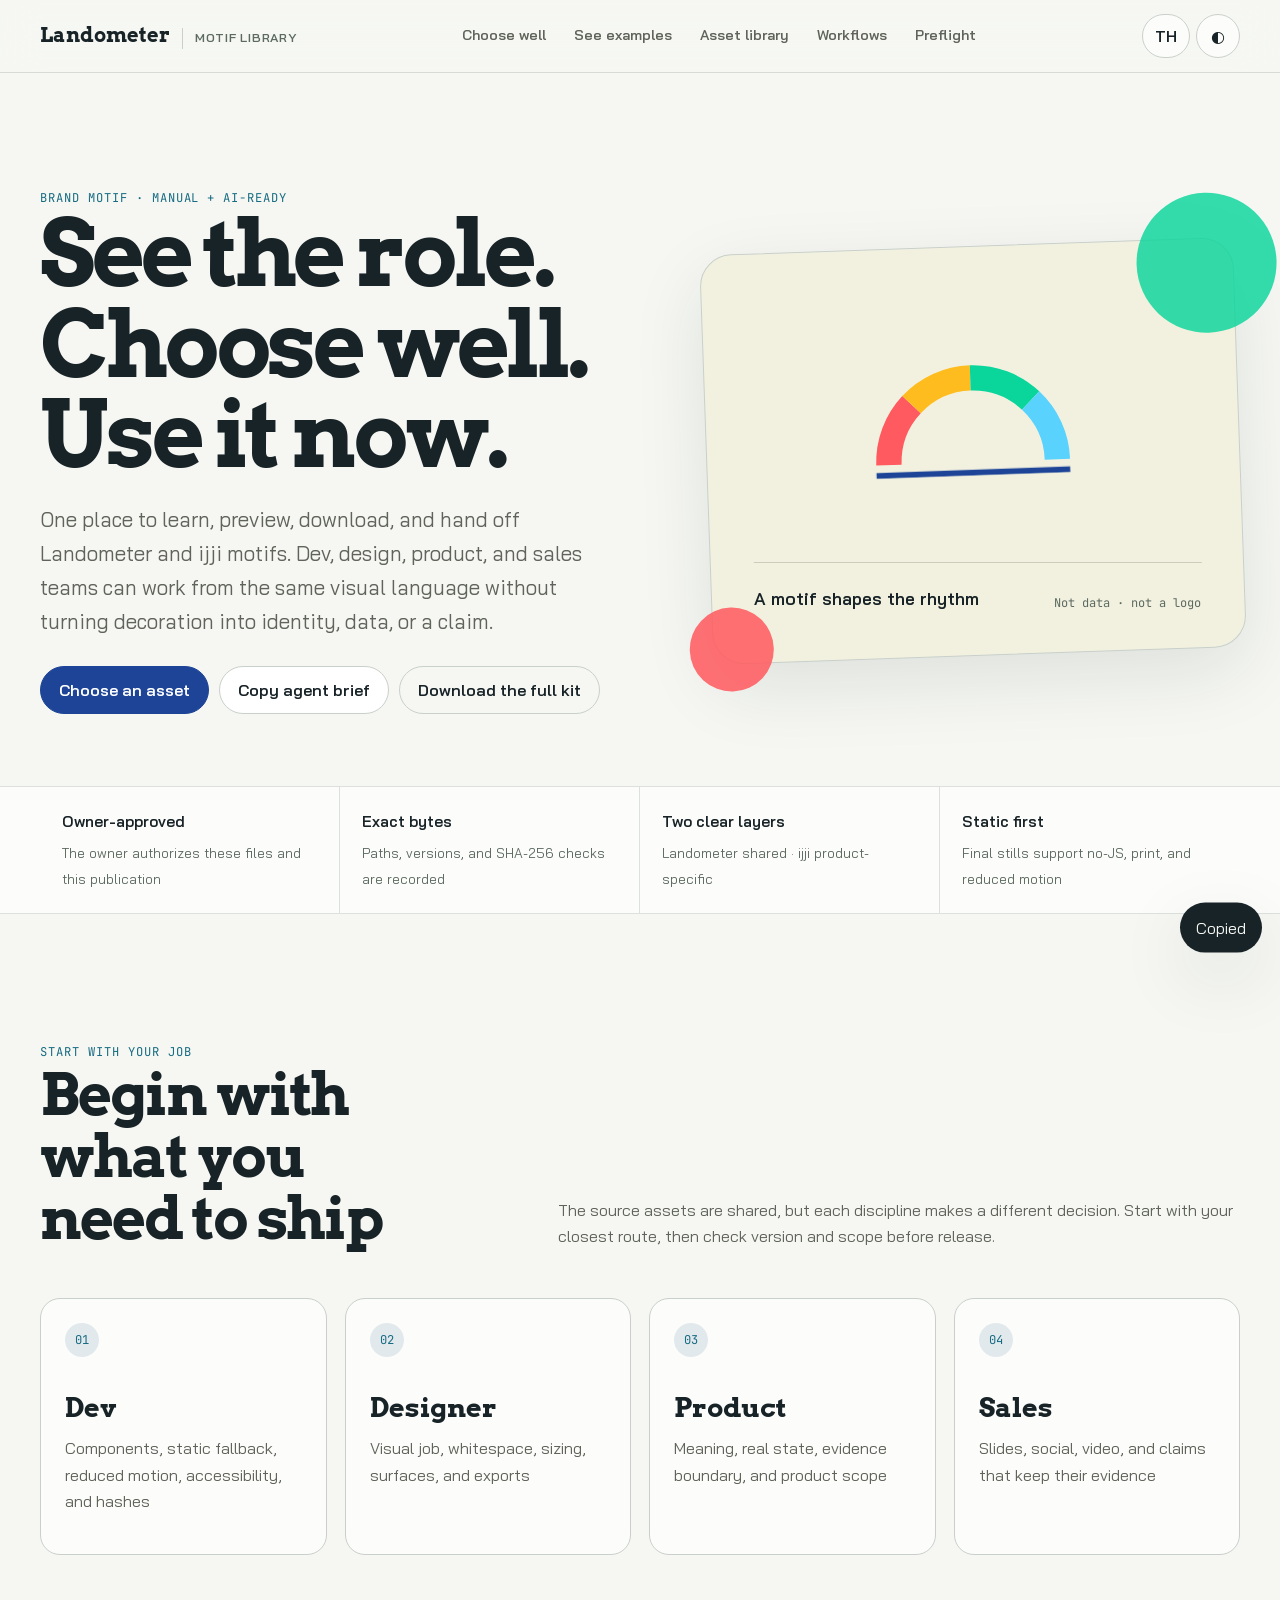
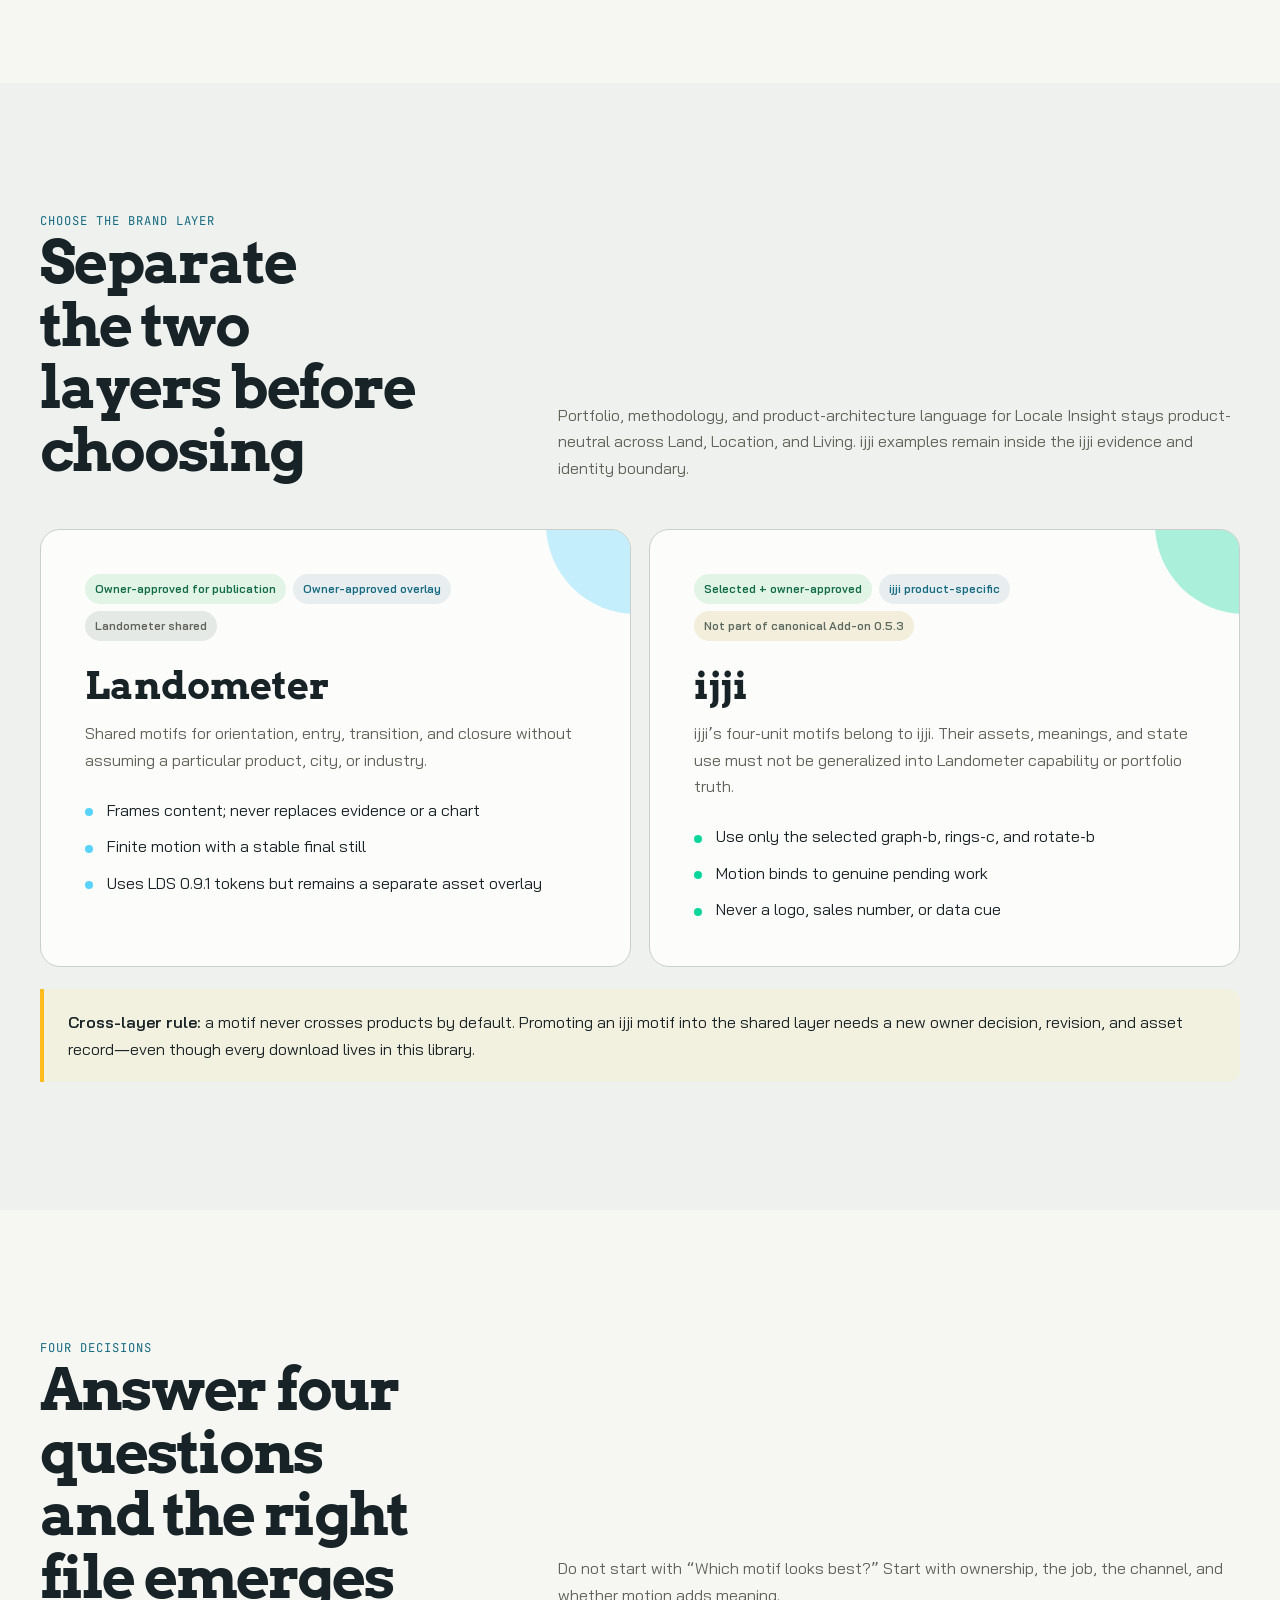
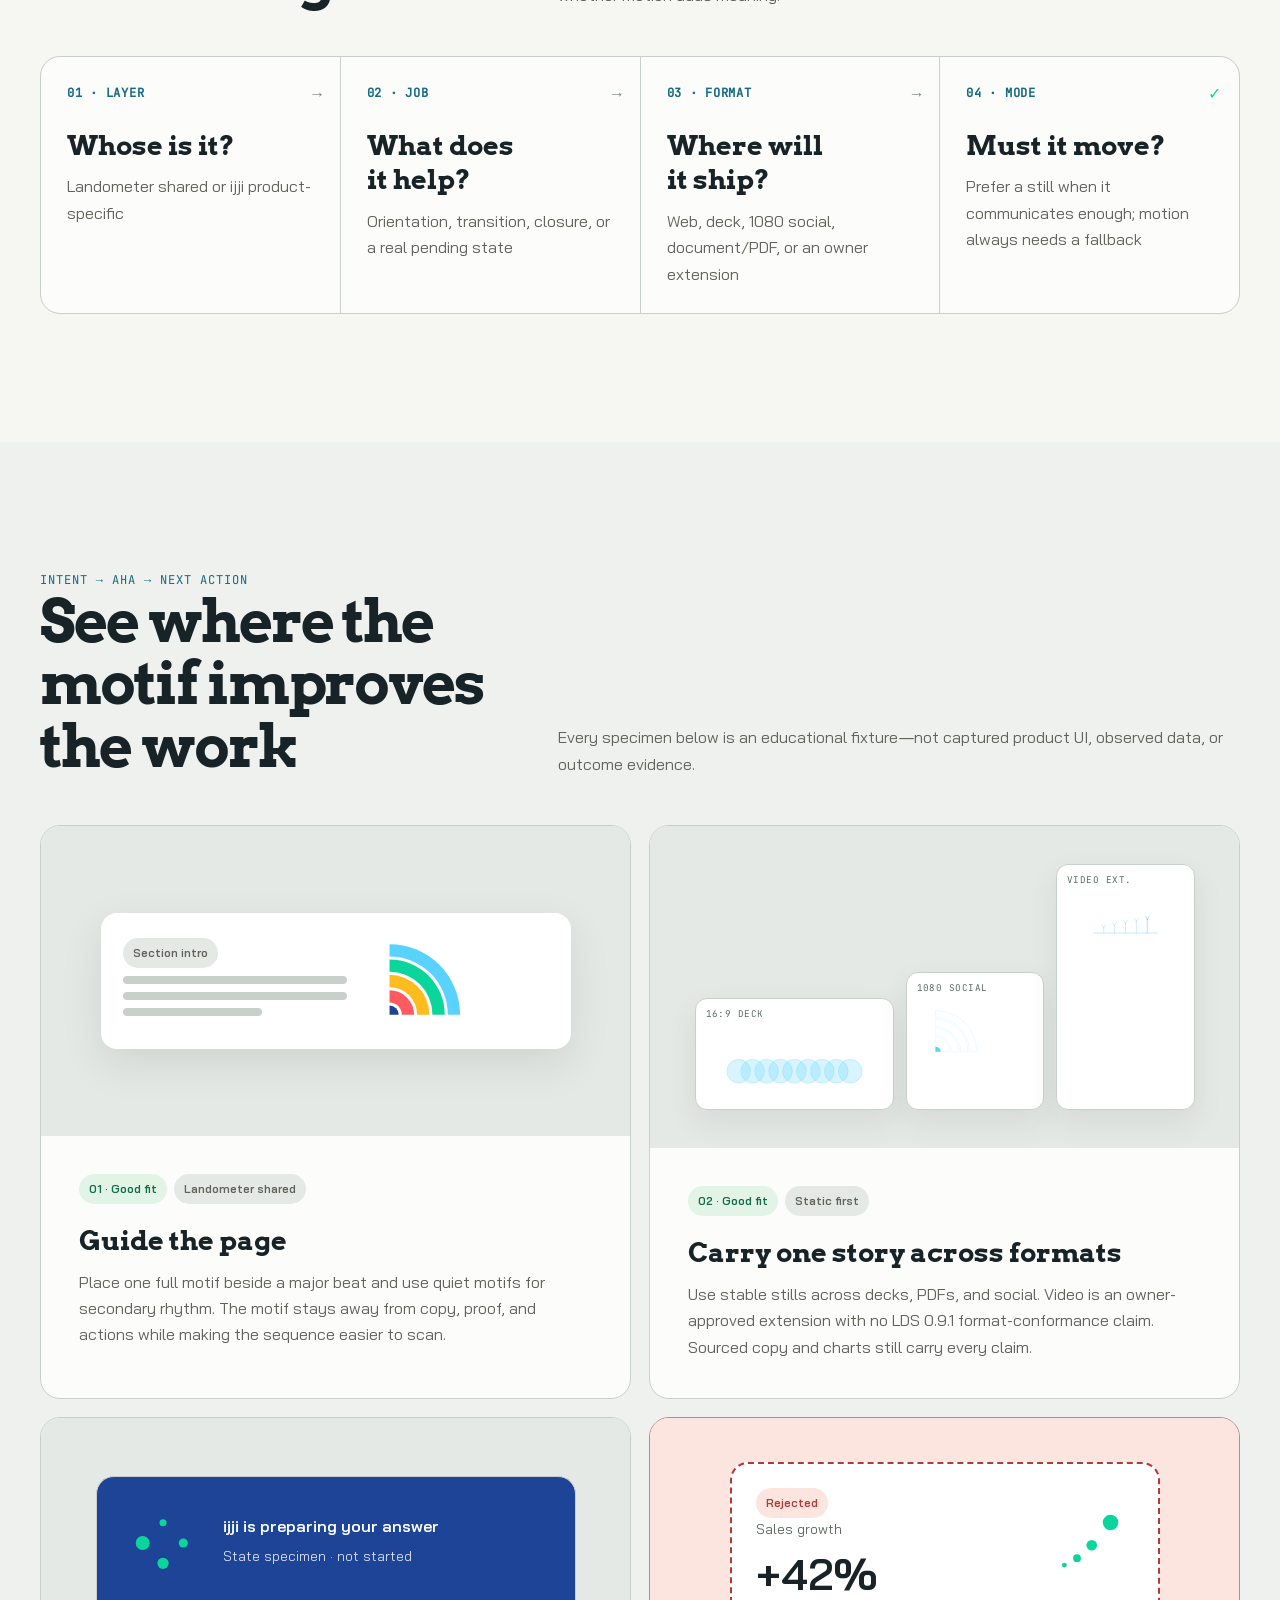
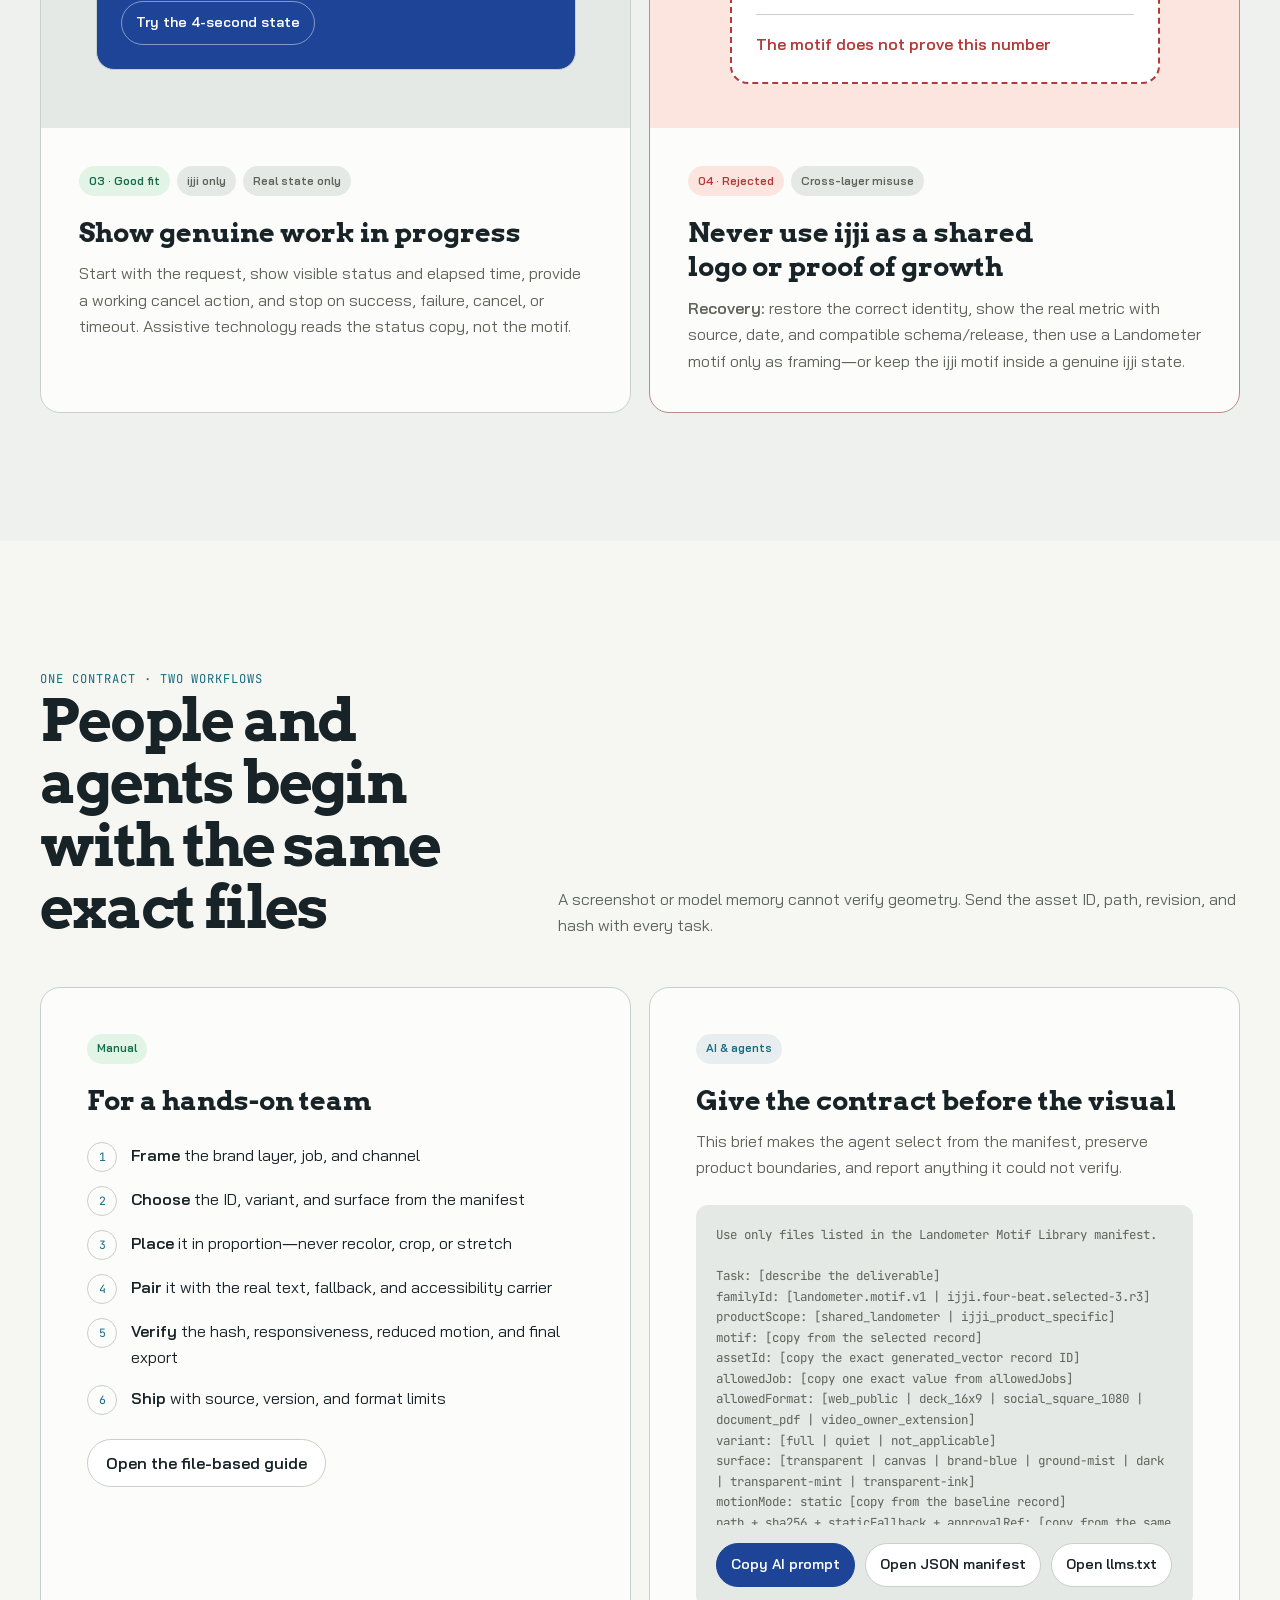
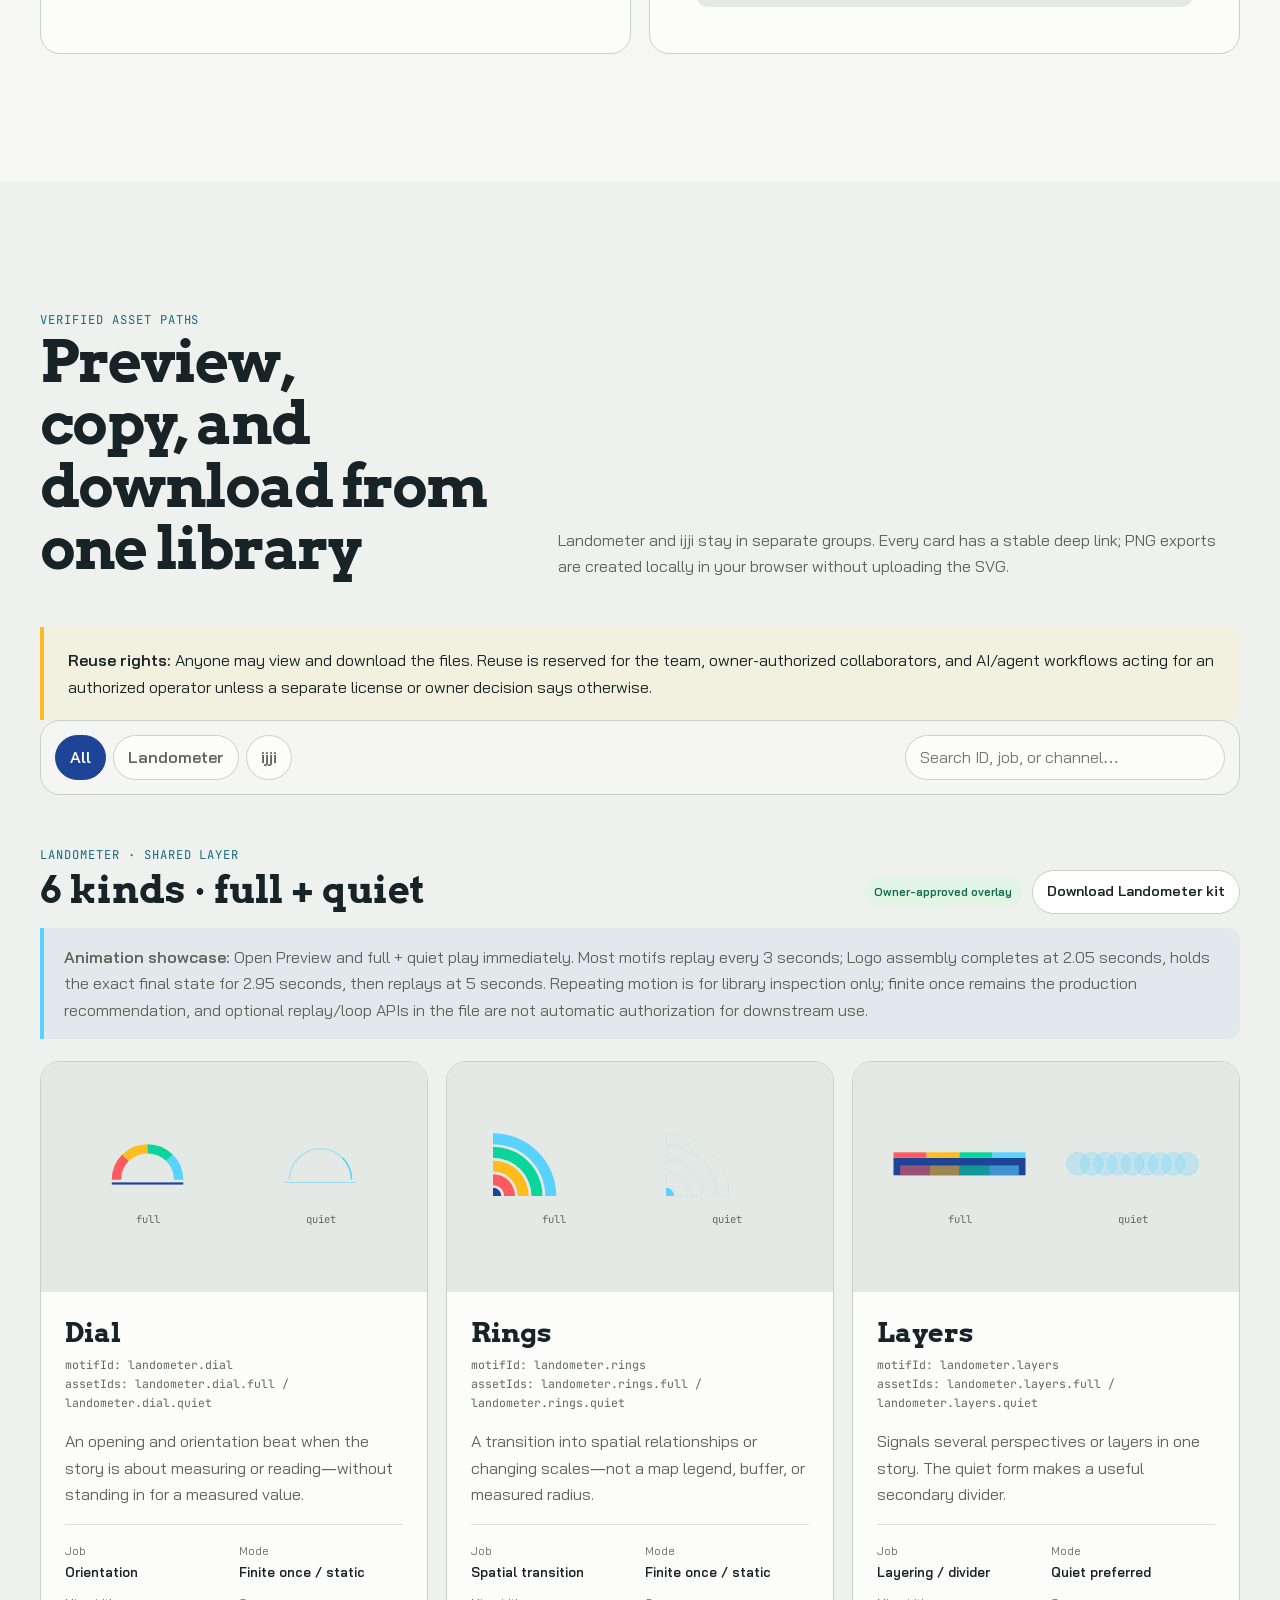
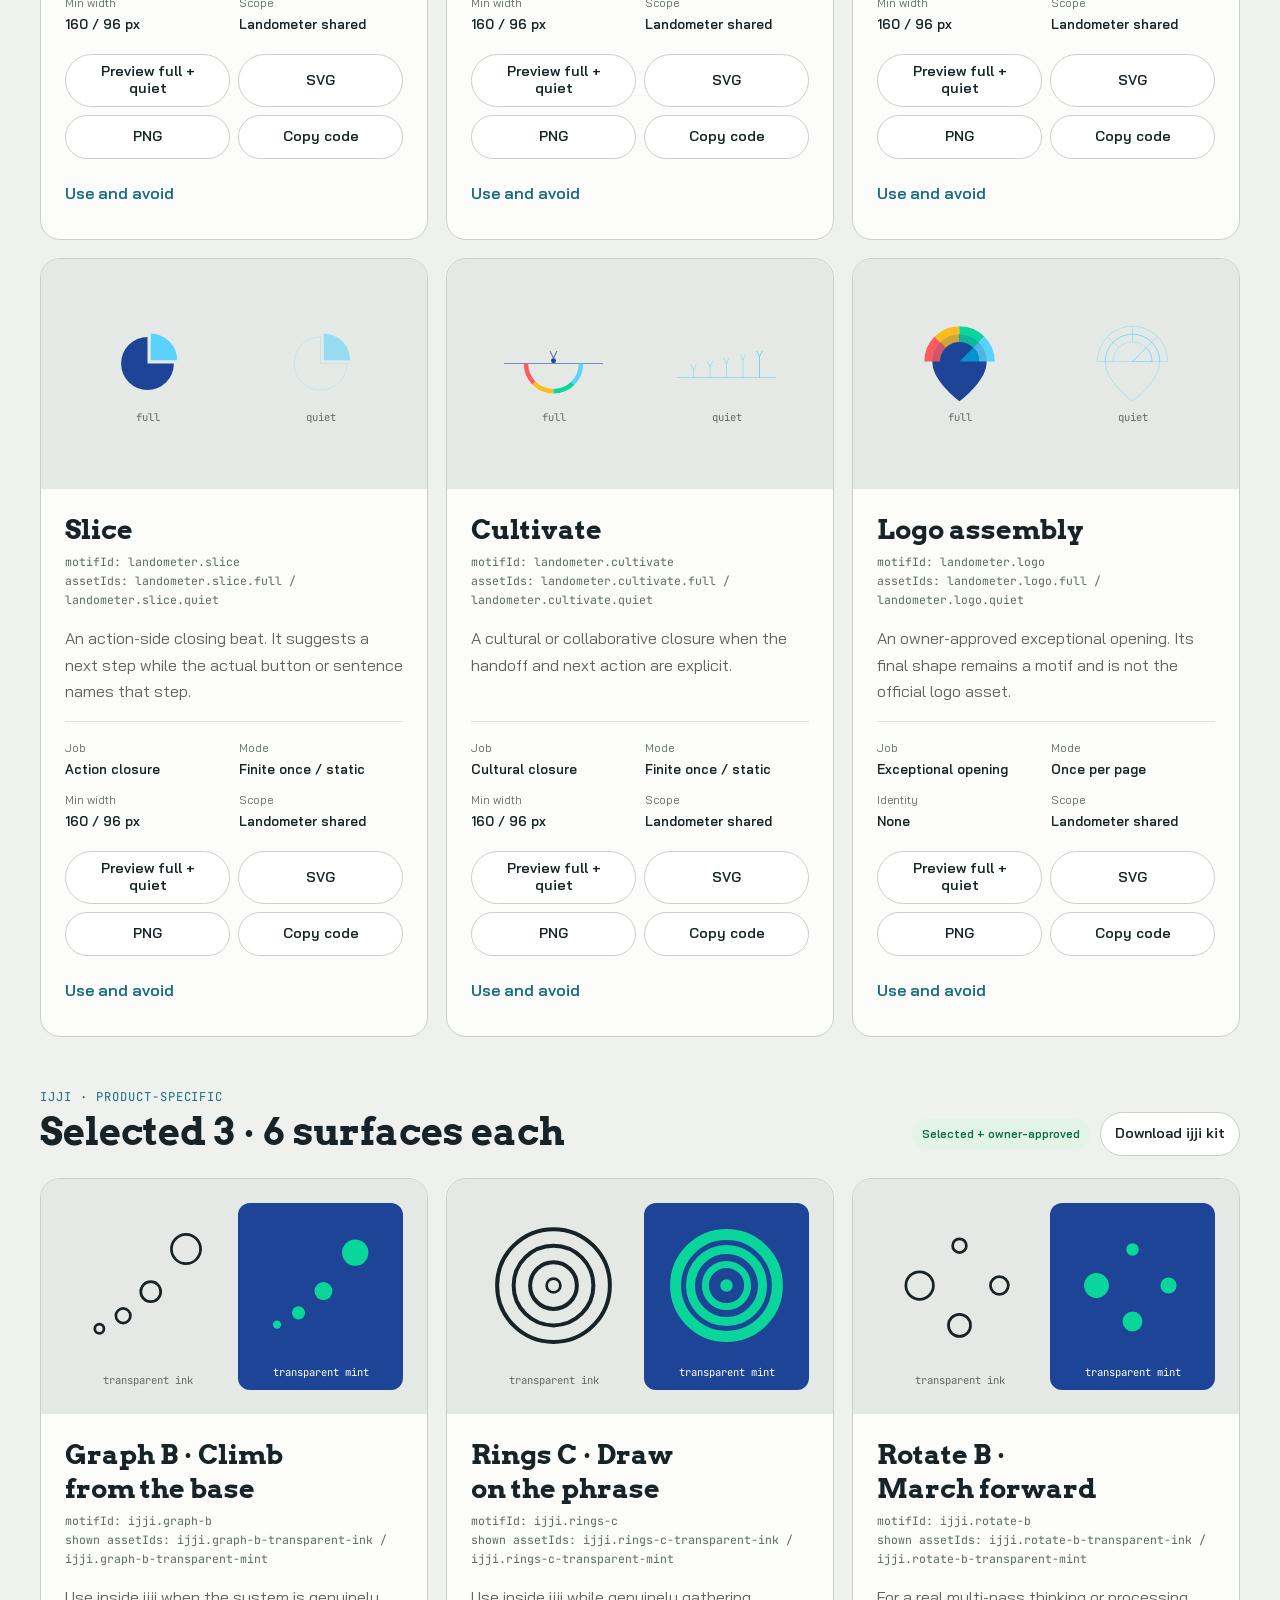
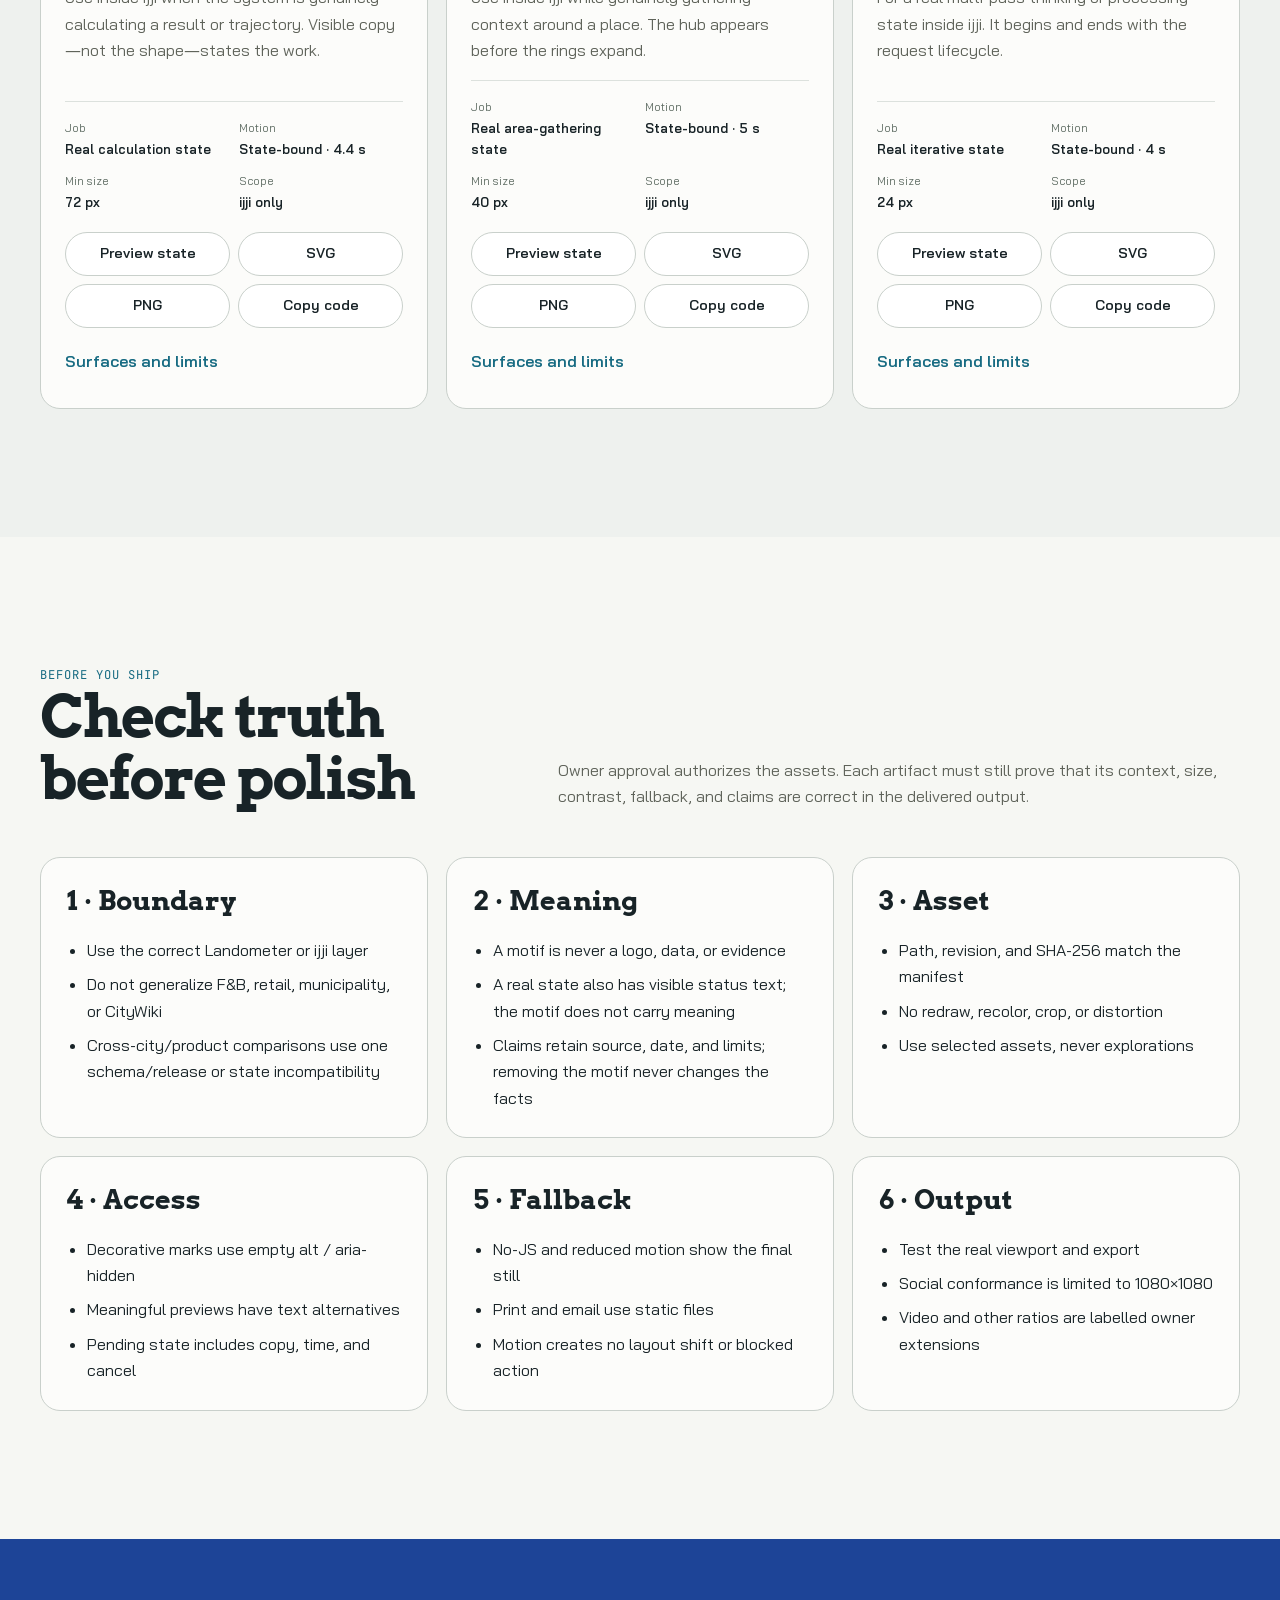
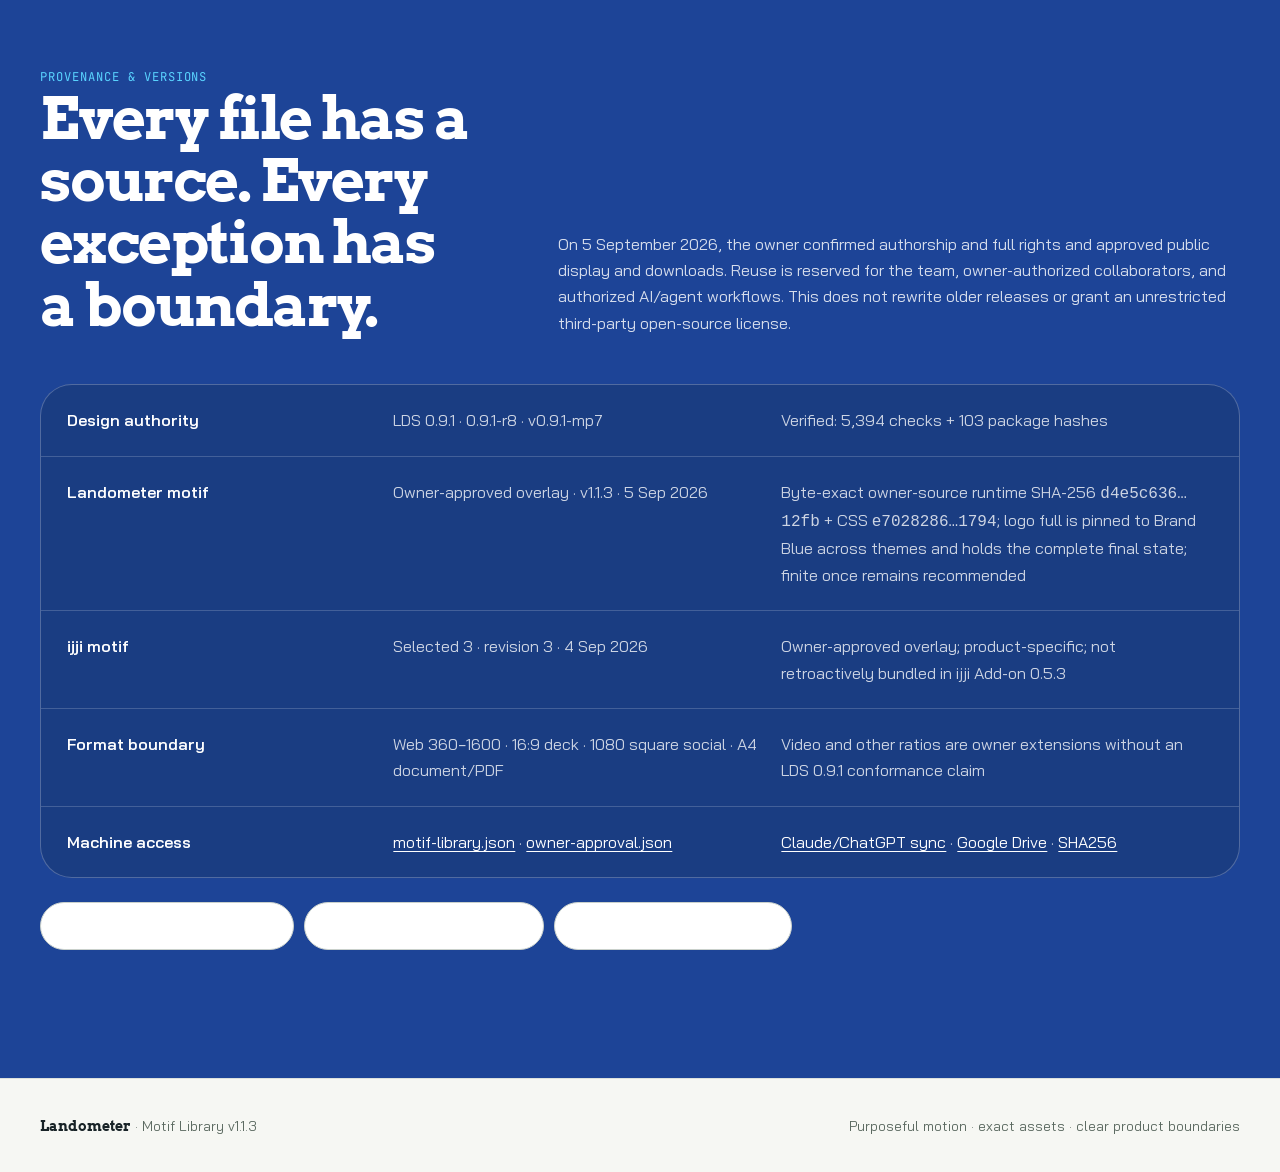
==== en/index.html @ 2ec9b11e "Fix logo motif palette across themes" ====
<!doctype html>
<html lang="en" data-theme="light">
<head>
  <meta charset="utf-8">
  <meta name="viewport" content="width=device-width, initial-scale=1, viewport-fit=cover">
  <title>Landometer Motif Library — Choose, use, and hand off brand motifs</title>
  <meta name="description" content="A practical guide and verified asset library for applying Landometer and ijji brand motifs across web, video, social, slides, and AI or agent workflows.">
  <meta name="robots" content="index,follow">
  <link rel="canonical" href="https://montri-th.github.io/motif/en/">
  <link rel="alternate" hreflang="th" href="https://montri-th.github.io/motif/">
  <link rel="alternate" hreflang="en" href="https://montri-th.github.io/motif/en/">
  <link rel="alternate" hreflang="x-default" href="https://montri-th.github.io/motif/">
  <link rel="icon" type="image/png" sizes="64x64" href="../assets/identity/landometer-favicon-64-v1.png">
  <meta property="og:type" content="website">
  <meta property="og:site_name" content="Landometer">
  <meta property="og:title" content="Landometer Motif Library">
  <meta property="og:description" content="See the role. Choose the right motif. Use a verifiable asset.">
  <meta property="og:url" content="https://montri-th.github.io/motif/en/">
  <meta property="og:image" content="https://montri-th.github.io/motif/assets/social/motif-library-1200x630.png?v=2157be06fad9">
  <meta property="og:image:width" content="1200">
  <meta property="og:image:height" content="630">
  <meta property="og:image:alt" content="Landometer Motif Library — purposeful motion, reusable assets">
  <meta name="twitter:card" content="summary_large_image">
  <meta name="twitter:title" content="Landometer Motif Library">
  <meta name="twitter:description" content="A practical asset library for Landometer and ijji motifs">
  <meta name="twitter:image" content="https://montri-th.github.io/motif/assets/social/motif-library-1200x630.png?v=2157be06fad9">
  <script>
    try {
      const savedTheme = localStorage.getItem("motif-theme");
      const dark = matchMedia("(prefers-color-scheme: dark)").matches;
      document.documentElement.dataset.theme = savedTheme || (dark ? "dark" : "light");
    } catch (_) {}
  </script>
  <link rel="stylesheet" href="../site.css?v=1.1.1">
  <link rel="stylesheet" href="../assets/landometer/landometer-motifs.css?v=1.1.3">
  <link rel="stylesheet" href="../assets/ijji/ijji-motion.css">
  <script src="../assets/landometer/landometer-motifs.js?v=1.1.3" defer></script>
  <script src="../site.js?v=1.1.3" defer></script>
  <script type="application/ld+json">
  {
    "@context": "https://schema.org",
    "@type": "CreativeWork",
    "name": "Landometer Motif Library",
    "url": "https://montri-th.github.io/motif/en/",
    "inLanguage": ["th", "en"],
    "isAccessibleForFree": true,
    "description": "A governed learning guide and asset library for Landometer shared motifs and ijji product-specific motifs.",
    "creator": { "@type": "Organization", "name": "Landometer" },
    "version": "1.1.3",
    "dateModified": "2026-09-05"
  }
  </script>
</head>
<body data-base=".." data-locale="en">
  <a class="skip-link" href="#main">Skip to main content</a>

  <header class="site-header">
    <div class="wrap header-inner">
      <a class="identity" href="#top" aria-label="Landometer Motif Library home">
        <strong>Landometer</strong>
        <span>Motif Library</span>
      </a>
      <nav class="desktop-nav" aria-label="Primary navigation">
        <a href="#choose">Choose well</a>
        <a href="#examples">See examples</a>
        <a href="#library">Asset library</a>
        <a href="#workflows">Workflows</a>
        <a href="#verify">Preflight</a>
      </nav>
      <div class="header-actions">
        <a class="language-link" href="../" lang="th" hreflang="th" aria-label="อ่านภาษาไทย">TH</a>
        <button class="icon-button" type="button" data-theme-toggle aria-label="Change color theme" title="Change color theme">◐</button>
        <details class="mobile-nav">
          <summary aria-label="Open menu">☰</summary>
          <nav class="mobile-nav-panel" aria-label="Mobile navigation">
            <a href="#choose">Choose well</a>
            <a href="#examples">See examples</a>
            <a href="#library">Asset library</a>
            <a href="#workflows">Workflows</a>
            <a href="#verify">Preflight</a>
            <a href="#source">Sources and versions</a>
          </nav>
        </details>
      </div>
    </div>
  </header>

  <noscript><div class="no-js-note"><p class="wrap">JavaScript is off: the guide and direct SVG/ZIP downloads still work. Preview, filtering, copy, and PNG-export controls are hidden because they require JavaScript.</p></div></noscript>

  <main id="main">
    <section class="hero" id="top">
      <div class="wrap hero-grid">
        <div>
          <p class="eyebrow">Brand motif · manual + AI-ready</p>
          <h1>See the role. Choose well. Use it now.</h1>
          <p class="hero-lede">One place to learn, preview, download, and hand off Landometer and ijji motifs. Dev, design, product, and sales teams can work from the same visual language without turning decoration into identity, data, or a claim.</p>
          <div class="cluster">
            <a class="button button-primary" href="#library">Choose an asset</a>
            <button class="button" type="button" data-copy-template="#agent-prompt">Copy agent brief</button>
            <a class="button button-ghost" href="../assets/downloads/motif-library-v1.zip" download>Download the full kit</a>
          </div>
        </div>
        <div class="hero-visual" aria-label="Landometer dial motif playing once">
          <div class="hero-card">
            <div class="hero-stage" data-lm-live data-kind="dial" data-static="../assets/landometer/svg/dial-full.svg">
              <img src="../assets/landometer/svg/dial-full.svg" alt="The Landometer dial motif, a four-beat measuring form">
            </div>
            <div class="hero-note">
              <strong>A motif shapes the rhythm</strong>
              <span>Not data · not a logo</span>
            </div>
          </div>
        </div>
      </div>
    </section>

    <section class="trust-strip" aria-label="Library status">
      <div class="wrap trust-grid">
        <div class="trust-item"><b>Owner-approved</b><span>The owner authorizes these files and this publication</span></div>
        <div class="trust-item"><b>Exact bytes</b><span>Paths, versions, and SHA-256 checks are recorded</span></div>
        <div class="trust-item"><b>Two clear layers</b><span>Landometer shared · ijji product-specific</span></div>
        <div class="trust-item"><b>Static first</b><span>Final stills support no-JS, print, and reduced motion</span></div>
      </div>
    </section>

    <section class="section" aria-labelledby="role-title">
      <div class="wrap">
        <div class="section-head">
          <div><p class="eyebrow">Start with your job</p><h2 id="role-title">Begin with what you need to ship</h2></div>
          <p class="subtle">The source assets are shared, but each discipline makes a different decision. Start with your closest route, then check version and scope before release.</p>
        </div>
        <div class="role-grid">
          <a class="role-card" href="#workflows"><span class="role-number">01</span><h3>Dev</h3><p class="subtle">Components, static fallback, reduced motion, accessibility, and hashes</p></a>
          <a class="role-card" href="#examples"><span class="role-number">02</span><h3>Designer</h3><p class="subtle">Visual job, whitespace, sizing, surfaces, and exports</p></a>
          <a class="role-card" href="#choose"><span class="role-number">03</span><h3>Product</h3><p class="subtle">Meaning, real state, evidence boundary, and product scope</p></a>
          <a class="role-card" href="#formats"><span class="role-number">04</span><h3>Sales</h3><p class="subtle">Slides, social, video, and claims that keep their evidence</p></a>
        </div>
      </div>
    </section>

    <section class="section section-alt" id="choose" aria-labelledby="choose-title">
      <div class="wrap">
        <div class="section-head">
          <div><p class="eyebrow">Choose the brand layer</p><h2 id="choose-title">Separate the two layers before choosing</h2></div>
          <p class="subtle">Portfolio, methodology, and product-architecture language for Locale Insight stays product-neutral across Land, Location, and Living. ijji examples remain inside the ijji evidence and identity boundary.</p>
        </div>
        <div class="lane-grid">
          <article class="lane lane-landometer">
            <div class="badge-row"><span class="badge badge-approved">Owner-approved for publication</span><span class="badge badge-overlay">Owner-approved overlay</span><span class="badge">Landometer shared</span></div>
            <h3>Landometer</h3>
            <p class="subtle">Shared motifs for orientation, entry, transition, and closure without assuming a particular product, city, or industry.</p>
            <ul class="lane-list"><li>Frames content; never replaces evidence or a chart</li><li>Finite motion with a stable final still</li><li>Uses LDS 0.9.1 tokens but remains a separate asset overlay</li></ul>
          </article>
          <article class="lane lane-ijji">
            <div class="badge-row"><span class="badge badge-approved">Selected + owner-approved</span><span class="badge badge-overlay">ijji product-specific</span><span class="badge badge-warning">Not part of canonical Add-on 0.5.3</span></div>
            <h3>ijji</h3>
            <p class="subtle">ijji’s four-unit motifs belong to ijji. Their assets, meanings, and state use must not be generalized into Landometer capability or portfolio truth.</p>
            <ul class="lane-list"><li>Use only the selected graph-b, rings-c, and rotate-b</li><li>Motion binds to genuine pending work</li><li>Never a logo, sales number, or data cue</li></ul>
          </article>
        </div>
        <div class="boundary-callout"><p><strong>Cross-layer rule:</strong> a motif never crosses products by default. Promoting an ijji motif into the shared layer needs a new owner decision, revision, and asset record—even though every download lives in this library.</p></div>
      </div>
    </section>

    <section class="section" aria-labelledby="decision-title">
      <div class="wrap">
        <div class="section-head">
          <div><p class="eyebrow">Four decisions</p><h2 id="decision-title">Answer four questions and the right file emerges</h2></div>
          <p class="subtle">Do not start with “Which motif looks best?” Start with ownership, the job, the channel, and whether motion adds meaning.</p>
        </div>
        <div class="decision-flow" aria-label="Four-step motif decision flow">
          <article class="decision-step"><b>01 · LAYER</b><h3>Whose is it?</h3><p>Landometer shared or ijji product-specific</p></article>
          <article class="decision-step"><b>02 · JOB</b><h3>What does it help?</h3><p>Orientation, transition, closure, or a real pending state</p></article>
          <article class="decision-step"><b>03 · FORMAT</b><h3>Where will it ship?</h3><p>Web, deck, 1080 social, document/PDF, or an owner extension</p></article>
          <article class="decision-step"><b>04 · MODE</b><h3>Must it move?</h3><p>Prefer a still when it communicates enough; motion always needs a fallback</p></article>
        </div>
      </div>
    </section>

    <section class="section section-alt" id="examples" aria-labelledby="examples-title">
      <div class="wrap">
        <div class="section-head">
          <div><p class="eyebrow">Intent → AHA → next action</p><h2 id="examples-title">See where the motif improves the work</h2></div>
          <p class="subtle">Every specimen below is an educational fixture—not captured product UI, observed data, or outcome evidence.</p>
        </div>
        <div class="case-grid">
          <article class="case-card">
            <div class="case-visual"><div class="mini-web"><div><span class="badge">Section intro</span><div class="fake-line"></div><div class="fake-line"></div><div class="fake-line short"></div></div><img src="../assets/landometer/svg/rings-full.svg" alt="Rings motif beside a section introduction"></div></div>
            <div class="case-copy"><div class="badge-row"><span class="badge badge-approved">01 · Good fit</span><span class="badge">Landometer shared</span></div><h3>Guide the page</h3><p class="subtle">Place one full motif beside a major beat and use quiet motifs for secondary rhythm. The motif stays away from copy, proof, and actions while making the sequence easier to scan.</p></div>
          </article>
          <article class="case-card" id="formats">
            <div class="case-visual"><div class="format-triptych" aria-label="Motifs applied in a slide, social tile, and video frame"><div class="format-frame slide" data-label="16:9 DECK"><img src="../assets/landometer/svg/layers-quiet.svg" alt="Quiet layers motif in a slide"></div><div class="format-frame social" data-label="1080 SOCIAL"><img src="../assets/landometer/svg/rings-quiet.svg" alt="Quiet rings motif in a square post"></div><div class="format-frame video" data-label="VIDEO EXT."><img src="../assets/landometer/svg/cultivate-quiet.svg" alt="Quiet cultivate motif in a video frame"></div></div></div>
            <div class="case-copy"><div class="badge-row"><span class="badge badge-approved">02 · Good fit</span><span class="badge">Static first</span></div><h3>Carry one story across formats</h3><p class="subtle">Use stable stills across decks, PDFs, and social. Video is an owner-approved extension with no LDS 0.9.1 format-conformance claim. Sourced copy and charts still carry every claim.</p></div>
          </article>
          <article class="case-card">
            <div class="case-visual"><div class="working-demo"><div class="working-row"><img src="../assets/ijji/svg/ijji-rotate-b-transparent-mint.svg" alt="ijji rotate-b motif in a pending-state example"><div><p><strong>ijji is preparing your answer</strong></p><p class="small" style="color:rgba(255,255,255,.8)">State specimen · not started</p></div></div><button class="button button-small" type="button" data-preview-brand="ijji" data-preview-id="rotate-b" data-duration="4">Try the 4-second state</button></div></div>
            <div class="case-copy"><div class="badge-row"><span class="badge badge-approved">03 · Good fit</span><span class="badge">ijji only</span><span class="badge">Real state only</span></div><h3>Show genuine work in progress</h3><p class="subtle">Start with the request, show visible status and elapsed time, provide a working cancel action, and stop on success, failure, cancel, or timeout. Assistive technology reads the status copy, not the motif.</p></div>
          </article>
          <article class="case-card case-card-rejected">
            <div class="case-visual"><div class="bad-proof"><div class="bad-proof-head"><div><span class="badge badge-rejected">Rejected</span><p class="small">Sales growth</p><strong>+42%</strong></div><img src="../assets/ijji/svg/ijji-graph-b-transparent-mint.svg" alt="Rejected example: graph-b used as sales proof"></div><p class="strike-note">The motif does not prove this number</p></div></div>
            <div class="case-copy"><div class="badge-row"><span class="badge badge-rejected">04 · Rejected</span><span class="badge">Cross-layer misuse</span></div><h3>Never use ijji as a shared logo or proof of growth</h3><p class="subtle"><strong>Recovery:</strong> restore the correct identity, show the real metric with source, date, and compatible schema/release, then use a Landometer motif only as framing—or keep the ijji motif inside a genuine ijji state.</p></div>
          </article>
        </div>
      </div>
    </section>

    <section class="section" id="workflows" aria-labelledby="workflow-title">
      <div class="wrap">
        <div class="section-head">
          <div><p class="eyebrow">One contract · two workflows</p><h2 id="workflow-title">People and agents begin with the same exact files</h2></div>
          <p class="subtle">A screenshot or model memory cannot verify geometry. Send the asset ID, path, revision, and hash with every task.</p>
        </div>
        <div class="workflow-grid">
          <article class="workflow-card"><div class="badge-row"><span class="badge badge-approved">Manual</span></div><h3>For a hands-on team</h3><ol><li><span><strong>Frame</strong> the brand layer, job, and channel</span></li><li><span><strong>Choose</strong> the ID, variant, and surface from the manifest</span></li><li><span><strong>Place</strong> it in proportion—never recolor, crop, or stretch</span></li><li><span><strong>Pair</strong> it with the real text, fallback, and accessibility carrier</span></li><li><span><strong>Verify</strong> the hash, responsiveness, reduced motion, and final export</span></li><li><span><strong>Ship</strong> with source, version, and format limits</span></li></ol><a class="button" href="../docs/usage-guide.md">Open the file-based guide</a></article>
          <article class="workflow-card"><div class="badge-row"><span class="badge badge-overlay">AI &amp; agents</span></div><h3>Give the contract before the visual</h3><p class="subtle">This brief makes the agent select from the manifest, preserve product boundaries, and report anything it could not verify.</p><div class="prompt-box"><pre id="agent-prompt">Use only files listed in the Landometer Motif Library manifest.

Task: [describe the deliverable]
familyId: [landometer.motif.v1 | ijji.four-beat.selected-3.r3]
productScope: [shared_landometer | ijji_product_specific]
motif: [copy from the selected record]
assetId: [copy the exact generated_vector record ID]
allowedJob: [copy one exact value from allowedJobs]
allowedFormat: [web_public | deck_16x9 | social_square_1080 | document_pdf | video_owner_extension]
variant: [full | quiet | not_applicable]
surface: [transparent | canvas | brand-blue | ground-mist | dark | transparent-mint | transparent-ink]
motionMode: static [copy from the baseline record]
path + sha256 + staticFallback + approvalRef: [copy from the same record]
motionExtension: [none by default | finite_once | state_bound_only]
If motionExtension is not none: allowedFormat must be web_public; copy runtimeAssetIds + runtimeAllowedJob + runtimeAllowedFormat + lifecycle from the matching-family entry in agentContract.motionExtensions, and keep the baseline path as the static fallback.

Do not redraw from screenshots or memory. Do not recolor, distort, cross brand layers, or use a motif as identity, data, evidence, or a claim.

Before delivery, report familyId + assetId + path + SHA-256 from one record, add static and reduced-motion fallbacks, inspect the real output, and list every unverified gate.</pre><div class="cluster"><button class="button button-small button-primary" type="button" data-copy-template="#agent-prompt">Copy AI prompt</button><a class="button button-small" href="../assets/motif-library.json">Open JSON manifest</a><a class="button button-small" href="../llms.txt">Open llms.txt</a></div></div></article>
        </div>
      </div>
    </section>

    <section class="section section-alt" id="library" aria-labelledby="library-title">
      <div class="wrap">
        <div class="section-head">
          <div><p class="eyebrow">Verified asset paths</p><h2 id="library-title">Preview, copy, and download from one library</h2></div>
          <p class="subtle">Landometer and ijji stay in separate groups. Every card has a stable deep link; PNG exports are created locally in your browser without uploading the SVG.</p>
        </div>
        <div class="boundary-callout"><p><strong>Reuse rights:</strong> Anyone may view and download the files. Reuse is reserved for the team, owner-authorized collaborators, and AI/agent workflows acting for an authorized operator unless a separate license or owner decision says otherwise.</p></div>
        <div class="library-tools" aria-label="Asset library filters"><div class="filter-row"><div class="filter-buttons" role="group" aria-label="Filter by brand"><button class="filter-button" type="button" data-filter="all" aria-pressed="true">All</button><button class="filter-button" type="button" data-filter="landometer" aria-pressed="false">Landometer</button><button class="filter-button" type="button" data-filter="ijji" aria-pressed="false">ijji</button></div><label class="search-wrap"><span class="visually-hidden">Search assets</span><input type="search" data-asset-search placeholder="Search ID, job, or channel…" autocomplete="off"></label></div><p class="visually-hidden" data-filter-status aria-live="polite"></p></div>

        <div class="family-head" data-family="landometer"><div><p class="eyebrow">Landometer · shared layer</p><h3>6 kinds · full + quiet</h3></div><div class="cluster"><span class="badge badge-approved">Owner-approved overlay</span><a class="button button-small" href="../assets/downloads/landometer-motifs-v1.zip" download>Download Landometer kit</a></div></div>
        <div class="showcase-callout" data-family="landometer"><p><strong>Animation showcase:</strong> Open Preview and full + quiet play immediately. Most motifs replay every 3 seconds; Logo assembly completes at 2.05 seconds, holds the exact final state for 2.95 seconds, then replays at 5 seconds. Repeating motion is for library inspection only; finite once remains the production recommendation, and optional replay/loop APIs in the file are not automatic authorization for downstream use.</p></div>
        <div class="asset-grid" data-family-grid="landometer">
          <article class="asset-card" id="landometer-dial" data-brand="landometer" data-search="dial orientation opening web video social deck measure"><div class="asset-preview"><div class="variant"><img src="../assets/landometer/svg/dial-full.svg" alt="Landometer dial full"><span>full</span></div><div class="variant"><img src="../assets/landometer/svg/dial-quiet.svg" alt="Landometer dial quiet"><span>quiet</span></div></div><div class="asset-body"><h3>Dial</h3><p class="asset-id">motifId: landometer.dial<br>assetIds: landometer.dial.full / landometer.dial.quiet</p><p class="asset-summary">An opening and orientation beat when the story is about measuring or reading—without standing in for a measured value.</p><dl class="asset-meta"><div><dt>Job</dt><dd>Orientation</dd></div><div><dt>Mode</dt><dd>Finite once / static</dd></div><div><dt>Min width</dt><dd>160 / 96 px</dd></div><div><dt>Scope</dt><dd>Landometer shared</dd></div></dl><div class="asset-actions"><button class="button button-small" type="button" data-preview-brand="landometer" data-preview-id="dial">Preview full + quiet</button><a class="button button-small" href="../assets/landometer/svg/dial-full.svg" download>SVG</a><button class="button button-small" type="button" data-download-png data-svg-url="../assets/landometer/svg/dial-full.svg" data-filename="landometer-dial-full.png" data-width="1200" data-height="600">PNG</button><button class="button button-small" type="button" data-copy-code data-brand="landometer" data-id="dial">Copy code</button></div><details class="asset-more"><summary>Use and avoid</summary><div class="detail-box"><p>Keep it beside content and away from copy, actions, photos, and evidence. Use quiet for a supporting beat.</p><a href="../assets/landometer/svg/dial-quiet.svg" download>Download quiet SVG</a></div></details></div></article>
          <article class="asset-card" id="landometer-rings" data-brand="landometer" data-search="rings spatial transition location web map ring"><div class="asset-preview"><div class="variant"><img src="../assets/landometer/svg/rings-full.svg" alt="Landometer rings full"><span>full</span></div><div class="variant"><img src="../assets/landometer/svg/rings-quiet.svg" alt="Landometer rings quiet"><span>quiet</span></div></div><div class="asset-body"><h3>Rings</h3><p class="asset-id">motifId: landometer.rings<br>assetIds: landometer.rings.full / landometer.rings.quiet</p><p class="asset-summary">A transition into spatial relationships or changing scales—not a map legend, buffer, or measured radius.</p><dl class="asset-meta"><div><dt>Job</dt><dd>Spatial transition</dd></div><div><dt>Mode</dt><dd>Finite once / static</dd></div><div><dt>Min width</dt><dd>160 / 96 px</dd></div><div><dt>Scope</dt><dd>Landometer shared</dd></div></dl><div class="asset-actions"><button class="button button-small" type="button" data-preview-brand="landometer" data-preview-id="rings">Preview full + quiet</button><a class="button button-small" href="../assets/landometer/svg/rings-full.svg" download>SVG</a><button class="button button-small" type="button" data-download-png data-svg-url="../assets/landometer/svg/rings-full.svg" data-filename="landometer-rings-full.png" data-width="1200" data-height="600">PNG</button><button class="button button-small" type="button" data-copy-code data-brand="landometer" data-id="rings">Copy code</button></div><details class="asset-more"><summary>Use and avoid</summary><div class="detail-box"><p>Use for section orientation. Never imply actual catchment, distance, coverage, or map evidence.</p><a href="../assets/landometer/svg/rings-quiet.svg" download>Download quiet SVG</a></div></details></div></article>
          <article class="asset-card" id="landometer-layers" data-brand="landometer" data-search="layers multi layer divider section quiet web slide"><div class="asset-preview"><div class="variant"><img src="../assets/landometer/svg/layers-full.svg" alt="Landometer layers full"><span>full</span></div><div class="variant"><img src="../assets/landometer/svg/layers-quiet.svg" alt="Landometer layers quiet"><span>quiet</span></div></div><div class="asset-body"><h3>Layers</h3><p class="asset-id">motifId: landometer.layers<br>assetIds: landometer.layers.full / landometer.layers.quiet</p><p class="asset-summary">Signals several perspectives or layers in one story. The quiet form makes a useful secondary divider.</p><dl class="asset-meta"><div><dt>Job</dt><dd>Layering / divider</dd></div><div><dt>Mode</dt><dd>Quiet preferred</dd></div><div><dt>Min width</dt><dd>160 / 96 px</dd></div><div><dt>Scope</dt><dd>Landometer shared</dd></div></dl><div class="asset-actions"><button class="button button-small" type="button" data-preview-brand="landometer" data-preview-id="layers">Preview full + quiet</button><a class="button button-small" href="../assets/landometer/svg/layers-full.svg" download>SVG</a><button class="button button-small" type="button" data-download-png data-svg-url="../assets/landometer/svg/layers-quiet.svg" data-filename="landometer-layers-quiet.png" data-width="1200" data-height="600">PNG</button><button class="button button-small" type="button" data-copy-code data-brand="landometer" data-id="layers" data-quiet="true">Copy code</button></div><details class="asset-more"><summary>Use and avoid</summary><div class="detail-box"><p>“Layers” is an editorial cue, not a count of available datasets or a data-quality tier.</p><a href="../assets/landometer/svg/layers-quiet.svg" download>Download quiet SVG</a></div></details></div></article>
          <article class="asset-card" id="landometer-slice" data-brand="landometer" data-search="slice action next priority closure pie progress"><div class="asset-preview"><div class="variant"><img src="../assets/landometer/svg/slice-full.svg" alt="Landometer slice full"><span>full</span></div><div class="variant"><img src="../assets/landometer/svg/slice-quiet.svg" alt="Landometer slice quiet"><span>quiet</span></div></div><div class="asset-body"><h3>Slice</h3><p class="asset-id">motifId: landometer.slice<br>assetIds: landometer.slice.full / landometer.slice.quiet</p><p class="asset-summary">An action-side closing beat. It suggests a next step while the actual button or sentence names that step.</p><dl class="asset-meta"><div><dt>Job</dt><dd>Action closure</dd></div><div><dt>Mode</dt><dd>Finite once / static</dd></div><div><dt>Min width</dt><dd>160 / 96 px</dd></div><div><dt>Scope</dt><dd>Landometer shared</dd></div></dl><div class="asset-actions"><button class="button button-small" type="button" data-preview-brand="landometer" data-preview-id="slice">Preview full + quiet</button><a class="button button-small" href="../assets/landometer/svg/slice-full.svg" download>SVG</a><button class="button button-small" type="button" data-download-png data-svg-url="../assets/landometer/svg/slice-full.svg" data-filename="landometer-slice-full.png" data-width="1200" data-height="600">PNG</button><button class="button button-small" type="button" data-copy-code data-brand="landometer" data-id="slice">Copy code</button></div><details class="asset-more"><summary>Use and avoid</summary><div class="detail-box"><p>Never treat it as a pie chart, progress ring, or percentage without real data. It does not replace a CTA.</p><a href="../assets/landometer/svg/slice-quiet.svg" download>Download quiet SVG</a></div></details></div></article>
          <article class="asset-card" id="landometer-cultivate" data-brand="landometer" data-search="cultivate culture closure community growth sprout"><div class="asset-preview"><div class="variant"><img src="../assets/landometer/svg/cultivate-full.svg" alt="Landometer cultivate full"><span>full</span></div><div class="variant"><img src="../assets/landometer/svg/cultivate-quiet.svg" alt="Landometer cultivate quiet"><span>quiet</span></div></div><div class="asset-body"><h3>Cultivate</h3><p class="asset-id">motifId: landometer.cultivate<br>assetIds: landometer.cultivate.full / landometer.cultivate.quiet</p><p class="asset-summary">A cultural or collaborative closure when the handoff and next action are explicit.</p><dl class="asset-meta"><div><dt>Job</dt><dd>Cultural closure</dd></div><div><dt>Mode</dt><dd>Finite once / static</dd></div><div><dt>Min width</dt><dd>160 / 96 px</dd></div><div><dt>Scope</dt><dd>Landometer shared</dd></div></dl><div class="asset-actions"><button class="button button-small" type="button" data-preview-brand="landometer" data-preview-id="cultivate">Preview full + quiet</button><a class="button button-small" href="../assets/landometer/svg/cultivate-full.svg" download>SVG</a><button class="button button-small" type="button" data-download-png data-svg-url="../assets/landometer/svg/cultivate-full.svg" data-filename="landometer-cultivate-full.png" data-width="1200" data-height="600">PNG</button><button class="button button-small" type="button" data-copy-code data-brand="landometer" data-id="cultivate">Copy code</button></div><details class="asset-more"><summary>Use and avoid</summary><div class="detail-box"><p>This is a metaphor for collective action, not evidence that a KPI, revenue line, or place has grown.</p><a href="../assets/landometer/svg/cultivate-quiet.svg" download>Download quiet SVG</a></div></details></div></article>
          <article class="asset-card" id="landometer-logo-assembly" data-brand="landometer" data-search="logo assembly exception one time identity mark"><div class="asset-preview"><div class="variant"><img src="../assets/landometer/svg/logo-full.svg?v=1.1.3" alt="Landometer logo-assembly motif full"><span>full</span></div><div class="variant"><img src="../assets/landometer/svg/logo-quiet.svg" alt="Landometer logo-assembly motif quiet"><span>quiet</span></div></div><div class="asset-body"><h3>Logo assembly</h3><p class="asset-id">motifId: landometer.logo<br>assetIds: landometer.logo.full / landometer.logo.quiet</p><p class="asset-summary">An owner-approved exceptional opening. Its final shape remains a motif and is not the official logo asset.</p><dl class="asset-meta"><div><dt>Job</dt><dd>Exceptional opening</dd></div><div><dt>Mode</dt><dd>Once per page</dd></div><div><dt>Identity</dt><dd>None</dd></div><div><dt>Scope</dt><dd>Landometer shared</dd></div></dl><div class="asset-actions"><button class="button button-small" type="button" data-preview-brand="landometer" data-preview-id="logo">Preview full + quiet</button><a class="button button-small" href="../assets/landometer/svg/logo-full.svg?v=1.1.3" download>SVG</a><button class="button button-small" type="button" data-download-png data-svg-url="../assets/landometer/svg/logo-full.svg?v=1.1.3" data-filename="landometer-logo-assembly.png" data-width="1200" data-height="600">PNG</button><button class="button button-small" type="button" data-copy-code data-brand="landometer" data-id="logo">Copy code</button></div><details class="asset-more"><summary>Use and avoid</summary><div class="detail-box"><p>Use once per page. Never use it in navigation, a favicon, a social preview, or in place of official identity. It is not retroactively part of LDS 0.9.1.</p><a href="../assets/landometer/svg/logo-quiet.svg" download>Download quiet SVG</a></div></details></div></article>
        </div>

        <div class="family-head" data-family="ijji"><div><p class="eyebrow">ijji · product-specific</p><h3>Selected 3 · 6 surfaces each</h3></div><div class="cluster"><span class="badge badge-approved">Selected + owner-approved</span><a class="button button-small" href="../assets/downloads/ijji-motifs-selected-r3.zip" download>Download ijji kit</a></div></div>
        <div class="asset-grid" data-family-grid="ijji">
          <article class="asset-card" id="ijji-graph-b" data-brand="ijji" data-search="graph-b climb calculation trajectory ijji growth progress"><div class="asset-preview"><div class="variant"><img src="../assets/ijji/svg/ijji-graph-b-transparent-ink.svg" alt="ijji graph-b in ink on a light surface"><span>transparent ink</span></div><div class="variant" style="padding:8px;border-radius:12px;background:#1D4497"><img src="../assets/ijji/svg/ijji-graph-b-transparent-mint.svg" alt="ijji graph-b in mint on brand blue"><span style="color:white">transparent mint</span></div></div><div class="asset-body"><h3>Graph B · Climb from the base</h3><p class="asset-id">motifId: ijji.graph-b<br>shown assetIds: ijji.graph-b-transparent-ink / ijji.graph-b-transparent-mint</p><p class="asset-summary">Use inside ijji when the system is genuinely calculating a result or trajectory. Visible copy—not the shape—states the work.</p><dl class="asset-meta"><div><dt>Job</dt><dd>Real calculation state</dd></div><div><dt>Motion</dt><dd>State-bound · 4.4 s</dd></div><div><dt>Min size</dt><dd>72 px</dd></div><div><dt>Scope</dt><dd>ijji only</dd></div></dl><div class="asset-actions"><button class="button button-small" type="button" data-preview-brand="ijji" data-preview-id="graph-b" data-duration="4.4">Preview state</button><a class="button button-small" href="../assets/ijji/svg/ijji-graph-b-transparent-ink.svg" download>SVG</a><button class="button button-small" type="button" data-download-png data-svg-url="../assets/ijji/svg/ijji-graph-b-brand-blue.svg" data-filename="ijji-graph-b-brand-blue.png" data-width="1080" data-height="1080">PNG</button><button class="button button-small" type="button" data-copy-code data-brand="ijji" data-id="graph-b">Copy code</button></div><details class="asset-more"><summary>Surfaces and limits</summary><div class="detail-box"><p>Prefer transparent files on the web. Never use this as proof of sales, growth, confidence, or completion.</p><a href="../assets/motif-library.json">See all six surfaces</a></div></details></div></article>
          <article class="asset-card" id="ijji-rings-c" data-brand="ijji" data-search="rings-c area gather location neighbourhood ijji ring"><div class="asset-preview"><div class="variant"><img src="../assets/ijji/svg/ijji-rings-c-transparent-ink.svg" alt="ijji rings-c in ink on a light surface"><span>transparent ink</span></div><div class="variant" style="padding:8px;border-radius:12px;background:#1D4497"><img src="../assets/ijji/svg/ijji-rings-c-transparent-mint.svg" alt="ijji rings-c in mint on brand blue"><span style="color:white">transparent mint</span></div></div><div class="asset-body"><h3>Rings C · Draw on the phrase</h3><p class="asset-id">motifId: ijji.rings-c<br>shown assetIds: ijji.rings-c-transparent-ink / ijji.rings-c-transparent-mint</p><p class="asset-summary">Use inside ijji while genuinely gathering context around a place. The hub appears before the rings expand.</p><dl class="asset-meta"><div><dt>Job</dt><dd>Real area-gathering state</dd></div><div><dt>Motion</dt><dd>State-bound · 5 s</dd></div><div><dt>Min size</dt><dd>40 px</dd></div><div><dt>Scope</dt><dd>ijji only</dd></div></dl><div class="asset-actions"><button class="button button-small" type="button" data-preview-brand="ijji" data-preview-id="rings-c" data-duration="5">Preview state</button><a class="button button-small" href="../assets/ijji/svg/ijji-rings-c-transparent-ink.svg" download>SVG</a><button class="button button-small" type="button" data-download-png data-svg-url="../assets/ijji/svg/ijji-rings-c-brand-blue.svg" data-filename="ijji-rings-c-brand-blue.png" data-width="1080" data-height="1080">PNG</button><button class="button button-small" type="button" data-copy-code data-brand="ijji" data-id="rings-c">Copy code</button></div><details class="asset-more"><summary>Surfaces and limits</summary><div class="detail-box"><p>The rings are a narrative cue, never a catchment, buffer, coverage area, or map legend.</p><a href="../assets/motif-library.json">See all six surfaces</a></div></details></div></article>
          <article class="asset-card" id="ijji-rotate-b" data-brand="ijji" data-search="rotate-b processing iteration ijji spinner pending"><div class="asset-preview"><div class="variant"><img src="../assets/ijji/svg/ijji-rotate-b-transparent-ink.svg" alt="ijji rotate-b in ink on a light surface"><span>transparent ink</span></div><div class="variant" style="padding:8px;border-radius:12px;background:#1D4497"><img src="../assets/ijji/svg/ijji-rotate-b-transparent-mint.svg" alt="ijji rotate-b in mint on brand blue"><span style="color:white">transparent mint</span></div></div><div class="asset-body"><h3>Rotate B · March forward</h3><p class="asset-id">motifId: ijji.rotate-b<br>shown assetIds: ijji.rotate-b-transparent-ink / ijji.rotate-b-transparent-mint</p><p class="asset-summary">For a real multi-pass thinking or processing state inside ijji. It begins and ends with the request lifecycle.</p><dl class="asset-meta"><div><dt>Job</dt><dd>Real iterative state</dd></div><div><dt>Motion</dt><dd>State-bound · 4 s</dd></div><div><dt>Min size</dt><dd>24 px</dd></div><div><dt>Scope</dt><dd>ijji only</dd></div></dl><div class="asset-actions"><button class="button button-small" type="button" data-preview-brand="ijji" data-preview-id="rotate-b" data-duration="4">Preview state</button><a class="button button-small" href="../assets/ijji/svg/ijji-rotate-b-transparent-ink.svg" download>SVG</a><button class="button button-small" type="button" data-download-png data-svg-url="../assets/ijji/svg/ijji-rotate-b-brand-blue.svg" data-filename="ijji-rotate-b-brand-blue.png" data-width="1080" data-height="1080">PNG</button><button class="button button-small" type="button" data-copy-code data-brand="ijji" data-id="rotate-b">Copy code</button></div><details class="asset-more"><summary>Surfaces and limits</summary><div class="detail-box"><p>Do not run it as an ambient header or hero spinner. Remove it on success, failure, cancel, or timeout.</p><a href="../assets/motif-library.json">See all six surfaces</a></div></details></div></article>
        </div>
      </div>
    </section>

    <section class="section" id="verify" aria-labelledby="verify-title">
      <div class="wrap">
        <div class="section-head"><div><p class="eyebrow">Before you ship</p><h2 id="verify-title">Check truth before polish</h2></div><p class="subtle">Owner approval authorizes the assets. Each artifact must still prove that its context, size, contrast, fallback, and claims are correct in the delivered output.</p></div>
        <div class="check-grid">
          <article class="check-card"><h3>1 · Boundary</h3><ul><li>Use the correct Landometer or ijji layer</li><li>Do not generalize F&amp;B, retail, municipality, or CityWiki</li><li>Cross-city/product comparisons use one schema/release or state incompatibility</li></ul></article>
          <article class="check-card"><h3>2 · Meaning</h3><ul><li>A motif is never a logo, data, or evidence</li><li>A real state also has visible status text; the motif does not carry meaning</li><li>Claims retain source, date, and limits; removing the motif never changes the facts</li></ul></article>
          <article class="check-card"><h3>3 · Asset</h3><ul><li>Path, revision, and SHA-256 match the manifest</li><li>No redraw, recolor, crop, or distortion</li><li>Use selected assets, never explorations</li></ul></article>
          <article class="check-card"><h3>4 · Access</h3><ul><li>Decorative marks use empty alt / aria-hidden</li><li>Meaningful previews have text alternatives</li><li>Pending state includes copy, time, and cancel</li></ul></article>
          <article class="check-card"><h3>5 · Fallback</h3><ul><li>No-JS and reduced motion show the final still</li><li>Print and email use static files</li><li>Motion creates no layout shift or blocked action</li></ul></article>
          <article class="check-card"><h3>6 · Output</h3><ul><li>Test the real viewport and export</li><li>Social conformance is limited to 1080×1080</li><li>Video and other ratios are labelled owner extensions</li></ul></article>
        </div>
      </div>
    </section>

    <section class="section section-blue" id="source" aria-labelledby="source-title">
      <div class="wrap">
        <div class="section-head"><div><p class="eyebrow" style="color:#59D2FE">Provenance &amp; versions</p><h2 id="source-title">Every file has a source. Every exception has a boundary.</h2></div><p style="color:rgba(255,255,255,.82)">On 5 September 2026, the owner confirmed authorship and full rights and approved public display and downloads. Reuse is reserved for the team, owner-authorized collaborators, and authorized AI/agent workflows. This does not rewrite older releases or grant an unrestricted third-party open-source license.</p></div>
        <div class="source-panel">
          <div class="source-row"><strong>Design authority</strong><span>LDS 0.9.1 · 0.9.1-r8 · v0.9.1-mp7</span><span>Verified: 5,394 checks + 103 package hashes</span></div>
          <div class="source-row"><strong>Landometer motif</strong><span>Owner-approved overlay · v1.1.3 · 5 Sep 2026</span><span>Byte-exact owner-source runtime SHA-256 <code>d4e5c636…12fb</code> + CSS <code>e7028286…1794</code>; logo full is pinned to Brand Blue across themes and holds the complete final state; finite once remains recommended</span></div>
          <div class="source-row"><strong>ijji motif</strong><span>Selected 3 · revision 3 · 4 Sep 2026</span><span>Owner-approved overlay; product-specific; not retroactively bundled in ijji Add-on 0.5.3</span></div>
          <div class="source-row"><strong>Format boundary</strong><span>Web 360–1600 · 16:9 deck · 1080 square social · A4 document/PDF</span><span>Video and other ratios are owner extensions without an LDS 0.9.1 conformance claim</span></div>
          <div class="source-row"><strong>Machine access</strong><span><a href="../assets/motif-library.json">motif-library.json</a> · <a href="../governance/owner-approval.json">owner-approval.json</a></span><span><a href="../docs/ai-sync.md">Claude/ChatGPT sync</a> · <a href="https://drive.google.com/drive/folders/1JXbcZovWZsOFtA9MykVeLhB_JzHg_nPh">Google Drive</a> · <a href="../governance/SHA256SUMS.txt">SHA256</a></span></div>
        </div>
        <div class="cluster" style="margin-top:24px"><a class="button" href="https://github.com/montri-th/motif">Open the GitHub repository</a><a class="button" href="../docs/usage-guide.md">Read the Markdown guide</a><a class="button" href="../governance/source-ledger.json">Inspect the source ledger</a></div>
      </div>
    </section>
  </main>

  <footer class="site-footer"><div class="wrap footer-inner"><p><strong style="font-family:Arvo,Georgia,serif;color:var(--ink)">Landometer</strong> · Motif Library v1.1.3</p><p>Purposeful motion · exact assets · clear product boundaries</p></div></footer>

  <dialog id="preview-dialog" aria-labelledby="preview-title">
    <div class="dialog-head"><h2 id="preview-title">Motif preview</h2><button class="dialog-close" type="button" data-dialog-close aria-label="Close preview">×</button></div>
    <div class="dialog-body"><div class="dialog-stage" id="preview-stage"></div><p class="dialog-status" id="preview-status" role="status" aria-live="polite"><span data-preview-message></span><span class="dialog-timer" data-preview-timer aria-hidden="true"></span></p><div class="cluster"><button class="button button-small" type="button" id="preview-replay">Play again</button><button class="button button-small" type="button" id="preview-cancel">Stop</button></div></div>
  </dialog>
  <div class="toast" data-toast role="status" aria-live="polite">Copied</div>
</body>
</html>
---- site.css ----
@import url("assets/fonts/fonts.css");
@import url("assets/tokens/color-srgb-05.production.css");

:root {
  color-scheme: light;
  --brand-blue: var(--ldm-brand-blue);
  --brand-beige: var(--ldm-brand-beige);
  --energy-sky: var(--ldm-energy-sky);
  --energy-mint: var(--ldm-energy-mint);
  --energy-coral: var(--ldm-energy-coral);
  --energy-yellow: var(--ldm-energy-yellow);
  --motion-ease-enter: cubic-bezier(.16, 1, .3, 1);
  --motion-ease-settle: cubic-bezier(.2, .9, .25, 1.08);
  --page: var(--ldm-foundation-surface-canvas-light);
  --surface: var(--ldm-foundation-surface-card-light);
  --surface-raised: var(--ldm-foundation-surface-raised-light);
  --surface-alt: var(--ldm-foundation-surface-alt-light);
  --surface-soft: var(--ldm-foundation-surface-soft-light);
  --surface-blue: var(--ldm-foundation-surface-blue-tint-light);
  --surface-beige: var(--ldm-foundation-surface-beige-tint-light);
  --ink: var(--ldm-foundation-text-primary-light);
  --ink-2: var(--ldm-foundation-text-secondary-light);
  --meta: var(--ldm-foundation-text-metadata-light);
  --muted: var(--ldm-foundation-text-muted-light);
  --line: var(--ldm-foundation-border-default-light);
  --hairline: var(--ldm-foundation-border-hairline-light);
  --accent: var(--ldm-foundation-interaction-accent-light);
  --focus: var(--ldm-foundation-interaction-focus-ring-light);
  --pending-bg: var(--ldm-semantic-pending-light-background);
  --pending-ink: var(--ldm-semantic-pending-light-foreground);
  --warning-bg: var(--ldm-semantic-warning-light-background);
  --warning-ink: var(--ldm-semantic-warning-light-foreground);
  --info-bg: var(--ldm-semantic-info-light-background);
  --info-ink: var(--ldm-semantic-info-light-foreground);
  --success-bg: var(--ldm-semantic-success-light-background);
  --success-ink: var(--ldm-semantic-success-light-foreground);
  --danger-bg: var(--ldm-semantic-danger-light-background);
  --danger-ink: var(--ldm-semantic-danger-light-foreground);
  --shadow: 0 24px 72px rgba(24, 35, 39, .10);
  --radius-sm: 12px;
  --radius-md: 20px;
  --radius-lg: 32px;
  --wrap: min(1200px, calc(100% - 40px));
  --measure: 760px;
}

[data-theme="dark"] {
  color-scheme: dark;
  --brand-beige: var(--ldm-brand-dark-beige);
  --page: var(--ldm-foundation-surface-canvas-dark);
  --surface: var(--ldm-foundation-surface-card-dark);
  --surface-raised: var(--ldm-foundation-surface-raised-dark);
  --surface-alt: var(--ldm-foundation-surface-alt-dark);
  --surface-soft: var(--ldm-foundation-surface-soft-dark);
  --surface-blue: var(--ldm-foundation-surface-blue-tint-dark);
  --surface-beige: var(--ldm-foundation-surface-beige-tint-dark);
  --ink: var(--ldm-foundation-text-primary-dark);
  --ink-2: var(--ldm-foundation-text-secondary-dark);
  --meta: var(--ldm-foundation-text-metadata-dark);
  --muted: var(--ldm-foundation-text-muted-dark);
  --line: var(--ldm-foundation-border-default-dark);
  --hairline: var(--ldm-foundation-border-hairline-dark);
  --accent: var(--ldm-foundation-interaction-accent-dark);
  --focus: var(--ldm-foundation-interaction-focus-ring-dark);
  --pending-bg: var(--ldm-semantic-pending-dark-background);
  --pending-ink: var(--ldm-semantic-pending-dark-foreground);
  --warning-bg: var(--ldm-semantic-warning-dark-background);
  --warning-ink: var(--ldm-semantic-warning-dark-foreground);
  --info-bg: var(--ldm-semantic-info-dark-background);
  --info-ink: var(--ldm-semantic-info-dark-foreground);
  --success-bg: var(--ldm-semantic-success-dark-background);
  --success-ink: var(--ldm-semantic-success-dark-foreground);
  --danger-bg: var(--ldm-semantic-danger-dark-background);
  --danger-ink: var(--ldm-semantic-danger-dark-foreground);
  --shadow: 0 24px 72px rgba(0, 0, 0, .28);
}

*, *::before, *::after { box-sizing: border-box; }

html {
  scroll-behavior: smooth;
  scroll-padding-top: 92px;
  background: var(--page);
}

body {
  margin: 0;
  min-width: 320px;
  background: var(--page);
  color: var(--ink);
  font-family: "Bai Jamjuree", system-ui, sans-serif;
  font-size: 1rem;
  line-height: 1.65;
  text-rendering: optimizeLegibility;
}

body::before {
  content: "";
  position: fixed;
  inset: 0;
  z-index: -1;
  pointer-events: none;
  background:
    radial-gradient(circle at 14% 8%, color-mix(in srgb, var(--energy-sky) 18%, transparent), transparent 30%),
    radial-gradient(circle at 88% 32%, color-mix(in srgb, var(--energy-mint) 12%, transparent), transparent 27%);
}

html:not(.js-ready) :is(
  [data-theme-toggle],
  [data-copy-template],
  [data-preview-brand],
  [data-copy-code],
  [data-download-png],
  .library-tools
) { display: none !important; }

img, svg { max-width: 100%; }
img { display: block; }
button, input { font: inherit; }
a { color: inherit; text-underline-offset: .18em; }
a:hover { text-decoration-thickness: 2px; }
:where(p, li, dd, code, pre, .asset-id) { overflow-wrap: anywhere; }

:focus-visible {
  outline: 3px solid var(--focus);
  outline-offset: 3px;
}

.skip-link {
  position: fixed;
  z-index: 100;
  inset: 8px auto auto 8px;
  padding: 10px 16px;
  border-radius: 999px;
  background: var(--ink);
  color: var(--page);
  transform: translateY(-160%);
}

.skip-link:focus { transform: translateY(0); }

.no-js-note { padding: 12px 0; border-bottom: 1px solid var(--line); background: var(--warning-bg); color: var(--warning-ink); }
.no-js-note p { margin: 0; }

.wrap { width: var(--wrap); margin-inline: auto; }
.measure { max-width: var(--measure); }
.stack { display: grid; gap: 18px; }
.cluster { display: flex; flex-wrap: wrap; align-items: center; gap: 10px; }
.visually-hidden {
  position: absolute !important;
  width: 1px !important;
  height: 1px !important;
  padding: 0 !important;
  margin: -1px !important;
  overflow: hidden !important;
  clip: rect(0, 0, 0, 0) !important;
  white-space: nowrap !important;
  border: 0 !important;
}

.site-header {
  position: sticky;
  top: 0;
  z-index: 40;
  border-bottom: 1px solid color-mix(in srgb, var(--line) 70%, transparent);
  background: color-mix(in srgb, var(--page) 88%, transparent);
  -webkit-backdrop-filter: blur(18px);
  backdrop-filter: blur(18px);
}

.header-inner {
  min-height: 72px;
  display: flex;
  align-items: center;
  justify-content: space-between;
  gap: 18px;
}

.identity {
  display: inline-flex;
  align-items: baseline;
  gap: 12px;
  min-height: 44px;
  padding: 9px 0;
  text-decoration: none;
}

.identity strong {
  font-family: "Arvo", Georgia, serif;
  font-size: 1.25rem;
  line-height: 1.2;
}

.identity span {
  padding-left: 12px;
  border-left: 1px solid var(--line);
  color: var(--meta);
  font-size: .78rem;
  font-weight: 600;
  letter-spacing: .06em;
  text-transform: uppercase;
}

.desktop-nav { display: flex; align-items: center; gap: 4px; }
.desktop-nav a,
.icon-button,
.language-link,
.mobile-nav summary {
  min-height: 44px;
  display: inline-flex;
  align-items: center;
  justify-content: center;
  border-radius: 999px;
  text-decoration: none;
}

.desktop-nav a { padding: 8px 12px; color: var(--ink-2); font-size: .88rem; font-weight: 600; }
.desktop-nav a:hover { background: var(--surface-soft); color: var(--ink); }
.header-actions { display: flex; align-items: center; gap: 6px; }

.icon-button,
.language-link {
  min-width: 44px;
  padding: 8px 12px;
  border: 1px solid var(--line);
  background: var(--surface);
  color: var(--ink);
  cursor: pointer;
  font-weight: 600;
}

.mobile-nav { display: none; position: relative; }
.mobile-nav summary { list-style: none; width: 44px; border: 1px solid var(--line); cursor: pointer; }
.mobile-nav summary::-webkit-details-marker { display: none; }
.mobile-nav[open] .mobile-nav-panel { display: grid; }
.mobile-nav-panel {
  display: none;
  position: absolute;
  top: calc(100% + 10px);
  right: 0;
  min-width: min(300px, calc(100vw - 32px));
  padding: 10px;
  border: 1px solid var(--line);
  border-radius: var(--radius-md);
  background: var(--surface-raised);
  box-shadow: var(--shadow);
}
.mobile-nav-panel a { min-height: 44px; padding: 9px 12px; border-radius: 10px; text-decoration: none; }
.mobile-nav-panel a:hover { background: var(--surface-soft); }

.hero {
  padding: clamp(64px, 9vw, 128px) 0 72px;
  overflow: clip;
}

.hero-grid {
  display: grid;
  grid-template-columns: minmax(0, 1.05fr) minmax(340px, .95fr);
  align-items: center;
  gap: clamp(36px, 6vw, 88px);
}

.eyebrow {
  margin: 0;
  color: var(--accent);
  font-family: "JetBrains Mono", "IBM Plex Sans Thai", monospace;
  font-size: .76rem;
  font-weight: 400;
  letter-spacing: .08em;
  text-transform: uppercase;
}

h1, h2, h3, p { margin-top: 0; }
h1, h2, h3 { text-wrap: balance; }

h1 {
  max-width: 13ch;
  margin-bottom: 24px;
  font-family: "Arvo", Georgia, serif;
  font-size: clamp(3.1rem, 7.2vw, 6.6rem);
  line-height: .98;
  letter-spacing: -.045em;
}

html[lang="th"] h1,
html[lang="th"] h2,
html[lang="th"] h3 {
  font-family: "IBM Plex Sans Thai Looped", "Bai Jamjuree", sans-serif;
  letter-spacing: -.025em;
}

html[lang="th"] h1 { max-width: 15ch; line-height: 1.18; font-size: clamp(2.6rem, 6.5vw, 5.6rem); }

.hero-lede {
  max-width: 640px;
  margin-bottom: 28px;
  color: var(--ink-2);
  font-size: clamp(1.06rem, 1.8vw, 1.28rem);
  line-height: 1.65;
}

.button {
  min-height: 48px;
  display: inline-flex;
  align-items: center;
  justify-content: center;
  gap: 8px;
  padding: 10px 18px;
  border: 1px solid var(--line);
  border-radius: 999px;
  background: var(--surface-raised);
  color: var(--ink);
  cursor: pointer;
  font-weight: 600;
  line-height: 1.25;
  text-align: center;
  text-decoration: none;
}

.button:hover { border-color: var(--accent); background: var(--surface-blue); }
.button-primary { border-color: var(--brand-blue); background: var(--brand-blue); color: white; }
.button-primary:hover { border-color: #176B82; background: #176B82; }
.button-small { min-height: 44px; padding: 8px 14px; font-size: .88rem; }
.button-ghost { background: transparent; }

.hero-visual {
  position: relative;
  min-height: 520px;
  display: grid;
  place-items: center;
}

.hero-card {
  position: relative;
  width: min(100%, 560px);
  min-height: 410px;
  display: grid;
  grid-template-rows: 1fr auto;
  padding: clamp(24px, 4vw, 42px);
  border: 1px solid var(--line);
  border-radius: var(--radius-lg);
  background: var(--surface-beige);
  box-shadow: var(--shadow);
  transform: rotate(-2deg);
}

.hero-card::before,
.hero-card::after {
  content: "";
  position: absolute;
  z-index: -1;
  border-radius: 50%;
}

.hero-card::before { width: 140px; height: 140px; top: -46px; right: -44px; background: var(--energy-mint); opacity: .82; }
.hero-card::after { width: 84px; height: 84px; bottom: -28px; left: -24px; background: var(--energy-coral); opacity: .86; }

.hero-stage {
  align-self: center;
  position: relative;
  min-height: 220px;
  display: grid;
  place-items: center;
}

.hero-stage > img,
.hero-stage > lm-motif { grid-area: 1 / 1; width: 100%; }
.hero-stage.is-enhanced > img { visibility: hidden; }

.hero-note {
  display: flex;
  align-items: flex-end;
  justify-content: space-between;
  gap: 18px;
  padding-top: 22px;
  border-top: 1px solid color-mix(in srgb, var(--ink) 18%, transparent);
  transform: rotate(2deg);
}
.hero-note strong { font-size: 1.08rem; }
.hero-note span { color: var(--meta); font-family: "JetBrains Mono", monospace; font-size: .75rem; }

.trust-strip {
  border-block: 1px solid var(--hairline);
  background: var(--surface);
}
.trust-grid { display: grid; grid-template-columns: repeat(4, 1fr); }
.trust-item { min-height: 104px; padding: 22px; border-right: 1px solid var(--hairline); }
.trust-item:last-child { border-right: 0; }
.trust-item b { display: block; margin-bottom: 4px; font-size: .96rem; }
.trust-item span { color: var(--meta); font-size: .84rem; }

.section { padding: clamp(76px, 10vw, 132px) 0; }
.section-tight { padding: 72px 0; }
.section-alt { background: var(--surface-alt); }
.section-blue { background: var(--brand-blue); color: white; }
.section-head { display: grid; grid-template-columns: minmax(0, .8fr) minmax(340px, 1.2fr); gap: 28px 64px; align-items: end; margin-bottom: 48px; }
.section-head h2 { margin-bottom: 0; }
.section-head p:last-child { margin-bottom: 0; }

h2 {
  max-width: 18ch;
  margin-bottom: 20px;
  font-family: "Arvo", Georgia, serif;
  font-size: clamp(2.2rem, 4.6vw, 4.3rem);
  line-height: 1.06;
  letter-spacing: -.035em;
}
html[lang="th"] h2 { max-width: 20ch; line-height: 1.23; font-size: clamp(2rem, 4.3vw, 3.9rem); }

h3 {
  margin-bottom: 10px;
  font-family: "Arvo", Georgia, serif;
  font-size: clamp(1.28rem, 2.1vw, 1.72rem);
  line-height: 1.28;
}
html[lang="th"] h3 { line-height: 1.35; }
.subtle { color: var(--ink-2); }
.small { color: var(--meta); font-size: .86rem; line-height: 1.55; }
.mono { font-family: "JetBrains Mono", "IBM Plex Sans Thai", monospace; }

.role-grid,
.lane-grid,
.case-grid,
.workflow-grid,
.check-grid { display: grid; gap: 18px; }
.role-grid { grid-template-columns: repeat(4, 1fr); }
.role-card,
.lane,
.case-card,
.workflow-card,
.check-card {
  border: 1px solid var(--line);
  border-radius: var(--radius-md);
  background: var(--surface);
}
.role-card { min-height: 210px; padding: 24px; text-decoration: none; }
.role-card:hover { transform: translateY(-3px); border-color: var(--accent); box-shadow: 0 12px 36px rgba(24,35,39,.08); }
.role-number { width: 34px; height: 34px; display: grid; place-items: center; margin-bottom: 34px; border-radius: 50%; background: var(--surface-blue); color: var(--accent); font-family: "JetBrains Mono", monospace; font-size: .76rem; }

.lane-grid { grid-template-columns: repeat(2, 1fr); }
.lane { position: relative; overflow: hidden; padding: clamp(26px, 4vw, 44px); }
.lane::after { content: ""; position: absolute; width: 180px; height: 180px; border-radius: 50%; right: -96px; top: -96px; background: var(--lane-accent, var(--energy-sky)); opacity: .34; }
.lane-ijji { --lane-accent: var(--energy-mint); }
.lane h3 { font-size: clamp(1.7rem, 3vw, 2.7rem); }
.lane-list { margin: 24px 0 0; padding: 0; list-style: none; display: grid; gap: 10px; }
.lane-list li { padding-left: 22px; position: relative; }
.lane-list li::before { content: ""; position: absolute; left: 0; top: .72em; width: 8px; height: 8px; border-radius: 50%; background: var(--lane-accent, var(--energy-sky)); }

.badge-row { display: flex; flex-wrap: wrap; gap: 7px; margin-bottom: 20px; }
.badge {
  display: inline-flex;
  align-items: center;
  min-height: 30px;
  padding: 4px 10px;
  border-radius: 999px;
  background: var(--surface-soft);
  color: var(--ink-2);
  font-size: .72rem;
  font-weight: 600;
  line-height: 1.25;
}
.badge-approved { background: var(--success-bg); color: var(--success-ink); }
.badge-overlay { background: var(--info-bg); color: var(--info-ink); }
.badge-warning { background: var(--pending-bg); color: var(--pending-ink); }
.badge-rejected { background: var(--danger-bg); color: var(--danger-ink); }

.boundary-callout {
  margin-top: 22px;
  padding: 20px 24px;
  border-left: 4px solid var(--energy-yellow);
  border-radius: 0 var(--radius-sm) var(--radius-sm) 0;
  background: var(--surface-beige);
}
.boundary-callout p:last-child { margin-bottom: 0; }
.showcase-callout {
  margin: -8px 0 22px;
  padding: 16px 20px;
  border-left: 4px solid var(--energy-sky);
  border-radius: 0 var(--radius-sm) var(--radius-sm) 0;
  background: var(--surface-blue);
  color: var(--ink-2);
}
.showcase-callout p { margin: 0; }

.decision-flow { display: grid; grid-template-columns: repeat(4, 1fr); gap: 1px; border: 1px solid var(--line); border-radius: var(--radius-md); overflow: hidden; background: var(--line); }
.decision-step { position: relative; min-height: 210px; padding: 26px; background: var(--surface); }
.decision-step::after { content: "→"; position: absolute; top: 24px; right: 18px; color: var(--muted); font-family: "JetBrains Mono", monospace; }
.decision-step:last-child::after { content: "✓"; color: var(--energy-mint); }
.decision-step b { display: block; margin-bottom: 26px; color: var(--accent); font-family: "JetBrains Mono", monospace; font-size: .76rem; letter-spacing: .06em; }
.decision-step p:last-child { margin-bottom: 0; color: var(--ink-2); }

.case-grid { grid-template-columns: repeat(2, 1fr); }
.case-card { overflow: hidden; }
.case-visual { min-height: 310px; padding: clamp(22px, 4vw, 38px); display: grid; place-items: center; background: var(--surface-soft); }
.case-copy { padding: clamp(24px, 3.5vw, 38px); }
.case-copy p:last-child { margin-bottom: 0; }
.case-card-rejected { border-color: color-mix(in srgb, var(--danger-ink) 48%, var(--line)); }
.case-card-rejected .case-visual { background: var(--danger-bg); }

.mini-web {
  width: min(100%, 470px);
  display: grid;
  grid-template-columns: 1.1fr .9fr;
  gap: 18px;
  align-items: center;
  padding: 22px;
  border-radius: 16px;
  background: var(--surface-raised);
  box-shadow: 0 15px 42px rgba(24,35,39,.10);
}
.fake-line { height: 8px; margin: 8px 0; border-radius: 999px; background: var(--line); }
.fake-line.short { width: 62%; }
.mini-web img { width: 100%; }

.format-triptych { width: min(100%, 500px); display: grid; grid-template-columns: 1.15fr .8fr .8fr; align-items: end; gap: 12px; }
.format-frame { position: relative; overflow: hidden; padding: 14px; border: 1px solid var(--line); border-radius: 12px; background: var(--surface-raised); box-shadow: 0 12px 30px rgba(24,35,39,.08); }
.format-frame::before { content: attr(data-label); position: absolute; top: 8px; left: 10px; color: var(--meta); font-family: "JetBrains Mono", monospace; font-size: .58rem; letter-spacing: .05em; }
.format-frame img { margin-top: 18px; }
.format-frame.slide { aspect-ratio: 16 / 9; }
.format-frame.social { aspect-ratio: 1; }
.format-frame.video { aspect-ratio: 9 / 16; }

.working-demo { width: min(100%, 480px); padding: 24px; border: 1px solid var(--line); border-radius: 18px; background: var(--brand-blue); color: white; }
.working-row { display: grid; grid-template-columns: 84px 1fr; gap: 18px; align-items: center; }
.working-row img, .working-row .ijji-slot { width: 84px; height: 84px; }
.working-demo p { margin-bottom: 6px; }
.working-demo .button { margin-top: 16px; border-color: rgba(255,255,255,.45); background: transparent; color: white; }

.bad-proof { width: min(100%, 430px); padding: 24px; border: 2px dashed var(--danger-ink); border-radius: 18px; background: var(--surface-raised); }
.bad-proof-head { display: flex; justify-content: space-between; align-items: center; gap: 20px; }
.bad-proof img { width: 88px; }
.bad-proof strong { display: block; font-size: 2.7rem; line-height: 1; }
.strike-note { margin: 18px 0 0; padding-top: 16px; border-top: 1px solid var(--line); color: var(--danger-ink); font-weight: 600; }

.workflow-grid { grid-template-columns: repeat(2, 1fr); }
.workflow-card { padding: clamp(28px, 4vw, 46px); }
.workflow-card ol { margin: 24px 0; padding: 0; list-style: none; counter-reset: steps; display: grid; gap: 14px; }
.workflow-card li { counter-increment: steps; display: grid; grid-template-columns: 32px 1fr; gap: 12px; align-items: start; }
.workflow-card li::before { content: counter(steps); width: 30px; height: 30px; display: grid; place-items: center; border: 1px solid var(--line); border-radius: 50%; color: var(--accent); font-family: "JetBrains Mono", monospace; font-size: .72rem; }

.prompt-box { position: relative; margin-top: 24px; padding: 20px; border-radius: var(--radius-sm); background: var(--surface-soft); }
.prompt-box pre { max-height: 300px; margin: 0 0 18px; overflow: auto; white-space: pre-wrap; color: var(--ink-2); font-family: "JetBrains Mono", "IBM Plex Sans Thai", monospace; font-size: .78rem; line-height: 1.65; }

.library-tools { position: sticky; top: 72px; z-index: 20; margin-bottom: 30px; padding: 14px; border: 1px solid var(--line); border-radius: var(--radius-md); background: color-mix(in srgb, var(--page) 92%, transparent); -webkit-backdrop-filter: blur(16px); backdrop-filter: blur(16px); }
.filter-row { display: flex; align-items: center; justify-content: space-between; gap: 14px; }
.filter-buttons { display: flex; flex-wrap: wrap; gap: 7px; }
.filter-button { min-height: 42px; padding: 8px 14px; border: 1px solid var(--line); border-radius: 999px; background: var(--surface); color: var(--ink-2); cursor: pointer; font-weight: 600; }
.filter-button[aria-pressed="true"] { border-color: var(--brand-blue); background: var(--brand-blue); color: white; }
.search-wrap { min-width: min(320px, 100%); }
.search-wrap input { width: 100%; min-height: 44px; padding: 8px 14px; border: 1px solid var(--line); border-radius: 999px; background: var(--surface); color: var(--ink); }

.family-head { display: flex; align-items: end; justify-content: space-between; gap: 24px; margin: 50px 0 22px; }
.family-head h3 { margin: 0; font-size: clamp(1.8rem, 3vw, 2.7rem); }
.asset-grid { display: grid; grid-template-columns: repeat(3, 1fr); gap: 18px; }
.asset-card { scroll-margin-top: 156px; display: grid; grid-template-rows: auto 1fr; overflow: hidden; border: 1px solid var(--line); border-radius: var(--radius-md); background: var(--surface); }
.asset-card:target { border-color: var(--accent); box-shadow: 0 0 0 4px color-mix(in srgb, var(--accent) 18%, transparent); }
.asset-card[hidden] { display: none; }
.asset-preview { min-width: 0; min-height: 230px; display: grid; grid-template-columns: repeat(2, minmax(0, 1fr)); align-items: center; gap: 8px; padding: 24px; background: var(--ldm-foundation-surface-soft-light); color: var(--ldm-foundation-text-primary-light); }
.asset-preview.single { grid-template-columns: 1fr; }
.asset-preview.dark { background: var(--brand-blue); }
.asset-preview img { width: 100%; }
.asset-preview .variant { min-width: 0; text-align: center; }
.asset-preview .variant span { display: block; margin-top: 4px; color: var(--ldm-foundation-text-metadata-light); font-family: "JetBrains Mono", monospace; font-size: .66rem; }
.asset-preview.dark .variant span { color: rgba(255,255,255,.75); }
.asset-body { min-width: 0; display: flex; flex-direction: column; padding: 24px; }
.asset-body h3 { margin-bottom: 5px; }
.asset-id { margin-bottom: 16px; overflow-wrap: anywhere; color: var(--meta); font-family: "JetBrains Mono", monospace; font-size: .72rem; }
.asset-summary { color: var(--ink-2); }
.asset-meta { min-width: 0; margin: auto 0 18px; padding: 16px 0 0; display: grid; grid-template-columns: repeat(2, minmax(0, 1fr)); gap: 10px; border-top: 1px solid var(--hairline); }
.asset-meta dt { color: var(--meta); font-size: .72rem; }
.asset-meta dd { min-width: 0; margin: 2px 0 0; overflow-wrap: anywhere; font-size: .82rem; font-weight: 600; }
.asset-actions { min-width: 0; display: grid; grid-template-columns: repeat(2, minmax(0, 1fr)); gap: 8px; }
.asset-actions .button { width: 100%; }
.asset-more { margin-top: 12px; }
.asset-more summary { min-height: 44px; display: flex; align-items: center; color: var(--accent); cursor: pointer; font-weight: 600; }
.asset-more .detail-box { padding: 16px; border-radius: 12px; background: var(--surface-soft); }
.asset-more .detail-box p:last-child { margin-bottom: 0; }

.check-grid { grid-template-columns: repeat(3, 1fr); }
.check-card { padding: 26px; }
.check-card ul { margin: 18px 0 0; padding-left: 20px; }
.check-card li + li { margin-top: 8px; }

.source-panel { border: 1px solid rgba(255,255,255,.24); border-radius: var(--radius-lg); background: rgba(17,25,29,.16); overflow: hidden; }
.source-row { display: grid; grid-template-columns: 1fr 1.2fr 1.4fr; gap: 18px; padding: 22px 26px; border-bottom: 1px solid rgba(255,255,255,.18); }
.source-row:last-child { border-bottom: 0; }
.source-row span { color: rgba(255,255,255,.78); }
.section-blue a { color: white; }

.site-footer { padding: 36px 0; border-top: 1px solid var(--hairline); }
.footer-inner { display: flex; justify-content: space-between; align-items: center; gap: 24px; }
.footer-inner p { margin: 0; color: var(--meta); font-size: .86rem; }

dialog {
  width: min(720px, calc(100% - 32px));
  max-height: min(820px, calc(100% - 32px));
  padding: 0;
  border: 1px solid var(--line);
  border-radius: var(--radius-lg);
  background: var(--surface-raised);
  color: var(--ink);
  box-shadow: var(--shadow);
  overflow: auto;
}
dialog::backdrop { background: rgba(11,20,25,.72); -webkit-backdrop-filter: blur(5px); backdrop-filter: blur(5px); }
.dialog-head { display: flex; justify-content: space-between; align-items: center; gap: 16px; padding: 20px 24px; border-bottom: 1px solid var(--hairline); }
.dialog-head h2 { margin: 0; font-size: 1.4rem; }
.dialog-close { width: 44px; height: 44px; border: 1px solid var(--line); border-radius: 50%; background: var(--surface); color: var(--ink); cursor: pointer; }
.dialog-body { padding: clamp(24px, 5vw, 48px); }
.dialog-stage { min-height: 330px; display: grid; place-items: center; padding: 28px; border-radius: var(--radius-md); background: var(--surface-soft); }
.dialog-stage.is-dark { background: var(--brand-blue); }
.dialog-stage lm-motif { width: min(100%, 520px); }
.dialog-motif-pair { width: 100%; display: grid; grid-template-columns: repeat(2, minmax(0, 1fr)); align-items: center; gap: 22px; }
.dialog-motif-variant { min-width: 0; margin: 0; padding: 18px; border: 1px solid var(--hairline); border-radius: var(--radius-sm); background: var(--surface-raised); }
.dialog-motif-variant lm-motif { width: 100%; }
.dialog-motif-variant figcaption { margin-top: 10px; color: var(--meta); font-family: "JetBrains Mono", "IBM Plex Sans Thai", monospace; font-size: .72rem; text-align: center; text-transform: lowercase; }
.dialog-stage .ijji-slot { width: min(100%, 280px); }
.dialog-status { min-height: 28px; margin: 16px 0 0; color: var(--ink-2); }
.dialog-timer { font-variant-numeric: tabular-nums; }
.dialog-body .button:disabled { cursor: default; opacity: .55; }

.toast { position: fixed; z-index: 90; right: 18px; bottom: 18px; max-width: min(360px, calc(100vw - 36px)); padding: 12px 16px; border-radius: 999px; background: var(--ink); color: var(--page); box-shadow: var(--shadow); transform: translateY(140%); transition: transform 240ms var(--motion-ease-enter); }
.toast[data-show="true"] { transform: translateY(0); }

@media (max-width: 1080px) {
  .desktop-nav { display: none; }
  .mobile-nav { display: block; }
  .role-grid { grid-template-columns: repeat(2, 1fr); }
  .asset-grid { grid-template-columns: repeat(2, 1fr); }
  .check-grid { grid-template-columns: 1fr 1fr; }
}

@media (max-width: 820px) {
  :root { --wrap: min(100% - 32px, 720px); }
  .hero-grid,
  .section-head,
  .lane-grid,
  .case-grid,
  .workflow-grid { grid-template-columns: 1fr; }
  .hero { padding-top: 54px; }
  .hero-visual { min-height: 420px; }
  .hero-card { min-height: 350px; }
  .trust-grid { grid-template-columns: repeat(2, 1fr); }
  .trust-item:nth-child(2) { border-right: 0; }
  .trust-item:nth-child(-n+2) { border-bottom: 1px solid var(--hairline); }
  .decision-flow { grid-template-columns: 1fr 1fr; }
  .filter-row { align-items: stretch; flex-direction: column; }
  .search-wrap { min-width: 0; }
  .library-tools { top: 72px; }
  .source-row { grid-template-columns: 1fr; gap: 5px; }
}

@media (max-width: 560px) {
  :root { --wrap: calc(100% - 28px); }
  .header-inner { flex-wrap: wrap; row-gap: 0; padding-block: 8px; }
  .header-inner > * { min-width: 0; }
  .identity span { display: none; }
  .language-link { padding-inline: 10px; }
  .hero-visual { min-height: 350px; }
  .hero-card { min-height: 310px; padding: 22px; }
  .hero-stage { min-height: 170px; }
  .hero-note { align-items: flex-start; flex-direction: column; gap: 3px; }
  .dialog-motif-pair { grid-template-columns: 1fr; }
  .dialog-motif-variant { padding: 12px; }
  .role-grid,
  .asset-grid,
  .check-grid,
  .decision-flow { grid-template-columns: 1fr; }
  .trust-grid { grid-template-columns: 1fr; }
  .trust-item { border-right: 0; border-bottom: 1px solid var(--hairline); }
  .trust-item:last-child { border-bottom: 0; }
  .decision-step { min-height: 170px; }
  .mini-web { grid-template-columns: 1fr; }
  .format-triptych { grid-template-columns: repeat(3, 1fr); }
  .format-frame { padding: 8px; }
  .working-row { grid-template-columns: 70px 1fr; }
  .working-row img, .working-row .ijji-slot { width: 70px; height: 70px; }
  .bad-proof-head { align-items: flex-start; flex-direction: column; }
  .bad-proof-head > * { min-width: 0; }
  .bad-proof img { width: min(88px, 100%); }
  .family-head { align-items: flex-start; flex-direction: column; }
  .workflow-card,
  .workflow-card li,
  .workflow-card li > span { min-width: 0; }
  .library-tools { position: static; }
  .asset-actions { grid-template-columns: 1fr; }
  .footer-inner { align-items: flex-start; flex-direction: column; }
}

@media (prefers-reduced-motion: reduce) {
  html { scroll-behavior: auto; }
  *, *::before, *::after { animation-duration: .01ms !important; animation-iteration-count: 1 !important; transition-duration: .01ms !important; }
  .role-card:hover { transform: none; }
}

@media print {
  :root { --page: #fff; --surface: #fff; --ink: #182327; --ink-2: #293337; --meta: #5C6A61; --line: #C9D0CB; --hairline: #DCE1DD; }
  body::before, .site-header, .button, .library-tools, dialog, .toast { display: none !important; }
  .section, .section-tight { padding: 36px 0; }
  .section-blue { background: #fff; color: #182327; }
  .section-blue a { color: #182327; }
  .source-panel { border-color: #C9D0CB; background: #fff; }
  .source-row { border-color: #DCE1DD; }
  .source-row span { color: #5C6A61; }
  .asset-card, .case-card, .lane, .workflow-card { break-inside: avoid; }
  .asset-grid, .case-grid, .lane-grid, .workflow-grid { grid-template-columns: repeat(2, 1fr); }
}
---- assets/landometer/landometer-motifs.css ----
/* Landometer motion motifs — v2 · 5 September 2026
   Pair with landometer-motifs.js. Colours resolve from the site's lds-tokens.css
   (color-srgb-05); the fallbacks are the same atomic values. Do not edit values. */

lm-motif { display: block; color: var(--brand-blue, #1D4497); }
/* the mark’s priority wedge is not a solid token; it is derived from two tokens, never a sampled hex */
lm-motif { --lm-wedge: color-mix(in lch, var(--energy-sky, #59D2FE) 48%, var(--brand-blue, #1D4497)); }
lm-motif svg { display: block; width: 100%; height: auto; aspect-ratio: 2 / 1; }
/* quiet variants are a single ink — sky by default (the logo's priority slice), never faded Brand Blue */
lm-motif[quiet] { color: var(--energy-sky, #59D2FE); }
lm-motif[ink="sky"] { color: var(--energy-sky, #59D2FE); }
lm-motif[ink="mint"] { color: var(--energy-mint, #0AD69C); }
lm-motif[ink="yellow"] { color: var(--energy-yellow, #FFBC1F); }
lm-motif[ink="blue"] { color: var(--brand-blue, #1D4497); }
[data-theme="dark"] lm-motif:not([quiet]):not([ink]), lm-motif[ink="beige"] { color: var(--brand-beige, #D8CFB2); }

/* keyframes (motion-riddim-approach-02 durations and curves) */
@keyframes lm-draw90 { from { stroke-dashoffset: 90; } to { stroke-dashoffset: 0; } }
@keyframes lm-draw420 { from { stroke-dashoffset: 420; } to { stroke-dashoffset: 0; } }
@keyframes lm-draw700 { from { stroke-dashoffset: 700; } to { stroke-dashoffset: 0; } }
@keyframes lm-drawv { from { stroke-dashoffset: var(--lm-dash, 90); } to { stroke-dashoffset: 0; } }
@keyframes lm-step-in { from { transform: translate(12px, -12px); opacity: 0; } to { transform: none; opacity: 1; } }
@keyframes lm-fade { from { opacity: 0; } to { opacity: 1; } }
@keyframes lm-grow-x { from { transform: scaleX(0); } to { transform: scaleX(1); } }
@keyframes lm-grow-y { from { transform: scaleY(0); } to { transform: scaleY(1); } }
@keyframes lm-unfold { from { transform: translateX(var(--lm-dx, -40px)); opacity: 0; } to { transform: none; opacity: 1; } }
@keyframes lm-radiate { from { transform: scale(.9); opacity: 0; } to { transform: none; opacity: 1; } }
@keyframes lm-approach { from { transform: scale(.985); opacity: 0; } to { transform: none; opacity: 1; } }
@keyframes lm-step-out { from { transform: translate(0, 0); } to { transform: translate(12px, -12px); } }
@keyframes lm-drop { from { transform: translateY(-32px); opacity: 0; } to { transform: none; opacity: 1; } }
@keyframes lm-settle-down { from { transform: translateY(-24px); opacity: 0; } to { transform: none; opacity: 1; } }

/* final states live in the markup; animations only run while the host carries data-play */
.lm-step { transform: translate(12px, -12px); }
.lm-growx { transform-box: fill-box; transform-origin: left center; }
.lm-growx-c { transform-box: fill-box; transform-origin: center; }
.lm-growy { transform-box: fill-box; transform-origin: center bottom; }
.lm-radial { transform-box: view-box; transform-origin: 80px 260px; }

lm-motif[data-play] .lm-draw     { animation: lm-draw90 360ms var(--motion-ease-enter, cubic-bezier(.16,1,.3,1)) var(--lm-delay, 0ms) both; }
lm-motif[data-play] .lm-draw420  { animation: lm-draw420 760ms var(--motion-ease-enter, cubic-bezier(.16,1,.3,1)) var(--lm-delay, 0ms) both; }
lm-motif[data-play] .lm-draw700  { animation: lm-draw700 760ms var(--motion-ease-enter, cubic-bezier(.16,1,.3,1)) var(--lm-delay, 0ms) both; }
lm-motif[data-play] .lm-drawv    { animation: lm-drawv 360ms var(--motion-ease-enter, cubic-bezier(.16,1,.3,1)) var(--lm-delay, 0ms) both; }
lm-motif[data-play] .lm-step-in  { animation: lm-step-in 360ms var(--motion-ease-settle, cubic-bezier(.2,.9,.25,1.08)) var(--lm-delay, 0ms) both; }
lm-motif[data-play] .lm-fade     { animation: lm-fade 760ms var(--motion-ease-enter, cubic-bezier(.16,1,.3,1)) var(--lm-delay, 0ms) both; }
lm-motif[data-play] .lm-growx    { animation: lm-grow-x var(--lm-dur, 360ms) var(--lm-ease, cubic-bezier(.16,1,.3,1)) var(--lm-delay, 0ms) both; }
lm-motif[data-play] .lm-growx-c  { animation: lm-grow-x 360ms var(--motion-ease-settle, cubic-bezier(.2,.9,.25,1.08)) var(--lm-delay, 0ms) both; }
lm-motif[data-play] .lm-growy    { animation: lm-grow-y 360ms var(--motion-ease-enter, cubic-bezier(.16,1,.3,1)) var(--lm-delay, 0ms) both; }
lm-motif[data-play] .lm-unfold   { animation: lm-unfold 920ms var(--motion-ease-settle, cubic-bezier(.2,.9,.25,1.08)) var(--lm-delay, 0ms) both; }
lm-motif[data-play] .lm-radiate  { animation: lm-radiate 920ms var(--motion-ease-settle, cubic-bezier(.2,.9,.25,1.08)) var(--lm-delay, 0ms) both; }
lm-motif[data-play] .lm-approach { animation: lm-approach 920ms var(--motion-ease-settle, cubic-bezier(.2,.9,.25,1.08)) var(--lm-delay, 0ms) both; }
lm-motif[data-play] .lm-step     { animation: lm-fade 760ms var(--motion-ease-enter, cubic-bezier(.16,1,.3,1)) both, lm-step-out 360ms var(--motion-ease-settle, cubic-bezier(.2,.9,.25,1.08)) 600ms both; }
lm-motif[data-play] .lm-drop     { animation: lm-drop 920ms var(--motion-ease-settle, cubic-bezier(.2,.9,.25,1.08)) 120ms both; }
lm-motif[data-play] .lm-settle   { animation: lm-settle-down 760ms var(--motion-ease-enter, cubic-bezier(.16,1,.3,1)) 700ms both; }

/* one kill switch — reduced motion lands the final state immediately */
@media (prefers-reduced-motion: reduce) {
  lm-motif * { animation: none !important; transition: none !important; }
}
---- assets/ijji/ijji-motion.css ----
/* ijji motif motion — selected set, round 3 (rings-c draws inner → outer: the shop first, then the neighbourhood, then the wider read).
   Pair with the inline markup in ijji-motifs.js. Geometry is identical across surfaces,
   so one rule set covers every file. Loop speed: --ijji-speed (1 = authored, 1.5 = slower). */
.ijji-motif{display:block}
.ijji-motif [class^="im-d"]{transform-box:fill-box;transform-origin:center}
.ijji-motif [class^="im-r"],.ijji-motif [class^="im-o"]{transform-box:view-box;transform-origin:100px 100px}
@keyframes igb-c0{0%,7.955%{transform:translate(0,5px) scale(1);animation-timing-function:cubic-bezier(.215,.61,.355,1)}30.682%,70.455%{transform:none;animation-timing-function:cubic-bezier(.65,0,.35,1)}84.091%,100%{transform:translate(0,5px) scale(1)}}
.ijji-graph-b .im-d0{animation:igb-c0 calc(4.4s * var(--ijji-speed,1)) infinite}
@keyframes igb-c1{0%,11.136%{transform:translate(0,24px) scale(0.632);animation-timing-function:cubic-bezier(.215,.61,.355,1)}33.864%,72.045%{transform:none;animation-timing-function:cubic-bezier(.65,0,.35,1)}85.682%,100%{transform:translate(0,24px) scale(0.632)}}
.ijji-graph-b .im-d1{animation:igb-c1 calc(4.4s * var(--ijji-speed,1)) infinite}
@keyframes igb-c2{0%,14.318%{transform:translate(0,59px) scale(0.462);animation-timing-function:cubic-bezier(.215,.61,.355,1)}37.045%,73.636%{transform:none;animation-timing-function:cubic-bezier(.65,0,.35,1)}87.273%,100%{transform:translate(0,59px) scale(0.462)}}
.ijji-graph-b .im-d2{animation:igb-c2 calc(4.4s * var(--ijji-speed,1)) infinite}
@keyframes igb-c3{0%,17.5%{transform:translate(0,121px) scale(0.316);animation-timing-function:cubic-bezier(.215,.61,.355,1)}40.227%,75.227%{transform:none;animation-timing-function:cubic-bezier(.65,0,.35,1)}88.864%,100%{transform:translate(0,121px) scale(0.316)}}
.ijji-graph-b .im-d3{animation:igb-c3 calc(4.4s * var(--ijji-speed,1)) infinite}
@keyframes irc-d0{0%,6%{stroke-dashoffset:1;opacity:1;animation-timing-function:cubic-bezier(.65,0,.35,1)}17%{stroke-dashoffset:0}84%{opacity:1}94%,100%{opacity:0}}
.ijji-rings-c .im-r0{transform:rotate(-90deg);stroke-dashoffset:0;animation:irc-d0 calc(5s * var(--ijji-speed,1)) infinite}
@keyframes irc-d1{0%,21%{stroke-dashoffset:1;opacity:1;animation-timing-function:cubic-bezier(.65,0,.35,1)}34%{stroke-dashoffset:0}84%{opacity:1}94%,100%{opacity:0}}
.ijji-rings-c .im-r1{transform:rotate(-90deg);stroke-dashoffset:0;animation:irc-d1 calc(5s * var(--ijji-speed,1)) infinite}
@keyframes irc-d2{0%,38%{stroke-dashoffset:1;opacity:1;animation-timing-function:cubic-bezier(.65,0,.35,1)}55%{stroke-dashoffset:0}84%{opacity:1}94%,100%{opacity:0}}
.ijji-rings-c .im-r2{transform:rotate(-90deg);stroke-dashoffset:0;animation:irc-d2 calc(5s * var(--ijji-speed,1)) infinite}
@keyframes irc-hub{0%,1%{transform:scale(0);animation-timing-function:cubic-bezier(.34,1.56,.64,1)}8%{transform:scale(1)}84%{opacity:1}94%,100%{opacity:0}}
.ijji-rings-c .im-hub{transform-box:fill-box;transform-origin:center;animation:irc-hub calc(5s * var(--ijji-speed,1)) infinite}
@keyframes iro-march{0%,8.75%{transform:rotate(0);animation-timing-function:cubic-bezier(.215,.61,.355,1)}20%,33.75%{transform:rotate(90deg);animation-timing-function:cubic-bezier(.215,.61,.355,1)}52.5%,100%{transform:rotate(360deg)}}
.ijji-rotate-b .im-o1{animation:iro-march calc(4s * var(--ijji-speed,1)) infinite}
@media (prefers-reduced-motion:reduce){.ijji-motif *{animation:none!important}.ijji-motif [class^="im-d"],.ijji-motif .im-hub{transform:none;opacity:1}.ijji-motif [class^="im-r"]{stroke-dashoffset:0;opacity:1}.ijji-motif [class^="im-o"]{transform:none}}
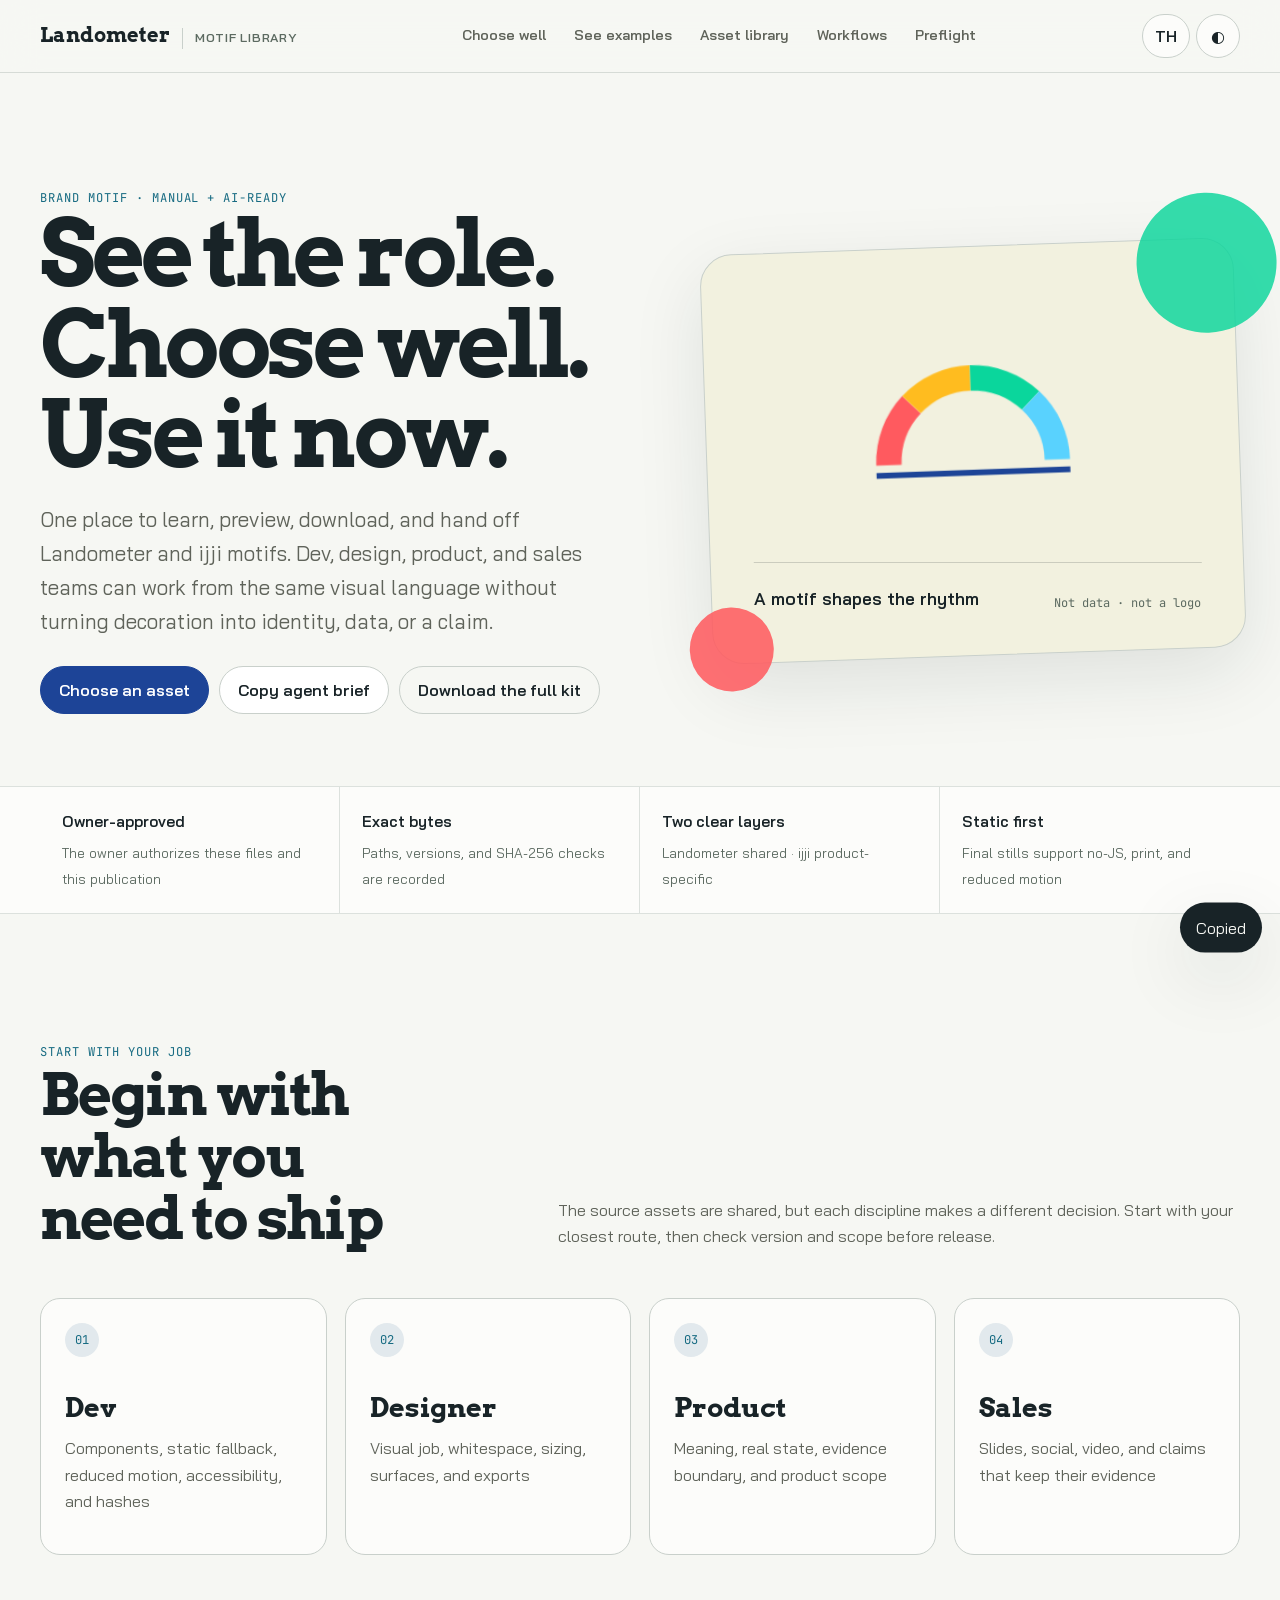
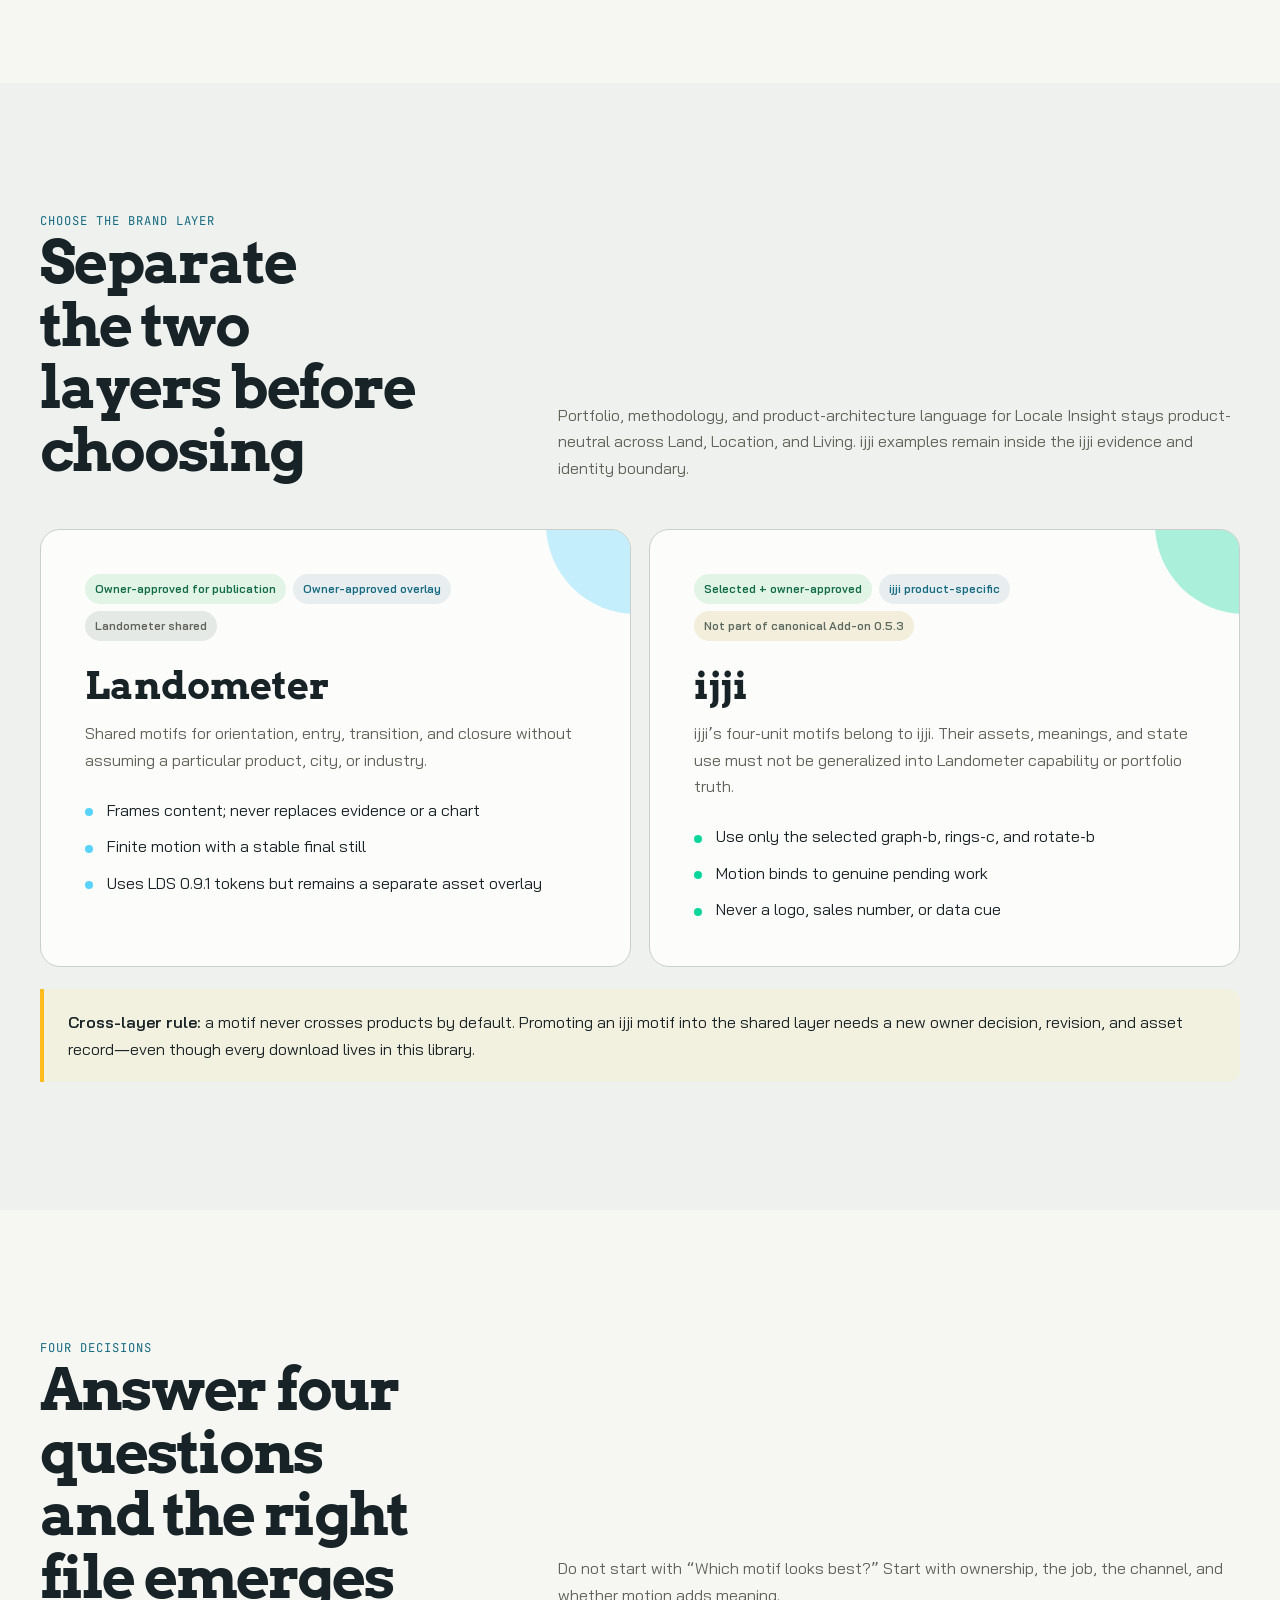
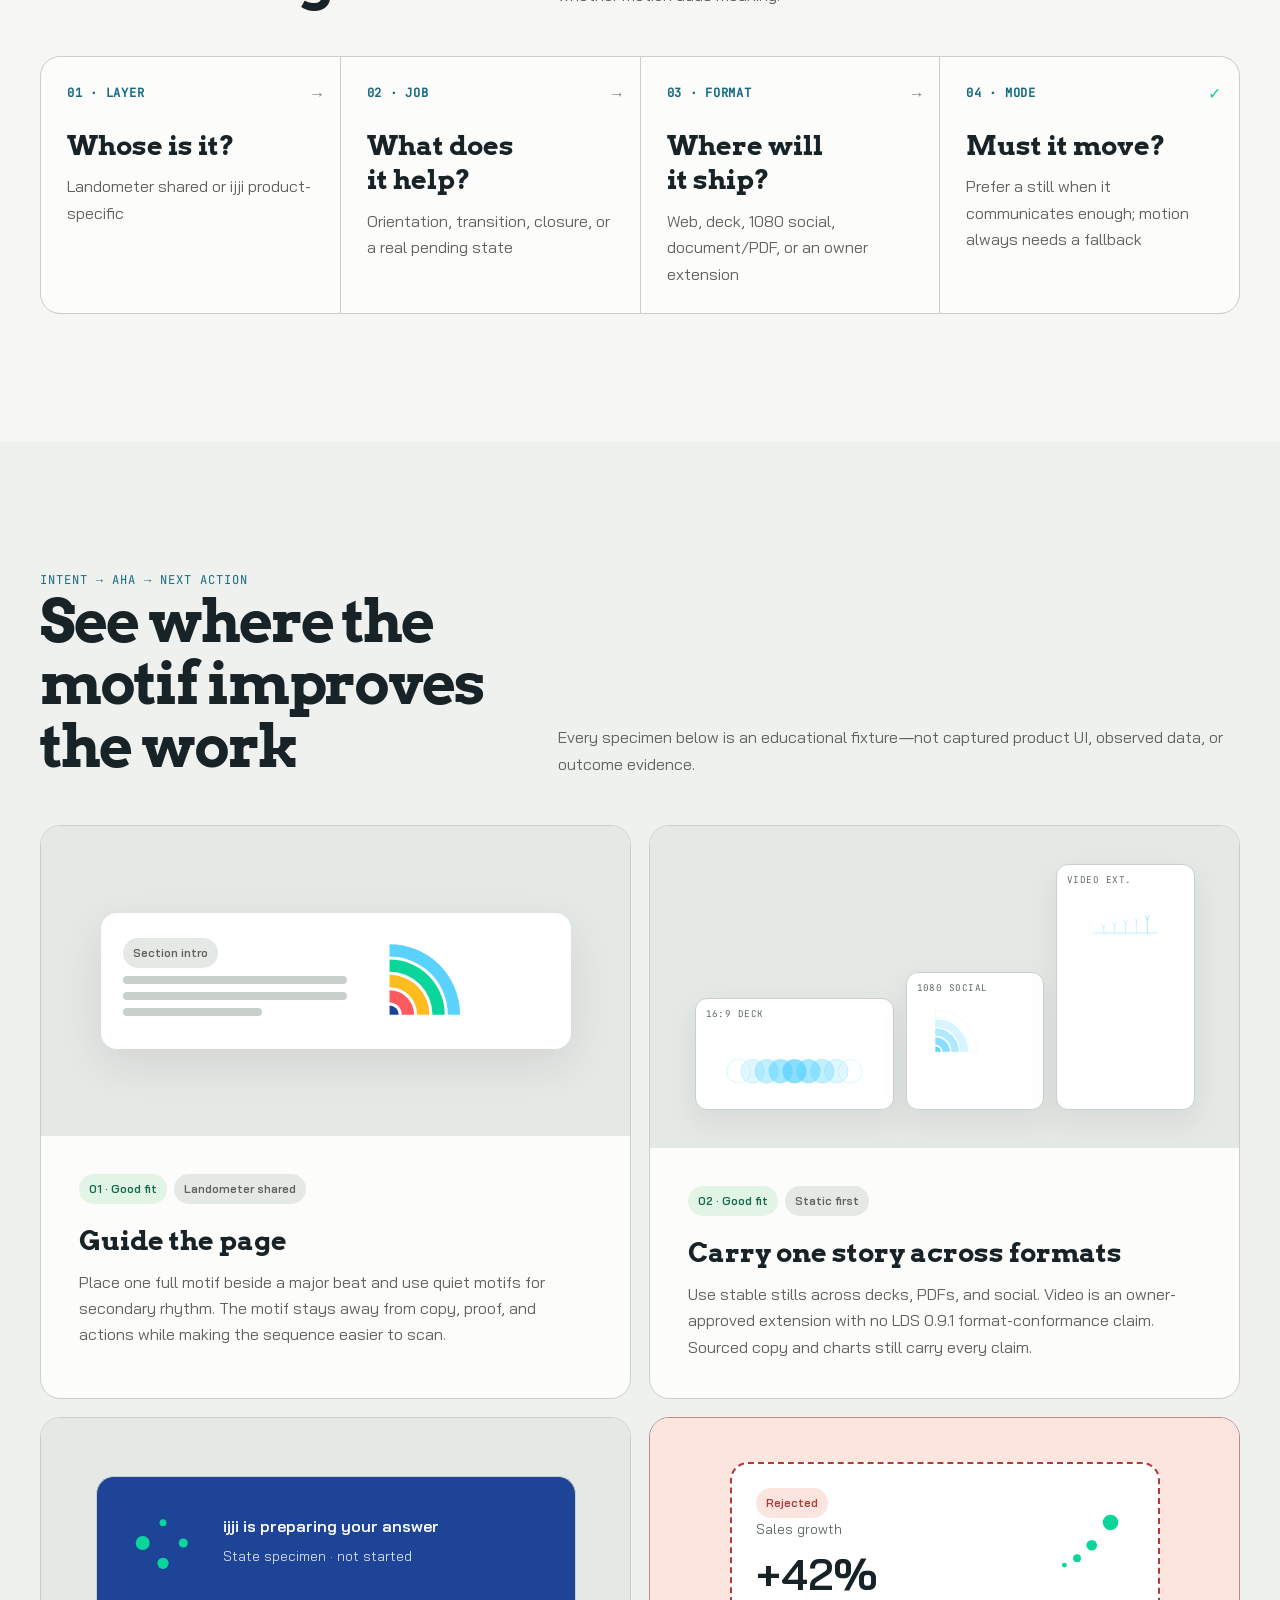
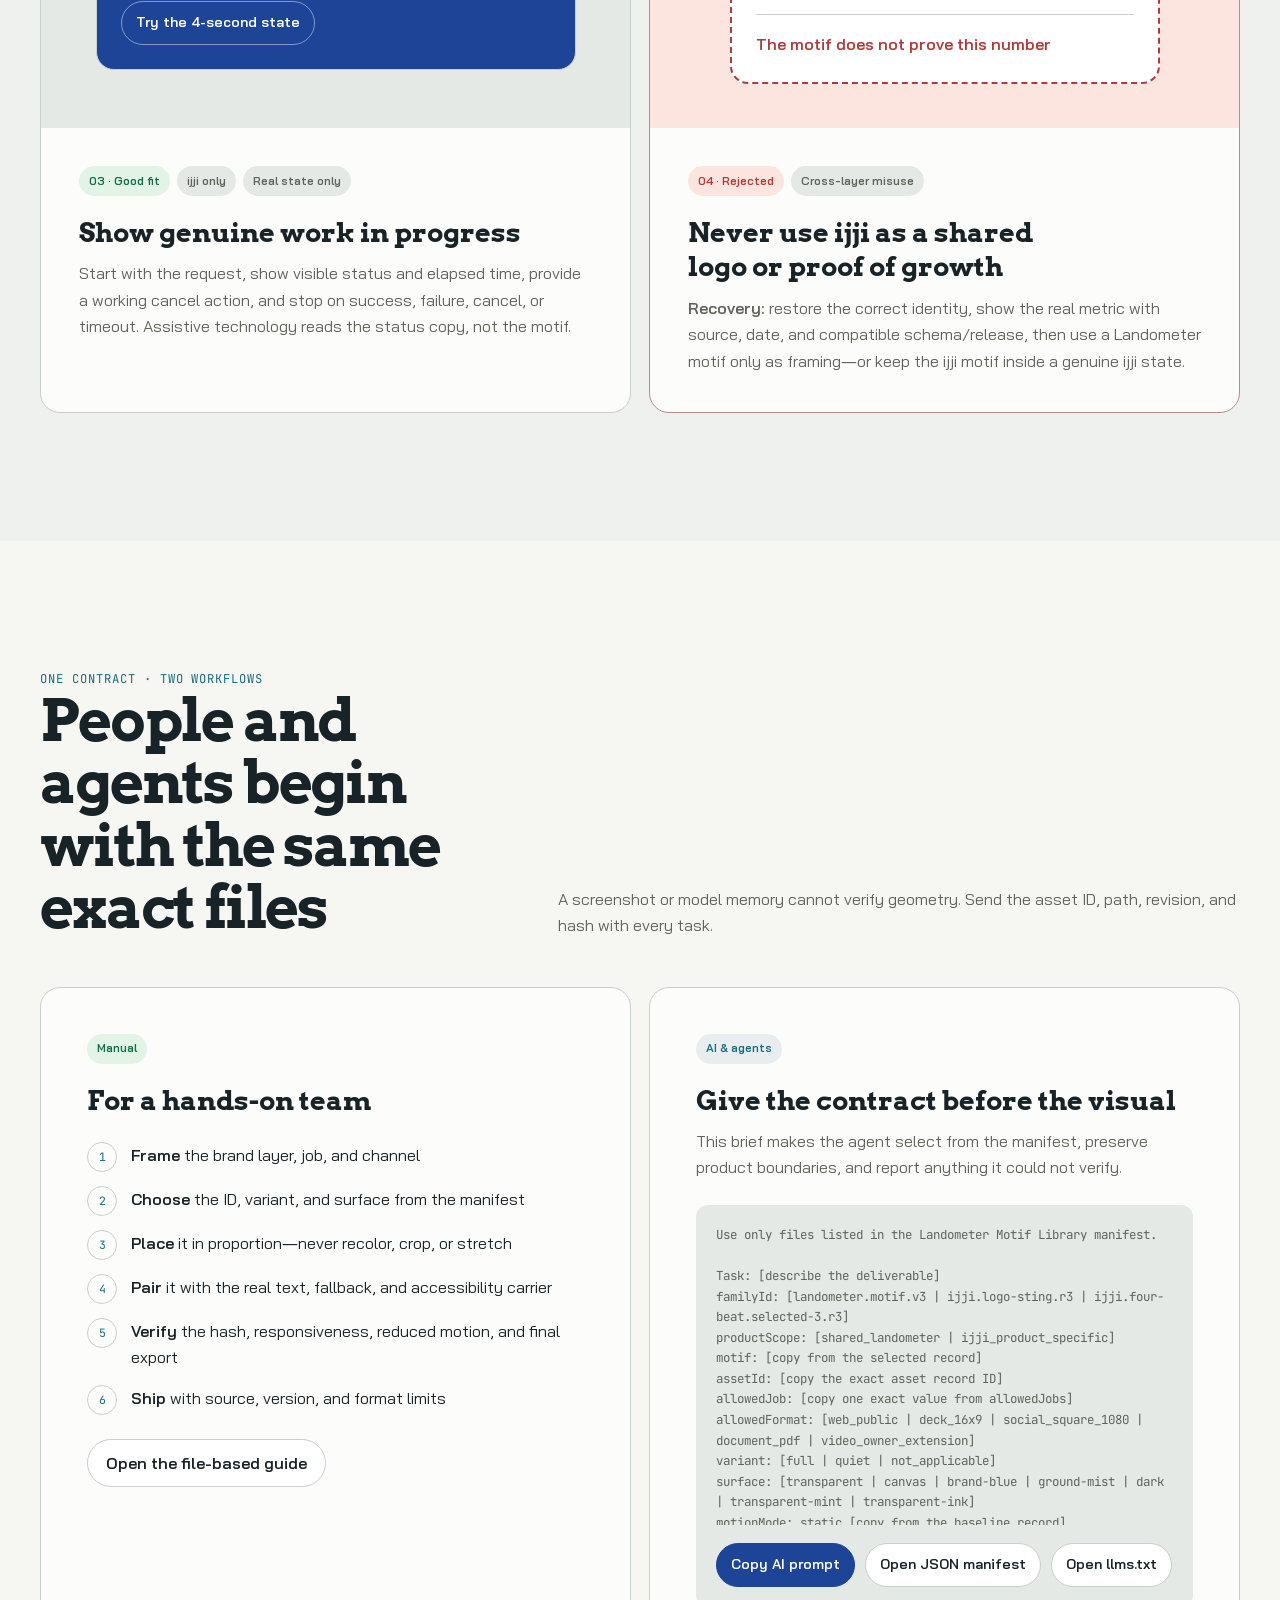
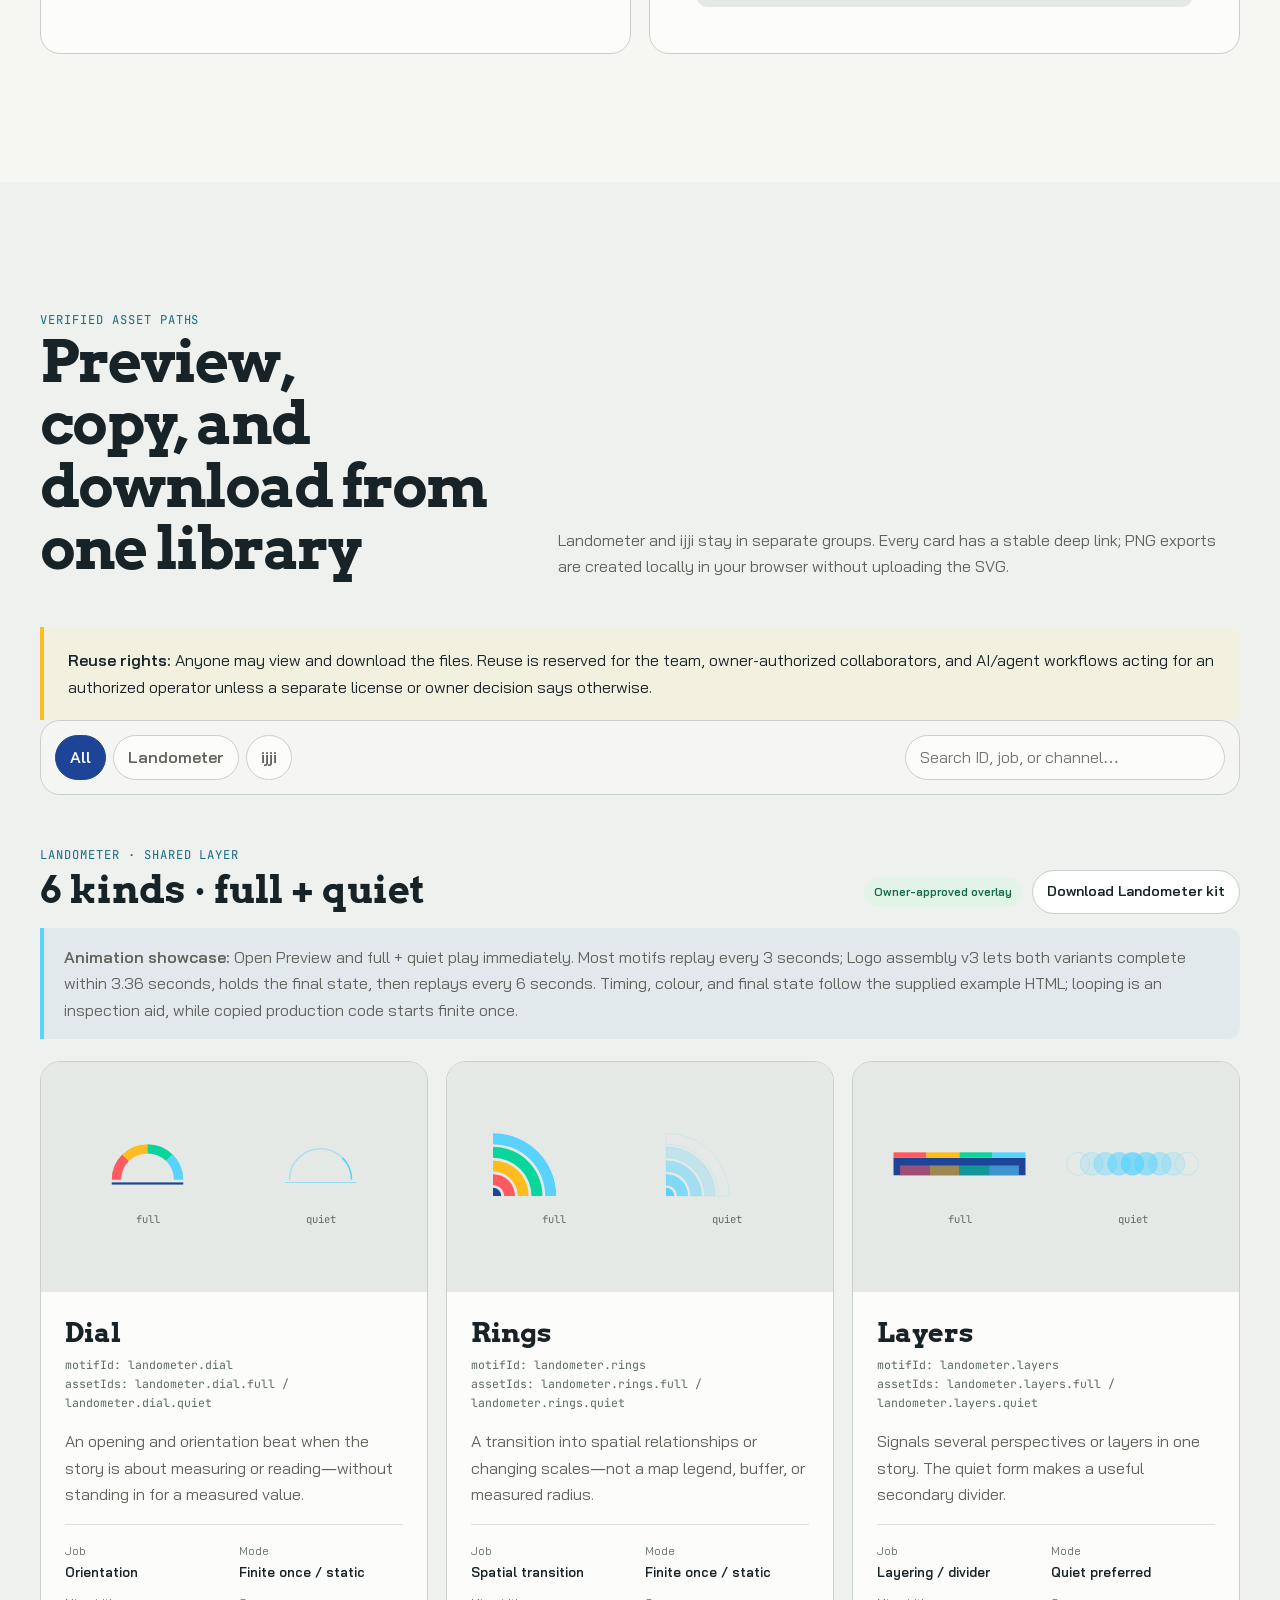
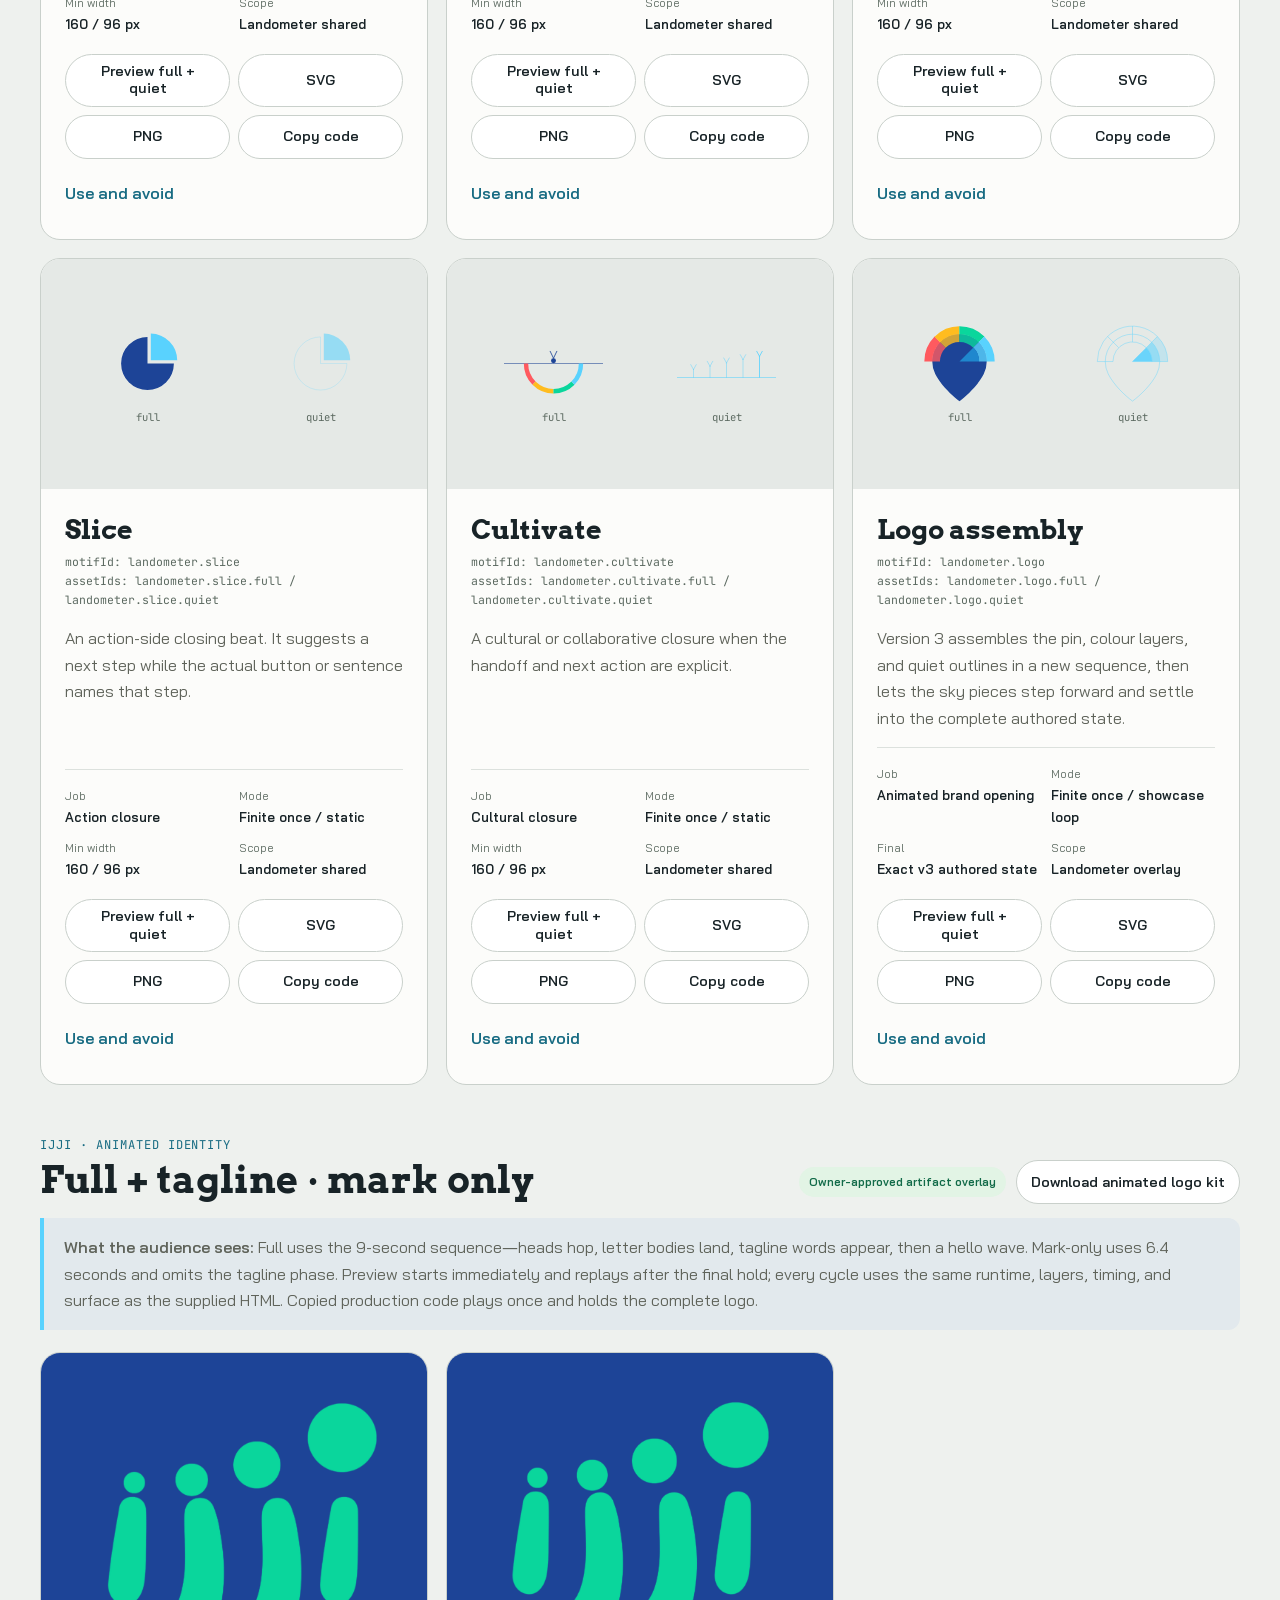
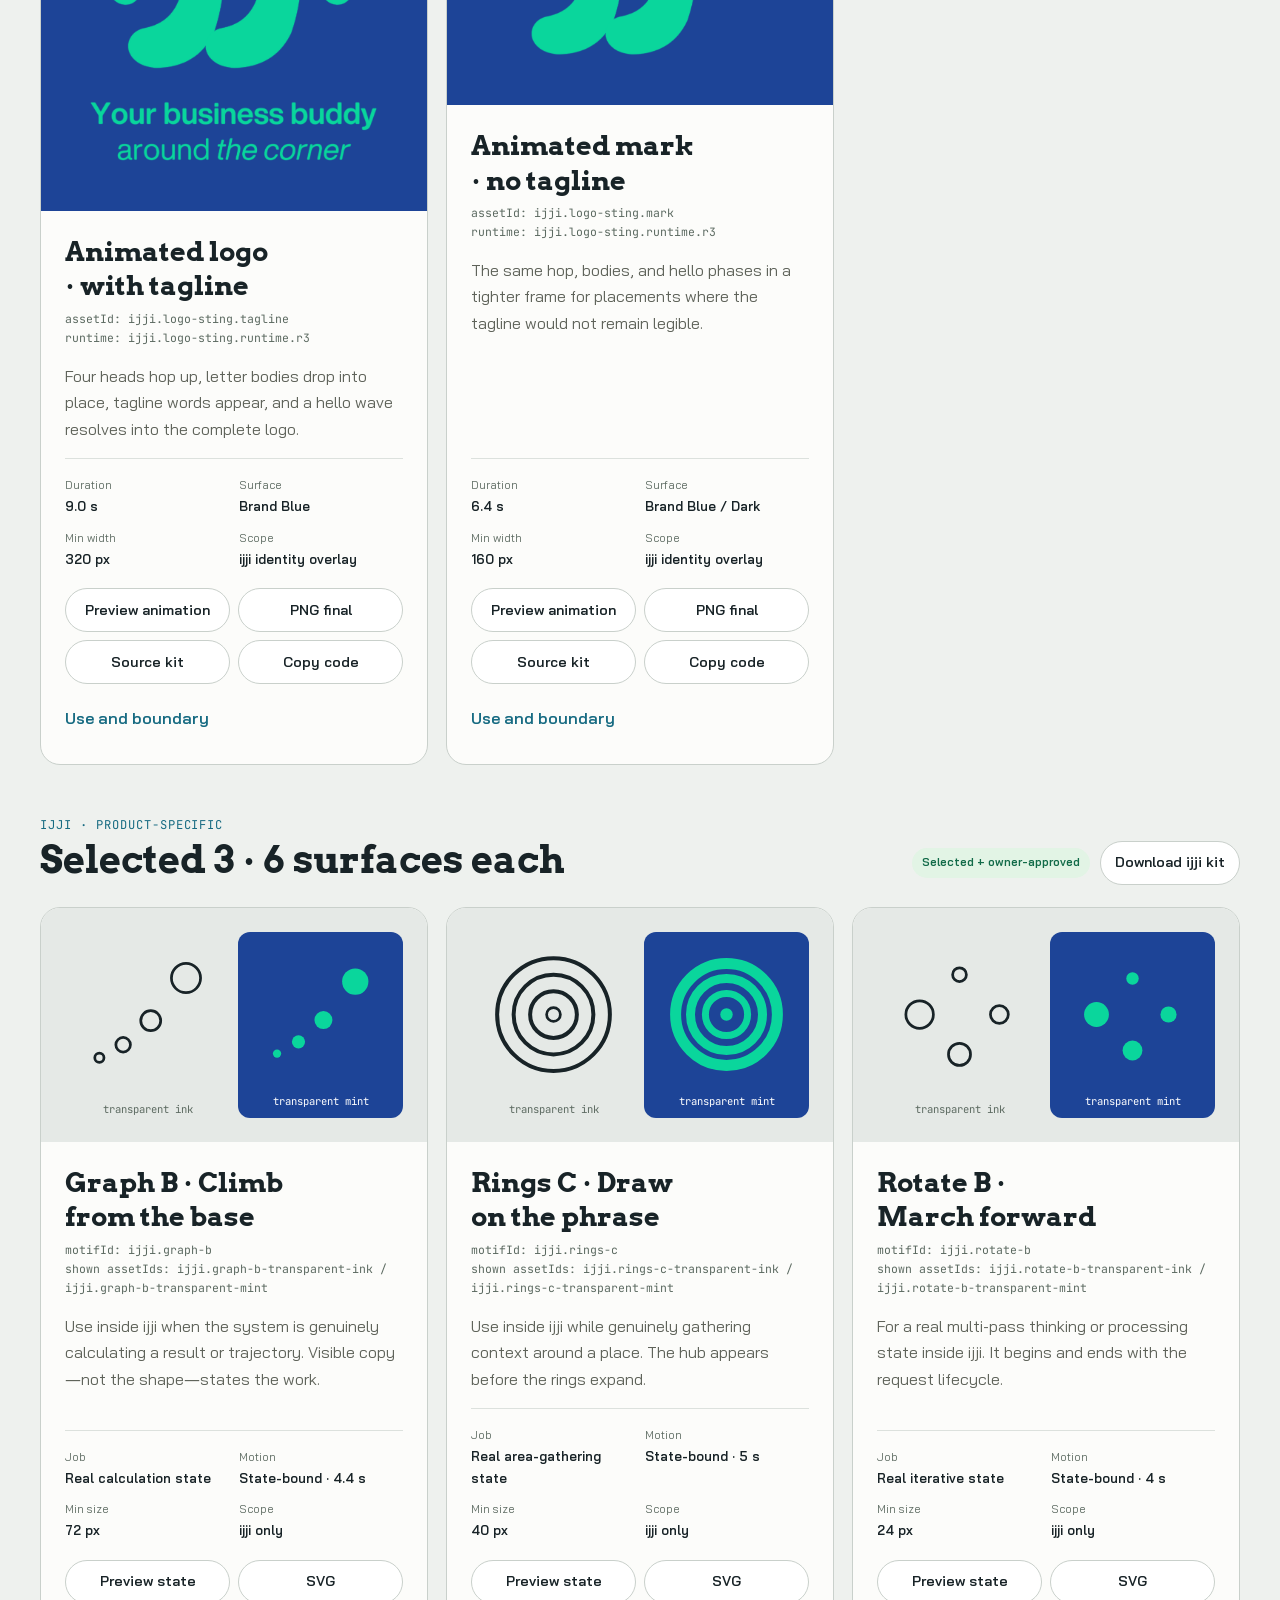
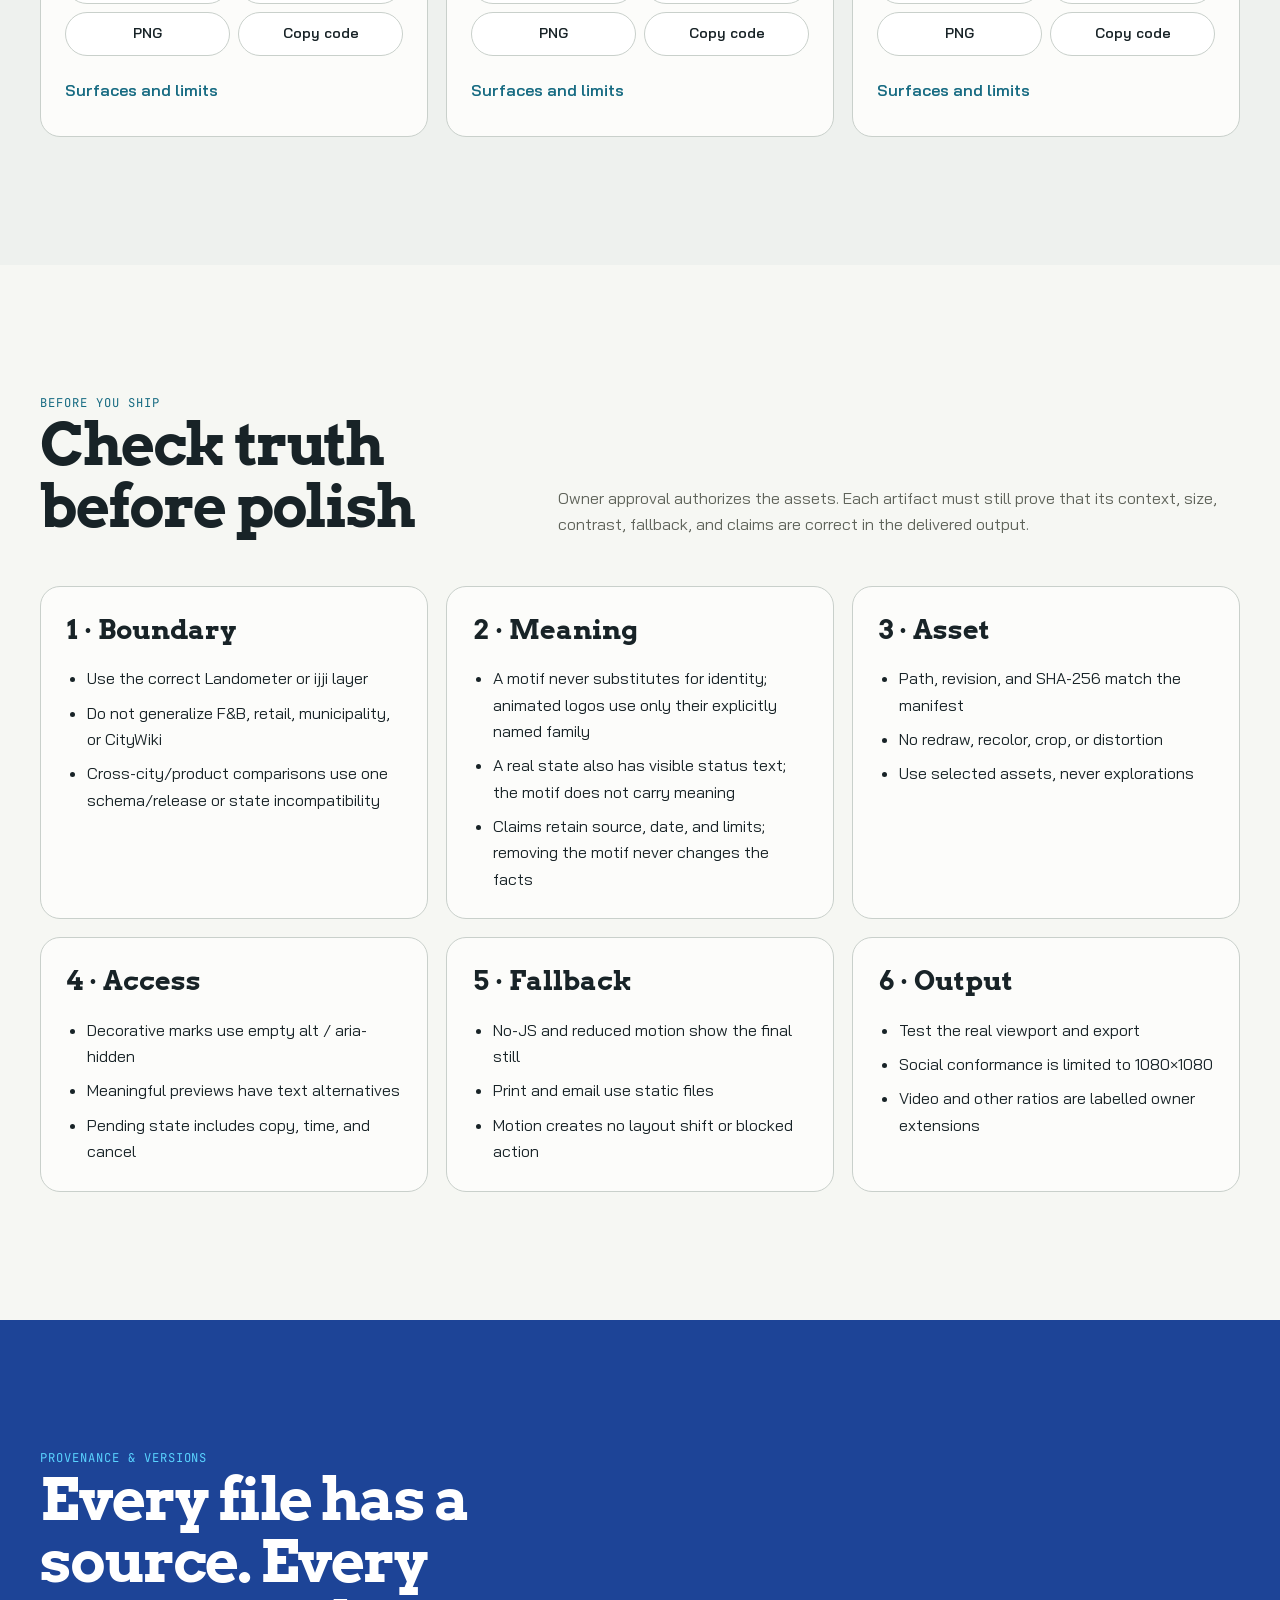
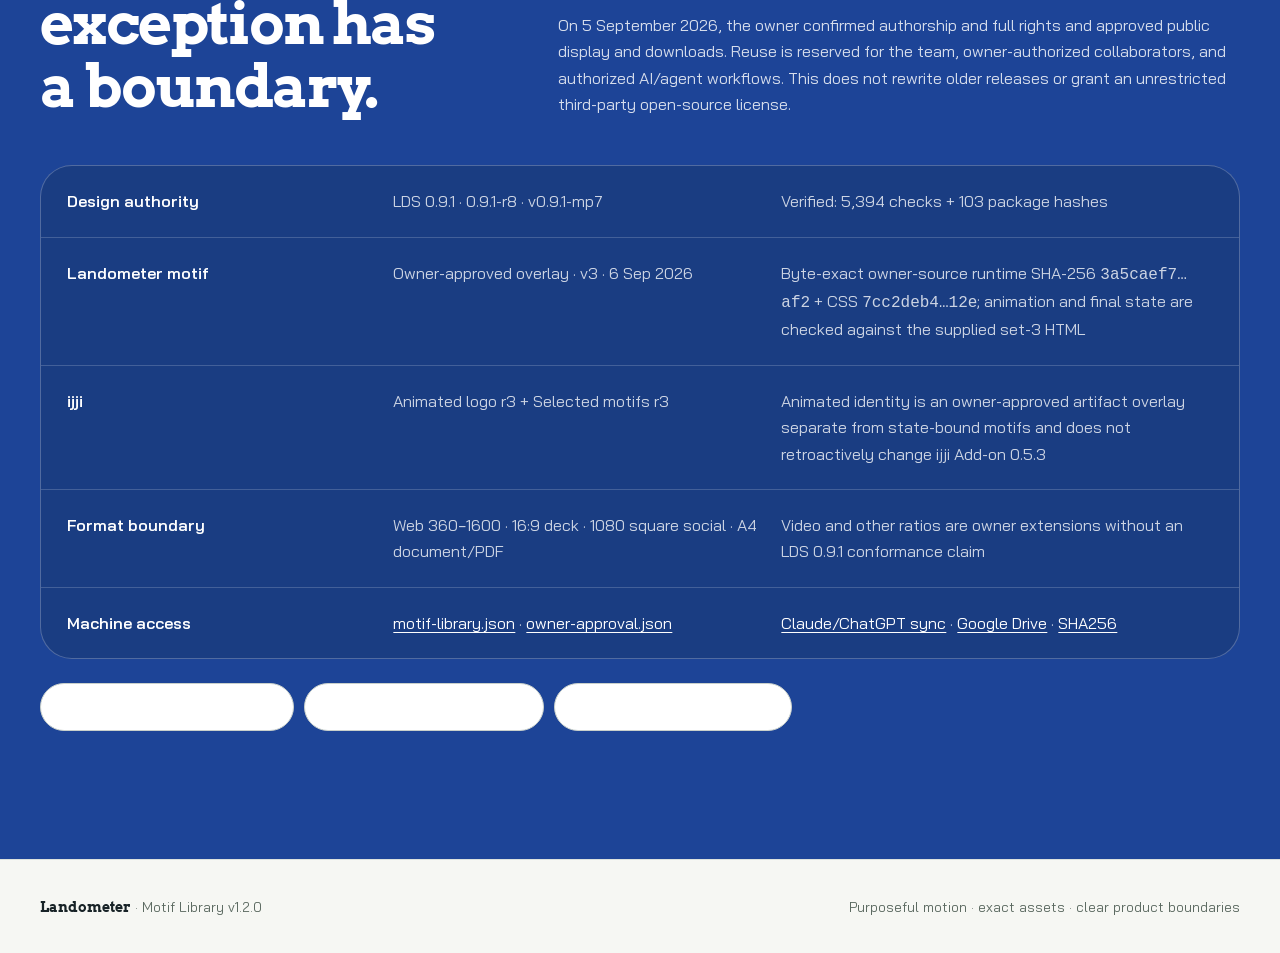
==== commit 3e419ce8: "Release motif library 1.2.0 animations" ====
--- a/en/index.html
+++ b/en/index.html
@@ -31,11 +31,11 @@
       document.documentElement.dataset.theme = savedTheme || (dark ? "dark" : "light");
     } catch (_) {}
   </script>
-  <link rel="stylesheet" href="../site.css?v=1.1.1">
-  <link rel="stylesheet" href="../assets/landometer/landometer-motifs.css?v=1.1.3">
+  <link rel="stylesheet" href="../site.css?v=1.2.0">
+  <link rel="stylesheet" href="../assets/landometer/landometer-motifs.css?v=1.2.0">
   <link rel="stylesheet" href="../assets/ijji/ijji-motion.css">
-  <script src="../assets/landometer/landometer-motifs.js?v=1.1.3" defer></script>
-  <script src="../site.js?v=1.1.3" defer></script>
+  <script src="../assets/landometer/landometer-motifs.js?v=1.2.0" defer></script>
+  <script src="../site.js?v=1.2.0" defer></script>
   <script type="application/ld+json">
   {
     "@context": "https://schema.org",
@@ -46,8 +46,8 @@
     "isAccessibleForFree": true,
     "description": "A governed learning guide and asset library for Landometer shared motifs and ijji product-specific motifs.",
     "creator": { "@type": "Organization", "name": "Landometer" },
-    "version": "1.1.3",
-    "dateModified": "2026-09-05"
+    "version": "1.2.0",
+    "dateModified": "2026-09-06"
   }
   </script>
 </head>
@@ -97,7 +97,7 @@
           <div class="cluster">
             <a class="button button-primary" href="#library">Choose an asset</a>
             <button class="button" type="button" data-copy-template="#agent-prompt">Copy agent brief</button>
-            <a class="button button-ghost" href="../assets/downloads/motif-library-v1.zip" download>Download the full kit</a>
+            <a class="button button-ghost" href="../assets/downloads/motif-library-v1.2.0.zip" download>Download the full kit</a>
           </div>
         </div>
         <div class="hero-visual" aria-label="Landometer dial motif playing once">
@@ -215,20 +215,20 @@
           <article class="workflow-card"><div class="badge-row"><span class="badge badge-overlay">AI &amp; agents</span></div><h3>Give the contract before the visual</h3><p class="subtle">This brief makes the agent select from the manifest, preserve product boundaries, and report anything it could not verify.</p><div class="prompt-box"><pre id="agent-prompt">Use only files listed in the Landometer Motif Library manifest.
 
 Task: [describe the deliverable]
-familyId: [landometer.motif.v1 | ijji.four-beat.selected-3.r3]
+familyId: [landometer.motif.v3 | ijji.logo-sting.r3 | ijji.four-beat.selected-3.r3]
 productScope: [shared_landometer | ijji_product_specific]
 motif: [copy from the selected record]
-assetId: [copy the exact generated_vector record ID]
+assetId: [copy the exact asset record ID]
 allowedJob: [copy one exact value from allowedJobs]
 allowedFormat: [web_public | deck_16x9 | social_square_1080 | document_pdf | video_owner_extension]
 variant: [full | quiet | not_applicable]
 surface: [transparent | canvas | brand-blue | ground-mist | dark | transparent-mint | transparent-ink]
 motionMode: static [copy from the baseline record]
 path + sha256 + staticFallback + approvalRef: [copy from the same record]
-motionExtension: [none by default | finite_once | state_bound_only]
+motionExtension: [none by default | finite_once | finite_once_logo_sting | state_bound_only]
 If motionExtension is not none: allowedFormat must be web_public; copy runtimeAssetIds + runtimeAllowedJob + runtimeAllowedFormat + lifecycle from the matching-family entry in agentContract.motionExtensions, and keep the baseline path as the static fallback.
 
-Do not redraw from screenshots or memory. Do not recolor, distort, cross brand layers, or use a motif as identity, data, evidence, or a claim.
+Do not redraw from screenshots or memory. Do not recolor, distort, cross brand layers, or use a motif as identity, data, evidence, or a claim. For animated identity, select only ijji.logo-sting.r3.
 
 Before delivery, report familyId + assetId + path + SHA-256 from one record, add static and reduced-motion fallbacks, inspect the real output, and list every unverified gate.</pre><div class="cluster"><button class="button button-small button-primary" type="button" data-copy-template="#agent-prompt">Copy AI prompt</button><a class="button button-small" href="../assets/motif-library.json">Open JSON manifest</a><a class="button button-small" href="../llms.txt">Open llms.txt</a></div></div></article>
         </div>
@@ -244,15 +244,22 @@
         <div class="boundary-callout"><p><strong>Reuse rights:</strong> Anyone may view and download the files. Reuse is reserved for the team, owner-authorized collaborators, and AI/agent workflows acting for an authorized operator unless a separate license or owner decision says otherwise.</p></div>
         <div class="library-tools" aria-label="Asset library filters"><div class="filter-row"><div class="filter-buttons" role="group" aria-label="Filter by brand"><button class="filter-button" type="button" data-filter="all" aria-pressed="true">All</button><button class="filter-button" type="button" data-filter="landometer" aria-pressed="false">Landometer</button><button class="filter-button" type="button" data-filter="ijji" aria-pressed="false">ijji</button></div><label class="search-wrap"><span class="visually-hidden">Search assets</span><input type="search" data-asset-search placeholder="Search ID, job, or channel…" autocomplete="off"></label></div><p class="visually-hidden" data-filter-status aria-live="polite"></p></div>
 
-        <div class="family-head" data-family="landometer"><div><p class="eyebrow">Landometer · shared layer</p><h3>6 kinds · full + quiet</h3></div><div class="cluster"><span class="badge badge-approved">Owner-approved overlay</span><a class="button button-small" href="../assets/downloads/landometer-motifs-v1.zip" download>Download Landometer kit</a></div></div>
-        <div class="showcase-callout" data-family="landometer"><p><strong>Animation showcase:</strong> Open Preview and full + quiet play immediately. Most motifs replay every 3 seconds; Logo assembly completes at 2.05 seconds, holds the exact final state for 2.95 seconds, then replays at 5 seconds. Repeating motion is for library inspection only; finite once remains the production recommendation, and optional replay/loop APIs in the file are not automatic authorization for downstream use.</p></div>
+        <div class="family-head" data-family="landometer"><div><p class="eyebrow">Landometer · shared layer</p><h3>6 kinds · full + quiet</h3></div><div class="cluster"><span class="badge badge-approved">Owner-approved overlay</span><a class="button button-small" href="../assets/downloads/landometer-motifs-v3.zip" download>Download Landometer kit</a></div></div>
+        <div class="showcase-callout" data-family="landometer"><p><strong>Animation showcase:</strong> Open Preview and full + quiet play immediately. Most motifs replay every 3 seconds; Logo assembly v3 lets both variants complete within 3.36 seconds, holds the final state, then replays every 6 seconds. Timing, colour, and final state follow the supplied example HTML; looping is an inspection aid, while copied production code starts finite once.</p></div>
         <div class="asset-grid" data-family-grid="landometer">
           <article class="asset-card" id="landometer-dial" data-brand="landometer" data-search="dial orientation opening web video social deck measure"><div class="asset-preview"><div class="variant"><img src="../assets/landometer/svg/dial-full.svg" alt="Landometer dial full"><span>full</span></div><div class="variant"><img src="../assets/landometer/svg/dial-quiet.svg" alt="Landometer dial quiet"><span>quiet</span></div></div><div class="asset-body"><h3>Dial</h3><p class="asset-id">motifId: landometer.dial<br>assetIds: landometer.dial.full / landometer.dial.quiet</p><p class="asset-summary">An opening and orientation beat when the story is about measuring or reading—without standing in for a measured value.</p><dl class="asset-meta"><div><dt>Job</dt><dd>Orientation</dd></div><div><dt>Mode</dt><dd>Finite once / static</dd></div><div><dt>Min width</dt><dd>160 / 96 px</dd></div><div><dt>Scope</dt><dd>Landometer shared</dd></div></dl><div class="asset-actions"><button class="button button-small" type="button" data-preview-brand="landometer" data-preview-id="dial">Preview full + quiet</button><a class="button button-small" href="../assets/landometer/svg/dial-full.svg" download>SVG</a><button class="button button-small" type="button" data-download-png data-svg-url="../assets/landometer/svg/dial-full.svg" data-filename="landometer-dial-full.png" data-width="1200" data-height="600">PNG</button><button class="button button-small" type="button" data-copy-code data-brand="landometer" data-id="dial">Copy code</button></div><details class="asset-more"><summary>Use and avoid</summary><div class="detail-box"><p>Keep it beside content and away from copy, actions, photos, and evidence. Use quiet for a supporting beat.</p><a href="../assets/landometer/svg/dial-quiet.svg" download>Download quiet SVG</a></div></details></div></article>
           <article class="asset-card" id="landometer-rings" data-brand="landometer" data-search="rings spatial transition location web map ring"><div class="asset-preview"><div class="variant"><img src="../assets/landometer/svg/rings-full.svg" alt="Landometer rings full"><span>full</span></div><div class="variant"><img src="../assets/landometer/svg/rings-quiet.svg" alt="Landometer rings quiet"><span>quiet</span></div></div><div class="asset-body"><h3>Rings</h3><p class="asset-id">motifId: landometer.rings<br>assetIds: landometer.rings.full / landometer.rings.quiet</p><p class="asset-summary">A transition into spatial relationships or changing scales—not a map legend, buffer, or measured radius.</p><dl class="asset-meta"><div><dt>Job</dt><dd>Spatial transition</dd></div><div><dt>Mode</dt><dd>Finite once / static</dd></div><div><dt>Min width</dt><dd>160 / 96 px</dd></div><div><dt>Scope</dt><dd>Landometer shared</dd></div></dl><div class="asset-actions"><button class="button button-small" type="button" data-preview-brand="landometer" data-preview-id="rings">Preview full + quiet</button><a class="button button-small" href="../assets/landometer/svg/rings-full.svg" download>SVG</a><button class="button button-small" type="button" data-download-png data-svg-url="../assets/landometer/svg/rings-full.svg" data-filename="landometer-rings-full.png" data-width="1200" data-height="600">PNG</button><button class="button button-small" type="button" data-copy-code data-brand="landometer" data-id="rings">Copy code</button></div><details class="asset-more"><summary>Use and avoid</summary><div class="detail-box"><p>Use for section orientation. Never imply actual catchment, distance, coverage, or map evidence.</p><a href="../assets/landometer/svg/rings-quiet.svg" download>Download quiet SVG</a></div></details></div></article>
           <article class="asset-card" id="landometer-layers" data-brand="landometer" data-search="layers multi layer divider section quiet web slide"><div class="asset-preview"><div class="variant"><img src="../assets/landometer/svg/layers-full.svg" alt="Landometer layers full"><span>full</span></div><div class="variant"><img src="../assets/landometer/svg/layers-quiet.svg" alt="Landometer layers quiet"><span>quiet</span></div></div><div class="asset-body"><h3>Layers</h3><p class="asset-id">motifId: landometer.layers<br>assetIds: landometer.layers.full / landometer.layers.quiet</p><p class="asset-summary">Signals several perspectives or layers in one story. The quiet form makes a useful secondary divider.</p><dl class="asset-meta"><div><dt>Job</dt><dd>Layering / divider</dd></div><div><dt>Mode</dt><dd>Quiet preferred</dd></div><div><dt>Min width</dt><dd>160 / 96 px</dd></div><div><dt>Scope</dt><dd>Landometer shared</dd></div></dl><div class="asset-actions"><button class="button button-small" type="button" data-preview-brand="landometer" data-preview-id="layers">Preview full + quiet</button><a class="button button-small" href="../assets/landometer/svg/layers-full.svg" download>SVG</a><button class="button button-small" type="button" data-download-png data-svg-url="../assets/landometer/svg/layers-quiet.svg" data-filename="landometer-layers-quiet.png" data-width="1200" data-height="600">PNG</button><button class="button button-small" type="button" data-copy-code data-brand="landometer" data-id="layers" data-quiet="true">Copy code</button></div><details class="asset-more"><summary>Use and avoid</summary><div class="detail-box"><p>“Layers” is an editorial cue, not a count of available datasets or a data-quality tier.</p><a href="../assets/landometer/svg/layers-quiet.svg" download>Download quiet SVG</a></div></details></div></article>
           <article class="asset-card" id="landometer-slice" data-brand="landometer" data-search="slice action next priority closure pie progress"><div class="asset-preview"><div class="variant"><img src="../assets/landometer/svg/slice-full.svg" alt="Landometer slice full"><span>full</span></div><div class="variant"><img src="../assets/landometer/svg/slice-quiet.svg" alt="Landometer slice quiet"><span>quiet</span></div></div><div class="asset-body"><h3>Slice</h3><p class="asset-id">motifId: landometer.slice<br>assetIds: landometer.slice.full / landometer.slice.quiet</p><p class="asset-summary">An action-side closing beat. It suggests a next step while the actual button or sentence names that step.</p><dl class="asset-meta"><div><dt>Job</dt><dd>Action closure</dd></div><div><dt>Mode</dt><dd>Finite once / static</dd></div><div><dt>Min width</dt><dd>160 / 96 px</dd></div><div><dt>Scope</dt><dd>Landometer shared</dd></div></dl><div class="asset-actions"><button class="button button-small" type="button" data-preview-brand="landometer" data-preview-id="slice">Preview full + quiet</button><a class="button button-small" href="../assets/landometer/svg/slice-full.svg" download>SVG</a><button class="button button-small" type="button" data-download-png data-svg-url="../assets/landometer/svg/slice-full.svg" data-filename="landometer-slice-full.png" data-width="1200" data-height="600">PNG</button><button class="button button-small" type="button" data-copy-code data-brand="landometer" data-id="slice">Copy code</button></div><details class="asset-more"><summary>Use and avoid</summary><div class="detail-box"><p>Never treat it as a pie chart, progress ring, or percentage without real data. It does not replace a CTA.</p><a href="../assets/landometer/svg/slice-quiet.svg" download>Download quiet SVG</a></div></details></div></article>
           <article class="asset-card" id="landometer-cultivate" data-brand="landometer" data-search="cultivate culture closure community growth sprout"><div class="asset-preview"><div class="variant"><img src="../assets/landometer/svg/cultivate-full.svg" alt="Landometer cultivate full"><span>full</span></div><div class="variant"><img src="../assets/landometer/svg/cultivate-quiet.svg" alt="Landometer cultivate quiet"><span>quiet</span></div></div><div class="asset-body"><h3>Cultivate</h3><p class="asset-id">motifId: landometer.cultivate<br>assetIds: landometer.cultivate.full / landometer.cultivate.quiet</p><p class="asset-summary">A cultural or collaborative closure when the handoff and next action are explicit.</p><dl class="asset-meta"><div><dt>Job</dt><dd>Cultural closure</dd></div><div><dt>Mode</dt><dd>Finite once / static</dd></div><div><dt>Min width</dt><dd>160 / 96 px</dd></div><div><dt>Scope</dt><dd>Landometer shared</dd></div></dl><div class="asset-actions"><button class="button button-small" type="button" data-preview-brand="landometer" data-preview-id="cultivate">Preview full + quiet</button><a class="button button-small" href="../assets/landometer/svg/cultivate-full.svg" download>SVG</a><button class="button button-small" type="button" data-download-png data-svg-url="../assets/landometer/svg/cultivate-full.svg" data-filename="landometer-cultivate-full.png" data-width="1200" data-height="600">PNG</button><button class="button button-small" type="button" data-copy-code data-brand="landometer" data-id="cultivate">Copy code</button></div><details class="asset-more"><summary>Use and avoid</summary><div class="detail-box"><p>This is a metaphor for collective action, not evidence that a KPI, revenue line, or place has grown.</p><a href="../assets/landometer/svg/cultivate-quiet.svg" download>Download quiet SVG</a></div></details></div></article>
-          <article class="asset-card" id="landometer-logo-assembly" data-brand="landometer" data-search="logo assembly exception one time identity mark"><div class="asset-preview"><div class="variant"><img src="../assets/landometer/svg/logo-full.svg?v=1.1.3" alt="Landometer logo-assembly motif full"><span>full</span></div><div class="variant"><img src="../assets/landometer/svg/logo-quiet.svg" alt="Landometer logo-assembly motif quiet"><span>quiet</span></div></div><div class="asset-body"><h3>Logo assembly</h3><p class="asset-id">motifId: landometer.logo<br>assetIds: landometer.logo.full / landometer.logo.quiet</p><p class="asset-summary">An owner-approved exceptional opening. Its final shape remains a motif and is not the official logo asset.</p><dl class="asset-meta"><div><dt>Job</dt><dd>Exceptional opening</dd></div><div><dt>Mode</dt><dd>Once per page</dd></div><div><dt>Identity</dt><dd>None</dd></div><div><dt>Scope</dt><dd>Landometer shared</dd></div></dl><div class="asset-actions"><button class="button button-small" type="button" data-preview-brand="landometer" data-preview-id="logo">Preview full + quiet</button><a class="button button-small" href="../assets/landometer/svg/logo-full.svg?v=1.1.3" download>SVG</a><button class="button button-small" type="button" data-download-png data-svg-url="../assets/landometer/svg/logo-full.svg?v=1.1.3" data-filename="landometer-logo-assembly.png" data-width="1200" data-height="600">PNG</button><button class="button button-small" type="button" data-copy-code data-brand="landometer" data-id="logo">Copy code</button></div><details class="asset-more"><summary>Use and avoid</summary><div class="detail-box"><p>Use once per page. Never use it in navigation, a favicon, a social preview, or in place of official identity. It is not retroactively part of LDS 0.9.1.</p><a href="../assets/landometer/svg/logo-quiet.svg" download>Download quiet SVG</a></div></details></div></article>
+          <article class="asset-card" id="landometer-logo-assembly" data-brand="landometer" data-search="logo assembly animation identity mark v3"><div class="asset-preview"><div class="variant"><img src="../assets/landometer/svg/logo-full.svg?v=1.2.0" alt="Landometer logo-assembly motif full"><span>full</span></div><div class="variant"><img src="../assets/landometer/svg/logo-quiet.svg?v=1.2.0" alt="Landometer logo-assembly motif quiet"><span>quiet</span></div></div><div class="asset-body"><h3>Logo assembly</h3><p class="asset-id">motifId: landometer.logo<br>assetIds: landometer.logo.full / landometer.logo.quiet</p><p class="asset-summary">Version 3 assembles the pin, colour layers, and quiet outlines in a new sequence, then lets the sky pieces step forward and settle into the complete authored state.</p><dl class="asset-meta"><div><dt>Job</dt><dd>Animated brand opening</dd></div><div><dt>Mode</dt><dd>Finite once / showcase loop</dd></div><div><dt>Final</dt><dd>Exact v3 authored state</dd></div><div><dt>Scope</dt><dd>Landometer overlay</dd></div></dl><div class="asset-actions"><button class="button button-small" type="button" data-preview-brand="landometer" data-preview-id="logo">Preview full + quiet</button><a class="button button-small" href="../assets/landometer/svg/logo-full.svg?v=1.2.0" download>SVG</a><button class="button button-small" type="button" data-download-png data-svg-url="../assets/landometer/svg/logo-full.svg?v=1.2.0" data-filename="landometer-logo-assembly.png" data-width="1200" data-height="600">PNG</button><button class="button button-small" type="button" data-copy-code data-brand="landometer" data-id="logo">Copy code</button></div><details class="asset-more"><summary>Use and avoid</summary><div class="detail-box"><p>Use the version 3 runtime and colours without changing timing or geometry. Navigation, favicon, and co-branding still use the separate official identity asset.</p><a href="../assets/landometer/svg/logo-quiet.svg?v=1.2.0" download>Download quiet SVG</a></div></details></div></article>
+        </div>
+
+        <div class="family-head" data-family="ijji-logo"><div><p class="eyebrow">ijji · animated identity</p><h3>Full + tagline · mark only</h3></div><div class="cluster"><span class="badge badge-approved">Owner-approved artifact overlay</span><a class="button button-small" href="../assets/downloads/ijji-animated-logo-r3.zip" download>Download animated logo kit</a></div></div>
+        <div class="showcase-callout" data-family="ijji-logo"><p><strong>What the audience sees:</strong> Full uses the 9-second sequence—heads hop, letter bodies land, tagline words appear, then a hello wave. Mark-only uses 6.4 seconds and omits the tagline phase. Preview starts immediately and replays after the final hold; every cycle uses the same runtime, layers, timing, and surface as the supplied HTML. Copied production code plays once and holds the complete logo.</p></div>
+        <div class="asset-grid" data-family-grid="ijji-logo">
+          <article class="asset-card" id="ijji-animated-logo-tagline" data-brand="ijji" data-search="ijji animated identity logo sting tagline business buddy"><div class="asset-preview logo-sting single"><img src="../assets/ijji/logo-sting/layers/ijji-logo-still.png" alt="ijji — Your business buddy around the corner"></div><div class="asset-body"><h3>Animated logo · with tagline</h3><p class="asset-id">assetId: ijji.logo-sting.tagline<br>runtime: ijji.logo-sting.runtime.r3</p><p class="asset-summary">Four heads hop up, letter bodies drop into place, tagline words appear, and a hello wave resolves into the complete logo.</p><dl class="asset-meta"><div><dt>Duration</dt><dd>9.0 s</dd></div><div><dt>Surface</dt><dd>Brand Blue</dd></div><div><dt>Min width</dt><dd>320 px</dd></div><div><dt>Scope</dt><dd>ijji identity overlay</dd></div></dl><div class="asset-actions"><button class="button button-small" type="button" data-preview-brand="ijji-logo" data-preview-id="tagline" data-duration="9">Preview animation</button><a class="button button-small" href="../assets/ijji/logo-sting/layers/ijji-logo-still.png" download>PNG final</a><a class="button button-small" href="../assets/downloads/ijji-animated-logo-r3.zip" download>Source kit</a><button class="button button-small" type="button" data-copy-code data-brand="ijji-logo" data-id="tagline">Copy code</button></div><details class="asset-more"><summary>Use and boundary</summary><div class="detail-box"><p>This is ijji-specific animated identity, not a shared Landometer motif and not a retroactive ijji DS/Add-on change. Use every exact source layer; never redraw or recolour it.</p></div></details></div></article>
+          <article class="asset-card" id="ijji-animated-logo-mark" data-brand="ijji" data-search="ijji animated identity mark notagline logo sting"><div class="asset-preview logo-sting mark single"><img src="../assets/ijji/logo-sting/layers/ijji-mark-still.png" alt="ijji"></div><div class="asset-body"><h3>Animated mark · no tagline</h3><p class="asset-id">assetId: ijji.logo-sting.mark<br>runtime: ijji.logo-sting.runtime.r3</p><p class="asset-summary">The same hop, bodies, and hello phases in a tighter frame for placements where the tagline would not remain legible.</p><dl class="asset-meta"><div><dt>Duration</dt><dd>6.4 s</dd></div><div><dt>Surface</dt><dd>Brand Blue / Dark</dd></div><div><dt>Min width</dt><dd>160 px</dd></div><div><dt>Scope</dt><dd>ijji identity overlay</dd></div></dl><div class="asset-actions"><button class="button button-small" type="button" data-preview-brand="ijji-logo" data-preview-id="mark" data-duration="6.4">Preview animation</button><a class="button button-small" href="../assets/ijji/logo-sting/layers/ijji-mark-still.png" download>PNG final</a><a class="button button-small" href="../assets/downloads/ijji-animated-logo-r3.zip" download>Source kit</a><button class="button button-small" type="button" data-copy-code data-brand="ijji-logo" data-id="mark">Copy code</button></div><details class="asset-more"><summary>Use and boundary</summary><div class="detail-box"><p>Use <code>notagline</code> with the same runtime. The component is transparent, so place it on Brand Blue or Dark; reduced motion must show the final mark immediately.</p></div></details></div></article>
         </div>
 
         <div class="family-head" data-family="ijji"><div><p class="eyebrow">ijji · product-specific</p><h3>Selected 3 · 6 surfaces each</h3></div><div class="cluster"><span class="badge badge-approved">Selected + owner-approved</span><a class="button button-small" href="../assets/downloads/ijji-motifs-selected-r3.zip" download>Download ijji kit</a></div></div>
@@ -269,7 +276,7 @@
         <div class="section-head"><div><p class="eyebrow">Before you ship</p><h2 id="verify-title">Check truth before polish</h2></div><p class="subtle">Owner approval authorizes the assets. Each artifact must still prove that its context, size, contrast, fallback, and claims are correct in the delivered output.</p></div>
         <div class="check-grid">
           <article class="check-card"><h3>1 · Boundary</h3><ul><li>Use the correct Landometer or ijji layer</li><li>Do not generalize F&amp;B, retail, municipality, or CityWiki</li><li>Cross-city/product comparisons use one schema/release or state incompatibility</li></ul></article>
-          <article class="check-card"><h3>2 · Meaning</h3><ul><li>A motif is never a logo, data, or evidence</li><li>A real state also has visible status text; the motif does not carry meaning</li><li>Claims retain source, date, and limits; removing the motif never changes the facts</li></ul></article>
+          <article class="check-card"><h3>2 · Meaning</h3><ul><li>A motif never substitutes for identity; animated logos use only their explicitly named family</li><li>A real state also has visible status text; the motif does not carry meaning</li><li>Claims retain source, date, and limits; removing the motif never changes the facts</li></ul></article>
           <article class="check-card"><h3>3 · Asset</h3><ul><li>Path, revision, and SHA-256 match the manifest</li><li>No redraw, recolor, crop, or distortion</li><li>Use selected assets, never explorations</li></ul></article>
           <article class="check-card"><h3>4 · Access</h3><ul><li>Decorative marks use empty alt / aria-hidden</li><li>Meaningful previews have text alternatives</li><li>Pending state includes copy, time, and cancel</li></ul></article>
           <article class="check-card"><h3>5 · Fallback</h3><ul><li>No-JS and reduced motion show the final still</li><li>Print and email use static files</li><li>Motion creates no layout shift or blocked action</li></ul></article>
@@ -283,8 +290,8 @@
         <div class="section-head"><div><p class="eyebrow" style="color:#59D2FE">Provenance &amp; versions</p><h2 id="source-title">Every file has a source. Every exception has a boundary.</h2></div><p style="color:rgba(255,255,255,.82)">On 5 September 2026, the owner confirmed authorship and full rights and approved public display and downloads. Reuse is reserved for the team, owner-authorized collaborators, and authorized AI/agent workflows. This does not rewrite older releases or grant an unrestricted third-party open-source license.</p></div>
         <div class="source-panel">
           <div class="source-row"><strong>Design authority</strong><span>LDS 0.9.1 · 0.9.1-r8 · v0.9.1-mp7</span><span>Verified: 5,394 checks + 103 package hashes</span></div>
-          <div class="source-row"><strong>Landometer motif</strong><span>Owner-approved overlay · v1.1.3 · 5 Sep 2026</span><span>Byte-exact owner-source runtime SHA-256 <code>d4e5c636…12fb</code> + CSS <code>e7028286…1794</code>; logo full is pinned to Brand Blue across themes and holds the complete final state; finite once remains recommended</span></div>
-          <div class="source-row"><strong>ijji motif</strong><span>Selected 3 · revision 3 · 4 Sep 2026</span><span>Owner-approved overlay; product-specific; not retroactively bundled in ijji Add-on 0.5.3</span></div>
+          <div class="source-row"><strong>Landometer motif</strong><span>Owner-approved overlay · v3 · 6 Sep 2026</span><span>Byte-exact owner-source runtime SHA-256 <code>3a5caef7…af2</code> + CSS <code>7cc2deb4…12e</code>; animation and final state are checked against the supplied set-3 HTML</span></div>
+          <div class="source-row"><strong>ijji</strong><span>Animated logo r3 + Selected motifs r3</span><span>Animated identity is an owner-approved artifact overlay separate from state-bound motifs and does not retroactively change ijji Add-on 0.5.3</span></div>
           <div class="source-row"><strong>Format boundary</strong><span>Web 360–1600 · 16:9 deck · 1080 square social · A4 document/PDF</span><span>Video and other ratios are owner extensions without an LDS 0.9.1 conformance claim</span></div>
           <div class="source-row"><strong>Machine access</strong><span><a href="../assets/motif-library.json">motif-library.json</a> · <a href="../governance/owner-approval.json">owner-approval.json</a></span><span><a href="../docs/ai-sync.md">Claude/ChatGPT sync</a> · <a href="https://drive.google.com/drive/folders/1JXbcZovWZsOFtA9MykVeLhB_JzHg_nPh">Google Drive</a> · <a href="../governance/SHA256SUMS.txt">SHA256</a></span></div>
         </div>
@@ -293,7 +300,7 @@
     </section>
   </main>
 
-  <footer class="site-footer"><div class="wrap footer-inner"><p><strong style="font-family:Arvo,Georgia,serif;color:var(--ink)">Landometer</strong> · Motif Library v1.1.3</p><p>Purposeful motion · exact assets · clear product boundaries</p></div></footer>
+  <footer class="site-footer"><div class="wrap footer-inner"><p><strong style="font-family:Arvo,Georgia,serif;color:var(--ink)">Landometer</strong> · Motif Library v1.2.0</p><p>Purposeful motion · exact assets · clear product boundaries</p></div></footer>
 
   <dialog id="preview-dialog" aria-labelledby="preview-title">
     <div class="dialog-head"><h2 id="preview-title">Motif preview</h2><button class="dialog-close" type="button" data-dialog-close aria-label="Close preview">×</button></div>
--- a/site.css
+++ b/site.css
@@ -558,6 +558,9 @@
 .asset-preview { min-width: 0; min-height: 230px; display: grid; grid-template-columns: repeat(2, minmax(0, 1fr)); align-items: center; gap: 8px; padding: 24px; background: var(--ldm-foundation-surface-soft-light); color: var(--ldm-foundation-text-primary-light); }
 .asset-preview.single { grid-template-columns: 1fr; }
 .asset-preview.dark { background: var(--brand-blue); }
+.asset-preview.logo-sting { min-height: 290px; padding: 28px; background: var(--brand-blue); }
+.asset-preview.logo-sting img { width: min(100%, 420px); margin-inline: auto; }
+.asset-preview.logo-sting.mark img { width: min(100%, 300px); }
 .asset-preview img { width: 100%; }
 .asset-preview .variant { min-width: 0; text-align: center; }
 .asset-preview .variant span { display: block; margin-top: 4px; color: var(--ldm-foundation-text-metadata-light); font-family: "JetBrains Mono", monospace; font-size: .66rem; }
@@ -615,6 +618,9 @@
 .dialog-motif-variant lm-motif { width: 100%; }
 .dialog-motif-variant figcaption { margin-top: 10px; color: var(--meta); font-family: "JetBrains Mono", "IBM Plex Sans Thai", monospace; font-size: .72rem; text-align: center; text-transform: lowercase; }
 .dialog-stage .ijji-slot { width: min(100%, 280px); }
+.dialog-stage.is-logo-sting { min-height: 420px; padding: 24px; background: var(--brand-blue); }
+.dialog-stage.is-logo-sting ijji-logo-sting { display: block; width: min(100%, 560px); }
+dialog.is-logo-sting { width: min(820px, calc(100% - 16px)); }
 .dialog-status { min-height: 28px; margin: 16px 0 0; color: var(--ink-2); }
 .dialog-timer { font-variant-numeric: tabular-nums; }
 .dialog-body .button:disabled { cursor: default; opacity: .55; }
@@ -679,12 +685,25 @@
   .bad-proof-head > * { min-width: 0; }
   .bad-proof img { width: min(88px, 100%); }
   .family-head { align-items: flex-start; flex-direction: column; }
+  dialog.is-logo-sting { width: calc(100% - 4px); max-height: calc(100% - 8px); }
+  dialog.is-logo-sting .dialog-head { padding: 14px 16px; }
+  dialog.is-logo-sting .dialog-head h2 { font-size: 1.1rem; }
+  dialog.is-logo-sting .dialog-body { padding: 8px; }
+  .dialog-stage.is-logo-sting { min-height: 0; padding: 4px; border-radius: 12px; }
   .workflow-card,
   .workflow-card li,
   .workflow-card li > span { min-width: 0; }
   .library-tools { position: static; }
   .asset-actions { grid-template-columns: 1fr; }
   .footer-inner { align-items: flex-start; flex-direction: column; }
+}
+
+@media (max-width: 340px) {
+  dialog.is-logo-sting { width: 100%; max-width: none; border-inline: 0; border-radius: 0; }
+  dialog.is-logo-sting .dialog-body { padding-inline: 0; }
+  .dialog-stage.is-logo-sting { padding-inline: 0; border-radius: 0; }
+  dialog.is-logo-sting .dialog-status,
+  dialog.is-logo-sting .dialog-body > .cluster { margin-inline: 10px; }
 }
 
 @media (prefers-reduced-motion: reduce) {
--- a/assets/landometer/landometer-motifs.css
+++ b/assets/landometer/landometer-motifs.css
@@ -1,10 +1,18 @@
-/* Landometer motion motifs — v2 · 5 September 2026
+/* Landometer motion motifs — v3 · 6 September 2026
    Pair with landometer-motifs.js. Colours resolve from the site's lds-tokens.css
-   (color-srgb-05); the fallbacks are the same atomic values. Do not edit values. */
+   (color-srgb-05); the fallbacks are the same atomic values. Do not edit values.
+   v3: the logo assembles with squash & stretch and pop-overshoot, and ends on the three sky layers (wedge, band, outer
+   ring) stepping forward together, each its own distance and beat. Quiet: the three sky pieces fill with the ink at graded
+   opacity before that finale, and two hidden closed frames swap in for the resting lines while they move, so every moving
+   piece is a closed outline.
+   5 September 2026). The pop curve also softens slice, rings, layers-quiet and cultivate; each of those five carries one
+   character beat of its own meaning — needle sweep + click, wriggle free, land then ripple, sheets landing, seedling sway. */
 
 lm-motif { display: block; color: var(--brand-blue, #1D4497); }
 /* the mark’s priority wedge is not a solid token; it is derived from two tokens, never a sampled hex */
-lm-motif { --lm-wedge: color-mix(in lch, var(--energy-sky, #59D2FE) 48%, var(--brand-blue, #1D4497)); }
+lm-motif { --lm-wedge: color-mix(in lch, var(--energy-sky, #59D2FE) 48%, var(--brand-blue, #1D4497));
+  /* character curve of the set — not a DS token: overshoots about 10% past the target, then settles */
+  --lm-ease-pop: cubic-bezier(.34,1.56,.64,1); }
 lm-motif svg { display: block; width: 100%; height: auto; aspect-ratio: 2 / 1; }
 /* quiet variants are a single ink — sky by default (the logo's priority slice), never faded Brand Blue */
 lm-motif[quiet] { color: var(--energy-sky, #59D2FE); }
@@ -14,44 +22,96 @@
 lm-motif[ink="blue"] { color: var(--brand-blue, #1D4497); }
 [data-theme="dark"] lm-motif:not([quiet]):not([ink]), lm-motif[ink="beige"] { color: var(--brand-beige, #D8CFB2); }
 
-/* keyframes (motion-riddim-approach-02 durations and curves) */
+/* keyframes (motion-riddim-approach-02 durations and curves; fall/squash curves are fixed inside the keyframes) */
 @keyframes lm-draw90 { from { stroke-dashoffset: 90; } to { stroke-dashoffset: 0; } }
-@keyframes lm-draw420 { from { stroke-dashoffset: 420; } to { stroke-dashoffset: 0; } }
-@keyframes lm-draw700 { from { stroke-dashoffset: 700; } to { stroke-dashoffset: 0; } }
 @keyframes lm-drawv { from { stroke-dashoffset: var(--lm-dash, 90); } to { stroke-dashoffset: 0; } }
-@keyframes lm-step-in { from { transform: translate(12px, -12px); opacity: 0; } to { transform: none; opacity: 1; } }
 @keyframes lm-fade { from { opacity: 0; } to { opacity: 1; } }
 @keyframes lm-grow-x { from { transform: scaleX(0); } to { transform: scaleX(1); } }
 @keyframes lm-grow-y { from { transform: scaleY(0); } to { transform: scaleY(1); } }
 @keyframes lm-unfold { from { transform: translateX(var(--lm-dx, -40px)); opacity: 0; } to { transform: none; opacity: 1; } }
-@keyframes lm-radiate { from { transform: scale(.9); opacity: 0; } to { transform: none; opacity: 1; } }
+@keyframes lm-radiate { from { transform: scale(.82); opacity: 0; } to { transform: none; opacity: 1; } }
 @keyframes lm-approach { from { transform: scale(.985); opacity: 0; } to { transform: none; opacity: 1; } }
-@keyframes lm-step-out { from { transform: translate(0, 0); } to { transform: translate(12px, -12px); } }
-@keyframes lm-drop { from { transform: translateY(-32px); opacity: 0; } to { transform: none; opacity: 1; } }
+@keyframes lm-step-wiggle { 0% { transform: translate(0, 0) rotate(0deg); } 60% { transform: translate(14px, -14px) rotate(-5deg); } 80% { transform: translate(12px, -12px) rotate(2deg); } 100% { transform: translate(12px, -12px) rotate(0deg); } }
+@keyframes lm-sweep { from { transform: rotate(-12deg); } to { transform: none; } }
+@keyframes lm-pulse { 0% { transform: none; } 45% { transform: scale(1.06); } 100% { transform: none; } }
+@keyframes lm-land { from { transform: translateY(-30px); opacity: 0; } to { transform: none; opacity: 1; } }
+@keyframes lm-sway { 0% { transform: none; } 30% { transform: rotate(3deg); } 65% { transform: rotate(-2deg); } 100% { transform: none; } }
 @keyframes lm-settle-down { from { transform: translateY(-24px); opacity: 0; } to { transform: none; opacity: 1; } }
+/* squash & stretch — a seed falls, lands, bounces once */
+@keyframes lm-drop {
+  0% { transform: translateY(-56px); opacity: 0; animation-timing-function: cubic-bezier(.45,0,.85,.5); }
+  12% { opacity: 1; }
+  52% { transform: translateY(0); animation-timing-function: cubic-bezier(.2,.7,.4,1); }
+  72% { transform: translateY(-10px); animation-timing-function: cubic-bezier(.5,0,.8,.6); }
+  100% { transform: none; } }
+/* the pin falls in from above the frame, lands on its tip, squashes, springs back */
+@keyframes lm-pin-fall {
+  0% { transform: translateY(-210px); opacity: 0; animation-timing-function: cubic-bezier(.45,0,.85,.5); }
+  10% { opacity: 1; }
+  55% { transform: translateY(0) scale(1, 1); animation-timing-function: cubic-bezier(.2,.7,.4,1); }
+  68% { transform: scale(1.13, .86); animation-timing-function: cubic-bezier(.4,0,.6,1); }
+  84% { transform: scale(.97, 1.05); animation-timing-function: cubic-bezier(.4,0,.6,1); }
+  100% { transform: none; } }
+@keyframes lm-squash { 0% { transform: none; } 40% { transform: scale(1.08, .9); } 72% { transform: scale(.97, 1.04); } 100% { transform: none; } }
+/* a colour piece is laid down like a translucent sheet: slides in radially, fades up, settles with a small overshoot */
+@keyframes lm-lay { 0% { transform: translate(var(--lm-dx, 0px), var(--lm-dy, -22px)) scale(1.1); opacity: 0; } 100% { transform: none; opacity: 1; } }
+/* finale: each sky layer steps forward along the 22.5° bisector by its own distance (--lm-fx/--lm-fy); only the wedge
+   swells (--lm-fs) and wiggles (--lm-fr); all settle back. Nothing else changes — no dimming of the other parts. */
+@keyframes lm-focus-out {
+  0% { transform: none; }
+  38% { transform: translate(var(--lm-fx, 33.26px), var(--lm-fy, -13.78px)) scale(var(--lm-fs, 1)) rotate(var(--lm-fr, 0deg)); }
+  58% { transform: translate(var(--lm-fx, 33.26px), var(--lm-fy, -13.78px)) scale(var(--lm-fs, 1)) rotate(calc(-1 * var(--lm-fr, 0deg))); }
+  76% { transform: translate(var(--lm-fx, 33.26px), var(--lm-fy, -13.78px)) scale(var(--lm-fs, 1)) rotate(0deg); }
+  100% { transform: none; } }
+/* quiet finale swap: hidden closed frames appear (lm-show) as the resting lines they replace vanish (lm-hide) */
+@keyframes lm-show { 0% { opacity: 0; } 3% { opacity: 1; } 97% { opacity: 1; } 100% { opacity: 0; } }
+@keyframes lm-hide { 0% { opacity: 1; } 3% { opacity: 0; } 97% { opacity: 0; } 100% { opacity: 1; } }
+/* quiet: a piece fills with the ink up to its resting opacity (--lm-fo) — the full mark’s hierarchy in one ink */
+@keyframes lm-fill-in { from { fill-opacity: 0; } to { fill-opacity: var(--lm-fo, 1); } }
+@keyframes lm-wedge-pop {
+  0% { transform: scale(0) rotate(-24deg); opacity: 0; }
+  55% { transform: scale(1.16) rotate(5deg); opacity: 1; }
+  78% { transform: scale(.96) rotate(-2deg); }
+  100% { transform: none; } }
 
 /* final states live in the markup; animations only run while the host carries data-play */
-.lm-step { transform: translate(12px, -12px); }
+.lm-step { transform: translate(12px, -12px); transform-box: view-box; transform-origin: 300px 150px; }
+.lm-disc { transform-box: view-box; transform-origin: 300px 150px; }
+.lm-sweep, .lm-pulse { transform-box: view-box; transform-origin: 300px 200px; }
+.lm-sway { transform-box: view-box; }
 .lm-growx { transform-box: fill-box; transform-origin: left center; }
 .lm-growx-c { transform-box: fill-box; transform-origin: center; }
 .lm-growy { transform-box: fill-box; transform-origin: center bottom; }
 .lm-radial { transform-box: view-box; transform-origin: 80px 260px; }
+.lm-pin, .lm-pin-q { transform-box: view-box; transform-origin: 300px 286px; }
+.lm-pop, .lm-wedge, .lm-focus { transform-box: view-box; transform-origin: 300px 143px; }
 
 lm-motif[data-play] .lm-draw     { animation: lm-draw90 360ms var(--motion-ease-enter, cubic-bezier(.16,1,.3,1)) var(--lm-delay, 0ms) both; }
-lm-motif[data-play] .lm-draw420  { animation: lm-draw420 760ms var(--motion-ease-enter, cubic-bezier(.16,1,.3,1)) var(--lm-delay, 0ms) both; }
-lm-motif[data-play] .lm-draw700  { animation: lm-draw700 760ms var(--motion-ease-enter, cubic-bezier(.16,1,.3,1)) var(--lm-delay, 0ms) both; }
-lm-motif[data-play] .lm-drawv    { animation: lm-drawv 360ms var(--motion-ease-enter, cubic-bezier(.16,1,.3,1)) var(--lm-delay, 0ms) both; }
-lm-motif[data-play] .lm-step-in  { animation: lm-step-in 360ms var(--motion-ease-settle, cubic-bezier(.2,.9,.25,1.08)) var(--lm-delay, 0ms) both; }
+lm-motif[data-play] .lm-drawv    { animation: lm-drawv var(--lm-dur, 360ms) var(--motion-ease-enter, cubic-bezier(.16,1,.3,1)) var(--lm-delay, 0ms) both; }
 lm-motif[data-play] .lm-fade     { animation: lm-fade 760ms var(--motion-ease-enter, cubic-bezier(.16,1,.3,1)) var(--lm-delay, 0ms) both; }
 lm-motif[data-play] .lm-growx    { animation: lm-grow-x var(--lm-dur, 360ms) var(--lm-ease, cubic-bezier(.16,1,.3,1)) var(--lm-delay, 0ms) both; }
 lm-motif[data-play] .lm-growx-c  { animation: lm-grow-x 360ms var(--motion-ease-settle, cubic-bezier(.2,.9,.25,1.08)) var(--lm-delay, 0ms) both; }
-lm-motif[data-play] .lm-growy    { animation: lm-grow-y 360ms var(--motion-ease-enter, cubic-bezier(.16,1,.3,1)) var(--lm-delay, 0ms) both; }
-lm-motif[data-play] .lm-unfold   { animation: lm-unfold 920ms var(--motion-ease-settle, cubic-bezier(.2,.9,.25,1.08)) var(--lm-delay, 0ms) both; }
-lm-motif[data-play] .lm-radiate  { animation: lm-radiate 920ms var(--motion-ease-settle, cubic-bezier(.2,.9,.25,1.08)) var(--lm-delay, 0ms) both; }
+lm-motif[data-play] .lm-growy    { animation: lm-grow-y 420ms var(--lm-ease-pop) var(--lm-delay, 0ms) both; }
+lm-motif[data-play] .lm-unfold   { animation: lm-unfold 720ms var(--lm-ease-pop) var(--lm-delay, 0ms) both; }
+lm-motif[data-play] .lm-radiate  { animation: lm-radiate 760ms var(--lm-ease-pop) var(--lm-delay, 0ms) both; }
 lm-motif[data-play] .lm-approach { animation: lm-approach 920ms var(--motion-ease-settle, cubic-bezier(.2,.9,.25,1.08)) var(--lm-delay, 0ms) both; }
-lm-motif[data-play] .lm-step     { animation: lm-fade 760ms var(--motion-ease-enter, cubic-bezier(.16,1,.3,1)) both, lm-step-out 360ms var(--motion-ease-settle, cubic-bezier(.2,.9,.25,1.08)) 600ms both; }
-lm-motif[data-play] .lm-drop     { animation: lm-drop 920ms var(--motion-ease-settle, cubic-bezier(.2,.9,.25,1.08)) 120ms both; }
+lm-motif[data-play] .lm-step     { animation: lm-fade 760ms var(--motion-ease-enter, cubic-bezier(.16,1,.3,1)) both, lm-step-wiggle 620ms var(--motion-ease-settle, cubic-bezier(.2,.9,.25,1.08)) 600ms both; }
+lm-motif[data-play] .lm-draw.lm-sweep { animation: lm-draw90 360ms var(--motion-ease-enter, cubic-bezier(.16,1,.3,1)) var(--lm-delay, 0ms) both, lm-sweep 520ms var(--lm-ease-pop) var(--lm-delay, 0ms) both; }
+lm-motif[data-play] .lm-pulse    { animation: lm-pulse 420ms var(--motion-ease-settle, cubic-bezier(.2,.9,.25,1.08)) var(--lm-delay, 0ms) both; }
+lm-motif[data-play] .lm-land     { animation: lm-land 560ms var(--lm-ease-pop) var(--lm-delay, 0ms) both; }
+lm-motif[data-play] .lm-sway     { animation: lm-sway 760ms var(--motion-ease-settle, cubic-bezier(.2,.9,.25,1.08)) var(--lm-delay, 0ms) both; }
+lm-motif[data-play] .lm-drop     { animation: lm-drop 920ms linear var(--lm-delay, 120ms) both; }
 lm-motif[data-play] .lm-settle   { animation: lm-settle-down 760ms var(--motion-ease-enter, cubic-bezier(.16,1,.3,1)) 700ms both; }
+/* logo assembly */
+lm-motif[data-play] .lm-pin      { animation: lm-pin-fall 700ms linear 0ms both; }
+lm-motif[data-play] .lm-pin-q    { animation: lm-drawv 600ms var(--motion-ease-enter, cubic-bezier(.16,1,.3,1)) 0ms both, lm-squash 440ms var(--motion-ease-settle, cubic-bezier(.2,.9,.25,1.08)) 560ms both; }
+lm-motif[data-play] .lm-pop      { animation: lm-lay 520ms var(--lm-ease-pop) var(--lm-delay, 0ms) both; }
+lm-motif[data-play] .lm-wedge    { animation: lm-wedge-pop 600ms var(--motion-ease-settle, cubic-bezier(.2,.9,.25,1.08)) var(--lm-delay, 0ms) both; }
+lm-motif[data-play] .lm-focus    { animation: lm-focus-out 900ms var(--motion-ease-settle, cubic-bezier(.2,.9,.25,1.08)) var(--lm-delay, 0ms) both; }
+lm-motif[data-play] .lm-show     { animation: lm-show var(--lm-swap-dur, 1020ms) linear var(--lm-swap-delay, 0ms) both; }
+lm-motif[data-play] .lm-fill     { animation: lm-fill-in 360ms var(--motion-ease-state, cubic-bezier(.2,0,0,1)) var(--lm-fill-delay, 0ms) both; }
+lm-motif[data-play] .lm-wedge.lm-fill { animation: lm-wedge-pop 600ms var(--motion-ease-settle, cubic-bezier(.2,.9,.25,1.08)) var(--lm-delay, 0ms) both, lm-fill-in 360ms var(--motion-ease-state, cubic-bezier(.2,0,0,1)) var(--lm-fill-delay, 0ms) both; }
+lm-motif[data-play] .lm-drawv.lm-hide { animation: lm-drawv var(--lm-dur, 360ms) var(--motion-ease-enter, cubic-bezier(.16,1,.3,1)) var(--lm-delay, 0ms) both, lm-hide var(--lm-swap-dur, 1020ms) linear var(--lm-swap-delay, 0ms) both; }
 
 /* one kill switch — reduced motion lands the final state immediately */
 @media (prefers-reduced-motion: reduce) {
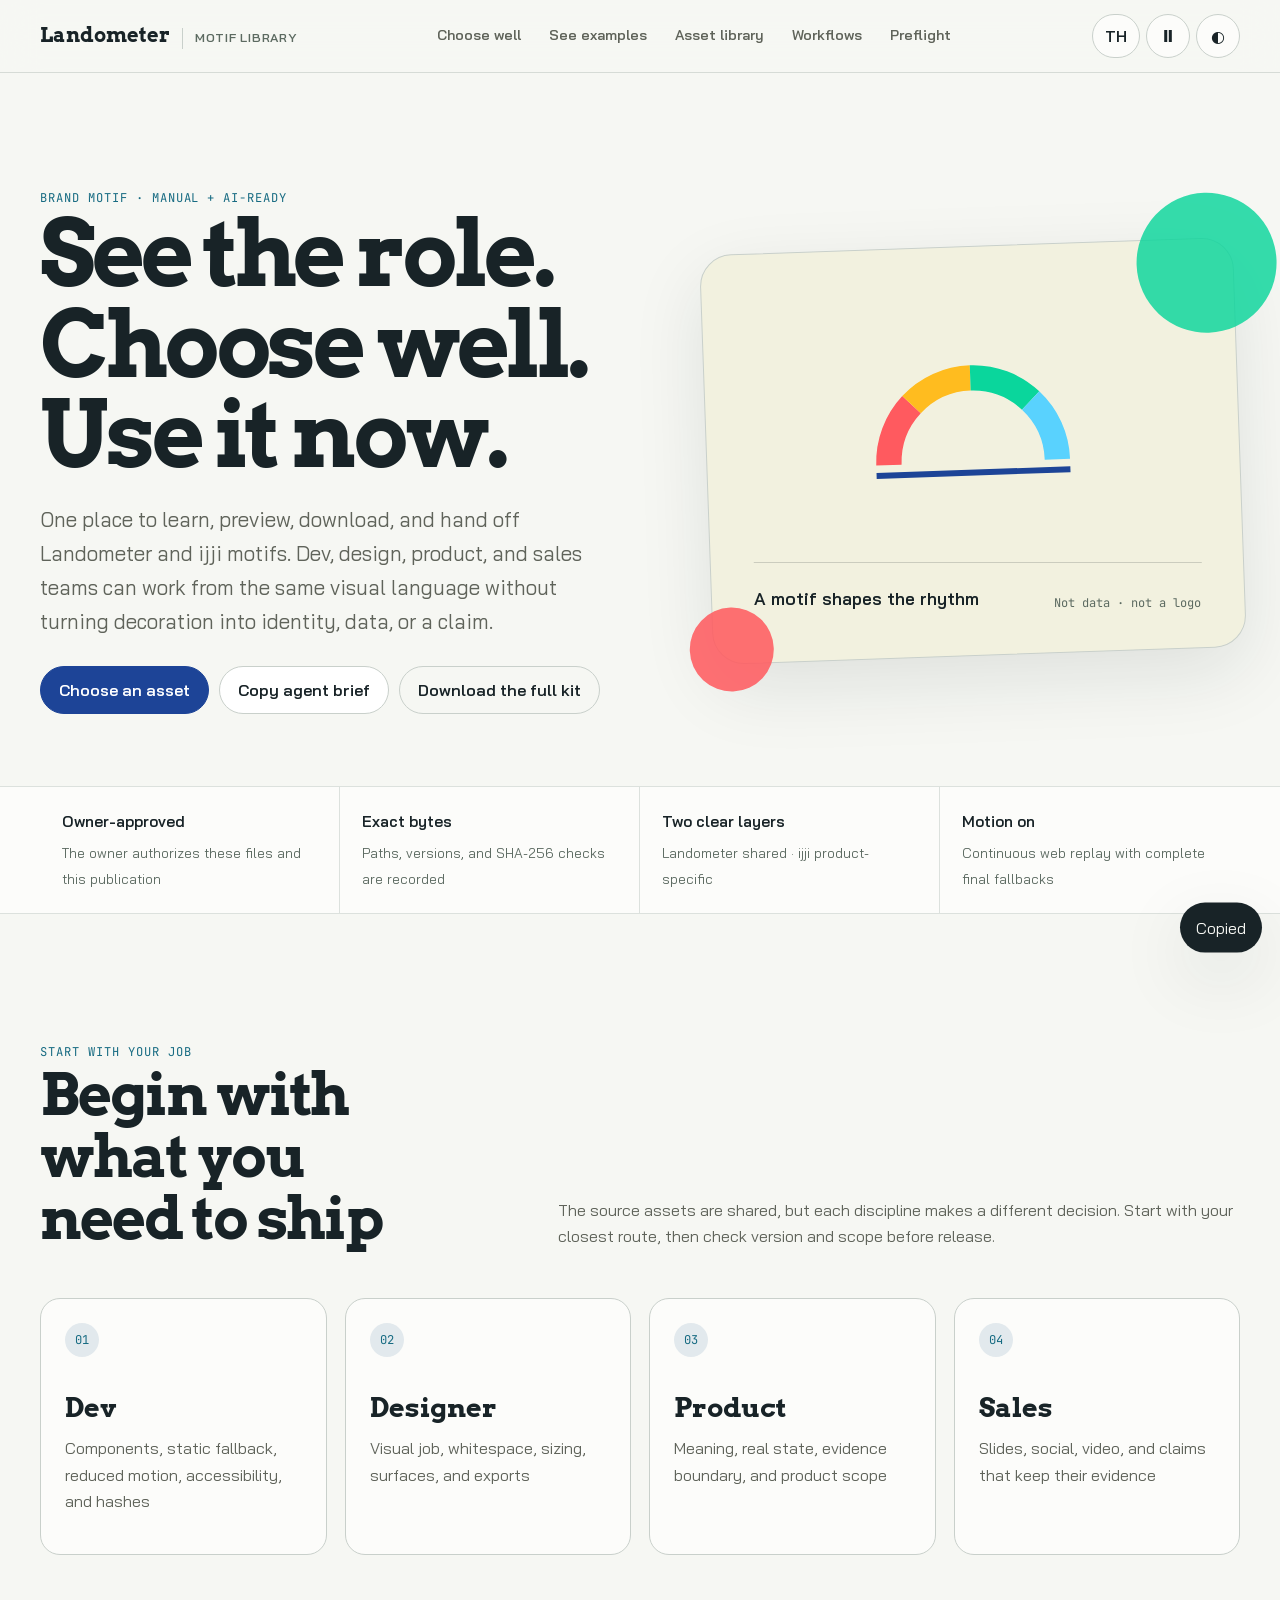
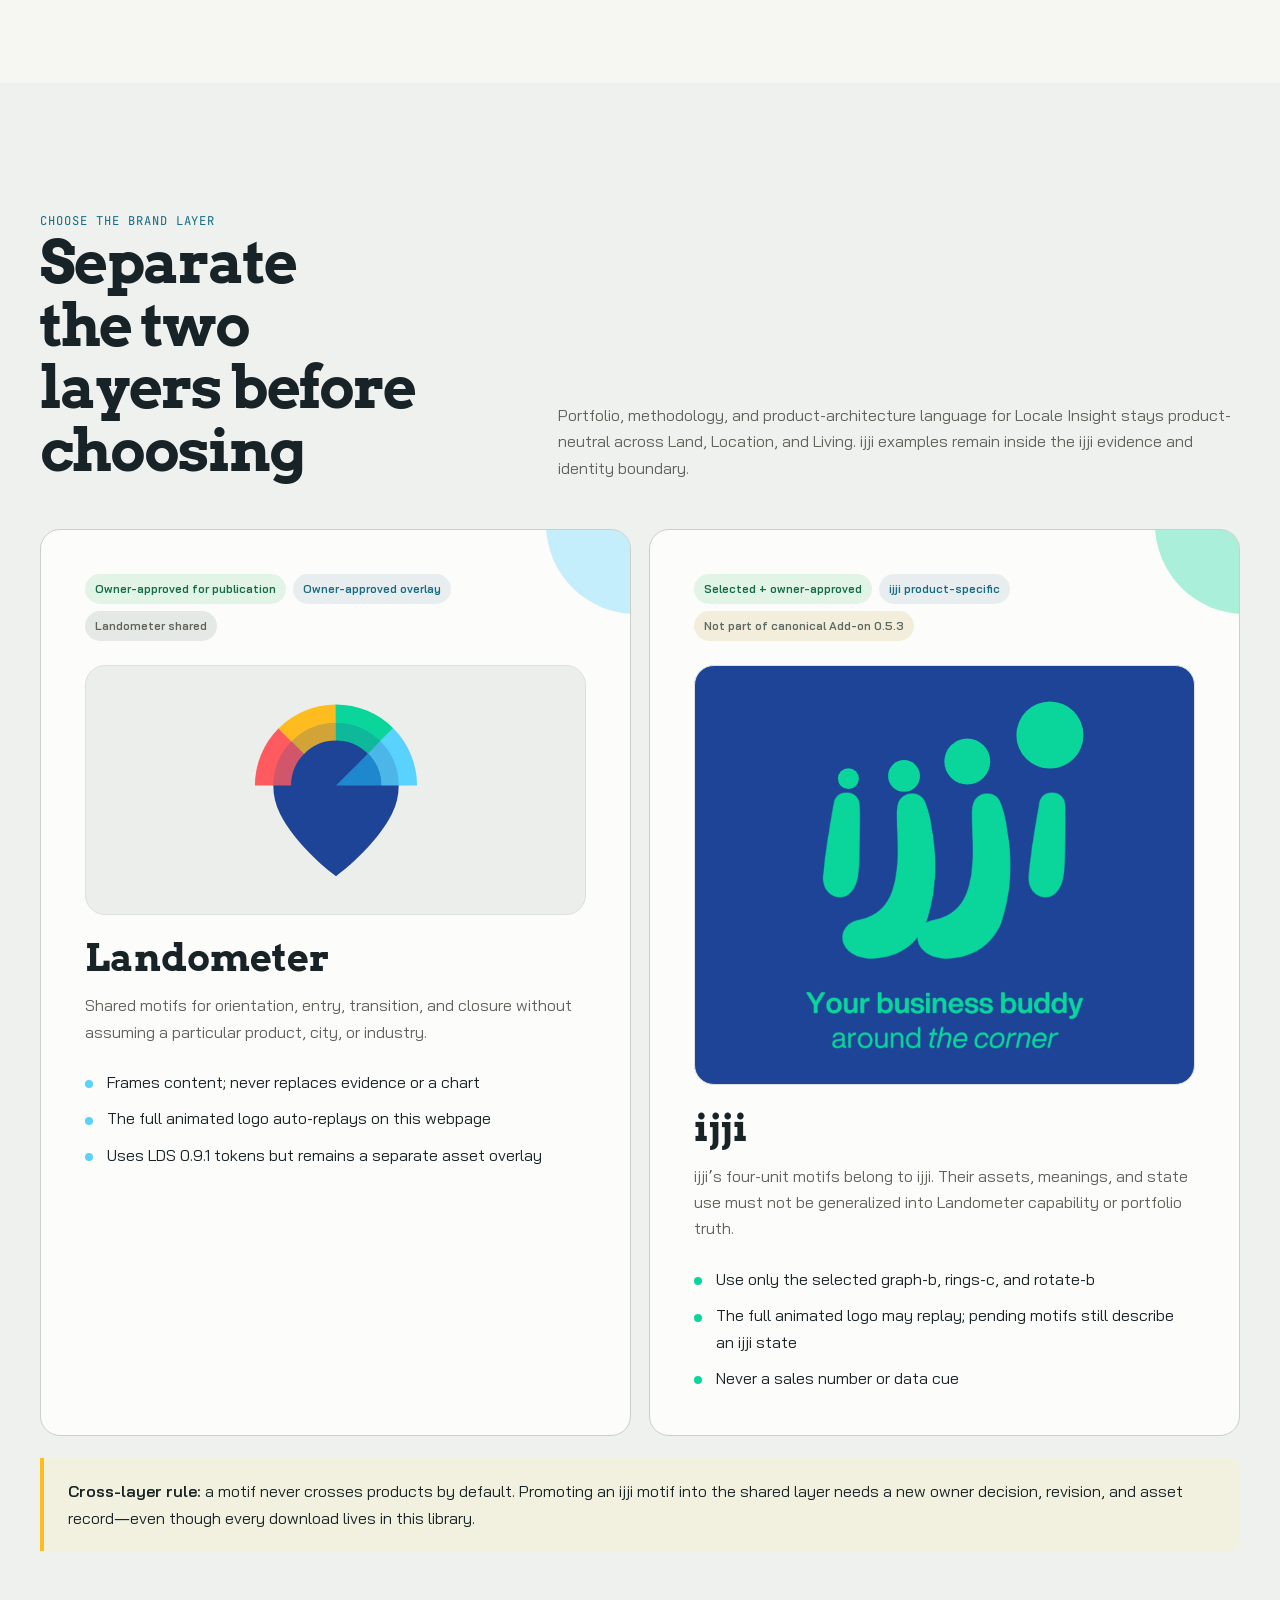
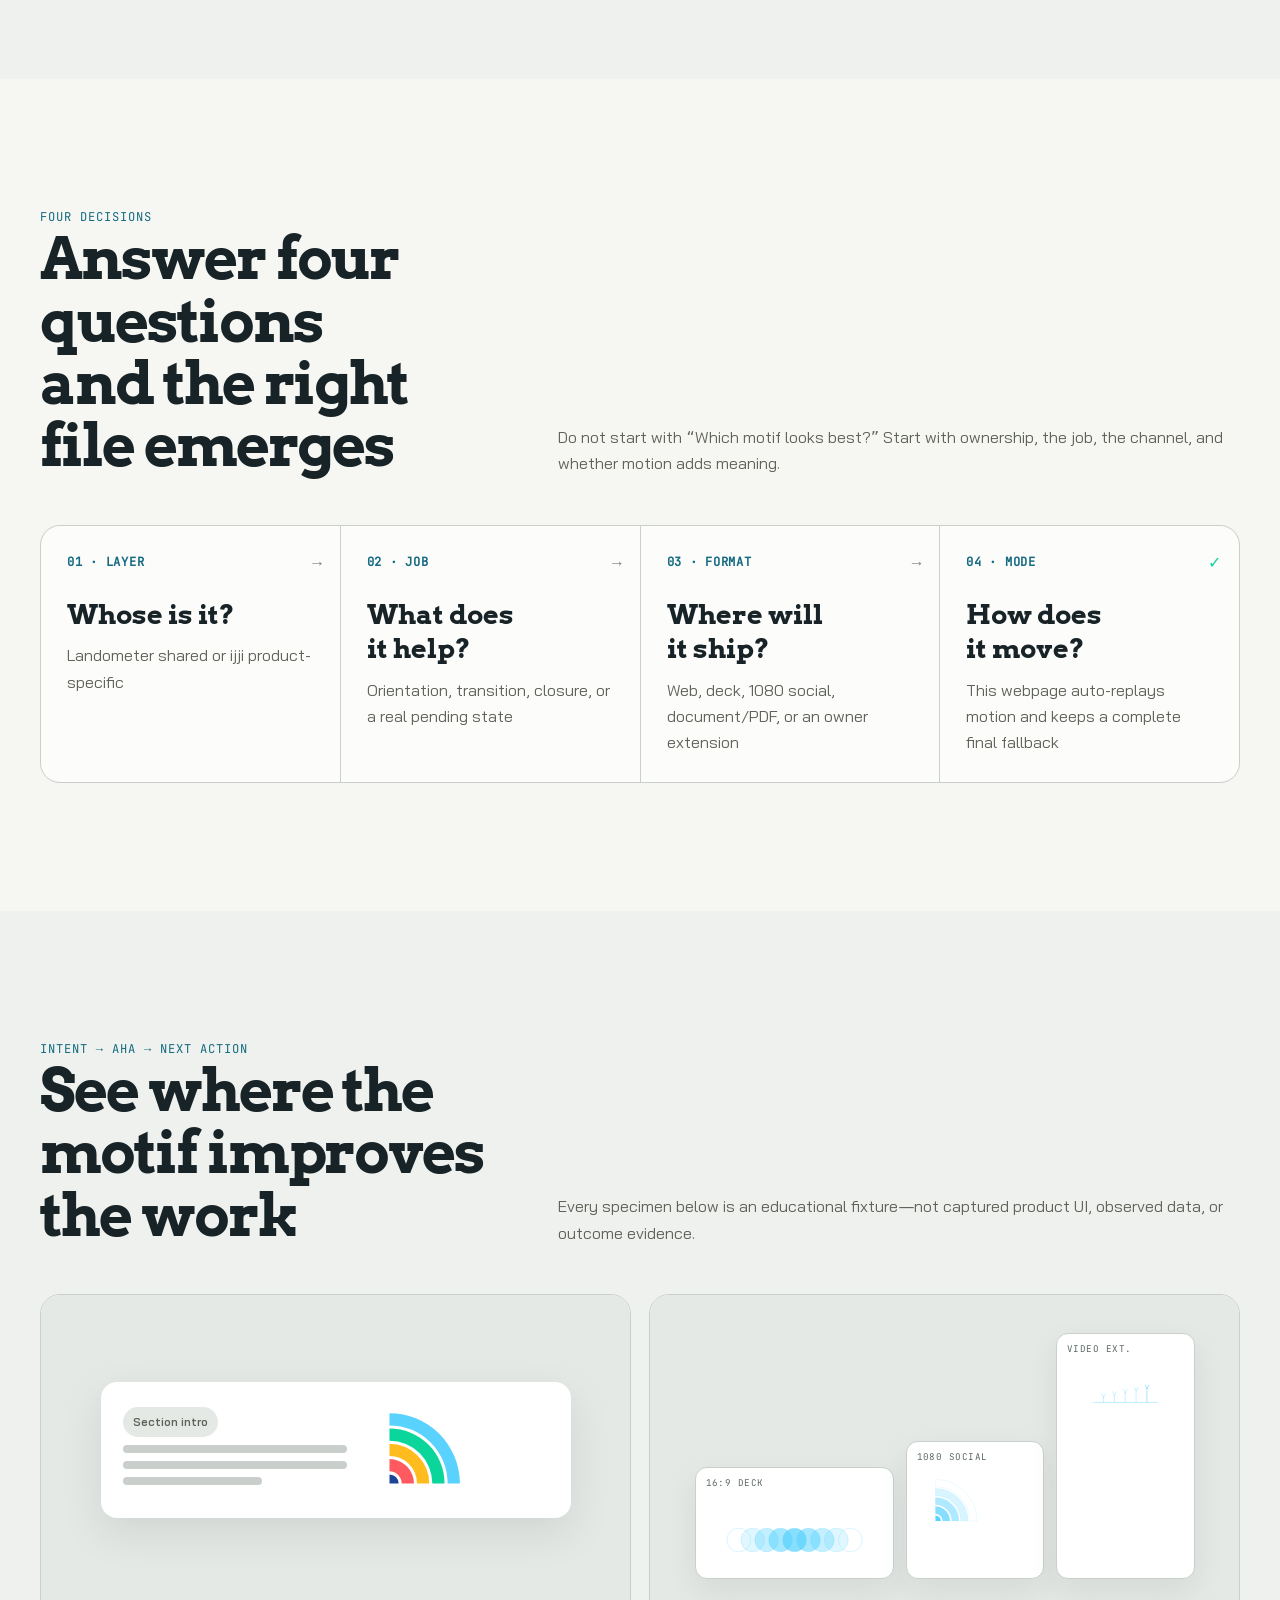
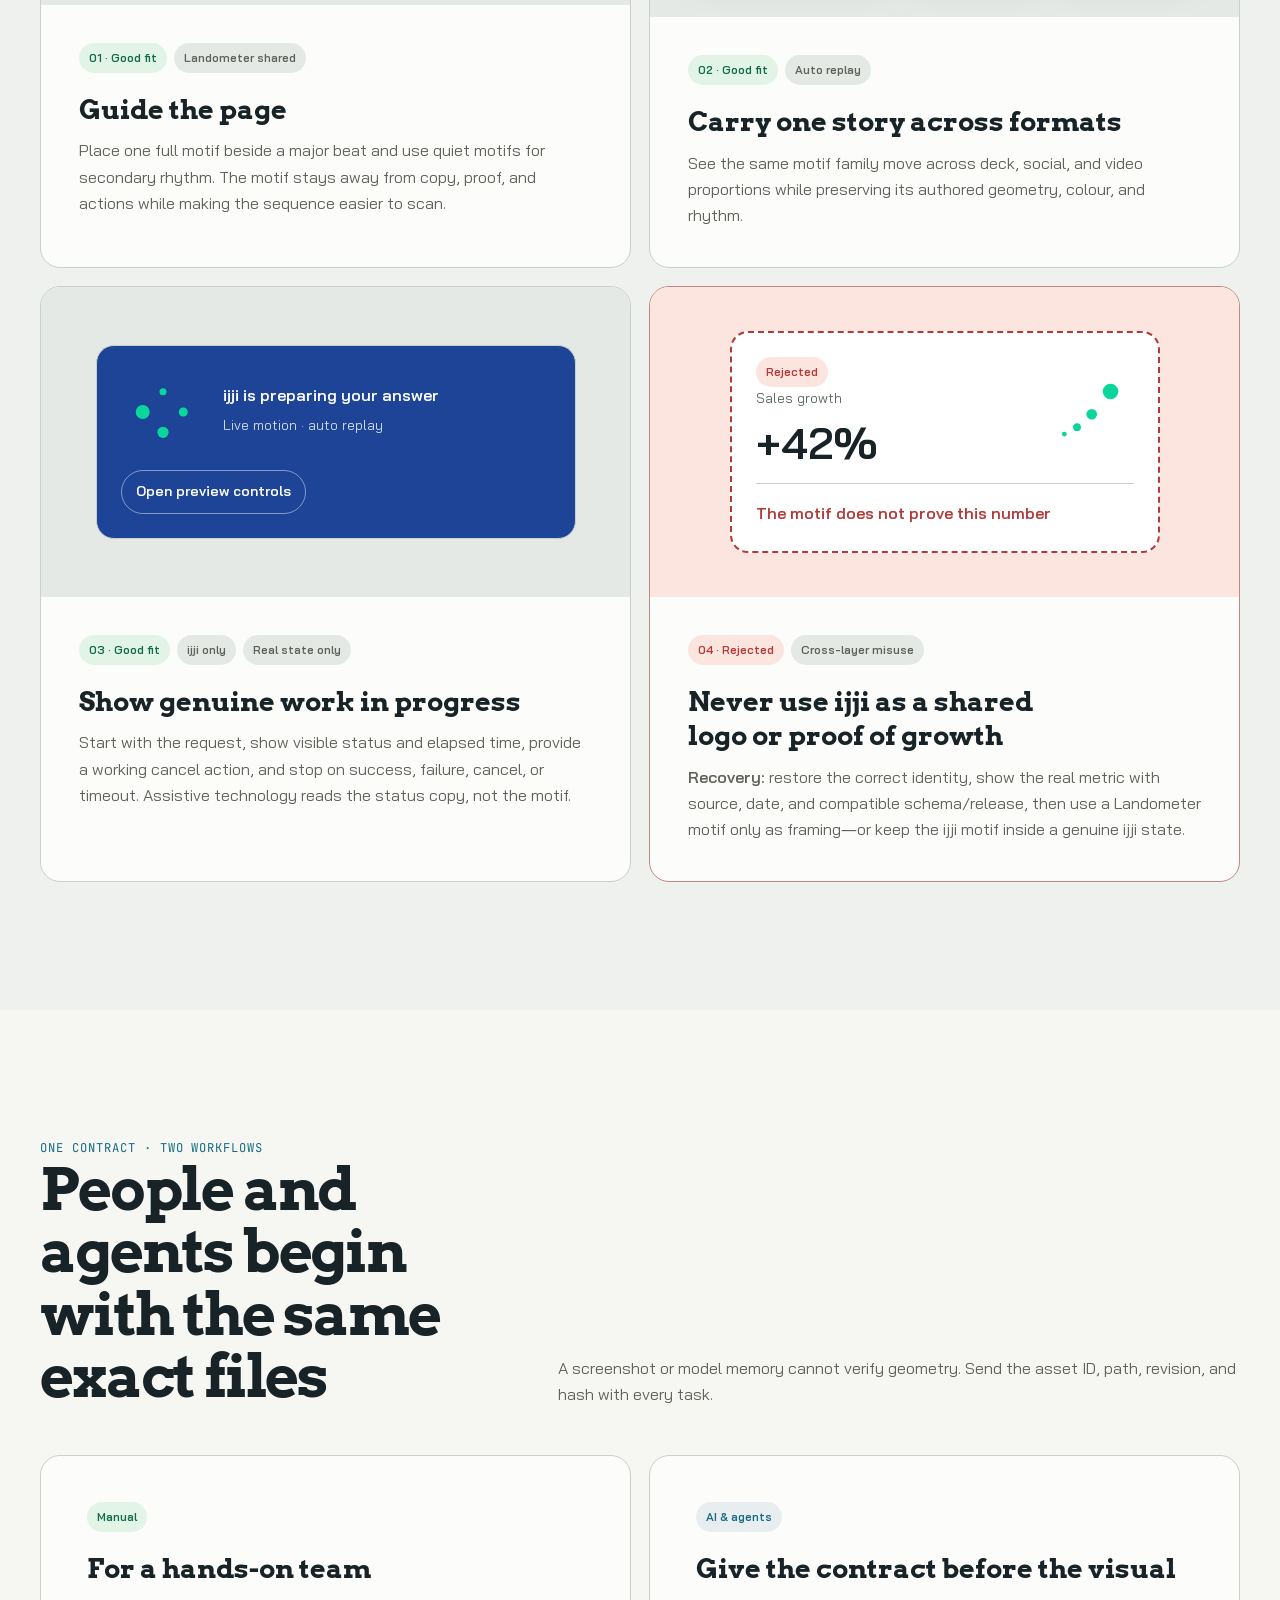
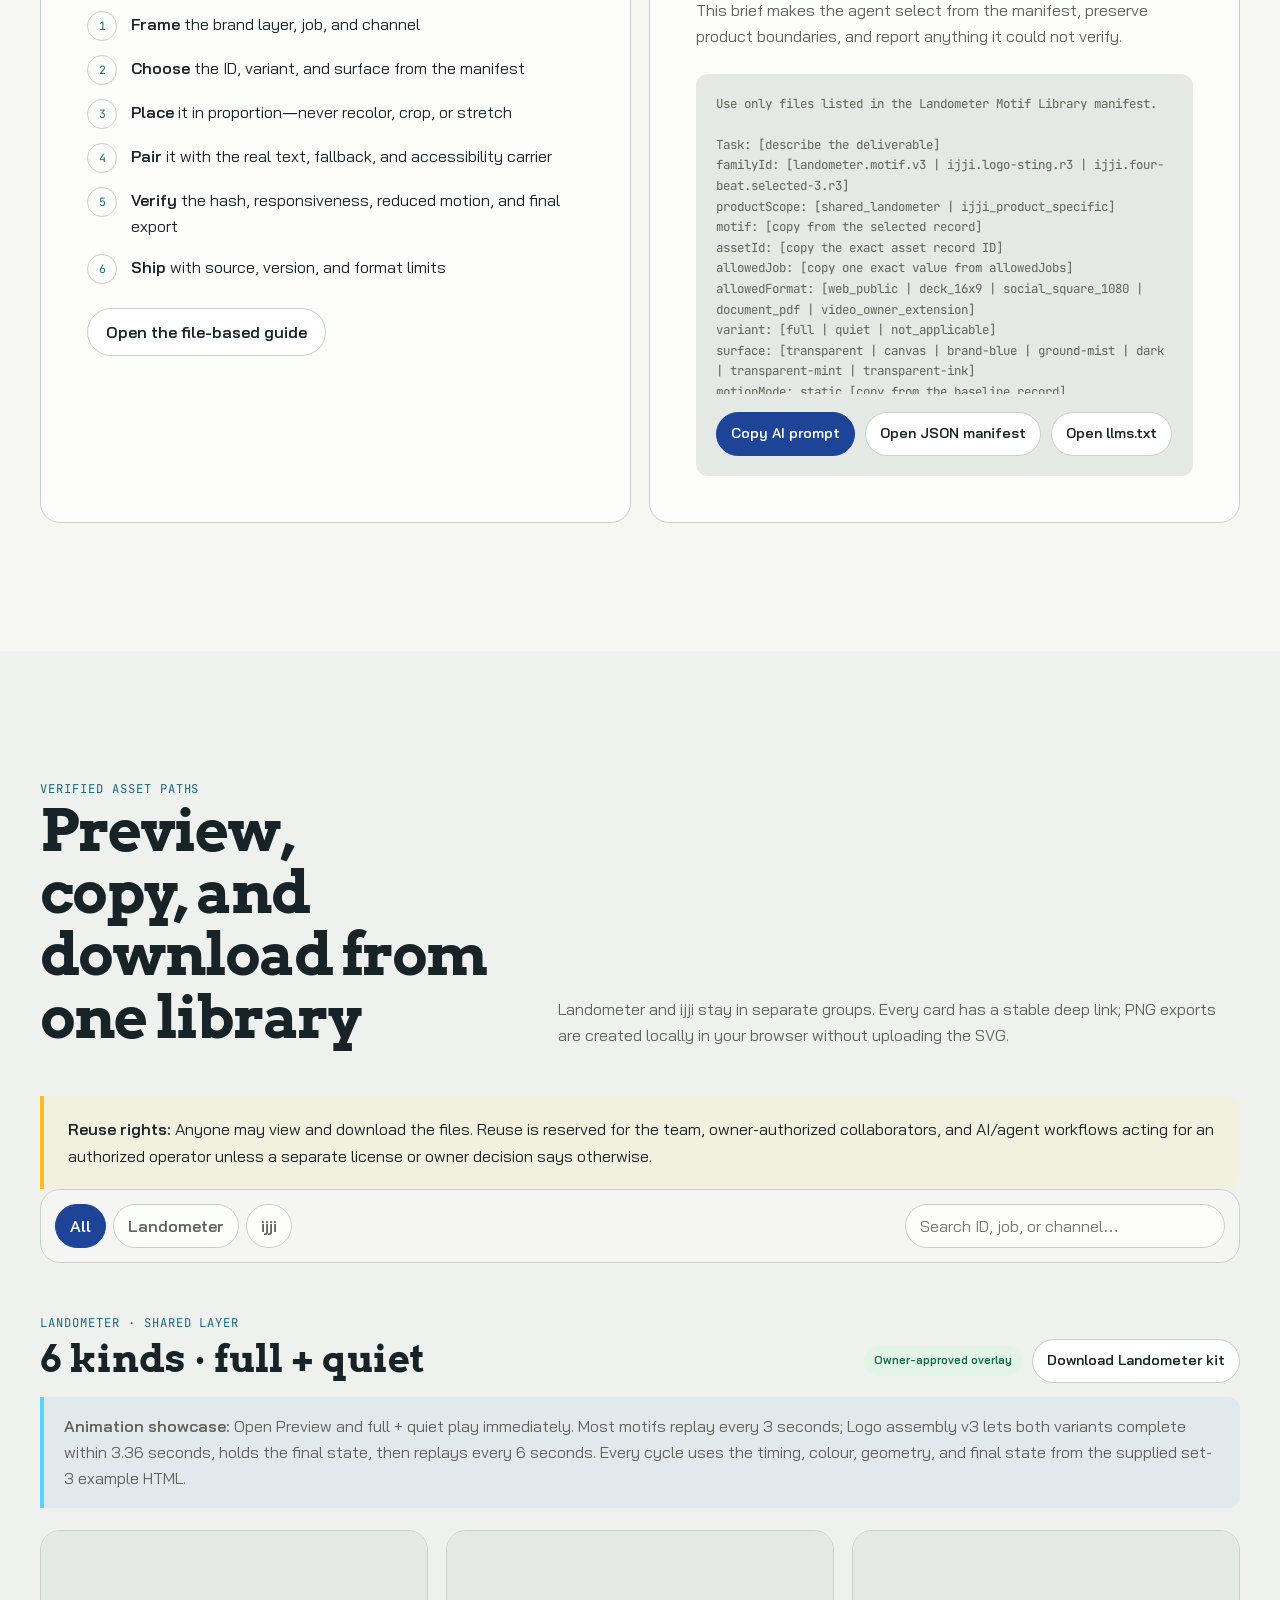
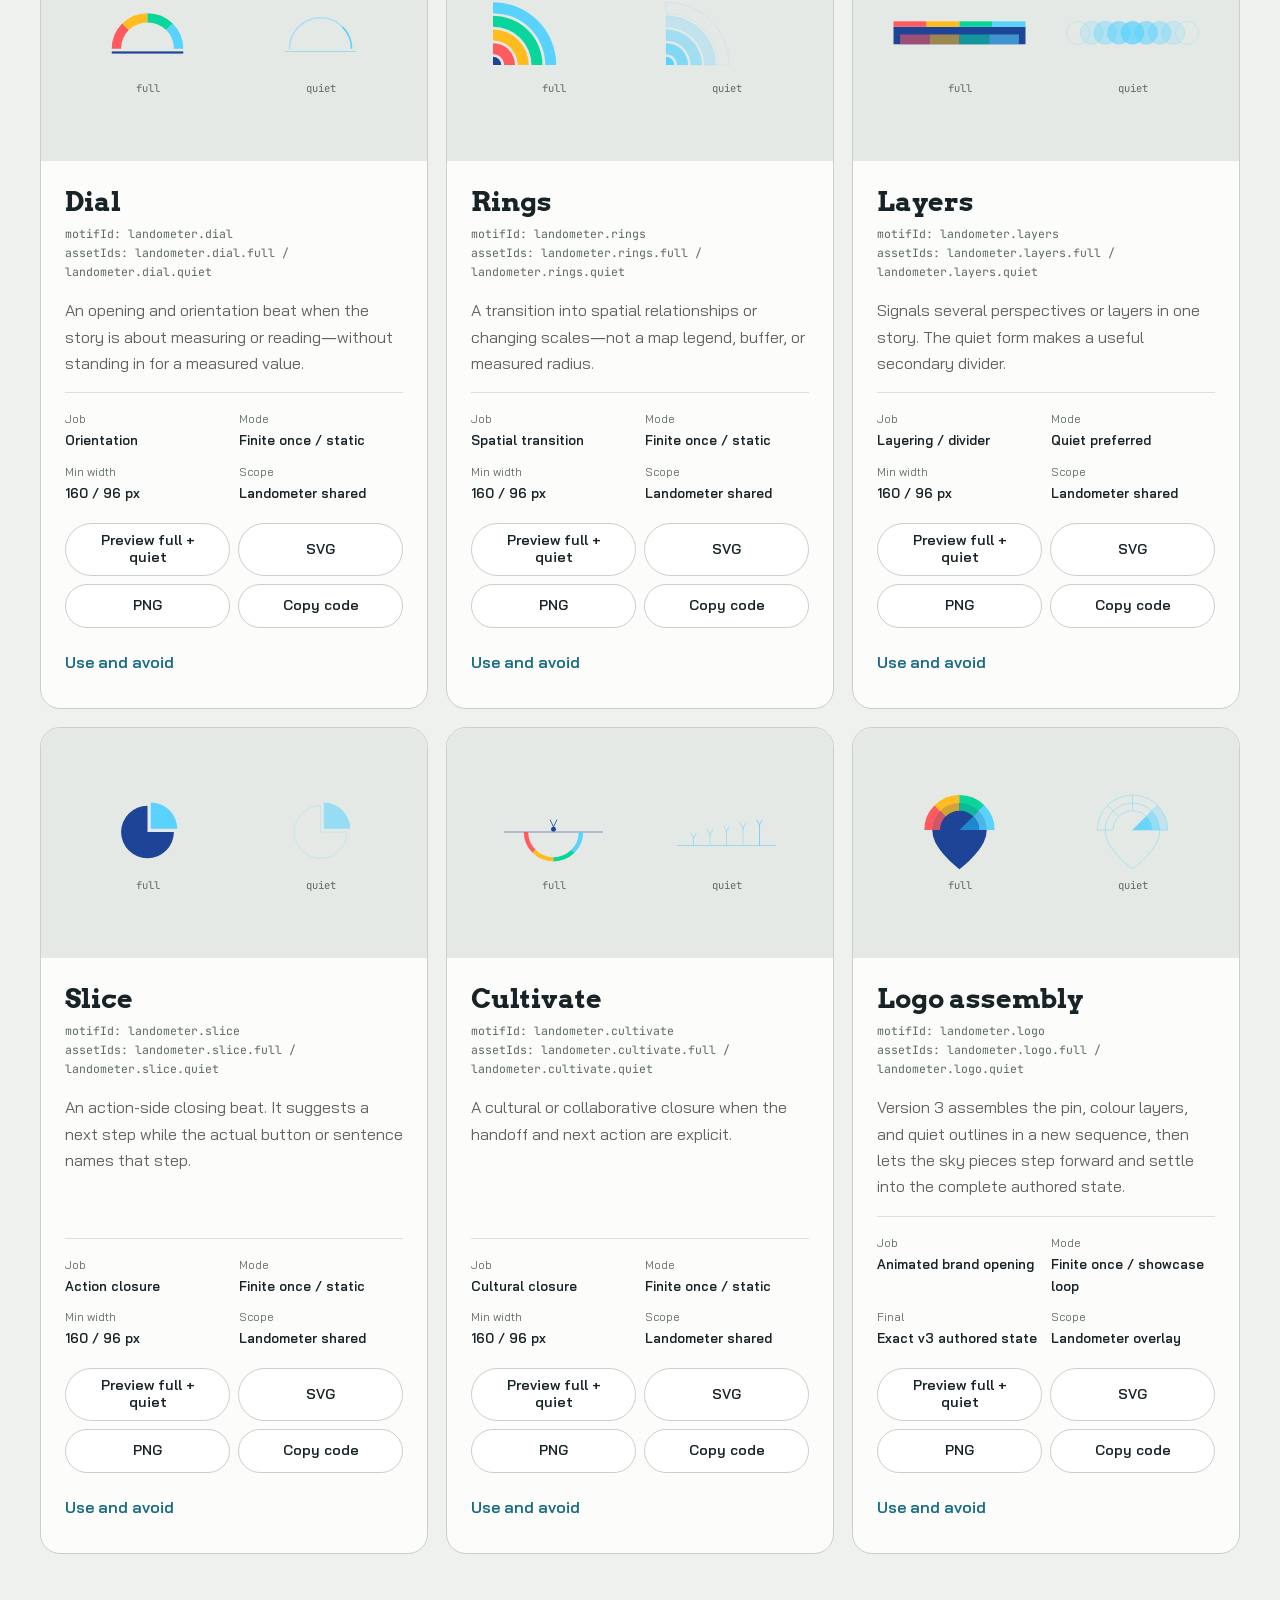
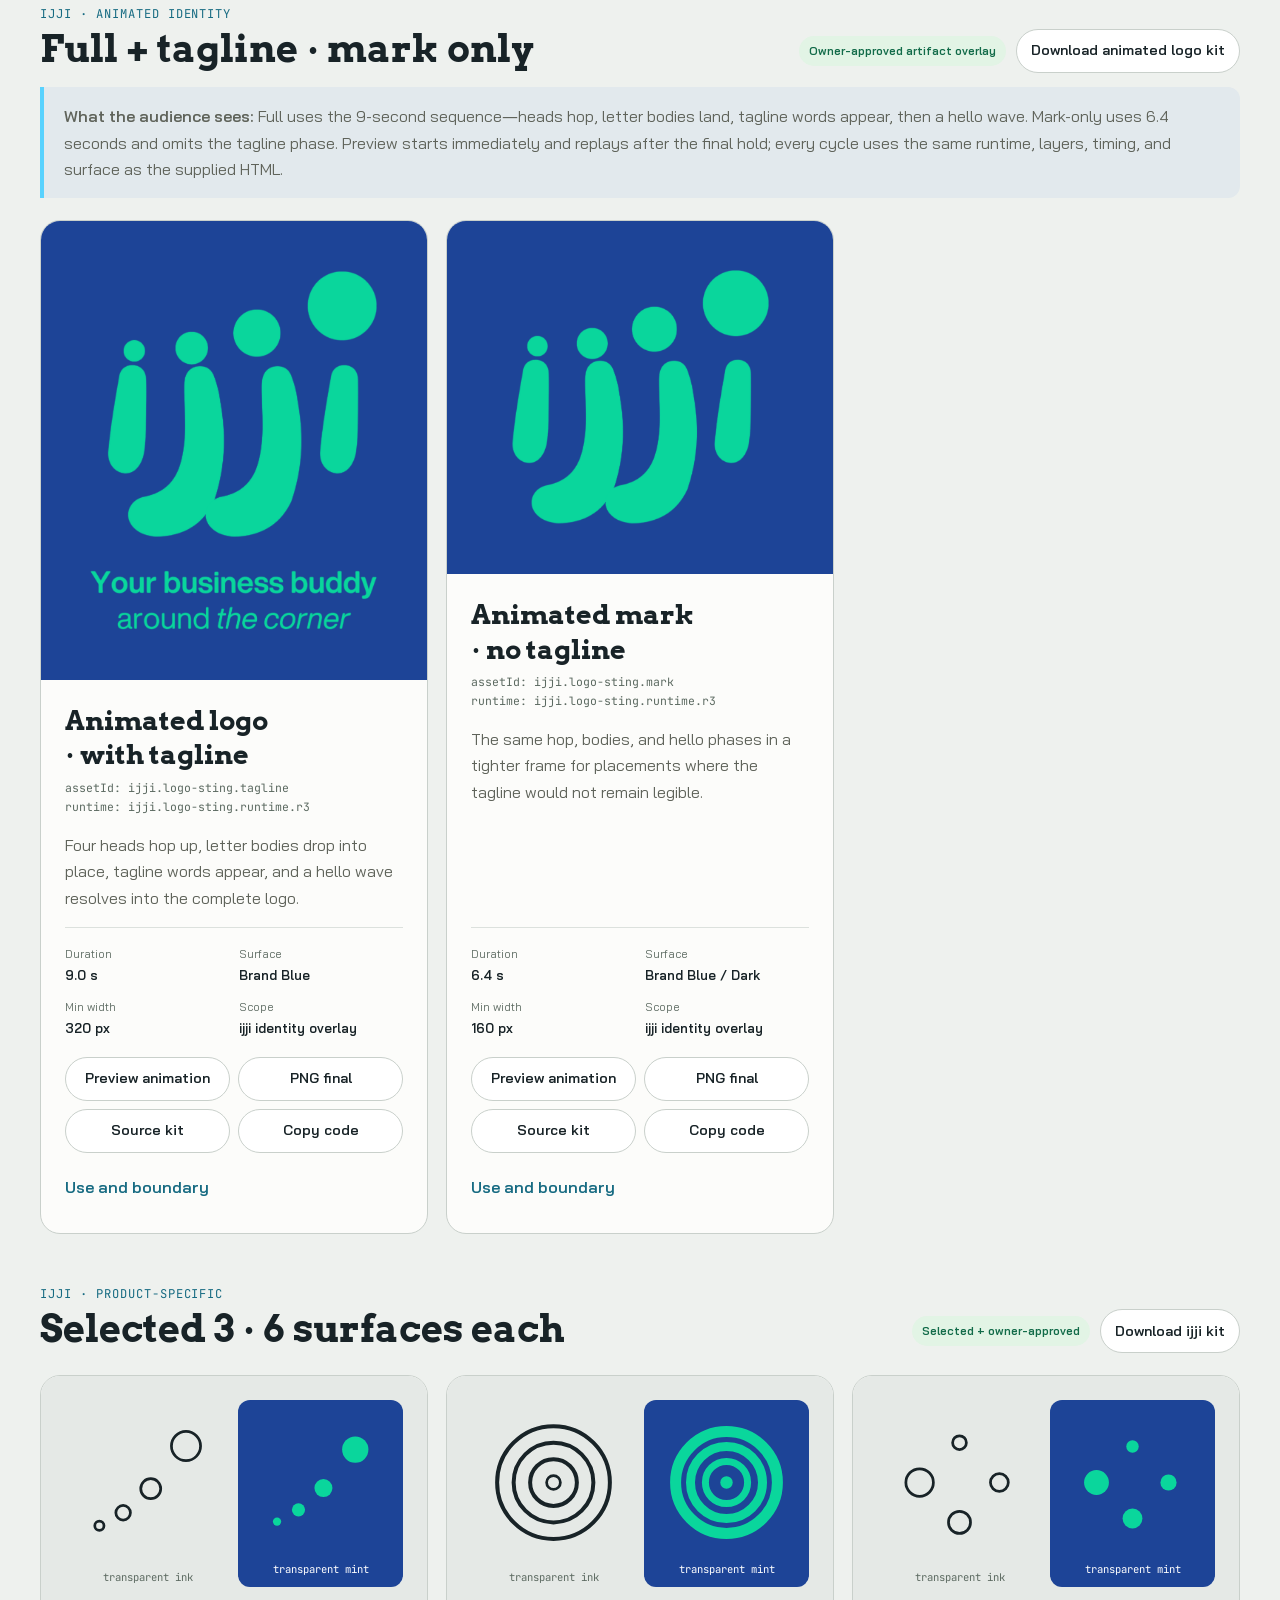
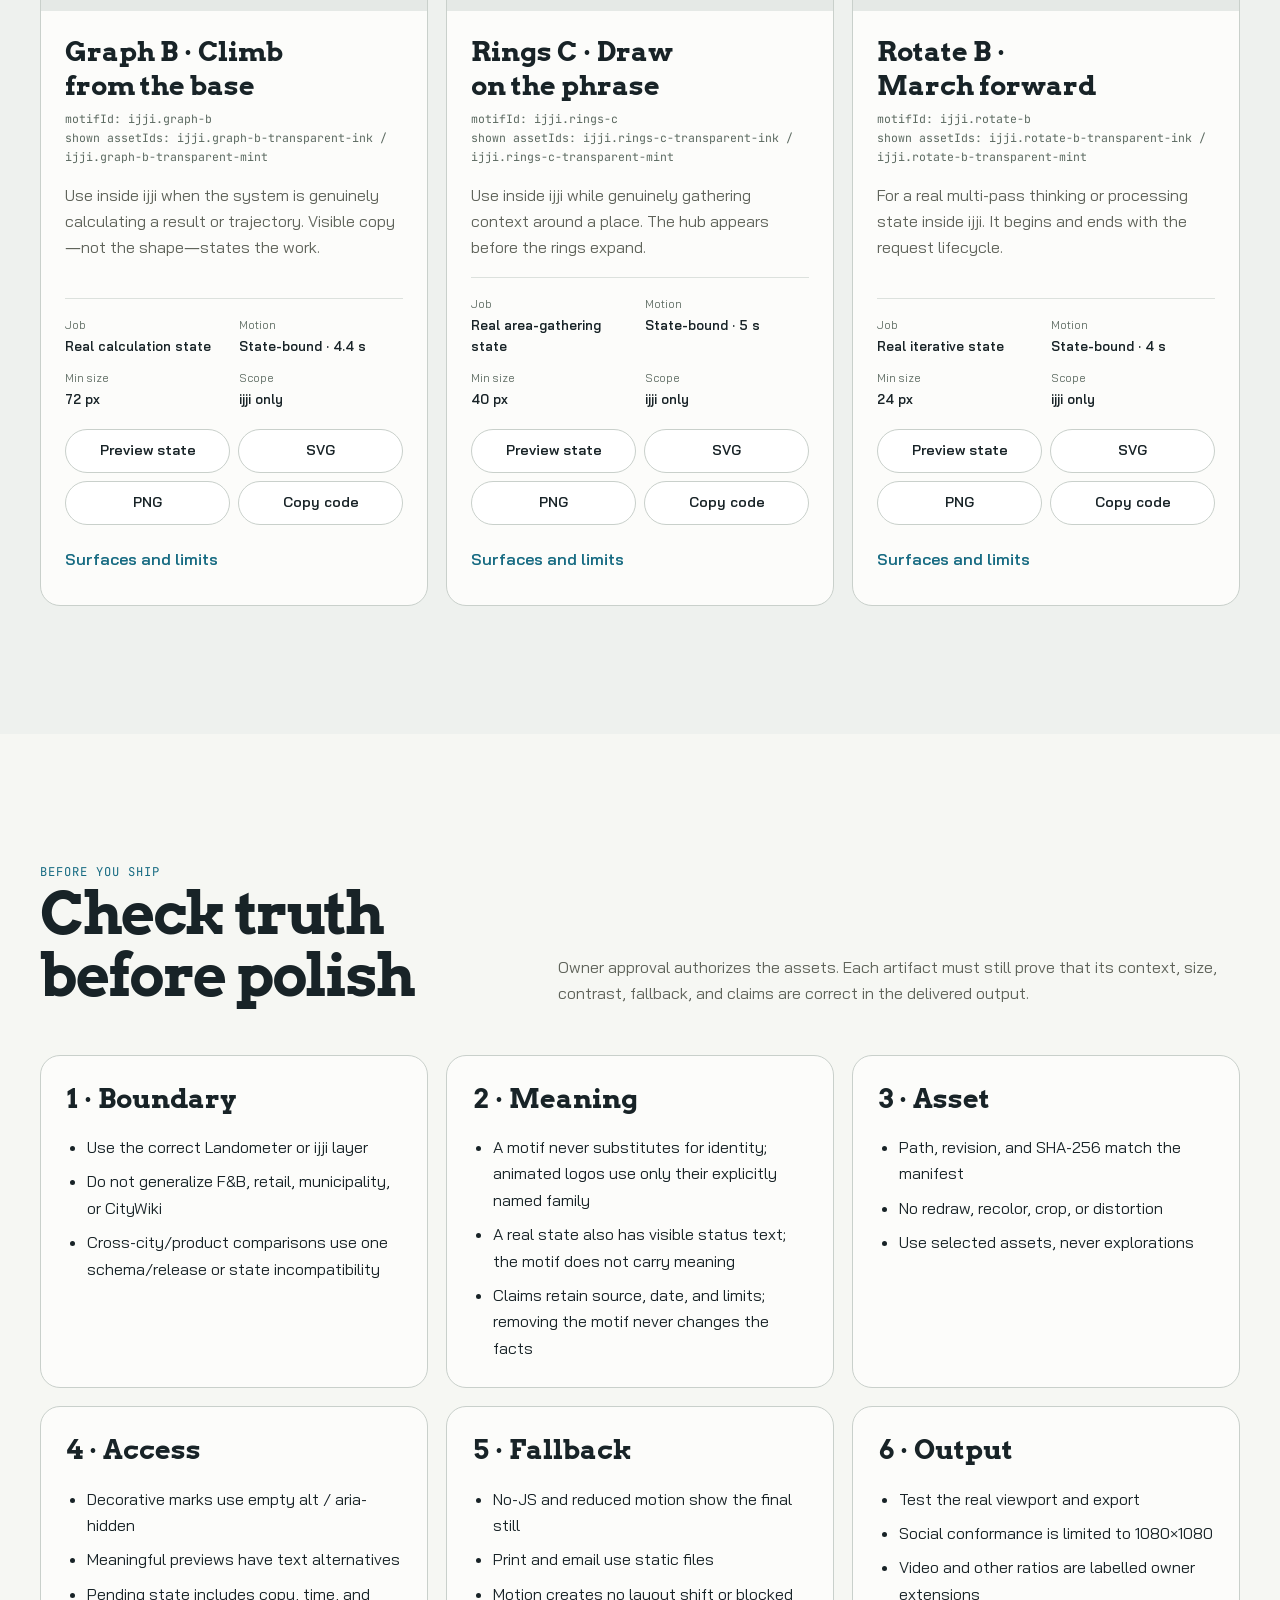
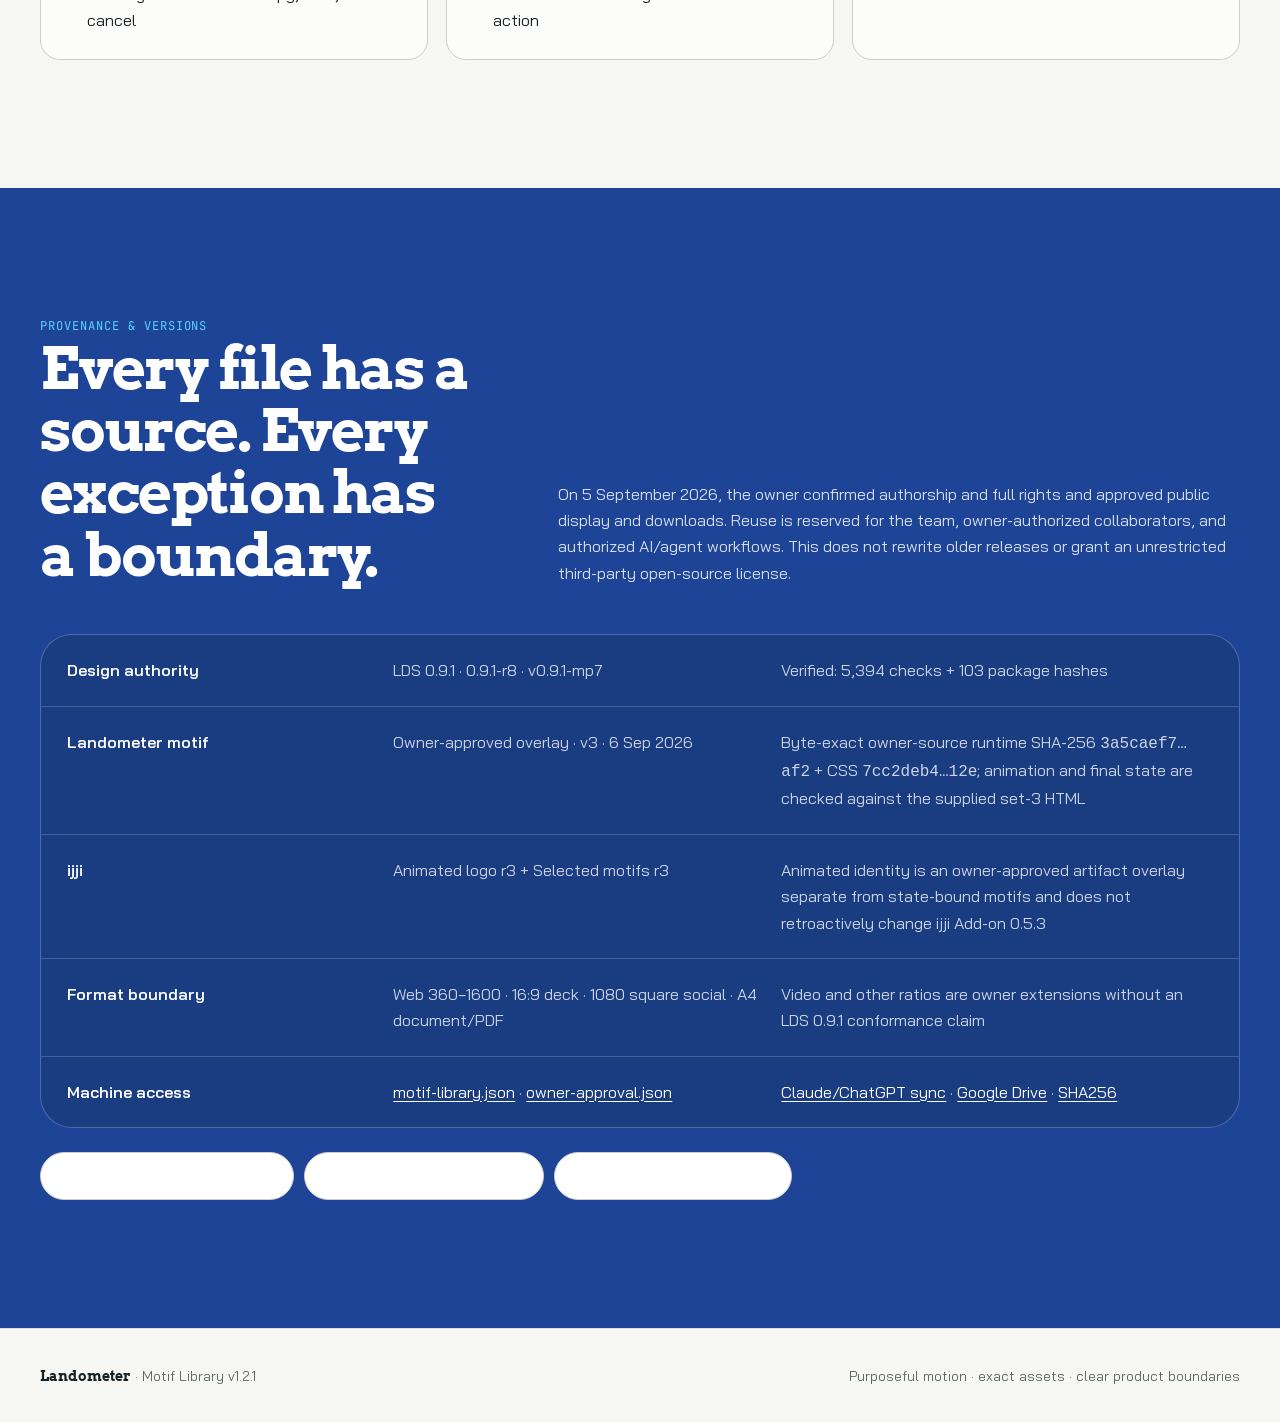
==== commit addbf4db: "Release motif library 1.2.1 autoplay" ====
--- a/en/index.html
+++ b/en/index.html
@@ -31,11 +31,11 @@
       document.documentElement.dataset.theme = savedTheme || (dark ? "dark" : "light");
     } catch (_) {}
   </script>
-  <link rel="stylesheet" href="../site.css?v=1.2.0">
-  <link rel="stylesheet" href="../assets/landometer/landometer-motifs.css?v=1.2.0">
+  <link rel="stylesheet" href="../site.css?v=1.2.1">
+  <link rel="stylesheet" href="../assets/landometer/landometer-motifs.css?v=1.2.1">
   <link rel="stylesheet" href="../assets/ijji/ijji-motion.css">
-  <script src="../assets/landometer/landometer-motifs.js?v=1.2.0" defer></script>
-  <script src="../site.js?v=1.2.0" defer></script>
+  <script src="../assets/landometer/landometer-motifs.js?v=1.2.1" defer></script>
+  <script src="../site.js?v=1.2.1" defer></script>
   <script type="application/ld+json">
   {
     "@context": "https://schema.org",
@@ -46,7 +46,7 @@
     "isAccessibleForFree": true,
     "description": "A governed learning guide and asset library for Landometer shared motifs and ijji product-specific motifs.",
     "creator": { "@type": "Organization", "name": "Landometer" },
-    "version": "1.2.0",
+    "version": "1.2.1",
     "dateModified": "2026-09-06"
   }
   </script>
@@ -69,6 +69,7 @@
       </nav>
       <div class="header-actions">
         <a class="language-link" href="../" lang="th" hreflang="th" aria-label="อ่านภาษาไทย">TH</a>
+        <button class="icon-button" type="button" data-motion-toggle aria-label="Pause animation" title="Pause animation">Ⅱ</button>
         <button class="icon-button" type="button" data-theme-toggle aria-label="Change color theme" title="Change color theme">◐</button>
         <details class="mobile-nav">
           <summary aria-label="Open menu">☰</summary>
@@ -97,12 +98,12 @@
           <div class="cluster">
             <a class="button button-primary" href="#library">Choose an asset</a>
             <button class="button" type="button" data-copy-template="#agent-prompt">Copy agent brief</button>
-            <a class="button button-ghost" href="../assets/downloads/motif-library-v1.2.0.zip" download>Download the full kit</a>
+            <a class="button button-ghost" href="../assets/downloads/motif-library-v1.2.1.zip" download>Download the full kit</a>
           </div>
         </div>
-        <div class="hero-visual" aria-label="Landometer dial motif playing once">
+        <div class="hero-visual" aria-label="A continuously replaying Landometer dial motif example">
           <div class="hero-card">
-            <div class="hero-stage" data-lm-live data-kind="dial" data-static="../assets/landometer/svg/dial-full.svg">
+            <div class="hero-stage" data-lm-live data-kind="dial" data-ink="blue" data-loop="3000" data-static="../assets/landometer/svg/dial-full.svg">
               <img src="../assets/landometer/svg/dial-full.svg" alt="The Landometer dial motif, a four-beat measuring form">
             </div>
             <div class="hero-note">
@@ -119,7 +120,7 @@
         <div class="trust-item"><b>Owner-approved</b><span>The owner authorizes these files and this publication</span></div>
         <div class="trust-item"><b>Exact bytes</b><span>Paths, versions, and SHA-256 checks are recorded</span></div>
         <div class="trust-item"><b>Two clear layers</b><span>Landometer shared · ijji product-specific</span></div>
-        <div class="trust-item"><b>Static first</b><span>Final stills support no-JS, print, and reduced motion</span></div>
+        <div class="trust-item"><b>Motion on</b><span>Continuous web replay with complete final fallbacks</span></div>
       </div>
     </section>
 
@@ -147,15 +148,17 @@
         <div class="lane-grid">
           <article class="lane lane-landometer">
             <div class="badge-row"><span class="badge badge-approved">Owner-approved for publication</span><span class="badge badge-overlay">Owner-approved overlay</span><span class="badge">Landometer shared</span></div>
+            <div class="lane-brand-motion lane-brand-motion-landometer" data-lm-live data-kind="logo" data-ink="blue" data-loop="6000"><img src="../assets/landometer/svg/logo-full.svg?v=1.2.1" alt="Landometer logo full"></div>
             <h3>Landometer</h3>
             <p class="subtle">Shared motifs for orientation, entry, transition, and closure without assuming a particular product, city, or industry.</p>
-            <ul class="lane-list"><li>Frames content; never replaces evidence or a chart</li><li>Finite motion with a stable final still</li><li>Uses LDS 0.9.1 tokens but remains a separate asset overlay</li></ul>
+            <ul class="lane-list"><li>Frames content; never replaces evidence or a chart</li><li>The full animated logo auto-replays on this webpage</li><li>Uses LDS 0.9.1 tokens but remains a separate asset overlay</li></ul>
           </article>
           <article class="lane lane-ijji">
             <div class="badge-row"><span class="badge badge-approved">Selected + owner-approved</span><span class="badge badge-overlay">ijji product-specific</span><span class="badge badge-warning">Not part of canonical Add-on 0.5.3</span></div>
+            <div class="lane-brand-motion lane-brand-motion-ijji" data-ijji-logo-live><img src="../assets/ijji/logo-sting/layers/ijji-logo-still.png?v=1.2.1" alt="ijji — Your business buddy around the corner"></div>
             <h3>ijji</h3>
             <p class="subtle">ijji’s four-unit motifs belong to ijji. Their assets, meanings, and state use must not be generalized into Landometer capability or portfolio truth.</p>
-            <ul class="lane-list"><li>Use only the selected graph-b, rings-c, and rotate-b</li><li>Motion binds to genuine pending work</li><li>Never a logo, sales number, or data cue</li></ul>
+            <ul class="lane-list"><li>Use only the selected graph-b, rings-c, and rotate-b</li><li>The full animated logo may replay; pending motifs still describe an ijji state</li><li>Never a sales number or data cue</li></ul>
           </article>
         </div>
         <div class="boundary-callout"><p><strong>Cross-layer rule:</strong> a motif never crosses products by default. Promoting an ijji motif into the shared layer needs a new owner decision, revision, and asset record—even though every download lives in this library.</p></div>
@@ -172,7 +175,7 @@
           <article class="decision-step"><b>01 · LAYER</b><h3>Whose is it?</h3><p>Landometer shared or ijji product-specific</p></article>
           <article class="decision-step"><b>02 · JOB</b><h3>What does it help?</h3><p>Orientation, transition, closure, or a real pending state</p></article>
           <article class="decision-step"><b>03 · FORMAT</b><h3>Where will it ship?</h3><p>Web, deck, 1080 social, document/PDF, or an owner extension</p></article>
-          <article class="decision-step"><b>04 · MODE</b><h3>Must it move?</h3><p>Prefer a still when it communicates enough; motion always needs a fallback</p></article>
+          <article class="decision-step"><b>04 · MODE</b><h3>How does it move?</h3><p>This webpage auto-replays motion and keeps a complete final fallback</p></article>
         </div>
       </div>
     </section>
@@ -185,19 +188,19 @@
         </div>
         <div class="case-grid">
           <article class="case-card">
-            <div class="case-visual"><div class="mini-web"><div><span class="badge">Section intro</span><div class="fake-line"></div><div class="fake-line"></div><div class="fake-line short"></div></div><img src="../assets/landometer/svg/rings-full.svg" alt="Rings motif beside a section introduction"></div></div>
+            <div class="case-visual"><div class="mini-web"><div><span class="badge">Section intro</span><div class="fake-line"></div><div class="fake-line"></div><div class="fake-line short"></div></div><span class="inline-motif-stage" data-lm-live data-kind="rings" data-ink="blue" data-loop="3000"><img src="../assets/landometer/svg/rings-full.svg" alt="Rings motif beside a section introduction"></span></div></div>
             <div class="case-copy"><div class="badge-row"><span class="badge badge-approved">01 · Good fit</span><span class="badge">Landometer shared</span></div><h3>Guide the page</h3><p class="subtle">Place one full motif beside a major beat and use quiet motifs for secondary rhythm. The motif stays away from copy, proof, and actions while making the sequence easier to scan.</p></div>
           </article>
           <article class="case-card" id="formats">
-            <div class="case-visual"><div class="format-triptych" aria-label="Motifs applied in a slide, social tile, and video frame"><div class="format-frame slide" data-label="16:9 DECK"><img src="../assets/landometer/svg/layers-quiet.svg" alt="Quiet layers motif in a slide"></div><div class="format-frame social" data-label="1080 SOCIAL"><img src="../assets/landometer/svg/rings-quiet.svg" alt="Quiet rings motif in a square post"></div><div class="format-frame video" data-label="VIDEO EXT."><img src="../assets/landometer/svg/cultivate-quiet.svg" alt="Quiet cultivate motif in a video frame"></div></div></div>
-            <div class="case-copy"><div class="badge-row"><span class="badge badge-approved">02 · Good fit</span><span class="badge">Static first</span></div><h3>Carry one story across formats</h3><p class="subtle">Use stable stills across decks, PDFs, and social. Video is an owner-approved extension with no LDS 0.9.1 format-conformance claim. Sourced copy and charts still carry every claim.</p></div>
+            <div class="case-visual"><div class="format-triptych" aria-label="Motifs applied in a slide, social tile, and video frame"><div class="format-frame slide" data-label="16:9 DECK"><span class="inline-motif-stage" data-lm-live data-kind="layers" data-quiet="true" data-loop="3000"><img src="../assets/landometer/svg/layers-quiet.svg" alt="Quiet layers motif in a slide"></span></div><div class="format-frame social" data-label="1080 SOCIAL"><span class="inline-motif-stage" data-lm-live data-kind="rings" data-quiet="true" data-loop="3000"><img src="../assets/landometer/svg/rings-quiet.svg" alt="Quiet rings motif in a square post"></span></div><div class="format-frame video" data-label="VIDEO EXT."><span class="inline-motif-stage" data-lm-live data-kind="cultivate" data-quiet="true" data-loop="3000"><img src="../assets/landometer/svg/cultivate-quiet.svg" alt="Quiet cultivate motif in a video frame"></span></div></div></div>
+            <div class="case-copy"><div class="badge-row"><span class="badge badge-approved">02 · Good fit</span><span class="badge">Auto replay</span></div><h3>Carry one story across formats</h3><p class="subtle">See the same motif family move across deck, social, and video proportions while preserving its authored geometry, colour, and rhythm.</p></div>
           </article>
           <article class="case-card">
-            <div class="case-visual"><div class="working-demo"><div class="working-row"><img src="../assets/ijji/svg/ijji-rotate-b-transparent-mint.svg" alt="ijji rotate-b motif in a pending-state example"><div><p><strong>ijji is preparing your answer</strong></p><p class="small" style="color:rgba(255,255,255,.8)">State specimen · not started</p></div></div><button class="button button-small" type="button" data-preview-brand="ijji" data-preview-id="rotate-b" data-duration="4">Try the 4-second state</button></div></div>
+            <div class="case-visual"><div class="working-demo"><div class="working-row"><span class="inline-motif-stage" data-ijji-motif-live data-kind="rotate-b" data-surface="transparent-mint"><img src="../assets/ijji/svg/ijji-rotate-b-transparent-mint.svg" alt="ijji rotate-b motif in a pending-state example"></span><div><p><strong>ijji is preparing your answer</strong></p><p class="small" style="color:rgba(255,255,255,.8)">Live motion · auto replay</p></div></div><button class="button button-small" type="button" data-preview-brand="ijji" data-preview-id="rotate-b" data-duration="4">Open preview controls</button></div></div>
             <div class="case-copy"><div class="badge-row"><span class="badge badge-approved">03 · Good fit</span><span class="badge">ijji only</span><span class="badge">Real state only</span></div><h3>Show genuine work in progress</h3><p class="subtle">Start with the request, show visible status and elapsed time, provide a working cancel action, and stop on success, failure, cancel, or timeout. Assistive technology reads the status copy, not the motif.</p></div>
           </article>
           <article class="case-card case-card-rejected">
-            <div class="case-visual"><div class="bad-proof"><div class="bad-proof-head"><div><span class="badge badge-rejected">Rejected</span><p class="small">Sales growth</p><strong>+42%</strong></div><img src="../assets/ijji/svg/ijji-graph-b-transparent-mint.svg" alt="Rejected example: graph-b used as sales proof"></div><p class="strike-note">The motif does not prove this number</p></div></div>
+            <div class="case-visual"><div class="bad-proof"><div class="bad-proof-head"><div><span class="badge badge-rejected">Rejected</span><p class="small">Sales growth</p><strong>+42%</strong></div><span class="inline-motif-stage" data-ijji-motif-live data-kind="graph-b" data-surface="transparent-mint"><img src="../assets/ijji/svg/ijji-graph-b-transparent-mint.svg" alt="Rejected example: graph-b used as sales proof"></span></div><p class="strike-note">The motif does not prove this number</p></div></div>
             <div class="case-copy"><div class="badge-row"><span class="badge badge-rejected">04 · Rejected</span><span class="badge">Cross-layer misuse</span></div><h3>Never use ijji as a shared logo or proof of growth</h3><p class="subtle"><strong>Recovery:</strong> restore the correct identity, show the real metric with source, date, and compatible schema/release, then use a Landometer motif only as framing—or keep the ijji motif inside a genuine ijji state.</p></div>
           </article>
         </div>
@@ -244,25 +247,25 @@
         <div class="boundary-callout"><p><strong>Reuse rights:</strong> Anyone may view and download the files. Reuse is reserved for the team, owner-authorized collaborators, and AI/agent workflows acting for an authorized operator unless a separate license or owner decision says otherwise.</p></div>
         <div class="library-tools" aria-label="Asset library filters"><div class="filter-row"><div class="filter-buttons" role="group" aria-label="Filter by brand"><button class="filter-button" type="button" data-filter="all" aria-pressed="true">All</button><button class="filter-button" type="button" data-filter="landometer" aria-pressed="false">Landometer</button><button class="filter-button" type="button" data-filter="ijji" aria-pressed="false">ijji</button></div><label class="search-wrap"><span class="visually-hidden">Search assets</span><input type="search" data-asset-search placeholder="Search ID, job, or channel…" autocomplete="off"></label></div><p class="visually-hidden" data-filter-status aria-live="polite"></p></div>
 
-        <div class="family-head" data-family="landometer"><div><p class="eyebrow">Landometer · shared layer</p><h3>6 kinds · full + quiet</h3></div><div class="cluster"><span class="badge badge-approved">Owner-approved overlay</span><a class="button button-small" href="../assets/downloads/landometer-motifs-v3.zip" download>Download Landometer kit</a></div></div>
-        <div class="showcase-callout" data-family="landometer"><p><strong>Animation showcase:</strong> Open Preview and full + quiet play immediately. Most motifs replay every 3 seconds; Logo assembly v3 lets both variants complete within 3.36 seconds, holds the final state, then replays every 6 seconds. Timing, colour, and final state follow the supplied example HTML; looping is an inspection aid, while copied production code starts finite once.</p></div>
+        <div class="family-head" data-family="landometer"><div><p class="eyebrow">Landometer · shared layer</p><h3>6 kinds · full + quiet</h3></div><div class="cluster"><span class="badge badge-approved">Owner-approved overlay</span><a class="button button-small" href="../assets/downloads/landometer-motifs-v3.zip?v=1.2.1" download>Download Landometer kit</a></div></div>
+        <div class="showcase-callout" data-family="landometer"><p><strong>Animation showcase:</strong> Open Preview and full + quiet play immediately. Most motifs replay every 3 seconds; Logo assembly v3 lets both variants complete within 3.36 seconds, holds the final state, then replays every 6 seconds. Every cycle uses the timing, colour, geometry, and final state from the supplied set-3 example HTML.</p></div>
         <div class="asset-grid" data-family-grid="landometer">
           <article class="asset-card" id="landometer-dial" data-brand="landometer" data-search="dial orientation opening web video social deck measure"><div class="asset-preview"><div class="variant"><img src="../assets/landometer/svg/dial-full.svg" alt="Landometer dial full"><span>full</span></div><div class="variant"><img src="../assets/landometer/svg/dial-quiet.svg" alt="Landometer dial quiet"><span>quiet</span></div></div><div class="asset-body"><h3>Dial</h3><p class="asset-id">motifId: landometer.dial<br>assetIds: landometer.dial.full / landometer.dial.quiet</p><p class="asset-summary">An opening and orientation beat when the story is about measuring or reading—without standing in for a measured value.</p><dl class="asset-meta"><div><dt>Job</dt><dd>Orientation</dd></div><div><dt>Mode</dt><dd>Finite once / static</dd></div><div><dt>Min width</dt><dd>160 / 96 px</dd></div><div><dt>Scope</dt><dd>Landometer shared</dd></div></dl><div class="asset-actions"><button class="button button-small" type="button" data-preview-brand="landometer" data-preview-id="dial">Preview full + quiet</button><a class="button button-small" href="../assets/landometer/svg/dial-full.svg" download>SVG</a><button class="button button-small" type="button" data-download-png data-svg-url="../assets/landometer/svg/dial-full.svg" data-filename="landometer-dial-full.png" data-width="1200" data-height="600">PNG</button><button class="button button-small" type="button" data-copy-code data-brand="landometer" data-id="dial">Copy code</button></div><details class="asset-more"><summary>Use and avoid</summary><div class="detail-box"><p>Keep it beside content and away from copy, actions, photos, and evidence. Use quiet for a supporting beat.</p><a href="../assets/landometer/svg/dial-quiet.svg" download>Download quiet SVG</a></div></details></div></article>
           <article class="asset-card" id="landometer-rings" data-brand="landometer" data-search="rings spatial transition location web map ring"><div class="asset-preview"><div class="variant"><img src="../assets/landometer/svg/rings-full.svg" alt="Landometer rings full"><span>full</span></div><div class="variant"><img src="../assets/landometer/svg/rings-quiet.svg" alt="Landometer rings quiet"><span>quiet</span></div></div><div class="asset-body"><h3>Rings</h3><p class="asset-id">motifId: landometer.rings<br>assetIds: landometer.rings.full / landometer.rings.quiet</p><p class="asset-summary">A transition into spatial relationships or changing scales—not a map legend, buffer, or measured radius.</p><dl class="asset-meta"><div><dt>Job</dt><dd>Spatial transition</dd></div><div><dt>Mode</dt><dd>Finite once / static</dd></div><div><dt>Min width</dt><dd>160 / 96 px</dd></div><div><dt>Scope</dt><dd>Landometer shared</dd></div></dl><div class="asset-actions"><button class="button button-small" type="button" data-preview-brand="landometer" data-preview-id="rings">Preview full + quiet</button><a class="button button-small" href="../assets/landometer/svg/rings-full.svg" download>SVG</a><button class="button button-small" type="button" data-download-png data-svg-url="../assets/landometer/svg/rings-full.svg" data-filename="landometer-rings-full.png" data-width="1200" data-height="600">PNG</button><button class="button button-small" type="button" data-copy-code data-brand="landometer" data-id="rings">Copy code</button></div><details class="asset-more"><summary>Use and avoid</summary><div class="detail-box"><p>Use for section orientation. Never imply actual catchment, distance, coverage, or map evidence.</p><a href="../assets/landometer/svg/rings-quiet.svg" download>Download quiet SVG</a></div></details></div></article>
           <article class="asset-card" id="landometer-layers" data-brand="landometer" data-search="layers multi layer divider section quiet web slide"><div class="asset-preview"><div class="variant"><img src="../assets/landometer/svg/layers-full.svg" alt="Landometer layers full"><span>full</span></div><div class="variant"><img src="../assets/landometer/svg/layers-quiet.svg" alt="Landometer layers quiet"><span>quiet</span></div></div><div class="asset-body"><h3>Layers</h3><p class="asset-id">motifId: landometer.layers<br>assetIds: landometer.layers.full / landometer.layers.quiet</p><p class="asset-summary">Signals several perspectives or layers in one story. The quiet form makes a useful secondary divider.</p><dl class="asset-meta"><div><dt>Job</dt><dd>Layering / divider</dd></div><div><dt>Mode</dt><dd>Quiet preferred</dd></div><div><dt>Min width</dt><dd>160 / 96 px</dd></div><div><dt>Scope</dt><dd>Landometer shared</dd></div></dl><div class="asset-actions"><button class="button button-small" type="button" data-preview-brand="landometer" data-preview-id="layers">Preview full + quiet</button><a class="button button-small" href="../assets/landometer/svg/layers-full.svg" download>SVG</a><button class="button button-small" type="button" data-download-png data-svg-url="../assets/landometer/svg/layers-quiet.svg" data-filename="landometer-layers-quiet.png" data-width="1200" data-height="600">PNG</button><button class="button button-small" type="button" data-copy-code data-brand="landometer" data-id="layers" data-quiet="true">Copy code</button></div><details class="asset-more"><summary>Use and avoid</summary><div class="detail-box"><p>“Layers” is an editorial cue, not a count of available datasets or a data-quality tier.</p><a href="../assets/landometer/svg/layers-quiet.svg" download>Download quiet SVG</a></div></details></div></article>
           <article class="asset-card" id="landometer-slice" data-brand="landometer" data-search="slice action next priority closure pie progress"><div class="asset-preview"><div class="variant"><img src="../assets/landometer/svg/slice-full.svg" alt="Landometer slice full"><span>full</span></div><div class="variant"><img src="../assets/landometer/svg/slice-quiet.svg" alt="Landometer slice quiet"><span>quiet</span></div></div><div class="asset-body"><h3>Slice</h3><p class="asset-id">motifId: landometer.slice<br>assetIds: landometer.slice.full / landometer.slice.quiet</p><p class="asset-summary">An action-side closing beat. It suggests a next step while the actual button or sentence names that step.</p><dl class="asset-meta"><div><dt>Job</dt><dd>Action closure</dd></div><div><dt>Mode</dt><dd>Finite once / static</dd></div><div><dt>Min width</dt><dd>160 / 96 px</dd></div><div><dt>Scope</dt><dd>Landometer shared</dd></div></dl><div class="asset-actions"><button class="button button-small" type="button" data-preview-brand="landometer" data-preview-id="slice">Preview full + quiet</button><a class="button button-small" href="../assets/landometer/svg/slice-full.svg" download>SVG</a><button class="button button-small" type="button" data-download-png data-svg-url="../assets/landometer/svg/slice-full.svg" data-filename="landometer-slice-full.png" data-width="1200" data-height="600">PNG</button><button class="button button-small" type="button" data-copy-code data-brand="landometer" data-id="slice">Copy code</button></div><details class="asset-more"><summary>Use and avoid</summary><div class="detail-box"><p>Never treat it as a pie chart, progress ring, or percentage without real data. It does not replace a CTA.</p><a href="../assets/landometer/svg/slice-quiet.svg" download>Download quiet SVG</a></div></details></div></article>
           <article class="asset-card" id="landometer-cultivate" data-brand="landometer" data-search="cultivate culture closure community growth sprout"><div class="asset-preview"><div class="variant"><img src="../assets/landometer/svg/cultivate-full.svg" alt="Landometer cultivate full"><span>full</span></div><div class="variant"><img src="../assets/landometer/svg/cultivate-quiet.svg" alt="Landometer cultivate quiet"><span>quiet</span></div></div><div class="asset-body"><h3>Cultivate</h3><p class="asset-id">motifId: landometer.cultivate<br>assetIds: landometer.cultivate.full / landometer.cultivate.quiet</p><p class="asset-summary">A cultural or collaborative closure when the handoff and next action are explicit.</p><dl class="asset-meta"><div><dt>Job</dt><dd>Cultural closure</dd></div><div><dt>Mode</dt><dd>Finite once / static</dd></div><div><dt>Min width</dt><dd>160 / 96 px</dd></div><div><dt>Scope</dt><dd>Landometer shared</dd></div></dl><div class="asset-actions"><button class="button button-small" type="button" data-preview-brand="landometer" data-preview-id="cultivate">Preview full + quiet</button><a class="button button-small" href="../assets/landometer/svg/cultivate-full.svg" download>SVG</a><button class="button button-small" type="button" data-download-png data-svg-url="../assets/landometer/svg/cultivate-full.svg" data-filename="landometer-cultivate-full.png" data-width="1200" data-height="600">PNG</button><button class="button button-small" type="button" data-copy-code data-brand="landometer" data-id="cultivate">Copy code</button></div><details class="asset-more"><summary>Use and avoid</summary><div class="detail-box"><p>This is a metaphor for collective action, not evidence that a KPI, revenue line, or place has grown.</p><a href="../assets/landometer/svg/cultivate-quiet.svg" download>Download quiet SVG</a></div></details></div></article>
-          <article class="asset-card" id="landometer-logo-assembly" data-brand="landometer" data-search="logo assembly animation identity mark v3"><div class="asset-preview"><div class="variant"><img src="../assets/landometer/svg/logo-full.svg?v=1.2.0" alt="Landometer logo-assembly motif full"><span>full</span></div><div class="variant"><img src="../assets/landometer/svg/logo-quiet.svg?v=1.2.0" alt="Landometer logo-assembly motif quiet"><span>quiet</span></div></div><div class="asset-body"><h3>Logo assembly</h3><p class="asset-id">motifId: landometer.logo<br>assetIds: landometer.logo.full / landometer.logo.quiet</p><p class="asset-summary">Version 3 assembles the pin, colour layers, and quiet outlines in a new sequence, then lets the sky pieces step forward and settle into the complete authored state.</p><dl class="asset-meta"><div><dt>Job</dt><dd>Animated brand opening</dd></div><div><dt>Mode</dt><dd>Finite once / showcase loop</dd></div><div><dt>Final</dt><dd>Exact v3 authored state</dd></div><div><dt>Scope</dt><dd>Landometer overlay</dd></div></dl><div class="asset-actions"><button class="button button-small" type="button" data-preview-brand="landometer" data-preview-id="logo">Preview full + quiet</button><a class="button button-small" href="../assets/landometer/svg/logo-full.svg?v=1.2.0" download>SVG</a><button class="button button-small" type="button" data-download-png data-svg-url="../assets/landometer/svg/logo-full.svg?v=1.2.0" data-filename="landometer-logo-assembly.png" data-width="1200" data-height="600">PNG</button><button class="button button-small" type="button" data-copy-code data-brand="landometer" data-id="logo">Copy code</button></div><details class="asset-more"><summary>Use and avoid</summary><div class="detail-box"><p>Use the version 3 runtime and colours without changing timing or geometry. Navigation, favicon, and co-branding still use the separate official identity asset.</p><a href="../assets/landometer/svg/logo-quiet.svg?v=1.2.0" download>Download quiet SVG</a></div></details></div></article>
-        </div>
-
-        <div class="family-head" data-family="ijji-logo"><div><p class="eyebrow">ijji · animated identity</p><h3>Full + tagline · mark only</h3></div><div class="cluster"><span class="badge badge-approved">Owner-approved artifact overlay</span><a class="button button-small" href="../assets/downloads/ijji-animated-logo-r3.zip" download>Download animated logo kit</a></div></div>
-        <div class="showcase-callout" data-family="ijji-logo"><p><strong>What the audience sees:</strong> Full uses the 9-second sequence—heads hop, letter bodies land, tagline words appear, then a hello wave. Mark-only uses 6.4 seconds and omits the tagline phase. Preview starts immediately and replays after the final hold; every cycle uses the same runtime, layers, timing, and surface as the supplied HTML. Copied production code plays once and holds the complete logo.</p></div>
+          <article class="asset-card" id="landometer-logo-assembly" data-brand="landometer" data-search="logo assembly animation identity mark v3"><div class="asset-preview"><div class="variant"><img src="../assets/landometer/svg/logo-full.svg?v=1.2.1" alt="Landometer logo-assembly motif full"><span>full</span></div><div class="variant"><img src="../assets/landometer/svg/logo-quiet.svg?v=1.2.1" alt="Landometer logo-assembly motif quiet"><span>quiet</span></div></div><div class="asset-body"><h3>Logo assembly</h3><p class="asset-id">motifId: landometer.logo<br>assetIds: landometer.logo.full / landometer.logo.quiet</p><p class="asset-summary">Version 3 assembles the pin, colour layers, and quiet outlines in a new sequence, then lets the sky pieces step forward and settle into the complete authored state.</p><dl class="asset-meta"><div><dt>Job</dt><dd>Animated brand opening</dd></div><div><dt>Mode</dt><dd>Finite once / showcase loop</dd></div><div><dt>Final</dt><dd>Exact v3 authored state</dd></div><div><dt>Scope</dt><dd>Landometer overlay</dd></div></dl><div class="asset-actions"><button class="button button-small" type="button" data-preview-brand="landometer" data-preview-id="logo">Preview full + quiet</button><a class="button button-small" href="../assets/landometer/svg/logo-full.svg?v=1.2.1" download>SVG</a><button class="button button-small" type="button" data-download-png data-svg-url="../assets/landometer/svg/logo-full.svg?v=1.2.1" data-filename="landometer-logo-assembly.png" data-width="1200" data-height="600">PNG</button><button class="button button-small" type="button" data-copy-code data-brand="landometer" data-id="logo">Copy code</button></div><details class="asset-more"><summary>Use and avoid</summary><div class="detail-box"><p>Use the version 3 runtime and colours without changing timing or geometry. Navigation, favicon, and co-branding still use the separate official identity asset.</p><a href="../assets/landometer/svg/logo-quiet.svg?v=1.2.1" download>Download quiet SVG</a></div></details></div></article>
+        </div>
+
+        <div class="family-head" data-family="ijji-logo"><div><p class="eyebrow">ijji · animated identity</p><h3>Full + tagline · mark only</h3></div><div class="cluster"><span class="badge badge-approved">Owner-approved artifact overlay</span><a class="button button-small" href="../assets/downloads/ijji-animated-logo-r3.zip?v=1.2.1" download>Download animated logo kit</a></div></div>
+        <div class="showcase-callout" data-family="ijji-logo"><p><strong>What the audience sees:</strong> Full uses the 9-second sequence—heads hop, letter bodies land, tagline words appear, then a hello wave. Mark-only uses 6.4 seconds and omits the tagline phase. Preview starts immediately and replays after the final hold; every cycle uses the same runtime, layers, timing, and surface as the supplied HTML.</p></div>
         <div class="asset-grid" data-family-grid="ijji-logo">
-          <article class="asset-card" id="ijji-animated-logo-tagline" data-brand="ijji" data-search="ijji animated identity logo sting tagline business buddy"><div class="asset-preview logo-sting single"><img src="../assets/ijji/logo-sting/layers/ijji-logo-still.png" alt="ijji — Your business buddy around the corner"></div><div class="asset-body"><h3>Animated logo · with tagline</h3><p class="asset-id">assetId: ijji.logo-sting.tagline<br>runtime: ijji.logo-sting.runtime.r3</p><p class="asset-summary">Four heads hop up, letter bodies drop into place, tagline words appear, and a hello wave resolves into the complete logo.</p><dl class="asset-meta"><div><dt>Duration</dt><dd>9.0 s</dd></div><div><dt>Surface</dt><dd>Brand Blue</dd></div><div><dt>Min width</dt><dd>320 px</dd></div><div><dt>Scope</dt><dd>ijji identity overlay</dd></div></dl><div class="asset-actions"><button class="button button-small" type="button" data-preview-brand="ijji-logo" data-preview-id="tagline" data-duration="9">Preview animation</button><a class="button button-small" href="../assets/ijji/logo-sting/layers/ijji-logo-still.png" download>PNG final</a><a class="button button-small" href="../assets/downloads/ijji-animated-logo-r3.zip" download>Source kit</a><button class="button button-small" type="button" data-copy-code data-brand="ijji-logo" data-id="tagline">Copy code</button></div><details class="asset-more"><summary>Use and boundary</summary><div class="detail-box"><p>This is ijji-specific animated identity, not a shared Landometer motif and not a retroactive ijji DS/Add-on change. Use every exact source layer; never redraw or recolour it.</p></div></details></div></article>
-          <article class="asset-card" id="ijji-animated-logo-mark" data-brand="ijji" data-search="ijji animated identity mark notagline logo sting"><div class="asset-preview logo-sting mark single"><img src="../assets/ijji/logo-sting/layers/ijji-mark-still.png" alt="ijji"></div><div class="asset-body"><h3>Animated mark · no tagline</h3><p class="asset-id">assetId: ijji.logo-sting.mark<br>runtime: ijji.logo-sting.runtime.r3</p><p class="asset-summary">The same hop, bodies, and hello phases in a tighter frame for placements where the tagline would not remain legible.</p><dl class="asset-meta"><div><dt>Duration</dt><dd>6.4 s</dd></div><div><dt>Surface</dt><dd>Brand Blue / Dark</dd></div><div><dt>Min width</dt><dd>160 px</dd></div><div><dt>Scope</dt><dd>ijji identity overlay</dd></div></dl><div class="asset-actions"><button class="button button-small" type="button" data-preview-brand="ijji-logo" data-preview-id="mark" data-duration="6.4">Preview animation</button><a class="button button-small" href="../assets/ijji/logo-sting/layers/ijji-mark-still.png" download>PNG final</a><a class="button button-small" href="../assets/downloads/ijji-animated-logo-r3.zip" download>Source kit</a><button class="button button-small" type="button" data-copy-code data-brand="ijji-logo" data-id="mark">Copy code</button></div><details class="asset-more"><summary>Use and boundary</summary><div class="detail-box"><p>Use <code>notagline</code> with the same runtime. The component is transparent, so place it on Brand Blue or Dark; reduced motion must show the final mark immediately.</p></div></details></div></article>
-        </div>
-
-        <div class="family-head" data-family="ijji"><div><p class="eyebrow">ijji · product-specific</p><h3>Selected 3 · 6 surfaces each</h3></div><div class="cluster"><span class="badge badge-approved">Selected + owner-approved</span><a class="button button-small" href="../assets/downloads/ijji-motifs-selected-r3.zip" download>Download ijji kit</a></div></div>
+          <article class="asset-card" id="ijji-animated-logo-tagline" data-brand="ijji" data-search="ijji animated identity logo sting tagline business buddy"><div class="asset-preview logo-sting single"><img src="../assets/ijji/logo-sting/layers/ijji-logo-still.png" alt="ijji — Your business buddy around the corner"></div><div class="asset-body"><h3>Animated logo · with tagline</h3><p class="asset-id">assetId: ijji.logo-sting.tagline<br>runtime: ijji.logo-sting.runtime.r3</p><p class="asset-summary">Four heads hop up, letter bodies drop into place, tagline words appear, and a hello wave resolves into the complete logo.</p><dl class="asset-meta"><div><dt>Duration</dt><dd>9.0 s</dd></div><div><dt>Surface</dt><dd>Brand Blue</dd></div><div><dt>Min width</dt><dd>320 px</dd></div><div><dt>Scope</dt><dd>ijji identity overlay</dd></div></dl><div class="asset-actions"><button class="button button-small" type="button" data-preview-brand="ijji-logo" data-preview-id="tagline" data-duration="9">Preview animation</button><a class="button button-small" href="../assets/ijji/logo-sting/layers/ijji-logo-still.png" download>PNG final</a><a class="button button-small" href="../assets/downloads/ijji-animated-logo-r3.zip?v=1.2.1" download>Source kit</a><button class="button button-small" type="button" data-copy-code data-brand="ijji-logo" data-id="tagline">Copy code</button></div><details class="asset-more"><summary>Use and boundary</summary><div class="detail-box"><p>This is ijji-specific animated identity, not a shared Landometer motif and not a retroactive ijji DS/Add-on change. Use every exact source layer; never redraw or recolour it.</p></div></details></div></article>
+          <article class="asset-card" id="ijji-animated-logo-mark" data-brand="ijji" data-search="ijji animated identity mark notagline logo sting"><div class="asset-preview logo-sting mark single"><img src="../assets/ijji/logo-sting/layers/ijji-mark-still.png" alt="ijji"></div><div class="asset-body"><h3>Animated mark · no tagline</h3><p class="asset-id">assetId: ijji.logo-sting.mark<br>runtime: ijji.logo-sting.runtime.r3</p><p class="asset-summary">The same hop, bodies, and hello phases in a tighter frame for placements where the tagline would not remain legible.</p><dl class="asset-meta"><div><dt>Duration</dt><dd>6.4 s</dd></div><div><dt>Surface</dt><dd>Brand Blue / Dark</dd></div><div><dt>Min width</dt><dd>160 px</dd></div><div><dt>Scope</dt><dd>ijji identity overlay</dd></div></dl><div class="asset-actions"><button class="button button-small" type="button" data-preview-brand="ijji-logo" data-preview-id="mark" data-duration="6.4">Preview animation</button><a class="button button-small" href="../assets/ijji/logo-sting/layers/ijji-mark-still.png" download>PNG final</a><a class="button button-small" href="../assets/downloads/ijji-animated-logo-r3.zip?v=1.2.1" download>Source kit</a><button class="button button-small" type="button" data-copy-code data-brand="ijji-logo" data-id="mark">Copy code</button></div><details class="asset-more"><summary>Use and boundary</summary><div class="detail-box"><p>Use <code>notagline</code> with the same runtime. The component is transparent, so place it on Brand Blue or Dark; reduced motion must show the final mark immediately.</p></div></details></div></article>
+        </div>
+
+        <div class="family-head" data-family="ijji"><div><p class="eyebrow">ijji · product-specific</p><h3>Selected 3 · 6 surfaces each</h3></div><div class="cluster"><span class="badge badge-approved">Selected + owner-approved</span><a class="button button-small" href="../assets/downloads/ijji-motifs-selected-r3.zip?v=1.2.1" download>Download ijji kit</a></div></div>
         <div class="asset-grid" data-family-grid="ijji">
           <article class="asset-card" id="ijji-graph-b" data-brand="ijji" data-search="graph-b climb calculation trajectory ijji growth progress"><div class="asset-preview"><div class="variant"><img src="../assets/ijji/svg/ijji-graph-b-transparent-ink.svg" alt="ijji graph-b in ink on a light surface"><span>transparent ink</span></div><div class="variant" style="padding:8px;border-radius:12px;background:#1D4497"><img src="../assets/ijji/svg/ijji-graph-b-transparent-mint.svg" alt="ijji graph-b in mint on brand blue"><span style="color:white">transparent mint</span></div></div><div class="asset-body"><h3>Graph B · Climb from the base</h3><p class="asset-id">motifId: ijji.graph-b<br>shown assetIds: ijji.graph-b-transparent-ink / ijji.graph-b-transparent-mint</p><p class="asset-summary">Use inside ijji when the system is genuinely calculating a result or trajectory. Visible copy—not the shape—states the work.</p><dl class="asset-meta"><div><dt>Job</dt><dd>Real calculation state</dd></div><div><dt>Motion</dt><dd>State-bound · 4.4 s</dd></div><div><dt>Min size</dt><dd>72 px</dd></div><div><dt>Scope</dt><dd>ijji only</dd></div></dl><div class="asset-actions"><button class="button button-small" type="button" data-preview-brand="ijji" data-preview-id="graph-b" data-duration="4.4">Preview state</button><a class="button button-small" href="../assets/ijji/svg/ijji-graph-b-transparent-ink.svg" download>SVG</a><button class="button button-small" type="button" data-download-png data-svg-url="../assets/ijji/svg/ijji-graph-b-brand-blue.svg" data-filename="ijji-graph-b-brand-blue.png" data-width="1080" data-height="1080">PNG</button><button class="button button-small" type="button" data-copy-code data-brand="ijji" data-id="graph-b">Copy code</button></div><details class="asset-more"><summary>Surfaces and limits</summary><div class="detail-box"><p>Prefer transparent files on the web. Never use this as proof of sales, growth, confidence, or completion.</p><a href="../assets/motif-library.json">See all six surfaces</a></div></details></div></article>
           <article class="asset-card" id="ijji-rings-c" data-brand="ijji" data-search="rings-c area gather location neighbourhood ijji ring"><div class="asset-preview"><div class="variant"><img src="../assets/ijji/svg/ijji-rings-c-transparent-ink.svg" alt="ijji rings-c in ink on a light surface"><span>transparent ink</span></div><div class="variant" style="padding:8px;border-radius:12px;background:#1D4497"><img src="../assets/ijji/svg/ijji-rings-c-transparent-mint.svg" alt="ijji rings-c in mint on brand blue"><span style="color:white">transparent mint</span></div></div><div class="asset-body"><h3>Rings C · Draw on the phrase</h3><p class="asset-id">motifId: ijji.rings-c<br>shown assetIds: ijji.rings-c-transparent-ink / ijji.rings-c-transparent-mint</p><p class="asset-summary">Use inside ijji while genuinely gathering context around a place. The hub appears before the rings expand.</p><dl class="asset-meta"><div><dt>Job</dt><dd>Real area-gathering state</dd></div><div><dt>Motion</dt><dd>State-bound · 5 s</dd></div><div><dt>Min size</dt><dd>40 px</dd></div><div><dt>Scope</dt><dd>ijji only</dd></div></dl><div class="asset-actions"><button class="button button-small" type="button" data-preview-brand="ijji" data-preview-id="rings-c" data-duration="5">Preview state</button><a class="button button-small" href="../assets/ijji/svg/ijji-rings-c-transparent-ink.svg" download>SVG</a><button class="button button-small" type="button" data-download-png data-svg-url="../assets/ijji/svg/ijji-rings-c-brand-blue.svg" data-filename="ijji-rings-c-brand-blue.png" data-width="1080" data-height="1080">PNG</button><button class="button button-small" type="button" data-copy-code data-brand="ijji" data-id="rings-c">Copy code</button></div><details class="asset-more"><summary>Surfaces and limits</summary><div class="detail-box"><p>The rings are a narrative cue, never a catchment, buffer, coverage area, or map legend.</p><a href="../assets/motif-library.json">See all six surfaces</a></div></details></div></article>
@@ -300,11 +303,11 @@
     </section>
   </main>
 
-  <footer class="site-footer"><div class="wrap footer-inner"><p><strong style="font-family:Arvo,Georgia,serif;color:var(--ink)">Landometer</strong> · Motif Library v1.2.0</p><p>Purposeful motion · exact assets · clear product boundaries</p></div></footer>
+  <footer class="site-footer"><div class="wrap footer-inner"><p><strong style="font-family:Arvo,Georgia,serif;color:var(--ink)">Landometer</strong> · Motif Library v1.2.1</p><p>Purposeful motion · exact assets · clear product boundaries</p></div></footer>
 
   <dialog id="preview-dialog" aria-labelledby="preview-title">
     <div class="dialog-head"><h2 id="preview-title">Motif preview</h2><button class="dialog-close" type="button" data-dialog-close aria-label="Close preview">×</button></div>
-    <div class="dialog-body"><div class="dialog-stage" id="preview-stage"></div><p class="dialog-status" id="preview-status" role="status" aria-live="polite"><span data-preview-message></span><span class="dialog-timer" data-preview-timer aria-hidden="true"></span></p><div class="cluster"><button class="button button-small" type="button" id="preview-replay">Play again</button><button class="button button-small" type="button" id="preview-cancel">Stop</button></div></div>
+    <div class="dialog-body"><div class="dialog-stage" id="preview-stage"></div><p class="dialog-status" id="preview-status" aria-live="off"><span data-preview-message></span><span class="dialog-timer" data-preview-timer aria-hidden="true"></span></p><p class="visually-hidden" data-preview-announcer role="status" aria-live="polite"></p><div class="cluster"><button class="button button-small" type="button" id="preview-replay">Play again</button><button class="button button-small" type="button" id="preview-cancel">Stop</button></div></div>
   </dialog>
   <div class="toast" data-toast role="status" aria-live="polite">Copied</div>
 </body>
--- a/site.css
+++ b/site.css
@@ -107,6 +107,7 @@
 
 html:not(.js-ready) :is(
   [data-theme-toggle],
+  [data-motion-toggle],
   [data-copy-template],
   [data-preview-brand],
   [data-copy-code],
@@ -228,6 +229,7 @@
   cursor: pointer;
   font-weight: 600;
 }
+[data-motion-toggle][hidden] { display: none; }
 
 .mobile-nav { display: none; position: relative; }
 .mobile-nav summary { list-style: none; width: 44px; border: 1px solid var(--line); cursor: pointer; }
@@ -438,10 +440,36 @@
 .role-number { width: 34px; height: 34px; display: grid; place-items: center; margin-bottom: 34px; border-radius: 50%; background: var(--surface-blue); color: var(--accent); font-family: "JetBrains Mono", monospace; font-size: .76rem; }
 
 .lane-grid { grid-template-columns: repeat(2, 1fr); }
-.lane { position: relative; overflow: hidden; padding: clamp(26px, 4vw, 44px); }
+.lane { position: relative; min-width: 0; overflow: hidden; padding: clamp(26px, 4vw, 44px); }
 .lane::after { content: ""; position: absolute; width: 180px; height: 180px; border-radius: 50%; right: -96px; top: -96px; background: var(--lane-accent, var(--energy-sky)); opacity: .34; }
 .lane-ijji { --lane-accent: var(--energy-mint); }
 .lane h3 { font-size: clamp(1.7rem, 3vw, 2.7rem); }
+.lane-brand-motion {
+  position: relative;
+  z-index: 1;
+  min-height: 250px;
+  margin: 24px 0 18px;
+  display: grid;
+  place-items: center;
+  overflow: hidden;
+  border: 1px solid var(--hairline);
+  border-radius: 20px;
+  background: color-mix(in srgb, var(--surface-soft) 72%, transparent);
+}
+.lane-brand-motion > img,
+.lane-brand-motion > lm-motif,
+.lane-brand-motion > ijji-logo-sting {
+  grid-area: 1 / 1;
+  display: block;
+  width: 100%;
+  height: auto;
+}
+.lane-brand-motion-landometer > img,
+.lane-brand-motion-landometer > lm-motif { width: min(100%, 380px); }
+.lane-brand-motion-ijji { padding: 14px; background: var(--brand-blue); }
+.lane-brand-motion-ijji > img,
+.lane-brand-motion-ijji > ijji-logo-sting { width: min(100%, 320px); }
+[data-ijji-logo-live]:not(.is-enhanced) > ijji-logo-sting { visibility: hidden; }
 .lane-list { margin: 24px 0 0; padding: 0; list-style: none; display: grid; gap: 10px; }
 .lane-list li { padding-left: 22px; position: relative; }
 .lane-list li::before { content: ""; position: absolute; left: 0; top: .72em; width: 8px; height: 8px; border-radius: 50%; background: var(--lane-accent, var(--energy-sky)); }
@@ -497,6 +525,30 @@
 .case-card-rejected { border-color: color-mix(in srgb, var(--danger-ink) 48%, var(--line)); }
 .case-card-rejected .case-visual { background: var(--danger-bg); }
 
+.inline-motif-stage {
+  position: relative;
+  display: grid;
+  place-items: center;
+  width: 100%;
+  min-width: 0;
+}
+.inline-motif-stage > img,
+.inline-motif-stage > lm-motif,
+.inline-motif-stage > .ijji-slot {
+  grid-area: 1 / 1;
+  display: block;
+  width: 100%;
+  height: auto;
+}
+.inline-motif-stage > .ijji-slot > svg { display: block; width: 100%; height: auto; }
+.is-enhanced > img { visibility: hidden; }
+[data-ijji-motif-live] .ijji-motif * { animation-play-state: paused !important; }
+[data-ijji-motif-live].is-motion-running .ijji-motif * { animation-play-state: running !important; }
+[data-ijji-motif-live].is-motion-final .ijji-motif * { animation: none !important; }
+[data-ijji-motif-live].is-motion-final .ijji-motif :is([class^="im-d"], .im-hub) { transform: none; opacity: 1; }
+[data-ijji-motif-live].is-motion-final .ijji-motif [class^="im-r"] { stroke-dashoffset: 0; opacity: 1; }
+[data-ijji-motif-live].is-motion-final .ijji-motif [class^="im-o"] { transform: none; }
+
 .mini-web {
   width: min(100%, 470px);
   display: grid;
@@ -510,25 +562,28 @@
 }
 .fake-line { height: 8px; margin: 8px 0; border-radius: 999px; background: var(--line); }
 .fake-line.short { width: 62%; }
-.mini-web img { width: 100%; }
+.mini-web img, .mini-web lm-motif { width: 100%; }
 
 .format-triptych { width: min(100%, 500px); display: grid; grid-template-columns: 1.15fr .8fr .8fr; align-items: end; gap: 12px; }
 .format-frame { position: relative; overflow: hidden; padding: 14px; border: 1px solid var(--line); border-radius: 12px; background: var(--surface-raised); box-shadow: 0 12px 30px rgba(24,35,39,.08); }
 .format-frame::before { content: attr(data-label); position: absolute; top: 8px; left: 10px; color: var(--meta); font-family: "JetBrains Mono", monospace; font-size: .58rem; letter-spacing: .05em; }
-.format-frame img { margin-top: 18px; }
+.format-frame > img, .format-frame > .inline-motif-stage { margin-top: 18px; }
 .format-frame.slide { aspect-ratio: 16 / 9; }
 .format-frame.social { aspect-ratio: 1; }
 .format-frame.video { aspect-ratio: 9 / 16; }
 
 .working-demo { width: min(100%, 480px); padding: 24px; border: 1px solid var(--line); border-radius: 18px; background: var(--brand-blue); color: white; }
 .working-row { display: grid; grid-template-columns: 84px 1fr; gap: 18px; align-items: center; }
-.working-row img, .working-row .ijji-slot { width: 84px; height: 84px; }
+.working-row > img, .working-row > .ijji-slot, .working-row > .inline-motif-stage { width: 84px; height: 84px; }
+.working-row .inline-motif-stage > img,
+.working-row .inline-motif-stage > .ijji-slot,
+.working-row .inline-motif-stage svg { width: 100%; height: 100%; }
 .working-demo p { margin-bottom: 6px; }
 .working-demo .button { margin-top: 16px; border-color: rgba(255,255,255,.45); background: transparent; color: white; }
 
 .bad-proof { width: min(100%, 430px); padding: 24px; border: 2px dashed var(--danger-ink); border-radius: 18px; background: var(--surface-raised); }
 .bad-proof-head { display: flex; justify-content: space-between; align-items: center; gap: 20px; }
-.bad-proof img { width: 88px; }
+.bad-proof img, .bad-proof-head > .inline-motif-stage { width: 88px; }
 .bad-proof strong { display: block; font-size: 2.7rem; line-height: 1; }
 .strike-note { margin: 18px 0 0; padding-top: 16px; border-top: 1px solid var(--line); color: var(--danger-ink); font-weight: 600; }
 
@@ -619,6 +674,7 @@
 .dialog-motif-variant figcaption { margin-top: 10px; color: var(--meta); font-family: "JetBrains Mono", "IBM Plex Sans Thai", monospace; font-size: .72rem; text-align: center; text-transform: lowercase; }
 .dialog-stage .ijji-slot { width: min(100%, 280px); }
 .dialog-stage.is-logo-sting { min-height: 420px; padding: 24px; background: var(--brand-blue); }
+.dialog-stage.is-logo-sting > img,
 .dialog-stage.is-logo-sting ijji-logo-sting { display: block; width: min(100%, 560px); }
 dialog.is-logo-sting { width: min(820px, calc(100% - 16px)); }
 .dialog-status { min-height: 28px; margin: 16px 0 0; color: var(--ink-2); }
@@ -675,12 +731,22 @@
   .trust-grid { grid-template-columns: 1fr; }
   .trust-item { border-right: 0; border-bottom: 1px solid var(--hairline); }
   .trust-item:last-child { border-bottom: 0; }
+  .lane-ijji { overflow: visible; }
+  .lane-ijji::after { display: none; }
+  .lane-brand-motion-ijji {
+    left: 50%;
+    width: min(320px, 100vw);
+    padding: 0;
+    border: 0;
+    transform: translateX(-50%);
+  }
   .decision-step { min-height: 170px; }
   .mini-web { grid-template-columns: 1fr; }
-  .format-triptych { grid-template-columns: repeat(3, 1fr); }
-  .format-frame { padding: 8px; }
+  .format-triptych { grid-template-columns: 1fr; align-items: center; }
+  .format-frame { width: min(100%, 260px); padding: 10px; justify-self: center; }
+  .format-frame.video { width: min(62%, 160px); }
   .working-row { grid-template-columns: 70px 1fr; }
-  .working-row img, .working-row .ijji-slot { width: 70px; height: 70px; }
+  .working-row > img, .working-row > .ijji-slot, .working-row > .inline-motif-stage { width: 70px; height: 70px; }
   .bad-proof-head { align-items: flex-start; flex-direction: column; }
   .bad-proof-head > * { min-width: 0; }
   .bad-proof img { width: min(88px, 100%); }
@@ -723,4 +789,10 @@
   .source-row span { color: #5C6A61; }
   .asset-card, .case-card, .lane, .workflow-card { break-inside: avoid; }
   .asset-grid, .case-grid, .lane-grid, .workflow-grid { grid-template-columns: repeat(2, 1fr); }
-}
+  [data-lm-live].is-enhanced > img,
+  [data-ijji-logo-live].is-enhanced > img,
+  [data-ijji-motif-live].is-enhanced > img { visibility: visible !important; }
+  [data-lm-live] > lm-motif,
+  [data-ijji-logo-live] > ijji-logo-sting,
+  [data-ijji-motif-live] > .ijji-slot { display: none !important; }
+}
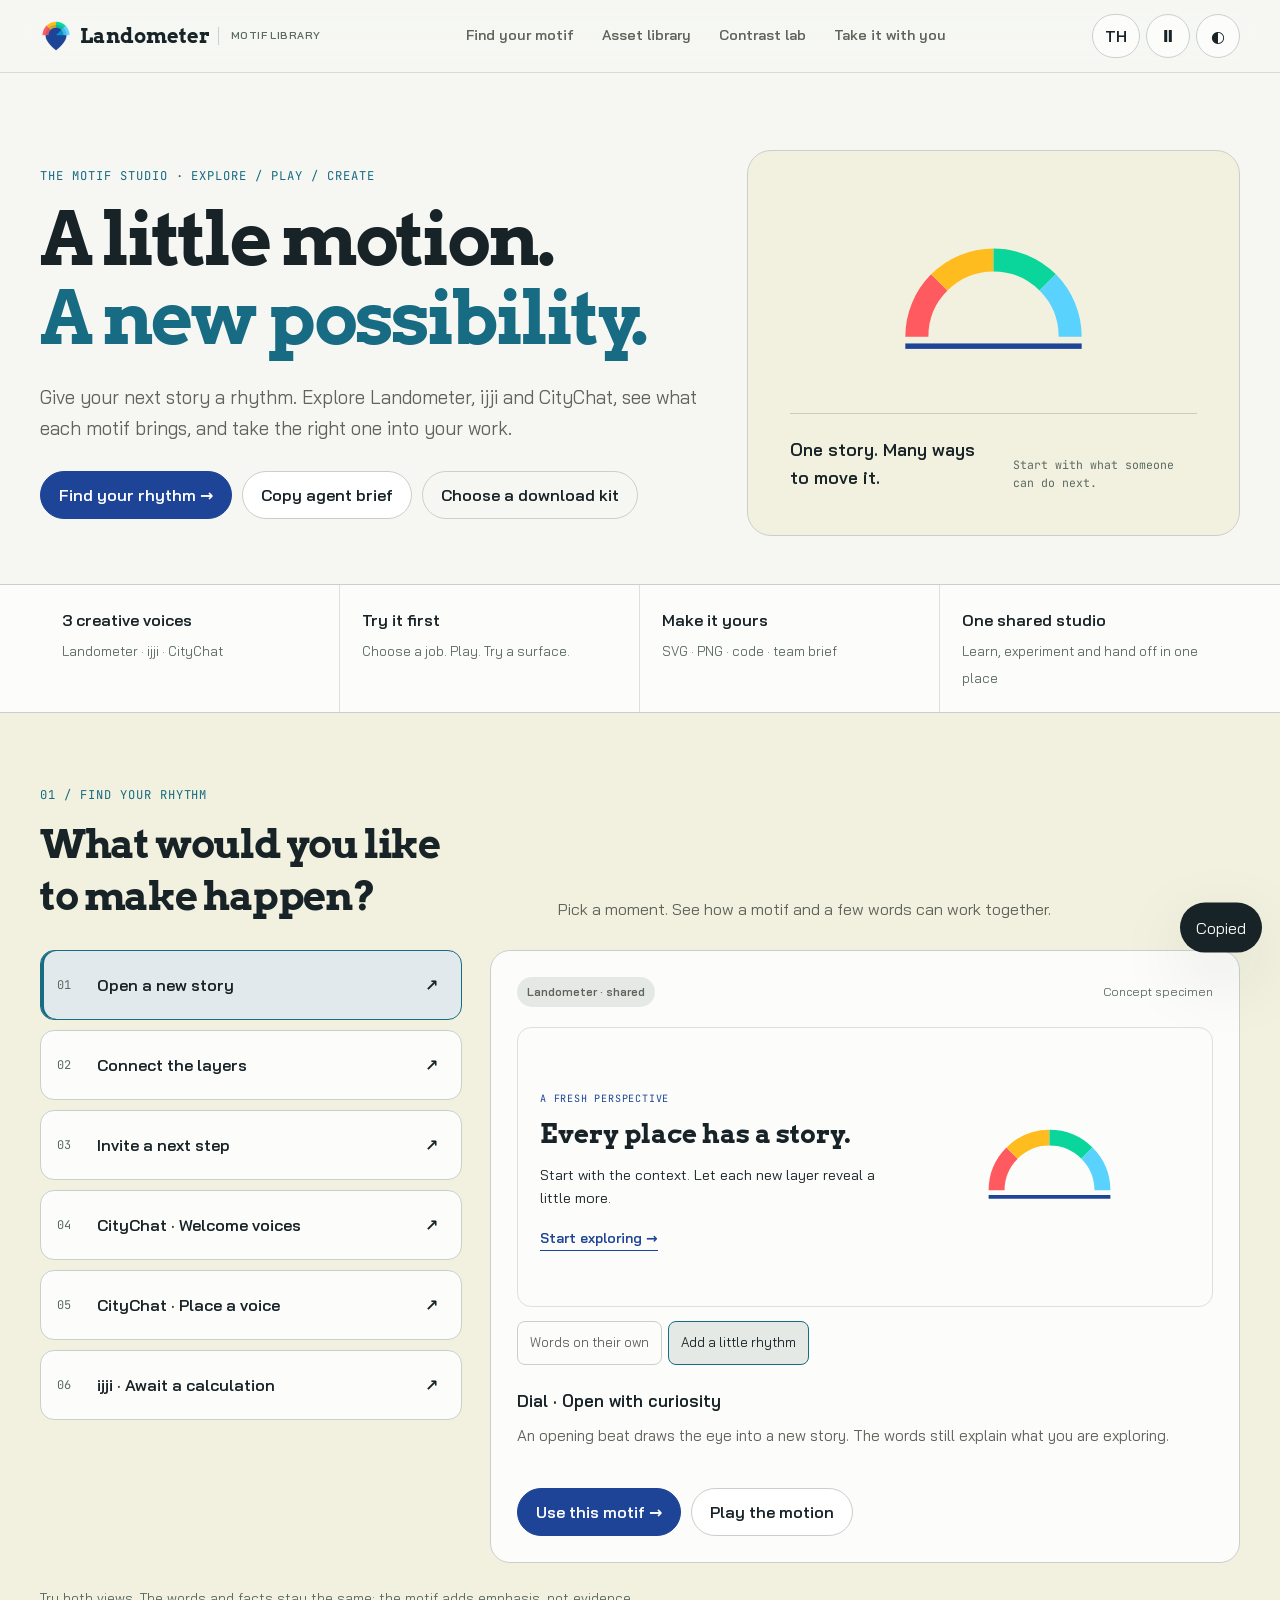
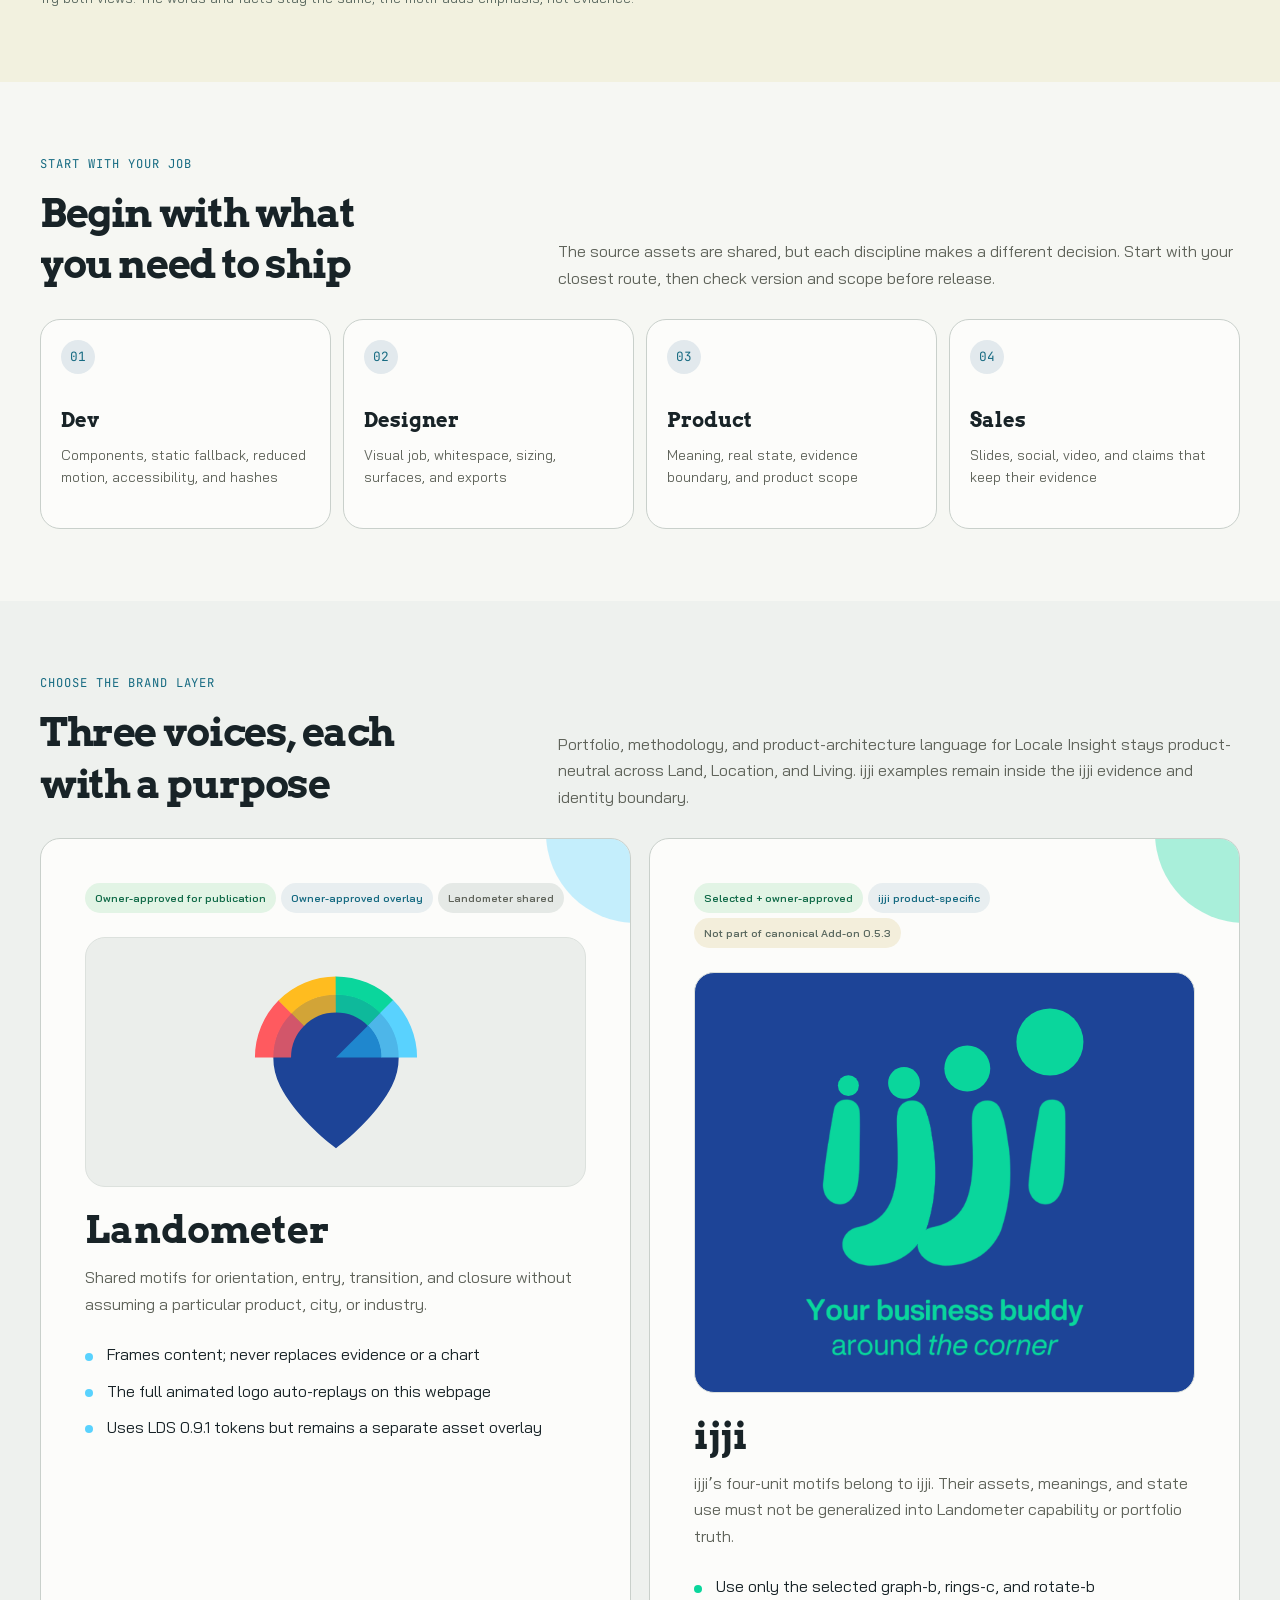
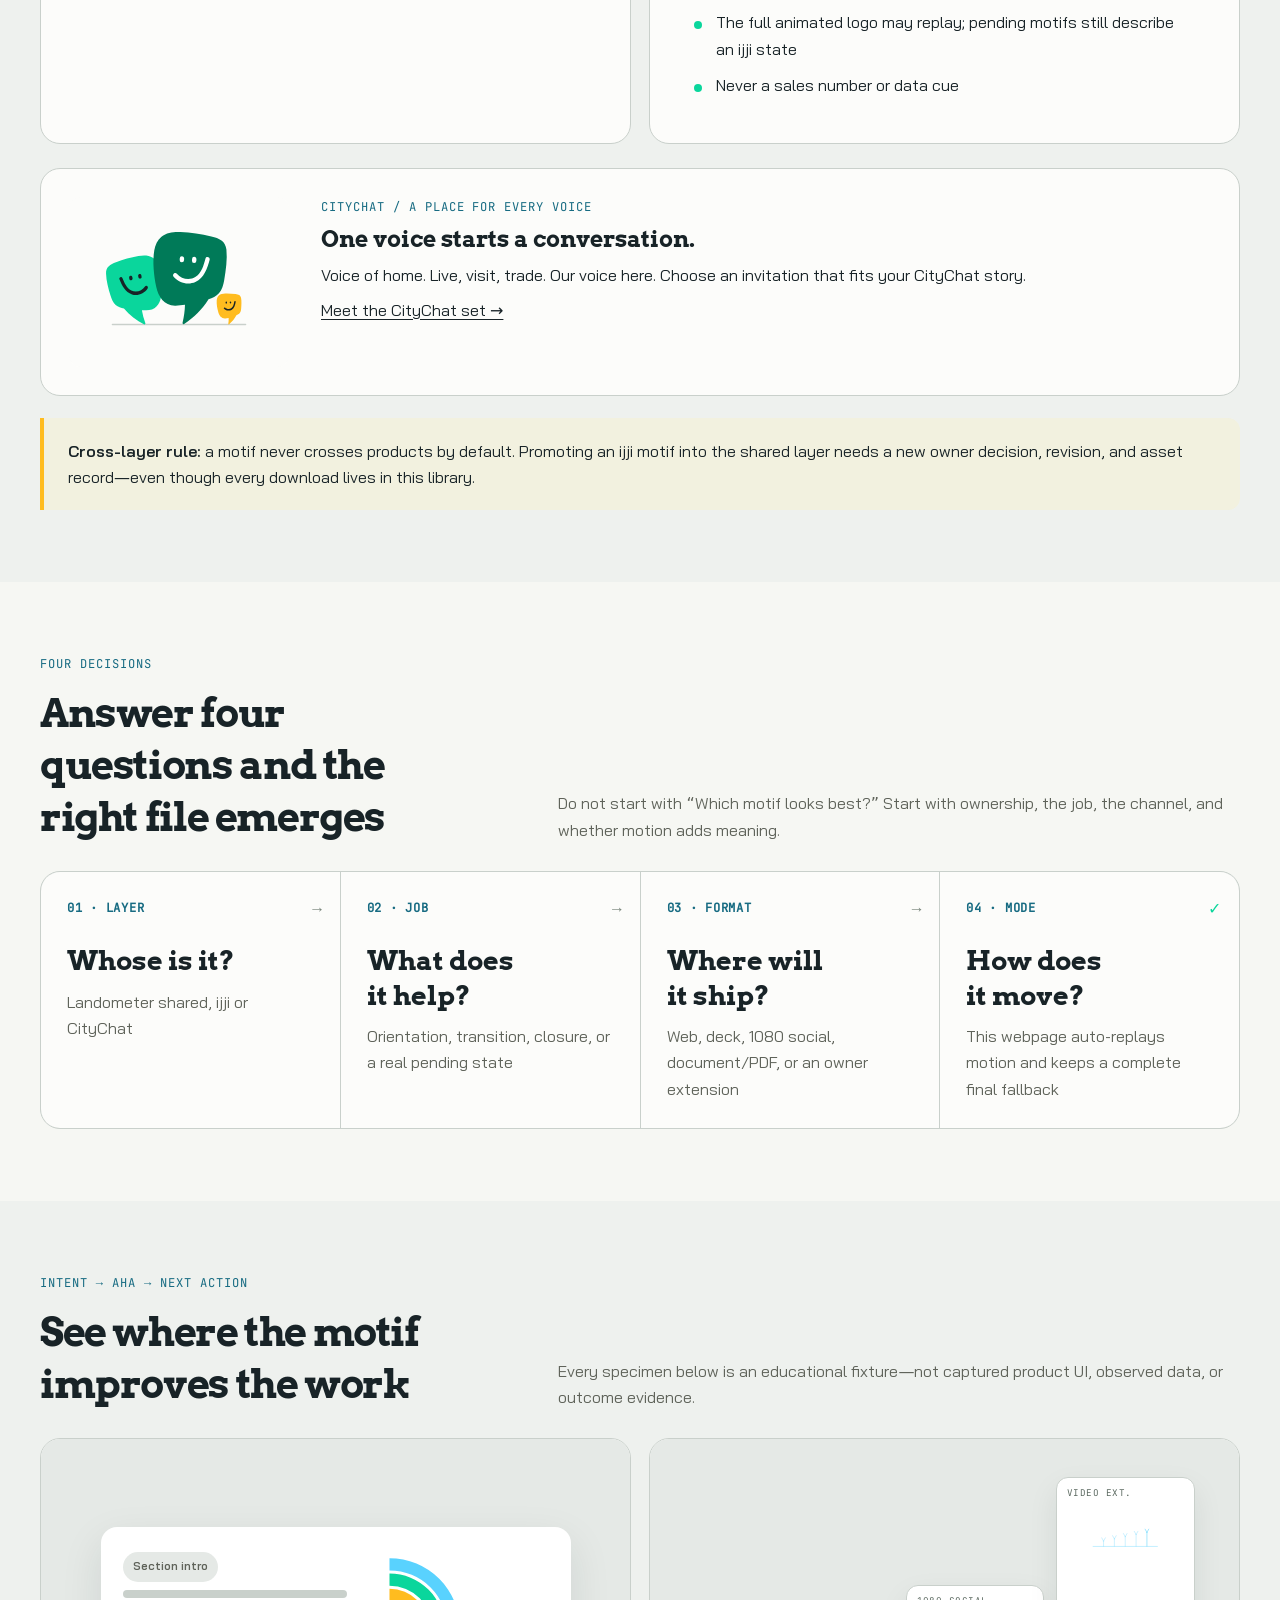
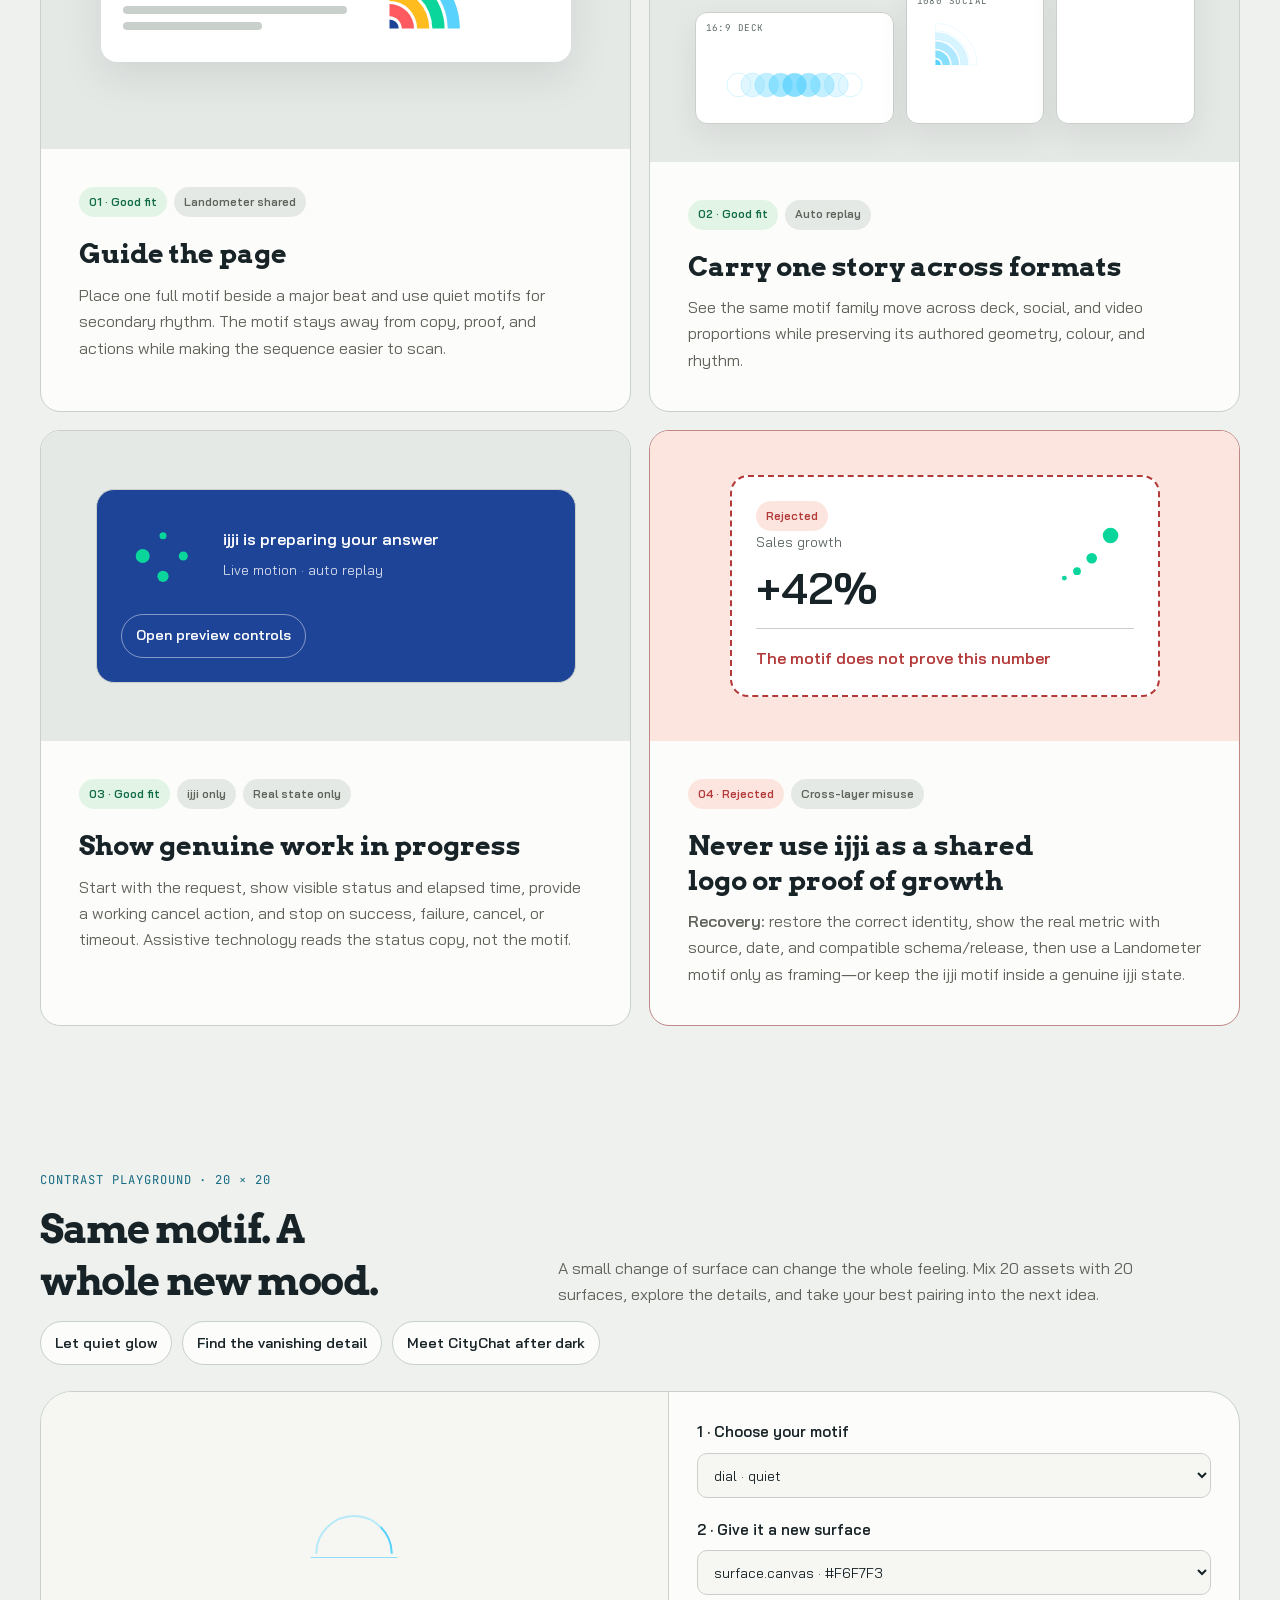
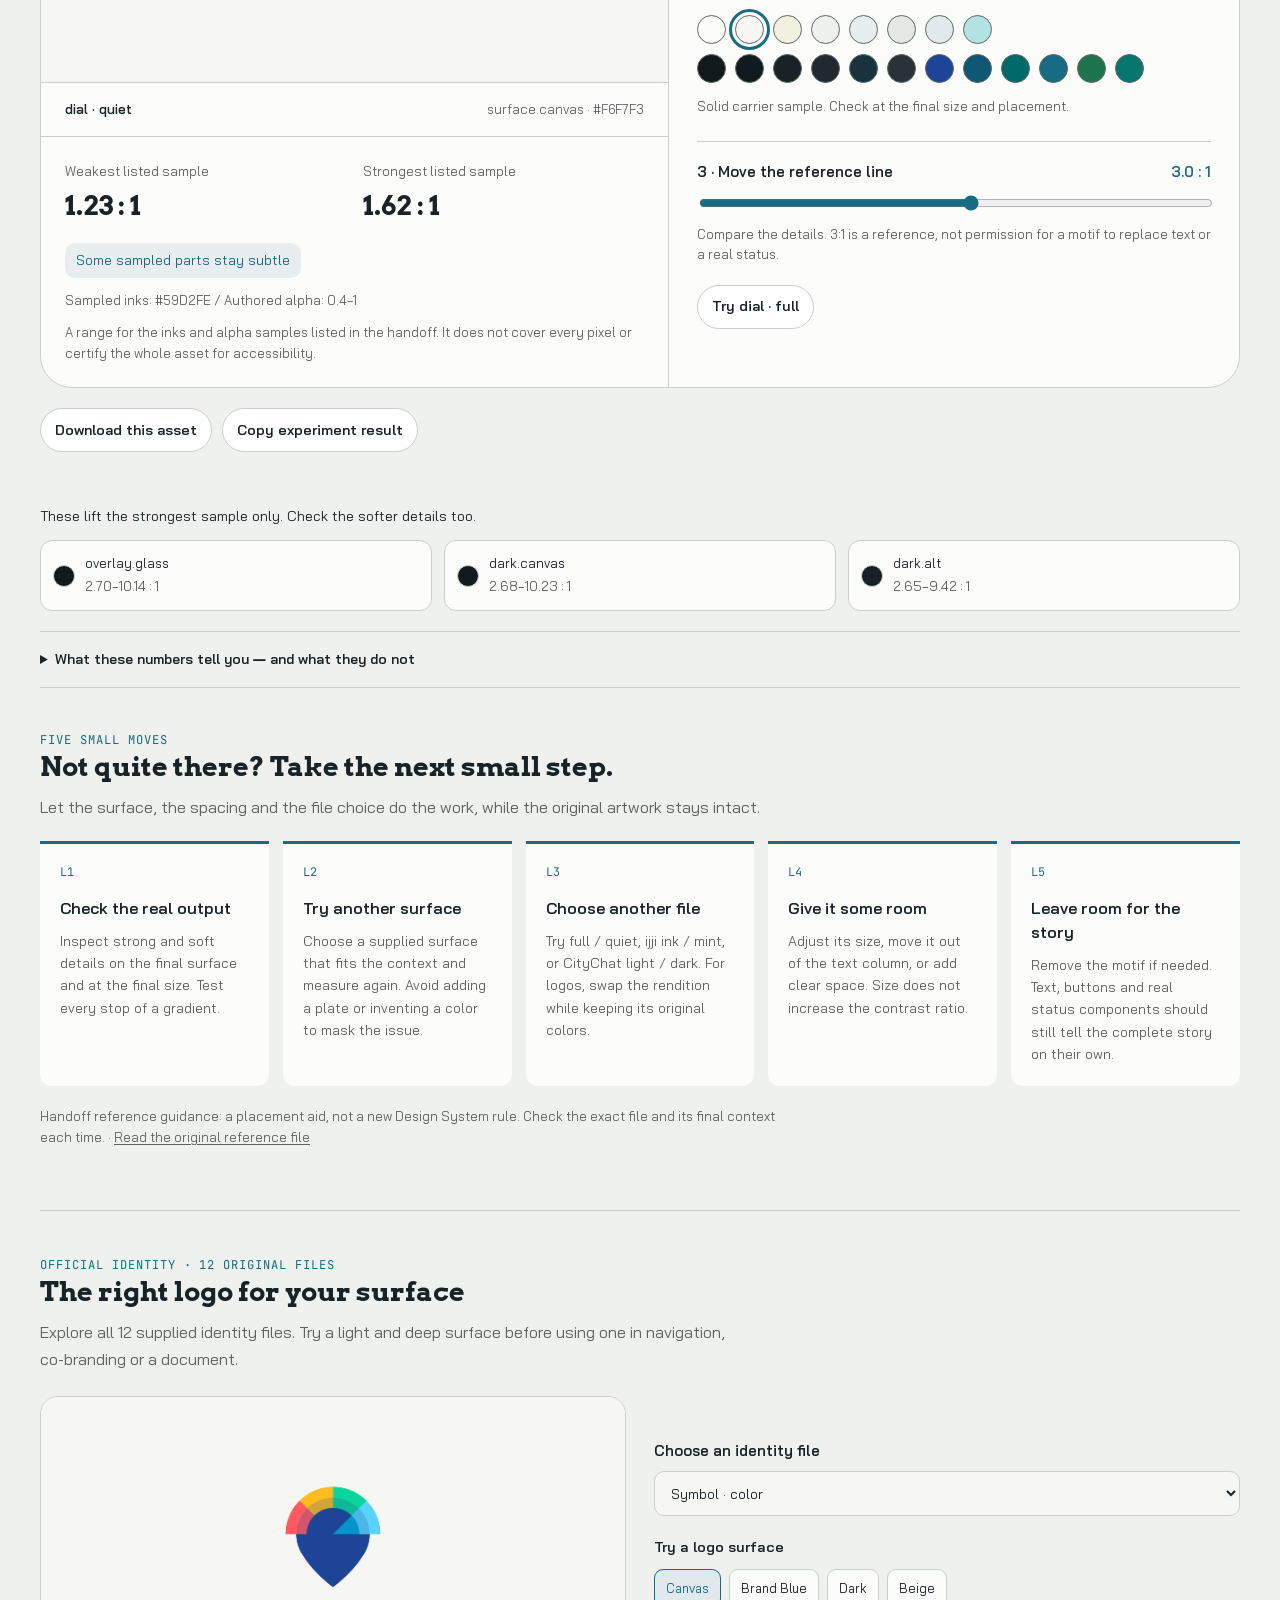
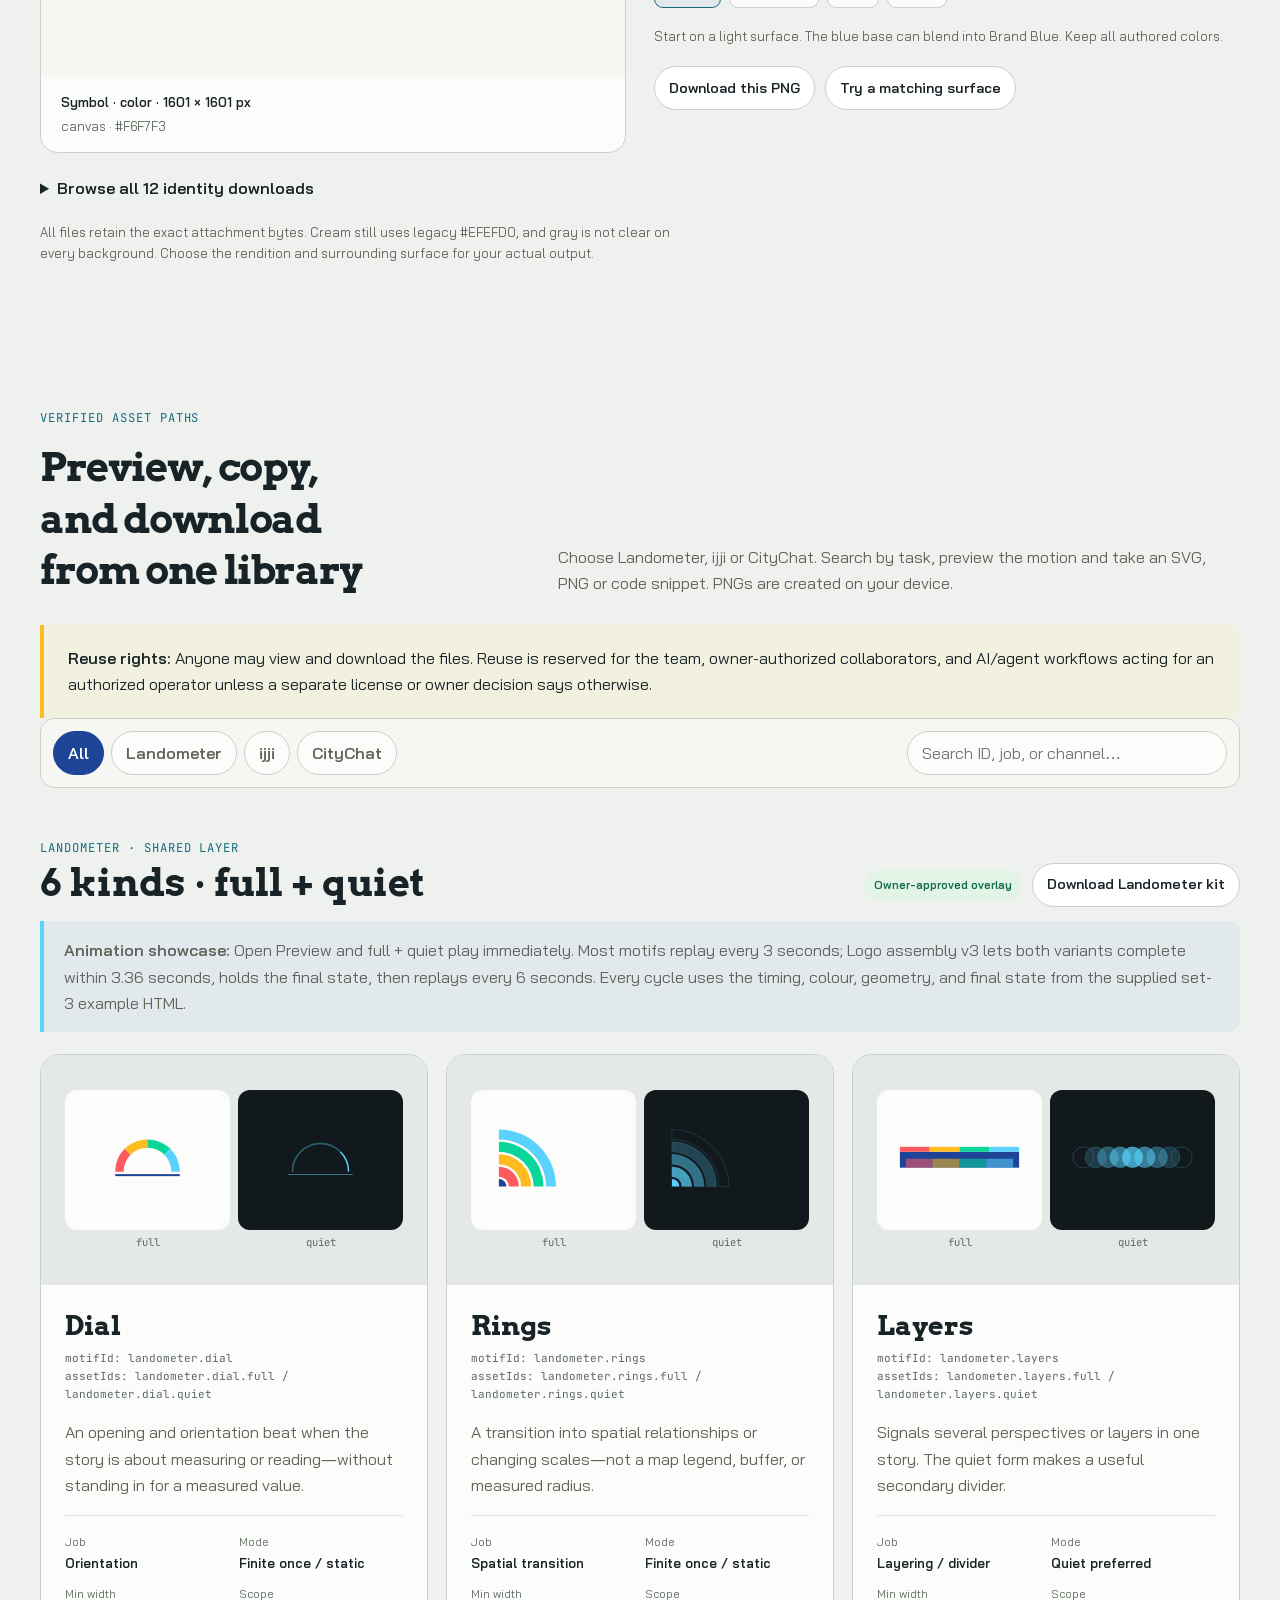
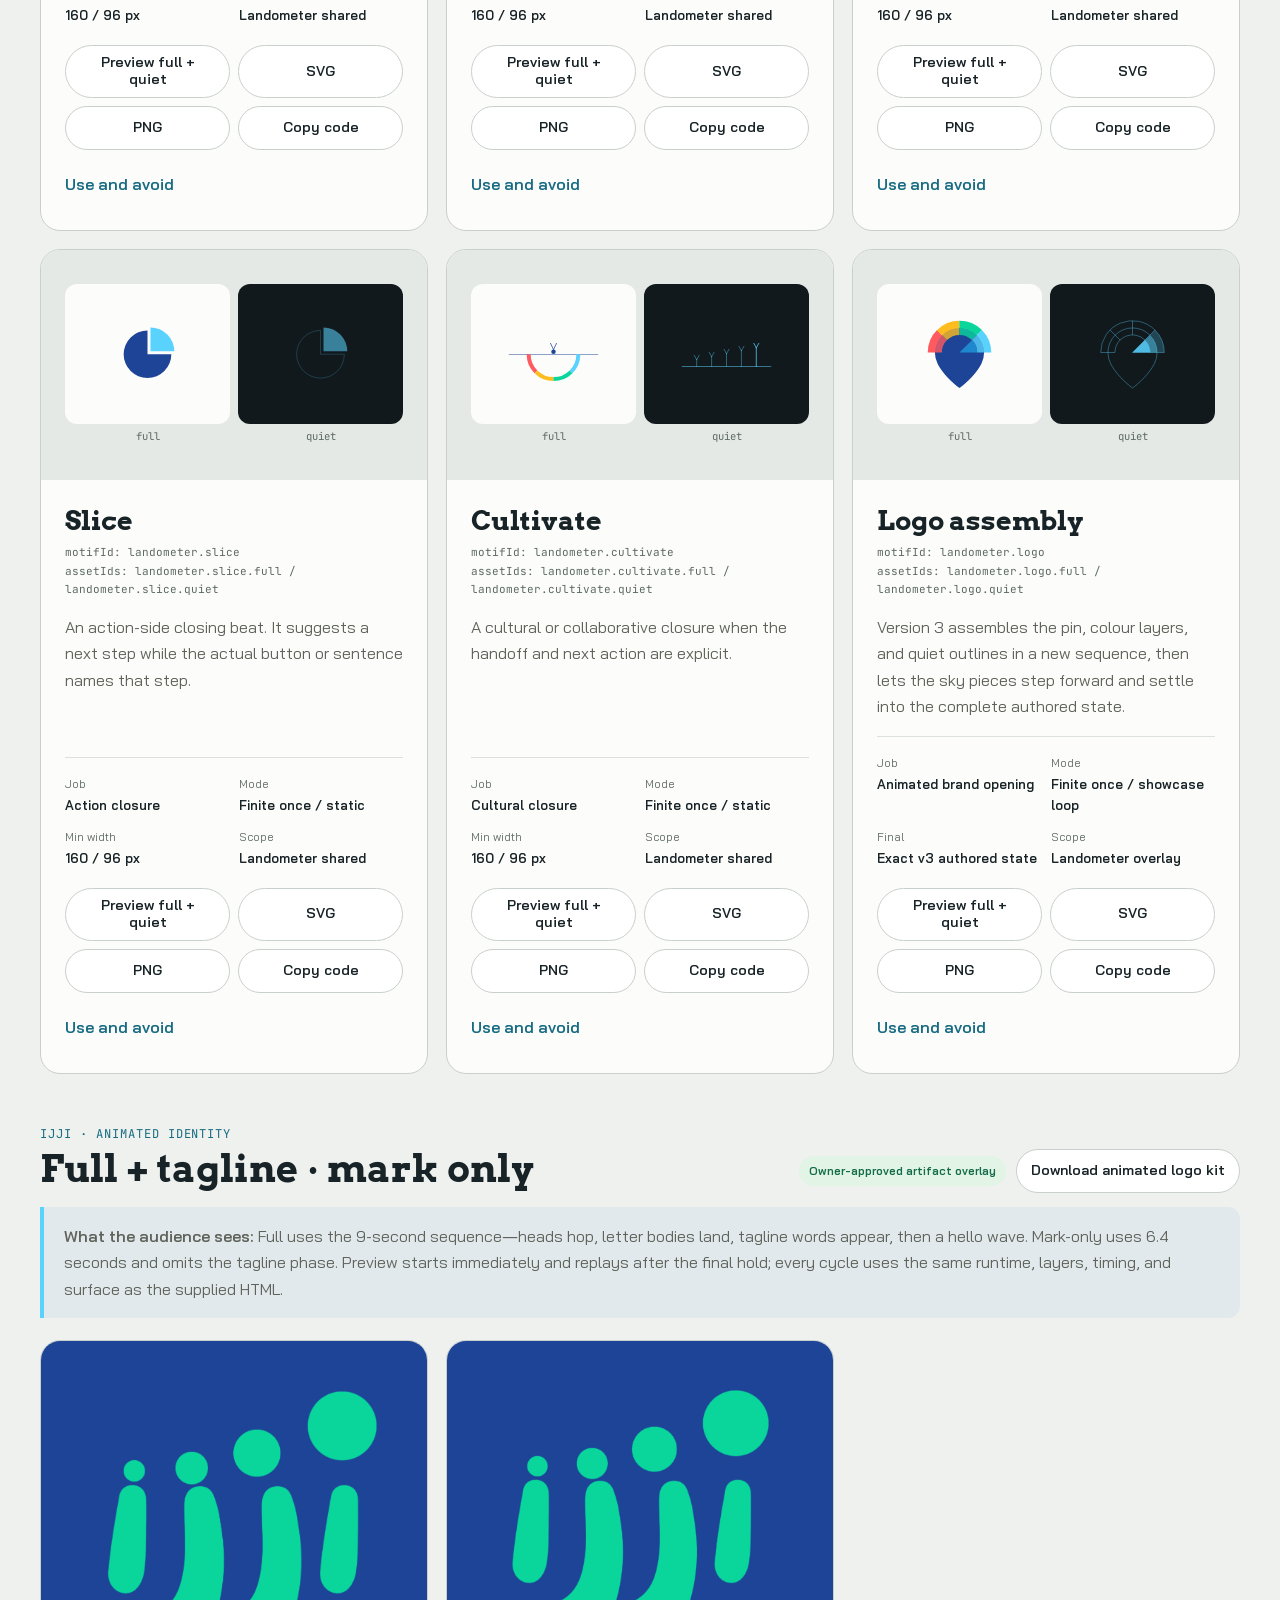
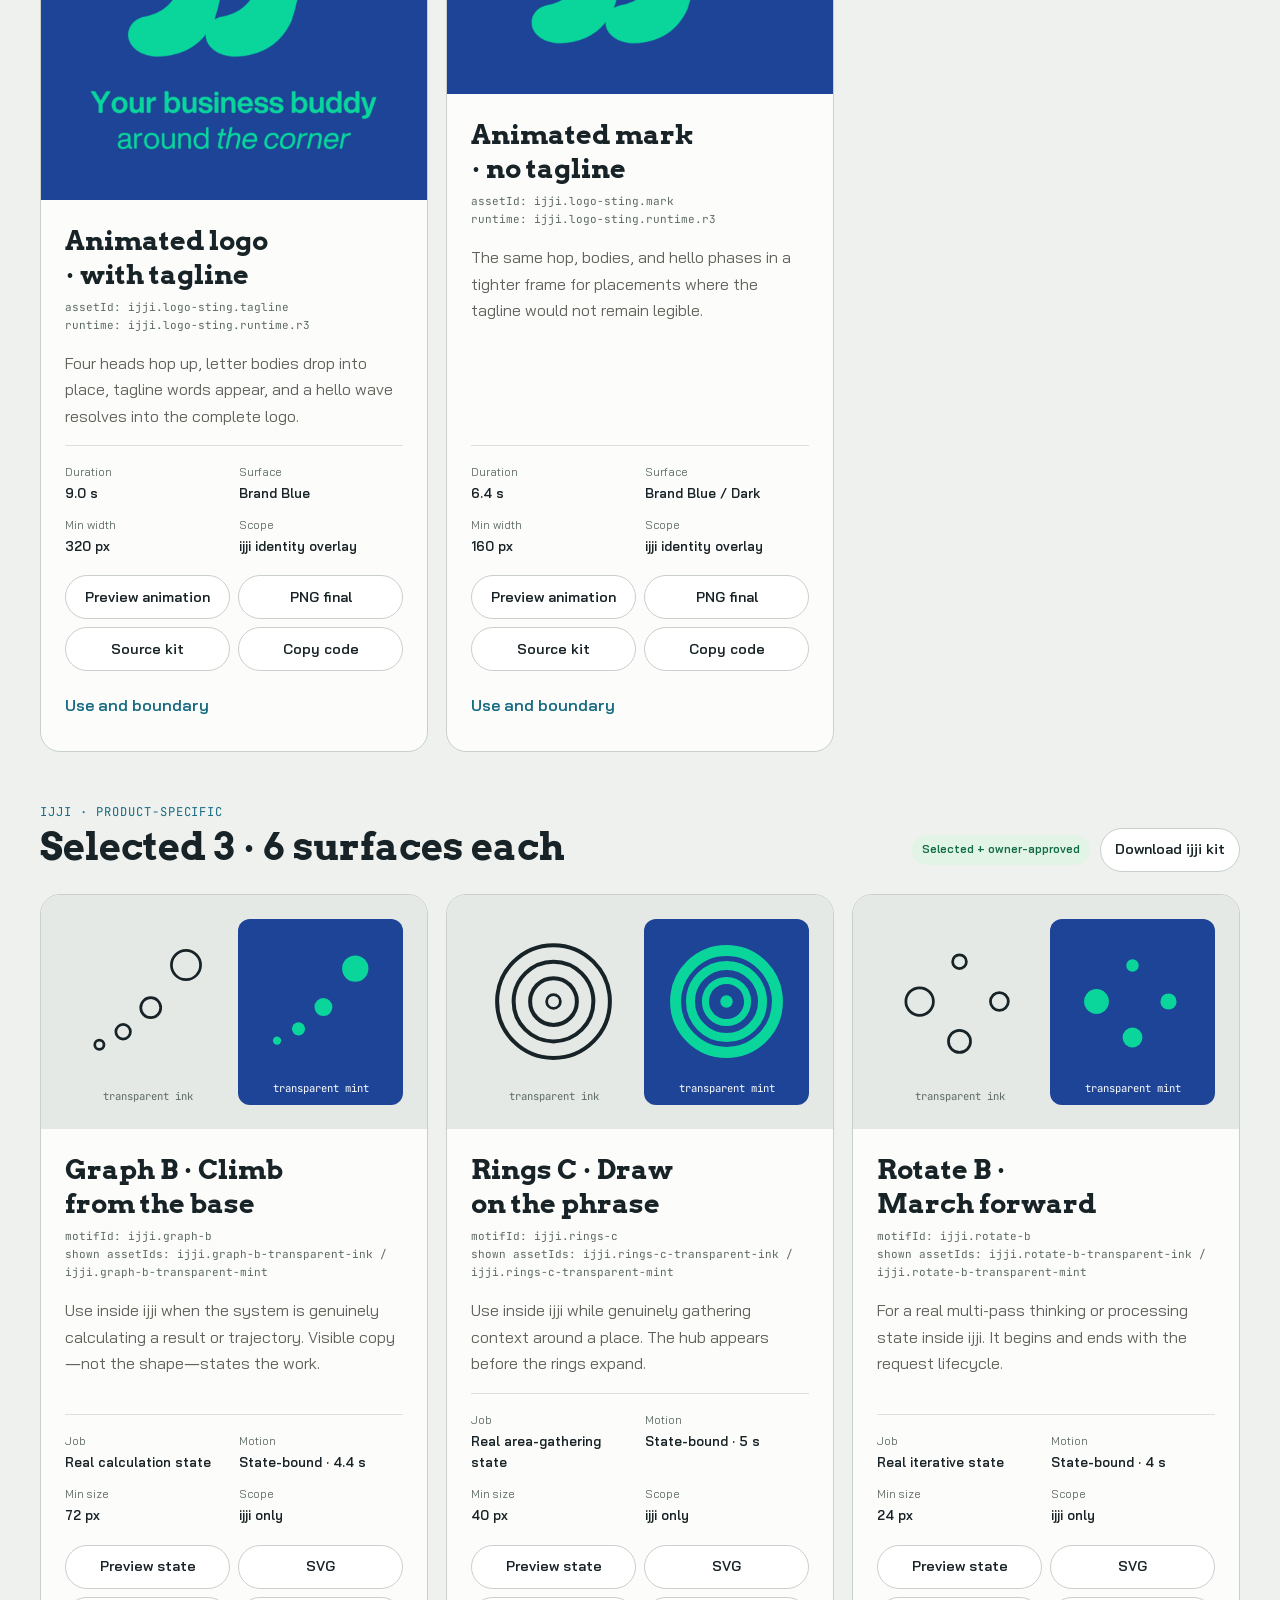
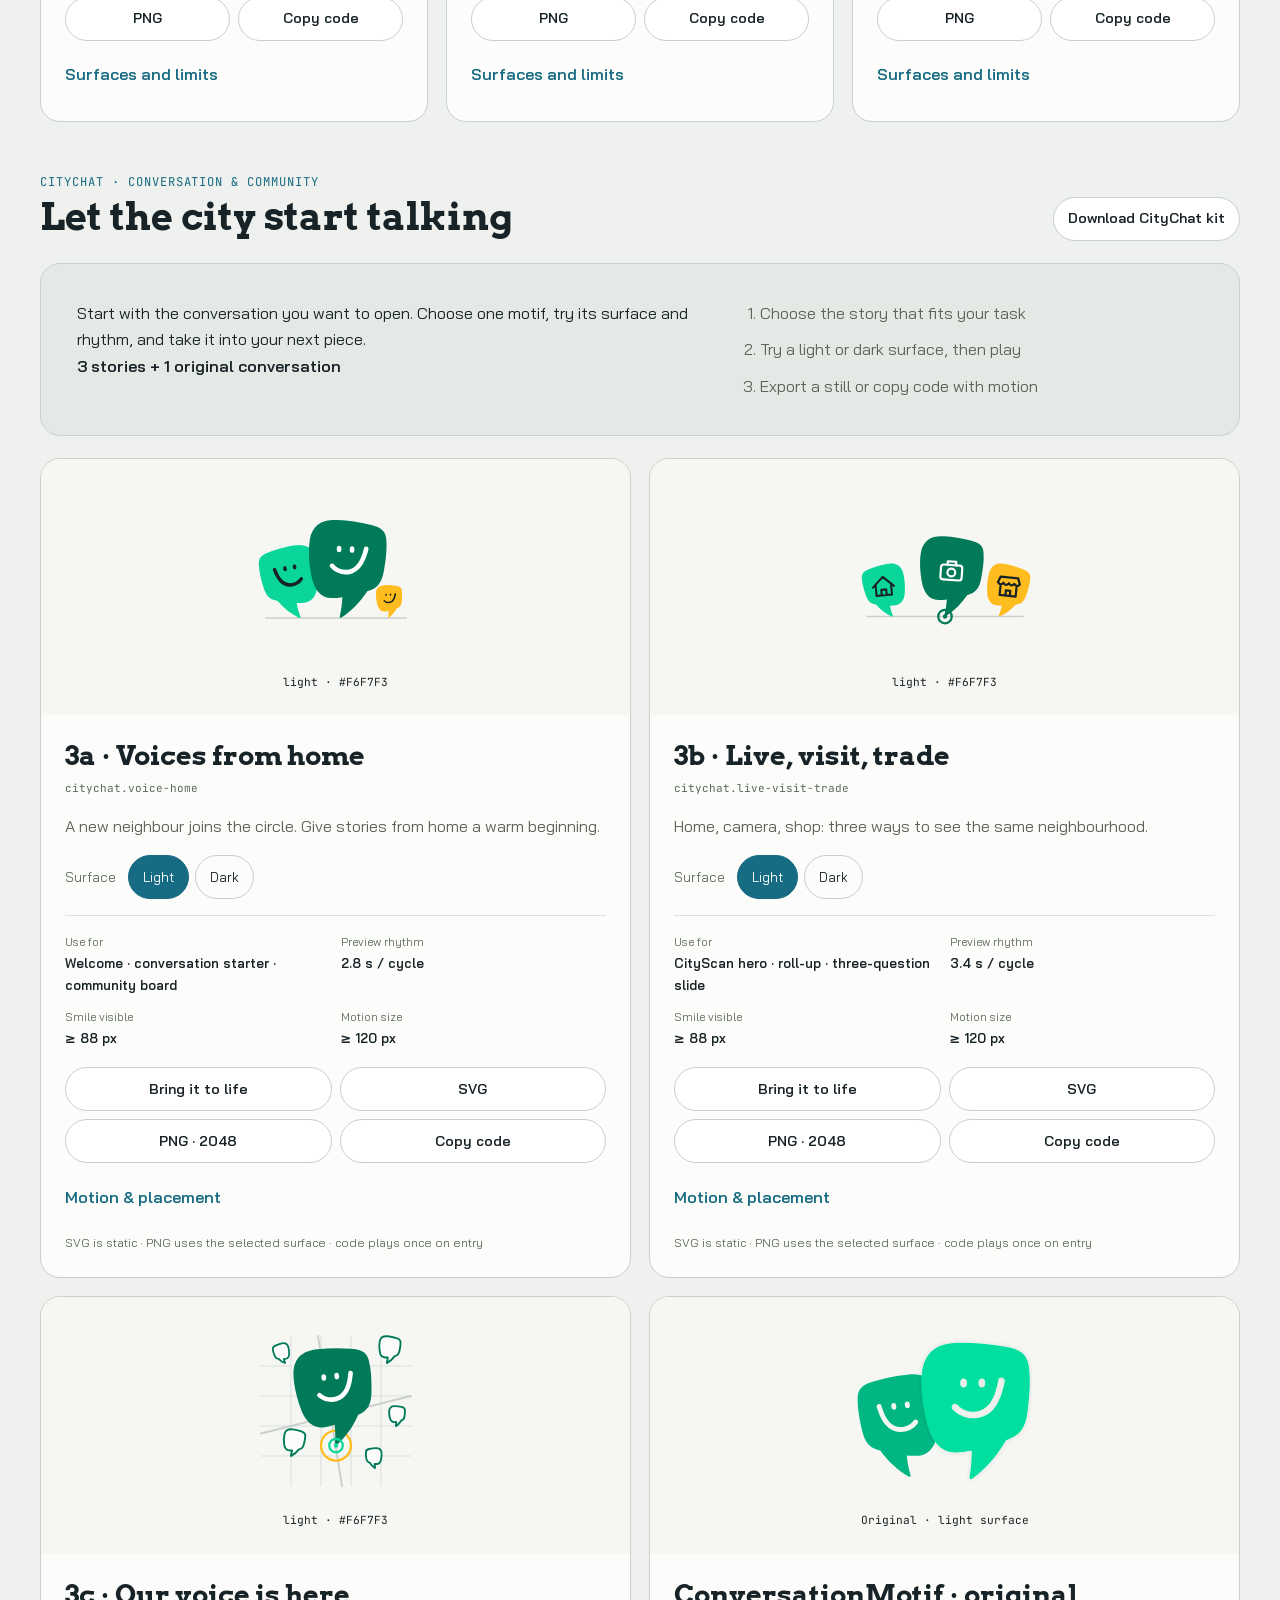
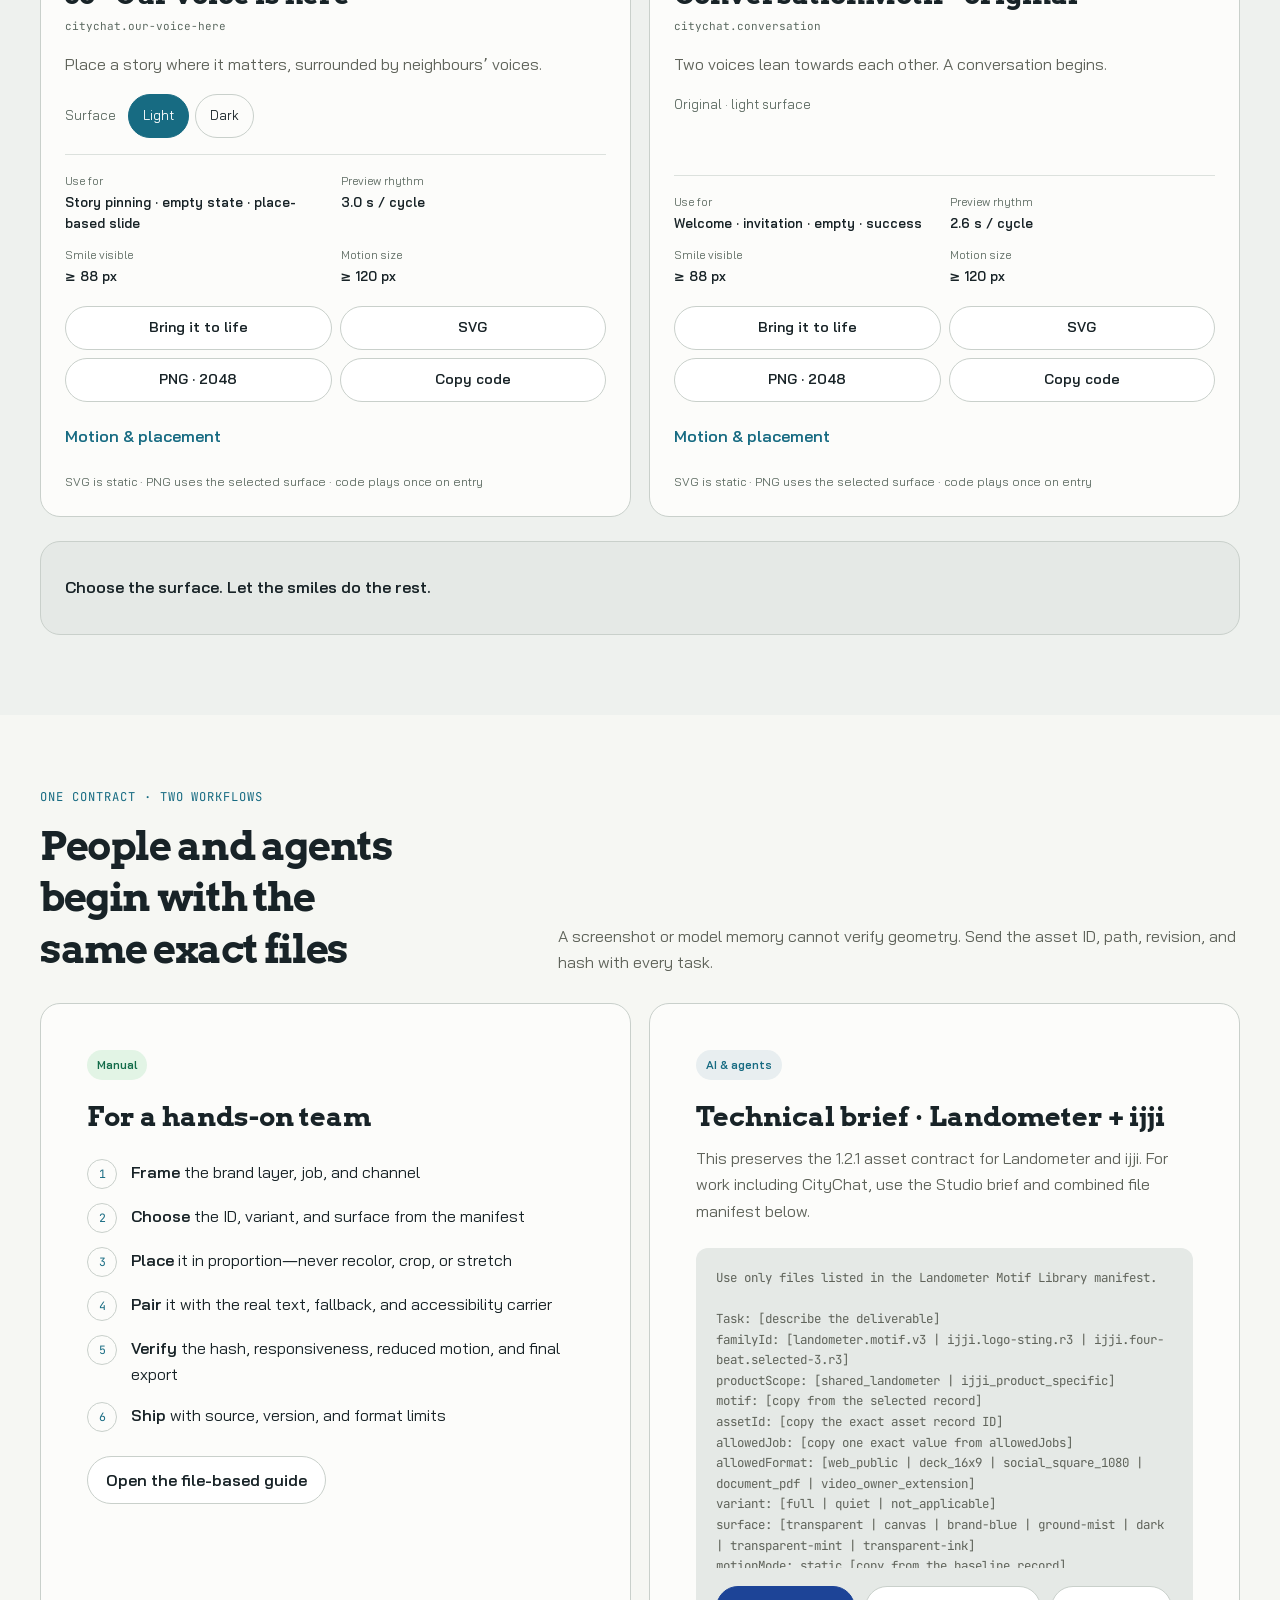
==== commit a99f3c1e: "Integrate CityChat and contrast tools into Motif Studio 1.3.0" ====
--- a/en/index.html
+++ b/en/index.html
@@ -3,7 +3,7 @@
 <head>
   <meta charset="utf-8">
   <meta name="viewport" content="width=device-width, initial-scale=1, viewport-fit=cover">
-  <title>Landometer Motif Library — Choose, use, and hand off brand motifs</title>
+  <title>Landometer Motif Studio — Choose, use, and hand off brand motifs</title>
   <meta name="description" content="A practical guide and verified asset library for applying Landometer and ijji brand motifs across web, video, social, slides, and AI or agent workflows.">
   <meta name="robots" content="index,follow">
   <link rel="canonical" href="https://montri-th.github.io/motif/en/">
@@ -22,7 +22,7 @@
   <meta property="og:image:alt" content="Landometer Motif Library — purposeful motion, reusable assets">
   <meta name="twitter:card" content="summary_large_image">
   <meta name="twitter:title" content="Landometer Motif Library">
-  <meta name="twitter:description" content="A practical asset library for Landometer and ijji motifs">
+  <meta name="twitter:description" content="A practical asset library for Landometer, ijji and CityChat motifs">
   <meta name="twitter:image" content="https://montri-th.github.io/motif/assets/social/motif-library-1200x630.png?v=2157be06fad9">
   <script>
     try {
@@ -31,11 +31,11 @@
       document.documentElement.dataset.theme = savedTheme || (dark ? "dark" : "light");
     } catch (_) {}
   </script>
-  <link rel="stylesheet" href="../site.css?v=1.2.1">
+  <link rel="stylesheet" href="../site.css?v=1.3.0">
   <link rel="stylesheet" href="../assets/landometer/landometer-motifs.css?v=1.2.1">
   <link rel="stylesheet" href="../assets/ijji/ijji-motion.css">
   <script src="../assets/landometer/landometer-motifs.js?v=1.2.1" defer></script>
-  <script src="../site.js?v=1.2.1" defer></script>
+  <script src="../site.js?v=1.3.0" defer></script>
   <script type="application/ld+json">
   {
     "@context": "https://schema.org",
@@ -44,12 +44,18 @@
     "url": "https://montri-th.github.io/motif/en/",
     "inLanguage": ["th", "en"],
     "isAccessibleForFree": true,
-    "description": "A governed learning guide and asset library for Landometer shared motifs and ijji product-specific motifs.",
+    "description": "An interactive motif studio for Landometer, ijji and CityChat with previews, carrier comparisons and original asset downloads.",
     "creator": { "@type": "Organization", "name": "Landometer" },
-    "version": "1.2.1",
-    "dateModified": "2026-09-06"
+    "version": "1.3.0",
+    "dateModified": "2026-09-11"
   }
   </script>
+  <link rel="stylesheet" href="../studio.css?v=1.3.0">
+  <script src="../studio.js?v=1.3.0" defer></script>
+<link rel="stylesheet" href="../citychat.css?v=1.3.0">
+<script src="../citychat.js?v=1.3.0" defer></script>
+<link rel="stylesheet" href="../contrast-lab.css?v=1.3.0">
+<script src="../contrast-lab.js?v=1.3.0" defer></script>
 </head>
 <body data-base=".." data-locale="en">
   <a class="skip-link" href="#main">Skip to main content</a>
@@ -57,30 +63,17 @@
   <header class="site-header">
     <div class="wrap header-inner">
       <a class="identity" href="#top" aria-label="Landometer Motif Library home">
-        <strong>Landometer</strong>
+        <img class="nav-symbol" src="../assets/identity/landometer-favicon-64-v1.png" width="32" height="32" alt=""><strong>Landometer</strong>
         <span>Motif Library</span>
       </a>
-      <nav class="desktop-nav" aria-label="Primary navigation">
-        <a href="#choose">Choose well</a>
-        <a href="#examples">See examples</a>
-        <a href="#library">Asset library</a>
-        <a href="#workflows">Workflows</a>
-        <a href="#verify">Preflight</a>
-      </nav>
+      <nav class="desktop-nav" aria-label="Primary navigation"><a href="#playground">Find your motif</a><a href="#library">Asset library</a><a href="#contrast-lab">Contrast lab</a><a href="#downloads">Take it with you</a></nav>
       <div class="header-actions">
         <a class="language-link" href="../" lang="th" hreflang="th" aria-label="อ่านภาษาไทย">TH</a>
         <button class="icon-button" type="button" data-motion-toggle aria-label="Pause animation" title="Pause animation">Ⅱ</button>
         <button class="icon-button" type="button" data-theme-toggle aria-label="Change color theme" title="Change color theme">◐</button>
         <details class="mobile-nav">
           <summary aria-label="Open menu">☰</summary>
-          <nav class="mobile-nav-panel" aria-label="Mobile navigation">
-            <a href="#choose">Choose well</a>
-            <a href="#examples">See examples</a>
-            <a href="#library">Asset library</a>
-            <a href="#workflows">Workflows</a>
-            <a href="#verify">Preflight</a>
-            <a href="#source">Sources and versions</a>
-          </nav>
+          <nav class="mobile-nav-panel" aria-label="Mobile navigation"><a href="#playground">Find your motif</a><a href="#library">Asset library</a><a href="#contrast-lab">Contrast lab</a><a href="#downloads">Take it with you</a></nav>
         </details>
       </div>
     </div>
@@ -92,13 +85,13 @@
     <section class="hero" id="top">
       <div class="wrap hero-grid">
         <div>
-          <p class="eyebrow">Brand motif · manual + AI-ready</p>
-          <h1>See the role. Choose well. Use it now.</h1>
-          <p class="hero-lede">One place to learn, preview, download, and hand off Landometer and ijji motifs. Dev, design, product, and sales teams can work from the same visual language without turning decoration into identity, data, or a claim.</p>
+          <p class="eyebrow">THE MOTIF STUDIO · EXPLORE / PLAY / CREATE</p>
+          <h1>A little motion.<br><em>A new possibility.</em></h1>
+          <p class="hero-lede">Give your next story a rhythm. Explore Landometer, ijji and CityChat, see what each motif brings, and take the right one into your work.</p>
           <div class="cluster">
-            <a class="button button-primary" href="#library">Choose an asset</a>
-            <button class="button" type="button" data-copy-template="#agent-prompt">Copy agent brief</button>
-            <a class="button button-ghost" href="../assets/downloads/motif-library-v1.2.1.zip" download>Download the full kit</a>
+            <a class="button button-primary" href="#playground">Find your rhythm →</a>
+            <button class="button" type="button" data-copy-template="#studio-brief">Copy agent brief</button>
+            <a class="button button-ghost" href="#downloads">Choose a download kit</a>
           </div>
         </div>
         <div class="hero-visual" aria-label="A continuously replaying Landometer dial motif example">
@@ -107,8 +100,8 @@
               <img src="../assets/landometer/svg/dial-full.svg" alt="The Landometer dial motif, a four-beat measuring form">
             </div>
             <div class="hero-note">
-              <strong>A motif shapes the rhythm</strong>
-              <span>Not data · not a logo</span>
+              <strong>One story. Many ways to move it.</strong>
+              <span>Start with what someone can do next.</span>
             </div>
           </div>
         </div>
@@ -116,14 +109,18 @@
     </section>
 
     <section class="trust-strip" aria-label="Library status">
-      <div class="wrap trust-grid">
-        <div class="trust-item"><b>Owner-approved</b><span>The owner authorizes these files and this publication</span></div>
-        <div class="trust-item"><b>Exact bytes</b><span>Paths, versions, and SHA-256 checks are recorded</span></div>
-        <div class="trust-item"><b>Two clear layers</b><span>Landometer shared · ijji product-specific</span></div>
-        <div class="trust-item"><b>Motion on</b><span>Continuous web replay with complete final fallbacks</span></div>
-      </div>
-    </section>
-
+      <div class="wrap trust-grid"><div class="trust-item"><b>3 creative voices</b><span>Landometer · ijji · CityChat</span></div><div class="trust-item"><b>Try it first</b><span>Choose a job. Play. Try a surface.</span></div><div class="trust-item"><b>Make it yours</b><span>SVG · PNG · code · team brief</span></div><div class="trust-item"><b>One shared studio</b><span>Learn, experiment and hand off in one place</span></div></div></section>
+
+<section class="section playground" id="playground" aria-labelledby="playground-title">
+ <div class="wrap"><div class="section-head"><div><p class="eyebrow">01 / FIND YOUR RHYTHM</p><h2 id="playground-title">What would you like to make happen?</h2></div><p class="subtle">Pick a moment. See how a motif and a few words can work together.</p></div>
+ <div class="playground-grid"><div class="job-picker" role="group" aria-label="Choose a task">
+ <button type="button" class="job-choice" data-job="intro" aria-pressed="true"><span>01</span>Open a new story<span aria-hidden="true">↗</span></button><button type="button" class="job-choice" data-job="layers" aria-pressed="false"><span>02</span>Connect the layers<span aria-hidden="true">↗</span></button><button type="button" class="job-choice" data-job="action" aria-pressed="false"><span>03</span>Invite a next step<span aria-hidden="true">↗</span></button><button type="button" class="job-choice" data-job="welcome" aria-pressed="false"><span>04</span>CityChat · Welcome voices<span aria-hidden="true">↗</span></button><button type="button" class="job-choice" data-job="place" aria-pressed="false"><span>05</span>CityChat · Place a voice<span aria-hidden="true">↗</span></button><button type="button" class="job-choice" data-job="calculate" aria-pressed="false"><span>06</span>ijji · Await a calculation<span aria-hidden="true">↗</span></button>
+ </div><article class="idea-panel"><div class="idea-topline"><span class="badge" data-idea-family>Landometer · shared</span><span>Concept specimen</span></div>
+ <div class="idea-scene"><div><span class="eyebrow" data-scene-kicker>A FRESH PERSPECTIVE</span><h3 data-scene-title>Every place has a story.</h3><p data-scene-copy>Start with the context. Let each new layer reveal a little more.</p><span class="scene-next" data-scene-next>Start exploring →</span></div><img data-idea-image src="../assets/landometer/svg/dial-full.svg" width="400" height="200" alt="Landometer Dial"></div>
+ <div class="idea-controls" role="group" aria-label="Compare the motif"><button type="button" data-idea-view="plain" aria-pressed="false">Words on their own</button><button type="button" data-idea-view="motif" aria-pressed="true">Add a little rhythm</button></div>
+ <div class="idea-result" aria-live="polite"><strong data-idea-name>Dial · Open with curiosity</strong><p data-idea-why>An opening beat draws the eye into a new story. The words still explain what you are exploring.</p></div>
+ <div class="cluster"><a class="button button-primary" data-idea-link href="#landometer-dial">Use this motif →</a><button class="button" type="button" data-idea-preview>Play the motion</button></div></article></div>
+ <p class="playground-footnote">Try both views. The words and facts stay the same; the motif adds emphasis, not evidence.</p></div></section>
     <section class="section" aria-labelledby="role-title">
       <div class="wrap">
         <div class="section-head">
@@ -142,7 +139,7 @@
     <section class="section section-alt" id="choose" aria-labelledby="choose-title">
       <div class="wrap">
         <div class="section-head">
-          <div><p class="eyebrow">Choose the brand layer</p><h2 id="choose-title">Separate the two layers before choosing</h2></div>
+          <div><p class="eyebrow">Choose the brand layer</p><h2 id="choose-title">Three voices, each with a purpose</h2></div>
           <p class="subtle">Portfolio, methodology, and product-architecture language for Locale Insight stays product-neutral across Land, Location, and Living. ijji examples remain inside the ijji evidence and identity boundary.</p>
         </div>
         <div class="lane-grid">
@@ -161,7 +158,7 @@
             <ul class="lane-list"><li>Use only the selected graph-b, rings-c, and rotate-b</li><li>The full animated logo may replay; pending motifs still describe an ijji state</li><li>Never a sales number or data cue</li></ul>
           </article>
         </div>
-        <div class="boundary-callout"><p><strong>Cross-layer rule:</strong> a motif never crosses products by default. Promoting an ijji motif into the shared layer needs a new owner decision, revision, and asset record—even though every download lives in this library.</p></div>
+<article class="citychat-intro"><img src="../assets/citychat/assets/3a-voice-home-light.svg" width="240" height="160" alt="CityChat · Voice of home"><div><p class="eyebrow">CITYCHAT / A PLACE FOR EVERY VOICE</p><h3>One voice starts a conversation.</h3><p>Voice of home. Live, visit, trade. Our voice here. Choose an invitation that fits your CityChat story.</p><a class="text-link" href="#citychat">Meet the CityChat set →</a></div></article>        <div class="boundary-callout"><p><strong>Cross-layer rule:</strong> a motif never crosses products by default. Promoting an ijji motif into the shared layer needs a new owner decision, revision, and asset record—even though every download lives in this library.</p></div>
       </div>
     </section>
 
@@ -172,7 +169,7 @@
           <p class="subtle">Do not start with “Which motif looks best?” Start with ownership, the job, the channel, and whether motion adds meaning.</p>
         </div>
         <div class="decision-flow" aria-label="Four-step motif decision flow">
-          <article class="decision-step"><b>01 · LAYER</b><h3>Whose is it?</h3><p>Landometer shared or ijji product-specific</p></article>
+          <article class="decision-step"><b>01 · LAYER</b><h3>Whose is it?</h3><p>Landometer shared, ijji or CityChat</p></article>
           <article class="decision-step"><b>02 · JOB</b><h3>What does it help?</h3><p>Orientation, transition, closure, or a real pending state</p></article>
           <article class="decision-step"><b>03 · FORMAT</b><h3>Where will it ship?</h3><p>Web, deck, 1080 social, document/PDF, or an owner extension</p></article>
           <article class="decision-step"><b>04 · MODE</b><h3>How does it move?</h3><p>This webpage auto-replays motion and keeps a complete final fallback</p></article>
@@ -207,6 +204,168 @@
       </div>
     </section>
 
+
+
+<section class="section cl-section" id="contrast-lab" aria-labelledby="contrast-title" data-contrast-lab>
+  <div class="wrap">
+    <div class="section-head">
+      <div><p class="eyebrow">Contrast playground · 20 × 20</p><h2 id="contrast-title">Same motif. A whole new mood.</h2></div>
+      <p class="cl-intro subtle">A small change of surface can change the whole feeling. Mix 20 assets with 20 surfaces, explore the details, and take your best pairing into the next idea.</p>
+    </div>
+    <div class="cl-presets" role="group" aria-label="Start with a little experiment" data-cl-enhanced hidden><button class="button button-small" type="button" data-cl-preset="lm.dial.quiet" data-cl-preset-carrier="dark.canvas">Let quiet glow</button><button class="button button-small" type="button" data-cl-preset="lm.logo.full" data-cl-preset-carrier="brand.blue">Find the vanishing detail</button><button class="button button-small" type="button" data-cl-preset="cc.dark" data-cl-preset-carrier="dark.canvas">Meet CityChat after dark</button></div>
+    <div class="cl-workbench">
+      <div class="cl-stage-column">
+        <div class="cl-stage" data-cl-preview><img src="../assets/landometer/svg/dial-quiet.svg" alt="dial · quiet" width="200" height="100" style="width:200px" data-cl-image loading="lazy" decoding="async"></div>
+        <p class="cl-stage-caption"><strong data-cl-name>dial · quiet</strong><span data-cl-surface>surface.canvas · #F6F7F3</span></p>
+        <div class="cl-readout">
+          <dl class="cl-metrics"><div><dt>Weakest listed sample</dt><dd data-cl-min>1.23 : 1</dd></div><div><dt>Strongest listed sample</dt><dd data-cl-max>1.62 : 1</dd></div></dl>
+          <p class="cl-verdict" data-cl-verdict data-state="low">Some sampled parts stay subtle</p>
+          <p class="cl-note" data-cl-meta>Sampled inks: #59D2FE / Authored alpha: 0.4–1</p>
+          <p class="cl-note" style="margin-top:12px">A range for the inks and alpha samples listed in the handoff. It does not cover every pixel or certify the whole asset for accessibility.</p>
+        </div>
+      </div>
+      <div class="cl-controls" data-cl-enhanced hidden>
+        <label for="cl-asset">1 · Choose your motif</label><select id="cl-asset" data-cl-asset></select>
+        <label for="cl-carrier">2 · Give it a new surface</label><select id="cl-carrier" data-cl-carrier></select>
+        <div data-cl-swatches></div>
+        <p class="cl-note cl-carrier-note" data-cl-carrier-note>Solid carrier sample. Check at the final size and placement.</p>
+        <div class="cl-threshold"><label for="cl-threshold">3 · Move the reference line <output for="cl-threshold" data-cl-threshold-value>3.0 : 1</output></label><input id="cl-threshold" type="range" min="1.3" max="4.5" step="0.1" value="3" aria-describedby="cl-threshold-note" data-cl-threshold><p class="cl-note" id="cl-threshold-note">Compare the details. 3:1 is a reference, not permission for a motif to replace text or a real status.</p></div>
+        <div class="cl-actions"><button class="button button-small" type="button" data-cl-sibling>Try dial · full</button></div>
+      </div>
+    </div>
+    <div class="cl-actions"><a class="button button-small" href="../assets/landometer/svg/dial-quiet.svg" download data-cl-download>Download this asset</a><button class="button button-small" type="button" data-cl-copy data-cl-enhanced hidden>Copy experiment result</button></div>
+    <p class="cl-copy-status" role="status" data-cl-copy-status></p>
+    <div class="cl-manual-copy" data-cl-manual-copy hidden><label for="cl-copy-result">Experiment result to copy</label><textarea id="cl-copy-result" readonly></textarea></div>
+    <div class="cl-recommendations" data-cl-enhanced hidden><p data-cl-suggestion-note>Try these surfaces</p><div class="cl-suggestions" data-cl-suggestions></div></div>
+    <p class="visually-hidden" role="status" aria-live="polite" data-cl-status></p>
+    <noscript><p class="cl-note">This is a static pairing with working downloads. Enable JavaScript to explore all 400 combinations.</p></noscript>
+    <details class="cl-method"><summary>What these numbers tell you — and what they do not</summary><p>We composite the listed ink samples over the surface at the supplied alpha values, then calculate their sRGB luminance contrast. You see both the minimum and maximum of that sample set. A strong detail never certifies the whole image. The color logo and CityChat contain inks beyond these samples; anti-aliased edges and the final layered composition are not measured here.</p><p>Gradient entries show one stop as a solid color. Check every stop and the final position. The overlay.glass sample is approximate and depends on what sits behind it. A larger motif can be easier to notice, but size does not increase its contrast ratio. Use alt=&quot;&quot; for decoration, and check meaningful components and text alternatives separately.</p></details>
+    <div class="cl-ladder" id="quiet">
+      <p class="eyebrow">Five small moves</p><h3>Not quite there? Take the next small step.</h3><p class="cl-ladder-intro subtle">Let the surface, the spacing and the file choice do the work, while the original artwork stays intact.</p>
+      <ol class="cl-ladder-list"><li><b>L1</b><h4>Check the real output</h4><p>Inspect strong and soft details on the final surface and at the final size. Test every stop of a gradient.</p></li><li><b>L2</b><h4>Try another surface</h4><p>Choose a supplied surface that fits the context and measure again. Avoid adding a plate or inventing a color to mask the issue.</p></li><li><b>L3</b><h4>Choose another file</h4><p>Try full / quiet, ijji ink / mint, or CityChat light / dark. For logos, swap the rendition while keeping its original colors.</p></li><li><b>L4</b><h4>Give it some room</h4><p>Adjust its size, move it out of the text column, or add clear space. Size does not increase the contrast ratio.</p></li><li><b>L5</b><h4>Leave room for the story</h4><p>Remove the motif if needed. Text, buttons and real status components should still tell the complete story on their own.</p></li></ol>
+      <p class="cl-source-note">Handoff reference guidance: a placement aid, not a new Design System rule. Check the exact file and its final context each time. · <a href="../motif-quiet-fallback.json" download>Read the original reference file</a></p>
+    </div>
+    <div class="cl-identity" id="identity" aria-labelledby="identity-title" data-identity-selector>
+      <p class="eyebrow">Official identity · 12 original files</p><h3 id="identity-title">The right logo for your surface</h3><p class="subtle">Explore all 12 supplied identity files. Try a light and deep surface before using one in navigation, co-branding or a document.</p>
+      <div class="cl-identity-grid">
+        <figure class="cl-identity-figure"><div class="cl-identity-preview" data-id-preview><img src="../assets/identity/logo/landometer-symbol-color.png" alt="Landometer · Symbol color" width="180" height="180" data-id-image loading="lazy" decoding="async"></div><figcaption><strong data-id-caption>Symbol · color · 1601 × 1601 px</strong><span data-id-surface>canvas · #F6F7F3</span></figcaption></figure>
+        <div class="cl-identity-controls">
+          <div data-cl-enhanced hidden><label for="cl-identity-file">Choose an identity file</label><select id="cl-identity-file" data-id-file></select><fieldset class="cl-identity-bg"><legend>Try a logo surface</legend><div><button type="button" data-id-bg="canvas" aria-pressed="true">Canvas</button><button type="button" data-id-bg="brand.blue" aria-pressed="false">Brand Blue</button><button type="button" data-id-bg="dark.canvas" aria-pressed="false">Dark</button><button type="button" data-id-bg="brand.beige" aria-pressed="false">Beige</button></div></fieldset></div>
+          <p class="cl-note" data-id-guidance>Start on a light surface. The blue base can blend into Brand Blue. Keep all authored colors.</p>
+          <div class="cl-actions"><a class="button button-small" href="../assets/identity/logo/landometer-symbol-color.png" download data-id-download>Download this PNG</a><button class="button button-small" type="button" data-id-match data-cl-enhanced hidden>Try a matching surface</button></div>
+          <p class="visually-hidden" role="status" aria-live="polite" data-id-status></p>
+        </div>
+      </div>
+      <details class="cl-download-all"><summary>Browse all 12 identity downloads</summary><ul><li><a href="../assets/identity/logo/landometer-symbol-color.png" download>Symbol · color</a></li><li><a href="../assets/identity/logo/landometer-symbol-white.png" download>Symbol · white</a></li><li><a href="../assets/identity/logo/landometer-symbol-cream.png" download>Symbol · cream</a></li><li><a href="../assets/identity/logo/landometer-symbol-gray.png" download>Symbol · gray</a></li><li><a href="../assets/identity/logo/landometer-symbol-mono.png" download>Symbol · mono</a></li><li><a href="../assets/identity/logo/landometer-symbol-outline-white.png" download>Symbol · outline white</a></li><li><a href="../assets/identity/logo/landometer-symbol-outline-cream.png" download>Symbol · outline cream</a></li><li><a href="../assets/identity/logo/landometer-symbol-white-square.png" download>Symbol · white square</a></li><li><a href="../assets/identity/logo/landometer-symbol-192.png" download>Symbol · 192 px</a></li><li><a href="../assets/identity/logo/landometer-lockup-banner.png" download>Lockup · banner</a></li><li><a href="../assets/identity/logo/landometer-lockup-color.png" download>Lockup · color master</a></li><li><a href="../assets/identity/logo/Landometer-Logo-TransparentBG.png" download>Logo · transparent master</a></li></ul></details>
+      <p class="cl-source-note">All files retain the exact attachment bytes. Cream still uses legacy #EFEFD0, and gray is not clear on every background. Choose the rendition and surrounding surface for your actual output.</p>
+    </div>
+  </div>
+</section>
+
+    <section class="section section-alt" id="library" aria-labelledby="library-title">
+      <div class="wrap">
+        <div class="section-head">
+          <div><p class="eyebrow">Verified asset paths</p><h2 id="library-title">Preview, copy, and download from one library</h2></div>
+          <p class="subtle">Choose Landometer, ijji or CityChat. Search by task, preview the motion and take an SVG, PNG or code snippet. PNGs are created on your device.</p>
+        </div>
+        <div class="boundary-callout"><p><strong>Reuse rights:</strong> Anyone may view and download the files. Reuse is reserved for the team, owner-authorized collaborators, and AI/agent workflows acting for an authorized operator unless a separate license or owner decision says otherwise.</p></div>
+        <div class="library-tools" aria-label="Asset library filters"><div class="filter-row"><div class="filter-buttons" role="group" aria-label="Filter by brand"><button class="filter-button" type="button" data-filter="all" aria-pressed="true">All</button><button class="filter-button" type="button" data-filter="landometer" aria-pressed="false">Landometer</button><button class="filter-button" type="button" data-filter="ijji" aria-pressed="false">ijji</button>
+<button class="filter-button" type="button" data-filter="citychat" aria-pressed="false">CityChat</button></div><label class="search-wrap"><span class="visually-hidden">Search assets</span><input type="search" data-asset-search placeholder="Search ID, job, or channel…" autocomplete="off"></label></div><p class="visually-hidden" data-filter-status aria-live="polite"></p></div>
+
+        <div class="family-head" data-family="landometer"><div><p class="eyebrow">Landometer · shared layer</p><h3>6 kinds · full + quiet</h3></div><div class="cluster"><span class="badge badge-approved">Owner-approved overlay</span><a class="button button-small" href="../assets/downloads/landometer-motifs-v3.zip?v=1.2.1" download>Download Landometer kit</a></div></div>
+        <div class="showcase-callout" data-family="landometer"><p><strong>Animation showcase:</strong> Open Preview and full + quiet play immediately. Most motifs replay every 3 seconds; Logo assembly v3 lets both variants complete within 3.36 seconds, holds the final state, then replays every 6 seconds. Every cycle uses the timing, colour, geometry, and final state from the supplied set-3 example HTML.</p></div>
+        <div class="asset-grid" data-family-grid="landometer">
+          <article class="asset-card" id="landometer-dial" data-brand="landometer" data-search="dial orientation opening web video social deck measure"><div class="asset-preview"><div class="variant"><div class="inline-motif-stage library-motion full" data-lm-live data-kind="dial" data-loop="3000" data-ink="blue"><img src="../assets/landometer/svg/dial-full.svg" alt="Landometer dial full"></div><span>full</span></div><div class="variant"><div class="inline-motif-stage library-motion quiet" data-lm-live data-kind="dial" data-loop="3000" data-quiet="true"><img src="../assets/landometer/svg/dial-quiet.svg" alt="Landometer dial quiet"></div><span>quiet</span></div></div><div class="asset-body"><h3>Dial</h3><p class="asset-id">motifId: landometer.dial<br>assetIds: landometer.dial.full / landometer.dial.quiet</p><p class="asset-summary">An opening and orientation beat when the story is about measuring or reading—without standing in for a measured value.</p><dl class="asset-meta"><div><dt>Job</dt><dd>Orientation</dd></div><div><dt>Mode</dt><dd>Finite once / static</dd></div><div><dt>Min width</dt><dd>160 / 96 px</dd></div><div><dt>Scope</dt><dd>Landometer shared</dd></div></dl><div class="asset-actions"><button class="button button-small" type="button" data-preview-brand="landometer" data-preview-id="dial">Preview full + quiet</button><a class="button button-small" href="../assets/landometer/svg/dial-full.svg" download>SVG</a><button class="button button-small" type="button" data-download-png data-svg-url="../assets/landometer/svg/dial-full.svg" data-filename="landometer-dial-full.png" data-width="1200" data-height="600">PNG</button><button class="button button-small" type="button" data-copy-code data-brand="landometer" data-id="dial">Copy code</button></div><details class="asset-more"><summary>Use and avoid</summary><div class="detail-box"><p>Keep it beside content and away from copy, actions, photos, and evidence. Use quiet for a supporting beat.</p><a href="../assets/landometer/svg/dial-quiet.svg" download>Download quiet SVG</a></div></details></div></article>
+          <article class="asset-card" id="landometer-rings" data-brand="landometer" data-search="rings spatial transition location web map ring"><div class="asset-preview"><div class="variant"><div class="inline-motif-stage library-motion full" data-lm-live data-kind="rings" data-loop="3000" data-ink="blue"><img src="../assets/landometer/svg/rings-full.svg" alt="Landometer rings full"></div><span>full</span></div><div class="variant"><div class="inline-motif-stage library-motion quiet" data-lm-live data-kind="rings" data-loop="3000" data-quiet="true"><img src="../assets/landometer/svg/rings-quiet.svg" alt="Landometer rings quiet"></div><span>quiet</span></div></div><div class="asset-body"><h3>Rings</h3><p class="asset-id">motifId: landometer.rings<br>assetIds: landometer.rings.full / landometer.rings.quiet</p><p class="asset-summary">A transition into spatial relationships or changing scales—not a map legend, buffer, or measured radius.</p><dl class="asset-meta"><div><dt>Job</dt><dd>Spatial transition</dd></div><div><dt>Mode</dt><dd>Finite once / static</dd></div><div><dt>Min width</dt><dd>160 / 96 px</dd></div><div><dt>Scope</dt><dd>Landometer shared</dd></div></dl><div class="asset-actions"><button class="button button-small" type="button" data-preview-brand="landometer" data-preview-id="rings">Preview full + quiet</button><a class="button button-small" href="../assets/landometer/svg/rings-full.svg" download>SVG</a><button class="button button-small" type="button" data-download-png data-svg-url="../assets/landometer/svg/rings-full.svg" data-filename="landometer-rings-full.png" data-width="1200" data-height="600">PNG</button><button class="button button-small" type="button" data-copy-code data-brand="landometer" data-id="rings">Copy code</button></div><details class="asset-more"><summary>Use and avoid</summary><div class="detail-box"><p>Use for section orientation. Never imply actual catchment, distance, coverage, or map evidence.</p><a href="../assets/landometer/svg/rings-quiet.svg" download>Download quiet SVG</a></div></details></div></article>
+          <article class="asset-card" id="landometer-layers" data-brand="landometer" data-search="layers multi layer divider section quiet web slide"><div class="asset-preview"><div class="variant"><div class="inline-motif-stage library-motion full" data-lm-live data-kind="layers" data-loop="3000" data-ink="blue"><img src="../assets/landometer/svg/layers-full.svg" alt="Landometer layers full"></div><span>full</span></div><div class="variant"><div class="inline-motif-stage library-motion quiet" data-lm-live data-kind="layers" data-loop="3000" data-quiet="true"><img src="../assets/landometer/svg/layers-quiet.svg" alt="Landometer layers quiet"></div><span>quiet</span></div></div><div class="asset-body"><h3>Layers</h3><p class="asset-id">motifId: landometer.layers<br>assetIds: landometer.layers.full / landometer.layers.quiet</p><p class="asset-summary">Signals several perspectives or layers in one story. The quiet form makes a useful secondary divider.</p><dl class="asset-meta"><div><dt>Job</dt><dd>Layering / divider</dd></div><div><dt>Mode</dt><dd>Quiet preferred</dd></div><div><dt>Min width</dt><dd>160 / 96 px</dd></div><div><dt>Scope</dt><dd>Landometer shared</dd></div></dl><div class="asset-actions"><button class="button button-small" type="button" data-preview-brand="landometer" data-preview-id="layers">Preview full + quiet</button><a class="button button-small" href="../assets/landometer/svg/layers-full.svg" download>SVG</a><button class="button button-small" type="button" data-download-png data-svg-url="../assets/landometer/svg/layers-quiet.svg" data-filename="landometer-layers-quiet.png" data-width="1200" data-height="600">PNG</button><button class="button button-small" type="button" data-copy-code data-brand="landometer" data-id="layers" data-quiet="true">Copy code</button></div><details class="asset-more"><summary>Use and avoid</summary><div class="detail-box"><p>“Layers” is an editorial cue, not a count of available datasets or a data-quality tier.</p><a href="../assets/landometer/svg/layers-quiet.svg" download>Download quiet SVG</a></div></details></div></article>
+          <article class="asset-card" id="landometer-slice" data-brand="landometer" data-search="slice action next priority closure pie progress"><div class="asset-preview"><div class="variant"><div class="inline-motif-stage library-motion full" data-lm-live data-kind="slice" data-loop="3000" data-ink="blue"><img src="../assets/landometer/svg/slice-full.svg" alt="Landometer slice full"></div><span>full</span></div><div class="variant"><div class="inline-motif-stage library-motion quiet" data-lm-live data-kind="slice" data-loop="3000" data-quiet="true"><img src="../assets/landometer/svg/slice-quiet.svg" alt="Landometer slice quiet"></div><span>quiet</span></div></div><div class="asset-body"><h3>Slice</h3><p class="asset-id">motifId: landometer.slice<br>assetIds: landometer.slice.full / landometer.slice.quiet</p><p class="asset-summary">An action-side closing beat. It suggests a next step while the actual button or sentence names that step.</p><dl class="asset-meta"><div><dt>Job</dt><dd>Action closure</dd></div><div><dt>Mode</dt><dd>Finite once / static</dd></div><div><dt>Min width</dt><dd>160 / 96 px</dd></div><div><dt>Scope</dt><dd>Landometer shared</dd></div></dl><div class="asset-actions"><button class="button button-small" type="button" data-preview-brand="landometer" data-preview-id="slice">Preview full + quiet</button><a class="button button-small" href="../assets/landometer/svg/slice-full.svg" download>SVG</a><button class="button button-small" type="button" data-download-png data-svg-url="../assets/landometer/svg/slice-full.svg" data-filename="landometer-slice-full.png" data-width="1200" data-height="600">PNG</button><button class="button button-small" type="button" data-copy-code data-brand="landometer" data-id="slice">Copy code</button></div><details class="asset-more"><summary>Use and avoid</summary><div class="detail-box"><p>Never treat it as a pie chart, progress ring, or percentage without real data. It does not replace a CTA.</p><a href="../assets/landometer/svg/slice-quiet.svg" download>Download quiet SVG</a></div></details></div></article>
+          <article class="asset-card" id="landometer-cultivate" data-brand="landometer" data-search="cultivate culture closure community growth sprout"><div class="asset-preview"><div class="variant"><div class="inline-motif-stage library-motion full" data-lm-live data-kind="cultivate" data-loop="3000" data-ink="blue"><img src="../assets/landometer/svg/cultivate-full.svg" alt="Landometer cultivate full"></div><span>full</span></div><div class="variant"><div class="inline-motif-stage library-motion quiet" data-lm-live data-kind="cultivate" data-loop="3000" data-quiet="true"><img src="../assets/landometer/svg/cultivate-quiet.svg" alt="Landometer cultivate quiet"></div><span>quiet</span></div></div><div class="asset-body"><h3>Cultivate</h3><p class="asset-id">motifId: landometer.cultivate<br>assetIds: landometer.cultivate.full / landometer.cultivate.quiet</p><p class="asset-summary">A cultural or collaborative closure when the handoff and next action are explicit.</p><dl class="asset-meta"><div><dt>Job</dt><dd>Cultural closure</dd></div><div><dt>Mode</dt><dd>Finite once / static</dd></div><div><dt>Min width</dt><dd>160 / 96 px</dd></div><div><dt>Scope</dt><dd>Landometer shared</dd></div></dl><div class="asset-actions"><button class="button button-small" type="button" data-preview-brand="landometer" data-preview-id="cultivate">Preview full + quiet</button><a class="button button-small" href="../assets/landometer/svg/cultivate-full.svg" download>SVG</a><button class="button button-small" type="button" data-download-png data-svg-url="../assets/landometer/svg/cultivate-full.svg" data-filename="landometer-cultivate-full.png" data-width="1200" data-height="600">PNG</button><button class="button button-small" type="button" data-copy-code data-brand="landometer" data-id="cultivate">Copy code</button></div><details class="asset-more"><summary>Use and avoid</summary><div class="detail-box"><p>This is a metaphor for collective action, not evidence that a KPI, revenue line, or place has grown.</p><a href="../assets/landometer/svg/cultivate-quiet.svg" download>Download quiet SVG</a></div></details></div></article>
+          <article class="asset-card" id="landometer-logo-assembly" data-brand="landometer" data-search="logo assembly animation identity mark v3"><div class="asset-preview"><div class="variant"><div class="inline-motif-stage library-motion full" data-lm-live data-kind="logo" data-loop="6000" data-ink="blue"><img src="../assets/landometer/svg/logo-full.svg?v=1.2.1" alt="Landometer logo-assembly motif full"></div><span>full</span></div><div class="variant"><div class="inline-motif-stage library-motion quiet" data-lm-live data-kind="logo" data-loop="6000" data-quiet="true"><img src="../assets/landometer/svg/logo-quiet.svg?v=1.2.1" alt="Landometer logo-assembly motif quiet"></div><span>quiet</span></div></div><div class="asset-body"><h3>Logo assembly</h3><p class="asset-id">motifId: landometer.logo<br>assetIds: landometer.logo.full / landometer.logo.quiet</p><p class="asset-summary">Version 3 assembles the pin, colour layers, and quiet outlines in a new sequence, then lets the sky pieces step forward and settle into the complete authored state.</p><dl class="asset-meta"><div><dt>Job</dt><dd>Animated brand opening</dd></div><div><dt>Mode</dt><dd>Finite once / showcase loop</dd></div><div><dt>Final</dt><dd>Exact v3 authored state</dd></div><div><dt>Scope</dt><dd>Landometer overlay</dd></div></dl><div class="asset-actions"><button class="button button-small" type="button" data-preview-brand="landometer" data-preview-id="logo">Preview full + quiet</button><a class="button button-small" href="../assets/landometer/svg/logo-full.svg?v=1.2.1" download>SVG</a><button class="button button-small" type="button" data-download-png data-svg-url="../assets/landometer/svg/logo-full.svg?v=1.2.1" data-filename="landometer-logo-assembly.png" data-width="1200" data-height="600">PNG</button><button class="button button-small" type="button" data-copy-code data-brand="landometer" data-id="logo">Copy code</button></div><details class="asset-more"><summary>Use and avoid</summary><div class="detail-box"><p>Use the version 3 runtime and colours without changing timing or geometry. Navigation, favicon, and co-branding still use the separate official identity asset.</p><a href="../assets/landometer/svg/logo-quiet.svg?v=1.2.1" download>Download quiet SVG</a></div></details></div></article>
+        </div>
+
+        <div class="family-head" data-family="ijji-logo"><div><p class="eyebrow">ijji · animated identity</p><h3>Full + tagline · mark only</h3></div><div class="cluster"><span class="badge badge-approved">Owner-approved artifact overlay</span><a class="button button-small" href="../assets/downloads/ijji-animated-logo-r3.zip?v=1.2.1" download>Download animated logo kit</a></div></div>
+        <div class="showcase-callout" data-family="ijji-logo"><p><strong>What the audience sees:</strong> Full uses the 9-second sequence—heads hop, letter bodies land, tagline words appear, then a hello wave. Mark-only uses 6.4 seconds and omits the tagline phase. Preview starts immediately and replays after the final hold; every cycle uses the same runtime, layers, timing, and surface as the supplied HTML.</p></div>
+        <div class="asset-grid" data-family-grid="ijji-logo">
+          <article class="asset-card" id="ijji-animated-logo-tagline" data-brand="ijji" data-search="ijji animated identity logo sting tagline business buddy"><div class="asset-preview logo-sting single"><img src="../assets/ijji/logo-sting/layers/ijji-logo-still.png" alt="ijji — Your business buddy around the corner"></div><div class="asset-body"><h3>Animated logo · with tagline</h3><p class="asset-id">assetId: ijji.logo-sting.tagline<br>runtime: ijji.logo-sting.runtime.r3</p><p class="asset-summary">Four heads hop up, letter bodies drop into place, tagline words appear, and a hello wave resolves into the complete logo.</p><dl class="asset-meta"><div><dt>Duration</dt><dd>9.0 s</dd></div><div><dt>Surface</dt><dd>Brand Blue</dd></div><div><dt>Min width</dt><dd>320 px</dd></div><div><dt>Scope</dt><dd>ijji identity overlay</dd></div></dl><div class="asset-actions"><button class="button button-small" type="button" data-preview-brand="ijji-logo" data-preview-id="tagline" data-duration="9">Preview animation</button><a class="button button-small" href="../assets/ijji/logo-sting/layers/ijji-logo-still.png" download>PNG final</a><a class="button button-small" href="../assets/downloads/ijji-animated-logo-r3.zip?v=1.2.1" download>Source kit</a><button class="button button-small" type="button" data-copy-code data-brand="ijji-logo" data-id="tagline">Copy code</button></div><details class="asset-more"><summary>Use and boundary</summary><div class="detail-box"><p>This is ijji-specific animated identity, not a shared Landometer motif and not a retroactive ijji DS/Add-on change. Use every exact source layer; never redraw or recolour it.</p></div></details></div></article>
+          <article class="asset-card" id="ijji-animated-logo-mark" data-brand="ijji" data-search="ijji animated identity mark notagline logo sting"><div class="asset-preview logo-sting mark single"><img src="../assets/ijji/logo-sting/layers/ijji-mark-still.png" alt="ijji"></div><div class="asset-body"><h3>Animated mark · no tagline</h3><p class="asset-id">assetId: ijji.logo-sting.mark<br>runtime: ijji.logo-sting.runtime.r3</p><p class="asset-summary">The same hop, bodies, and hello phases in a tighter frame for placements where the tagline would not remain legible.</p><dl class="asset-meta"><div><dt>Duration</dt><dd>6.4 s</dd></div><div><dt>Surface</dt><dd>Brand Blue / Dark</dd></div><div><dt>Min width</dt><dd>160 px</dd></div><div><dt>Scope</dt><dd>ijji identity overlay</dd></div></dl><div class="asset-actions"><button class="button button-small" type="button" data-preview-brand="ijji-logo" data-preview-id="mark" data-duration="6.4">Preview animation</button><a class="button button-small" href="../assets/ijji/logo-sting/layers/ijji-mark-still.png" download>PNG final</a><a class="button button-small" href="../assets/downloads/ijji-animated-logo-r3.zip?v=1.2.1" download>Source kit</a><button class="button button-small" type="button" data-copy-code data-brand="ijji-logo" data-id="mark">Copy code</button></div><details class="asset-more"><summary>Use and boundary</summary><div class="detail-box"><p>Use <code>notagline</code> with the same runtime. The component is transparent, so place it on Brand Blue or Dark; reduced motion must show the final mark immediately.</p></div></details></div></article>
+        </div>
+
+        <div class="family-head" data-family="ijji"><div><p class="eyebrow">ijji · product-specific</p><h3>Selected 3 · 6 surfaces each</h3></div><div class="cluster"><span class="badge badge-approved">Selected + owner-approved</span><a class="button button-small" href="../assets/downloads/ijji-motifs-selected-r3.zip?v=1.2.1" download>Download ijji kit</a></div></div>
+        <div class="asset-grid" data-family-grid="ijji">
+          <article class="asset-card" id="ijji-graph-b" data-brand="ijji" data-search="graph-b climb calculation trajectory ijji growth progress"><div class="asset-preview"><div class="variant"><img src="../assets/ijji/svg/ijji-graph-b-transparent-ink.svg" alt="ijji graph-b in ink on a light surface"><span>transparent ink</span></div><div class="variant" style="padding:8px;border-radius:12px;background:#1D4497"><img src="../assets/ijji/svg/ijji-graph-b-transparent-mint.svg" alt="ijji graph-b in mint on brand blue"><span style="color:white">transparent mint</span></div></div><div class="asset-body"><h3>Graph B · Climb from the base</h3><p class="asset-id">motifId: ijji.graph-b<br>shown assetIds: ijji.graph-b-transparent-ink / ijji.graph-b-transparent-mint</p><p class="asset-summary">Use inside ijji when the system is genuinely calculating a result or trajectory. Visible copy—not the shape—states the work.</p><dl class="asset-meta"><div><dt>Job</dt><dd>Real calculation state</dd></div><div><dt>Motion</dt><dd>State-bound · 4.4 s</dd></div><div><dt>Min size</dt><dd>72 px</dd></div><div><dt>Scope</dt><dd>ijji only</dd></div></dl><div class="asset-actions"><button class="button button-small" type="button" data-preview-brand="ijji" data-preview-id="graph-b" data-duration="4.4">Preview state</button><a class="button button-small" href="../assets/ijji/svg/ijji-graph-b-transparent-ink.svg" download>SVG</a><button class="button button-small" type="button" data-download-png data-svg-url="../assets/ijji/svg/ijji-graph-b-brand-blue.svg" data-filename="ijji-graph-b-brand-blue.png" data-width="1080" data-height="1080">PNG</button><button class="button button-small" type="button" data-copy-code data-brand="ijji" data-id="graph-b">Copy code</button></div><details class="asset-more"><summary>Surfaces and limits</summary><div class="detail-box"><p>Prefer transparent files on the web. Never use this as proof of sales, growth, confidence, or completion.</p><a href="../assets/motif-library.json">See all six surfaces</a></div></details></div></article>
+          <article class="asset-card" id="ijji-rings-c" data-brand="ijji" data-search="rings-c area gather location neighbourhood ijji ring"><div class="asset-preview"><div class="variant"><img src="../assets/ijji/svg/ijji-rings-c-transparent-ink.svg" alt="ijji rings-c in ink on a light surface"><span>transparent ink</span></div><div class="variant" style="padding:8px;border-radius:12px;background:#1D4497"><img src="../assets/ijji/svg/ijji-rings-c-transparent-mint.svg" alt="ijji rings-c in mint on brand blue"><span style="color:white">transparent mint</span></div></div><div class="asset-body"><h3>Rings C · Draw on the phrase</h3><p class="asset-id">motifId: ijji.rings-c<br>shown assetIds: ijji.rings-c-transparent-ink / ijji.rings-c-transparent-mint</p><p class="asset-summary">Use inside ijji while genuinely gathering context around a place. The hub appears before the rings expand.</p><dl class="asset-meta"><div><dt>Job</dt><dd>Real area-gathering state</dd></div><div><dt>Motion</dt><dd>State-bound · 5 s</dd></div><div><dt>Min size</dt><dd>40 px</dd></div><div><dt>Scope</dt><dd>ijji only</dd></div></dl><div class="asset-actions"><button class="button button-small" type="button" data-preview-brand="ijji" data-preview-id="rings-c" data-duration="5">Preview state</button><a class="button button-small" href="../assets/ijji/svg/ijji-rings-c-transparent-ink.svg" download>SVG</a><button class="button button-small" type="button" data-download-png data-svg-url="../assets/ijji/svg/ijji-rings-c-brand-blue.svg" data-filename="ijji-rings-c-brand-blue.png" data-width="1080" data-height="1080">PNG</button><button class="button button-small" type="button" data-copy-code data-brand="ijji" data-id="rings-c">Copy code</button></div><details class="asset-more"><summary>Surfaces and limits</summary><div class="detail-box"><p>The rings are a narrative cue, never a catchment, buffer, coverage area, or map legend.</p><a href="../assets/motif-library.json">See all six surfaces</a></div></details></div></article>
+          <article class="asset-card" id="ijji-rotate-b" data-brand="ijji" data-search="rotate-b processing iteration ijji spinner pending"><div class="asset-preview"><div class="variant"><img src="../assets/ijji/svg/ijji-rotate-b-transparent-ink.svg" alt="ijji rotate-b in ink on a light surface"><span>transparent ink</span></div><div class="variant" style="padding:8px;border-radius:12px;background:#1D4497"><img src="../assets/ijji/svg/ijji-rotate-b-transparent-mint.svg" alt="ijji rotate-b in mint on brand blue"><span style="color:white">transparent mint</span></div></div><div class="asset-body"><h3>Rotate B · March forward</h3><p class="asset-id">motifId: ijji.rotate-b<br>shown assetIds: ijji.rotate-b-transparent-ink / ijji.rotate-b-transparent-mint</p><p class="asset-summary">For a real multi-pass thinking or processing state inside ijji. It begins and ends with the request lifecycle.</p><dl class="asset-meta"><div><dt>Job</dt><dd>Real iterative state</dd></div><div><dt>Motion</dt><dd>State-bound · 4 s</dd></div><div><dt>Min size</dt><dd>24 px</dd></div><div><dt>Scope</dt><dd>ijji only</dd></div></dl><div class="asset-actions"><button class="button button-small" type="button" data-preview-brand="ijji" data-preview-id="rotate-b" data-duration="4">Preview state</button><a class="button button-small" href="../assets/ijji/svg/ijji-rotate-b-transparent-ink.svg" download>SVG</a><button class="button button-small" type="button" data-download-png data-svg-url="../assets/ijji/svg/ijji-rotate-b-brand-blue.svg" data-filename="ijji-rotate-b-brand-blue.png" data-width="1080" data-height="1080">PNG</button><button class="button button-small" type="button" data-copy-code data-brand="ijji" data-id="rotate-b">Copy code</button></div><details class="asset-more"><summary>Surfaces and limits</summary><div class="detail-box"><p>Do not run it as an ambient header or hero spinner. Remove it on success, failure, cancel, or timeout.</p><a href="../assets/motif-library.json">See all six surfaces</a></div></details></div></article>
+        </div>
+      <div class="family-head cc-family-head" id="citychat" data-family="citychat">
+  <div><p class="eyebrow">CityChat · conversation &amp; community</p><h3>Let the city start talking</h3></div>
+  <a class="button button-small" href="../downloads/landometer-citychat-motif-kit-1.2.1.zip" download>Download CityChat kit</a>
+</div>
+<div class="cc-intro" data-family="citychat">
+  <p>Start with the conversation you want to open. Choose one motif, try its surface and rhythm, and take it into your next piece.<br><strong>3 stories + 1 original conversation</strong></p>
+  <ol class="cc-steps"><li>Choose the story that fits your task</li><li>Try a light or dark surface, then play</li><li>Export a still or copy code with motion</li></ol>
+</div>
+<div class="asset-grid cc-grid" data-family-grid="citychat">
+<article class="asset-card cc-card" id="citychat-voice-home" data-brand="citychat" data-cc-card="a" data-search="citychat welcome home community story บ้าน ชุมชน คนใหม่">
+  <div class="cc-preview" data-cc-surface="light"><div class="cc-art" data-cc-art><img data-cc-still src="../assets/citychat/assets/3a-voice-home-light.svg" alt="3a · Voices from home" width="180" height="180" loading="lazy"></div><span data-cc-rendition>light · #F6F7F3</span></div>
+  <div class="asset-body"><h3>3a · Voices from home</h3><p class="asset-id">citychat.voice-home</p><p class="asset-summary">A new neighbour joins the circle. Give stories from home a warm beginning.</p>
+  <div class="cc-surface" role="group" aria-label="Select surface for 3a · Voices from home"><span>Surface</span><button type="button" data-cc-card-surface="light" aria-pressed="true">Light</button><button type="button" data-cc-card-surface="dark" aria-pressed="false">Dark</button></div>
+  <dl class="asset-meta"><div><dt>Use for</dt><dd>Welcome · conversation starter · community board</dd></div><div><dt>Preview rhythm</dt><dd>2.8 s / cycle</dd></div><div><dt>Smile visible</dt><dd>≥ 88 px</dd></div><div><dt>Motion size</dt><dd>≥ 120 px</dd></div></dl>
+  <div class="asset-actions"><button class="button button-small" type="button" data-cc-preview="a">Bring it to life</button><a class="button button-small" data-cc-svg href="../assets/citychat/assets/3a-voice-home-light.svg" download>SVG</a><button class="button button-small" type="button" data-cc-png="a">PNG · 2048</button><button class="button button-small" type="button" data-cc-code="a">Copy code</button></div>
+  <details class="asset-more"><summary>Motion &amp; placement</summary><div class="detail-box"><p>Hop, stretch, nod — then a yellow newcomer peeks in.</p><p>One motif per scene. Leave at least 10% clear space and keep essential copy outside the artwork.</p><a href="#citychat-voice-home">Link to this motif</a></div></details>
+  <p class="cc-export-note">SVG is static · PNG uses the selected surface · code plays once on entry</p>
+  </div>
+</article>
+<article class="asset-card cc-card" id="citychat-live-visit-trade" data-brand="citychat" data-cc-card="b" data-search="citychat cityscan live visit trade home camera shop อยู่ เที่ยว ค้าขาย">
+  <div class="cc-preview" data-cc-surface="light"><div class="cc-art" data-cc-art><img data-cc-still src="../assets/citychat/assets/3b-live-visit-trade-light.svg" alt="3b · Live, visit, trade" width="180" height="180" loading="lazy"></div><span data-cc-rendition>light · #F6F7F3</span></div>
+  <div class="asset-body"><h3>3b · Live, visit, trade</h3><p class="asset-id">citychat.live-visit-trade</p><p class="asset-summary">Home, camera, shop: three ways to see the same neighbourhood.</p>
+  <div class="cc-surface" role="group" aria-label="Select surface for 3b · Live, visit, trade"><span>Surface</span><button type="button" data-cc-card-surface="light" aria-pressed="true">Light</button><button type="button" data-cc-card-surface="dark" aria-pressed="false">Dark</button></div>
+  <dl class="asset-meta"><div><dt>Use for</dt><dd>CityScan hero · roll-up · three-question slide</dd></div><div><dt>Preview rhythm</dt><dd>3.4 s / cycle</dd></div><div><dt>Smile visible</dt><dd>≥ 88 px</dd></div><div><dt>Motion size</dt><dd>≥ 120 px</dd></div></dl>
+  <div class="asset-actions"><button class="button button-small" type="button" data-cc-preview="b">Bring it to life</button><a class="button button-small" data-cc-svg href="../assets/citychat/assets/3b-live-visit-trade-light.svg" download>SVG</a><button class="button button-small" type="button" data-cc-png="b">PNG · 2048</button><button class="button button-small" type="button" data-cc-code="b">Copy code</button></div>
+  <details class="asset-more"><summary>Motion &amp; placement</summary><div class="detail-box"><p>Turn 2 / 3 / 1 times, then settle to reveal the picture inside.</p><p>One motif per scene. Leave at least 10% clear space and keep essential copy outside the artwork.</p><a href="#citychat-live-visit-trade">Link to this motif</a></div></details>
+  <p class="cc-export-note">SVG is static · PNG uses the selected surface · code plays once on entry</p>
+  </div>
+</article>
+<article class="asset-card cc-card" id="citychat-our-voice-here" data-brand="citychat" data-cc-card="c" data-search="citychat map pin voice location empty state แผนที่ ปักเรื่อง เสียง">
+  <div class="cc-preview" data-cc-surface="light"><div class="cc-art" data-cc-art><img data-cc-still src="../assets/citychat/assets/3c-our-voice-here-light.svg" alt="3c · Our voice is here" width="180" height="180" loading="lazy"></div><span data-cc-rendition>light · #F6F7F3</span></div>
+  <div class="asset-body"><h3>3c · Our voice is here</h3><p class="asset-id">citychat.our-voice-here</p><p class="asset-summary">Place a story where it matters, surrounded by neighbours’ voices.</p>
+  <div class="cc-surface" role="group" aria-label="Select surface for 3c · Our voice is here"><span>Surface</span><button type="button" data-cc-card-surface="light" aria-pressed="true">Light</button><button type="button" data-cc-card-surface="dark" aria-pressed="false">Dark</button></div>
+  <dl class="asset-meta"><div><dt>Use for</dt><dd>Story pinning · empty state · place-based slide</dd></div><div><dt>Preview rhythm</dt><dd>3.0 s / cycle</dd></div><div><dt>Smile visible</dt><dd>≥ 88 px</dd></div><div><dt>Motion size</dt><dd>≥ 120 px</dd></div></dl>
+  <div class="asset-actions"><button class="button button-small" type="button" data-cc-preview="c">Bring it to life</button><a class="button button-small" data-cc-svg href="../assets/citychat/assets/3c-our-voice-here-light.svg" download>SVG</a><button class="button button-small" type="button" data-cc-png="c">PNG · 2048</button><button class="button button-small" type="button" data-cc-code="c">Copy code</button></div>
+  <details class="asset-more"><summary>Motion &amp; placement</summary><div class="detail-box"><p>Neighbours appear, the main voice grows from the map, and one ripple spreads.</p><p>One motif per scene. Leave at least 10% clear space and keep essential copy outside the artwork.</p><a href="#citychat-our-voice-here">Link to this motif</a></div></details>
+  <p class="cc-export-note">SVG is static · PNG uses the selected surface · code plays once on entry</p>
+  </div>
+</article>
+<article class="asset-card cc-card" id="citychat-conversation" data-brand="citychat" data-cc-card="motif" data-search="citychat conversation original welcome invitation success ต้นฉบับ คุย ทักทาย">
+  <div class="cc-preview" data-cc-surface="light"><div class="cc-art" data-cc-art><img data-cc-still src="../assets/citychat/assets/conversation-motif-original.svg" alt="ConversationMotif · original" width="180" height="180" loading="lazy"></div><span data-cc-rendition>Original · light surface</span></div>
+  <div class="asset-body"><h3>ConversationMotif · original</h3><p class="asset-id">citychat.conversation</p><p class="asset-summary">Two voices lean towards each other. A conversation begins.</p>
+  <div class="cc-surface" role="group" aria-label="Select surface for ConversationMotif · original"><span>Original · light surface</span></div>
+  <dl class="asset-meta"><div><dt>Use for</dt><dd>Welcome · invitation · empty · success</dd></div><div><dt>Preview rhythm</dt><dd>2.6 s / cycle</dd></div><div><dt>Smile visible</dt><dd>≥ 88 px</dd></div><div><dt>Motion size</dt><dd>≥ 120 px</dd></div></dl>
+  <div class="asset-actions"><button class="button button-small" type="button" data-cc-preview="motif">Bring it to life</button><a class="button button-small" data-cc-svg href="../assets/citychat/assets/conversation-motif-original.svg" download>SVG</a><button class="button button-small" type="button" data-cc-png="motif">PNG · 2048</button><button class="button button-small" type="button" data-cc-code="motif">Copy code</button></div>
+  <details class="asset-more"><summary>Motion &amp; placement</summary><div class="detail-box"><p>Two bubbles arrive and lean towards each other in alternating beats.</p><p>One motif per scene. Leave at least 10% clear space and keep essential copy outside the artwork.</p><p>The still is the owner’s original file; preview uses the supplied motion companion. The original has one rendition and is shown on a light surface.</p><a href="#citychat-conversation">Link to this motif</a></div></details>
+  <p class="cc-export-note">SVG is static · PNG uses the selected surface · code plays once on entry</p>
+  </div>
+</article>
+</div>
+<details class="cc-rules" data-family="citychat"><summary>Choose the surface. Let the smiles do the rest.</summary>
+<div class="cc-rules-grid"><div><h4>Look at the actual surface</h4><p>Use light artwork on a light surface and dark artwork on a dark surface. Choose by the placement area, rather than the page theme; keep the supplied colours.</p></div><div><h4>Give the artwork room</h4><p>Still ≥24 px, visible smile ≥88 px, motion ≥120 px. Keep the full artwork and its proportions; place text beside it.</p></div><div><h4>Let words carry the facts</h4><p>Use the motif as an invitation or a story beat. Buttons, status, evidence and map data retain their own clear labels.</p></div></div>
+<p class="cc-proposal"><strong>3d · Lockup direction in the handoff</strong> — The handoff proposes aligning the logo bubbles with this family. This library retains the current logo; a new logo export and Design System migration remain separate work.</p>
+</details>
+<p class="visually-hidden" id="cc-feedback" role="status" aria-live="polite"></p>
+<dialog id="cc-dialog" aria-labelledby="cc-dialog-title">
+  <div class="dialog-head"><h2 id="cc-dialog-title">CityChat</h2><button type="button" class="dialog-close" data-cc-close aria-label="Close CityChat preview">×</button></div>
+  <div class="dialog-body">
+    <div class="cc-surface" data-cc-dialog-surfaces role="group" aria-label="Preview surface"><span>Surface</span><button type="button" data-cc-dialog-surface="light" aria-pressed="true">Light</button><button type="button" data-cc-dialog-surface="dark" aria-pressed="false">Dark</button></div>
+    <div class="cc-stage" data-cc-stage data-cc-surface="light"></div>
+    <div class="cc-controls"><button class="button button-small" type="button" data-cc-replay>Replay</button><button class="button button-small" type="button" data-cc-pause aria-pressed="false">Pause motion</button><label><input type="checkbox" data-cc-loop checked> Loop preview</label></div>
+    <p class="cc-status" data-cc-status aria-live="polite"></p>
+    <p class="cc-export-note">Looping is a library preview mode. Copied code plays once, with a static fallback for pause and reduced motion.</p>
+  </div>
+</dialog>
+
+
+</div>
+    </section>
+
     <section class="section" id="workflows" aria-labelledby="workflow-title">
       <div class="wrap">
         <div class="section-head">
@@ -215,7 +374,7 @@
         </div>
         <div class="workflow-grid">
           <article class="workflow-card"><div class="badge-row"><span class="badge badge-approved">Manual</span></div><h3>For a hands-on team</h3><ol><li><span><strong>Frame</strong> the brand layer, job, and channel</span></li><li><span><strong>Choose</strong> the ID, variant, and surface from the manifest</span></li><li><span><strong>Place</strong> it in proportion—never recolor, crop, or stretch</span></li><li><span><strong>Pair</strong> it with the real text, fallback, and accessibility carrier</span></li><li><span><strong>Verify</strong> the hash, responsiveness, reduced motion, and final export</span></li><li><span><strong>Ship</strong> with source, version, and format limits</span></li></ol><a class="button" href="../docs/usage-guide.md">Open the file-based guide</a></article>
-          <article class="workflow-card"><div class="badge-row"><span class="badge badge-overlay">AI &amp; agents</span></div><h3>Give the contract before the visual</h3><p class="subtle">This brief makes the agent select from the manifest, preserve product boundaries, and report anything it could not verify.</p><div class="prompt-box"><pre id="agent-prompt">Use only files listed in the Landometer Motif Library manifest.
+          <article class="workflow-card"><div class="badge-row"><span class="badge badge-overlay">AI &amp; agents</span></div><h3>Technical brief · Landometer + ijji</h3><p class="subtle">This preserves the 1.2.1 asset contract for Landometer and ijji. For work including CityChat, use the Studio brief and combined file manifest below.</p><div class="prompt-box"><pre id="agent-prompt">Use only files listed in the Landometer Motif Library manifest.
 
 Task: [describe the deliverable]
 familyId: [landometer.motif.v3 | ijji.logo-sting.r3 | ijji.four-beat.selected-3.r3]
@@ -238,47 +397,11 @@
       </div>
     </section>
 
-    <section class="section section-alt" id="library" aria-labelledby="library-title">
-      <div class="wrap">
-        <div class="section-head">
-          <div><p class="eyebrow">Verified asset paths</p><h2 id="library-title">Preview, copy, and download from one library</h2></div>
-          <p class="subtle">Landometer and ijji stay in separate groups. Every card has a stable deep link; PNG exports are created locally in your browser without uploading the SVG.</p>
-        </div>
-        <div class="boundary-callout"><p><strong>Reuse rights:</strong> Anyone may view and download the files. Reuse is reserved for the team, owner-authorized collaborators, and AI/agent workflows acting for an authorized operator unless a separate license or owner decision says otherwise.</p></div>
-        <div class="library-tools" aria-label="Asset library filters"><div class="filter-row"><div class="filter-buttons" role="group" aria-label="Filter by brand"><button class="filter-button" type="button" data-filter="all" aria-pressed="true">All</button><button class="filter-button" type="button" data-filter="landometer" aria-pressed="false">Landometer</button><button class="filter-button" type="button" data-filter="ijji" aria-pressed="false">ijji</button></div><label class="search-wrap"><span class="visually-hidden">Search assets</span><input type="search" data-asset-search placeholder="Search ID, job, or channel…" autocomplete="off"></label></div><p class="visually-hidden" data-filter-status aria-live="polite"></p></div>
-
-        <div class="family-head" data-family="landometer"><div><p class="eyebrow">Landometer · shared layer</p><h3>6 kinds · full + quiet</h3></div><div class="cluster"><span class="badge badge-approved">Owner-approved overlay</span><a class="button button-small" href="../assets/downloads/landometer-motifs-v3.zip?v=1.2.1" download>Download Landometer kit</a></div></div>
-        <div class="showcase-callout" data-family="landometer"><p><strong>Animation showcase:</strong> Open Preview and full + quiet play immediately. Most motifs replay every 3 seconds; Logo assembly v3 lets both variants complete within 3.36 seconds, holds the final state, then replays every 6 seconds. Every cycle uses the timing, colour, geometry, and final state from the supplied set-3 example HTML.</p></div>
-        <div class="asset-grid" data-family-grid="landometer">
-          <article class="asset-card" id="landometer-dial" data-brand="landometer" data-search="dial orientation opening web video social deck measure"><div class="asset-preview"><div class="variant"><img src="../assets/landometer/svg/dial-full.svg" alt="Landometer dial full"><span>full</span></div><div class="variant"><img src="../assets/landometer/svg/dial-quiet.svg" alt="Landometer dial quiet"><span>quiet</span></div></div><div class="asset-body"><h3>Dial</h3><p class="asset-id">motifId: landometer.dial<br>assetIds: landometer.dial.full / landometer.dial.quiet</p><p class="asset-summary">An opening and orientation beat when the story is about measuring or reading—without standing in for a measured value.</p><dl class="asset-meta"><div><dt>Job</dt><dd>Orientation</dd></div><div><dt>Mode</dt><dd>Finite once / static</dd></div><div><dt>Min width</dt><dd>160 / 96 px</dd></div><div><dt>Scope</dt><dd>Landometer shared</dd></div></dl><div class="asset-actions"><button class="button button-small" type="button" data-preview-brand="landometer" data-preview-id="dial">Preview full + quiet</button><a class="button button-small" href="../assets/landometer/svg/dial-full.svg" download>SVG</a><button class="button button-small" type="button" data-download-png data-svg-url="../assets/landometer/svg/dial-full.svg" data-filename="landometer-dial-full.png" data-width="1200" data-height="600">PNG</button><button class="button button-small" type="button" data-copy-code data-brand="landometer" data-id="dial">Copy code</button></div><details class="asset-more"><summary>Use and avoid</summary><div class="detail-box"><p>Keep it beside content and away from copy, actions, photos, and evidence. Use quiet for a supporting beat.</p><a href="../assets/landometer/svg/dial-quiet.svg" download>Download quiet SVG</a></div></details></div></article>
-          <article class="asset-card" id="landometer-rings" data-brand="landometer" data-search="rings spatial transition location web map ring"><div class="asset-preview"><div class="variant"><img src="../assets/landometer/svg/rings-full.svg" alt="Landometer rings full"><span>full</span></div><div class="variant"><img src="../assets/landometer/svg/rings-quiet.svg" alt="Landometer rings quiet"><span>quiet</span></div></div><div class="asset-body"><h3>Rings</h3><p class="asset-id">motifId: landometer.rings<br>assetIds: landometer.rings.full / landometer.rings.quiet</p><p class="asset-summary">A transition into spatial relationships or changing scales—not a map legend, buffer, or measured radius.</p><dl class="asset-meta"><div><dt>Job</dt><dd>Spatial transition</dd></div><div><dt>Mode</dt><dd>Finite once / static</dd></div><div><dt>Min width</dt><dd>160 / 96 px</dd></div><div><dt>Scope</dt><dd>Landometer shared</dd></div></dl><div class="asset-actions"><button class="button button-small" type="button" data-preview-brand="landometer" data-preview-id="rings">Preview full + quiet</button><a class="button button-small" href="../assets/landometer/svg/rings-full.svg" download>SVG</a><button class="button button-small" type="button" data-download-png data-svg-url="../assets/landometer/svg/rings-full.svg" data-filename="landometer-rings-full.png" data-width="1200" data-height="600">PNG</button><button class="button button-small" type="button" data-copy-code data-brand="landometer" data-id="rings">Copy code</button></div><details class="asset-more"><summary>Use and avoid</summary><div class="detail-box"><p>Use for section orientation. Never imply actual catchment, distance, coverage, or map evidence.</p><a href="../assets/landometer/svg/rings-quiet.svg" download>Download quiet SVG</a></div></details></div></article>
-          <article class="asset-card" id="landometer-layers" data-brand="landometer" data-search="layers multi layer divider section quiet web slide"><div class="asset-preview"><div class="variant"><img src="../assets/landometer/svg/layers-full.svg" alt="Landometer layers full"><span>full</span></div><div class="variant"><img src="../assets/landometer/svg/layers-quiet.svg" alt="Landometer layers quiet"><span>quiet</span></div></div><div class="asset-body"><h3>Layers</h3><p class="asset-id">motifId: landometer.layers<br>assetIds: landometer.layers.full / landometer.layers.quiet</p><p class="asset-summary">Signals several perspectives or layers in one story. The quiet form makes a useful secondary divider.</p><dl class="asset-meta"><div><dt>Job</dt><dd>Layering / divider</dd></div><div><dt>Mode</dt><dd>Quiet preferred</dd></div><div><dt>Min width</dt><dd>160 / 96 px</dd></div><div><dt>Scope</dt><dd>Landometer shared</dd></div></dl><div class="asset-actions"><button class="button button-small" type="button" data-preview-brand="landometer" data-preview-id="layers">Preview full + quiet</button><a class="button button-small" href="../assets/landometer/svg/layers-full.svg" download>SVG</a><button class="button button-small" type="button" data-download-png data-svg-url="../assets/landometer/svg/layers-quiet.svg" data-filename="landometer-layers-quiet.png" data-width="1200" data-height="600">PNG</button><button class="button button-small" type="button" data-copy-code data-brand="landometer" data-id="layers" data-quiet="true">Copy code</button></div><details class="asset-more"><summary>Use and avoid</summary><div class="detail-box"><p>“Layers” is an editorial cue, not a count of available datasets or a data-quality tier.</p><a href="../assets/landometer/svg/layers-quiet.svg" download>Download quiet SVG</a></div></details></div></article>
-          <article class="asset-card" id="landometer-slice" data-brand="landometer" data-search="slice action next priority closure pie progress"><div class="asset-preview"><div class="variant"><img src="../assets/landometer/svg/slice-full.svg" alt="Landometer slice full"><span>full</span></div><div class="variant"><img src="../assets/landometer/svg/slice-quiet.svg" alt="Landometer slice quiet"><span>quiet</span></div></div><div class="asset-body"><h3>Slice</h3><p class="asset-id">motifId: landometer.slice<br>assetIds: landometer.slice.full / landometer.slice.quiet</p><p class="asset-summary">An action-side closing beat. It suggests a next step while the actual button or sentence names that step.</p><dl class="asset-meta"><div><dt>Job</dt><dd>Action closure</dd></div><div><dt>Mode</dt><dd>Finite once / static</dd></div><div><dt>Min width</dt><dd>160 / 96 px</dd></div><div><dt>Scope</dt><dd>Landometer shared</dd></div></dl><div class="asset-actions"><button class="button button-small" type="button" data-preview-brand="landometer" data-preview-id="slice">Preview full + quiet</button><a class="button button-small" href="../assets/landometer/svg/slice-full.svg" download>SVG</a><button class="button button-small" type="button" data-download-png data-svg-url="../assets/landometer/svg/slice-full.svg" data-filename="landometer-slice-full.png" data-width="1200" data-height="600">PNG</button><button class="button button-small" type="button" data-copy-code data-brand="landometer" data-id="slice">Copy code</button></div><details class="asset-more"><summary>Use and avoid</summary><div class="detail-box"><p>Never treat it as a pie chart, progress ring, or percentage without real data. It does not replace a CTA.</p><a href="../assets/landometer/svg/slice-quiet.svg" download>Download quiet SVG</a></div></details></div></article>
-          <article class="asset-card" id="landometer-cultivate" data-brand="landometer" data-search="cultivate culture closure community growth sprout"><div class="asset-preview"><div class="variant"><img src="../assets/landometer/svg/cultivate-full.svg" alt="Landometer cultivate full"><span>full</span></div><div class="variant"><img src="../assets/landometer/svg/cultivate-quiet.svg" alt="Landometer cultivate quiet"><span>quiet</span></div></div><div class="asset-body"><h3>Cultivate</h3><p class="asset-id">motifId: landometer.cultivate<br>assetIds: landometer.cultivate.full / landometer.cultivate.quiet</p><p class="asset-summary">A cultural or collaborative closure when the handoff and next action are explicit.</p><dl class="asset-meta"><div><dt>Job</dt><dd>Cultural closure</dd></div><div><dt>Mode</dt><dd>Finite once / static</dd></div><div><dt>Min width</dt><dd>160 / 96 px</dd></div><div><dt>Scope</dt><dd>Landometer shared</dd></div></dl><div class="asset-actions"><button class="button button-small" type="button" data-preview-brand="landometer" data-preview-id="cultivate">Preview full + quiet</button><a class="button button-small" href="../assets/landometer/svg/cultivate-full.svg" download>SVG</a><button class="button button-small" type="button" data-download-png data-svg-url="../assets/landometer/svg/cultivate-full.svg" data-filename="landometer-cultivate-full.png" data-width="1200" data-height="600">PNG</button><button class="button button-small" type="button" data-copy-code data-brand="landometer" data-id="cultivate">Copy code</button></div><details class="asset-more"><summary>Use and avoid</summary><div class="detail-box"><p>This is a metaphor for collective action, not evidence that a KPI, revenue line, or place has grown.</p><a href="../assets/landometer/svg/cultivate-quiet.svg" download>Download quiet SVG</a></div></details></div></article>
-          <article class="asset-card" id="landometer-logo-assembly" data-brand="landometer" data-search="logo assembly animation identity mark v3"><div class="asset-preview"><div class="variant"><img src="../assets/landometer/svg/logo-full.svg?v=1.2.1" alt="Landometer logo-assembly motif full"><span>full</span></div><div class="variant"><img src="../assets/landometer/svg/logo-quiet.svg?v=1.2.1" alt="Landometer logo-assembly motif quiet"><span>quiet</span></div></div><div class="asset-body"><h3>Logo assembly</h3><p class="asset-id">motifId: landometer.logo<br>assetIds: landometer.logo.full / landometer.logo.quiet</p><p class="asset-summary">Version 3 assembles the pin, colour layers, and quiet outlines in a new sequence, then lets the sky pieces step forward and settle into the complete authored state.</p><dl class="asset-meta"><div><dt>Job</dt><dd>Animated brand opening</dd></div><div><dt>Mode</dt><dd>Finite once / showcase loop</dd></div><div><dt>Final</dt><dd>Exact v3 authored state</dd></div><div><dt>Scope</dt><dd>Landometer overlay</dd></div></dl><div class="asset-actions"><button class="button button-small" type="button" data-preview-brand="landometer" data-preview-id="logo">Preview full + quiet</button><a class="button button-small" href="../assets/landometer/svg/logo-full.svg?v=1.2.1" download>SVG</a><button class="button button-small" type="button" data-download-png data-svg-url="../assets/landometer/svg/logo-full.svg?v=1.2.1" data-filename="landometer-logo-assembly.png" data-width="1200" data-height="600">PNG</button><button class="button button-small" type="button" data-copy-code data-brand="landometer" data-id="logo">Copy code</button></div><details class="asset-more"><summary>Use and avoid</summary><div class="detail-box"><p>Use the version 3 runtime and colours without changing timing or geometry. Navigation, favicon, and co-branding still use the separate official identity asset.</p><a href="../assets/landometer/svg/logo-quiet.svg?v=1.2.1" download>Download quiet SVG</a></div></details></div></article>
-        </div>
-
-        <div class="family-head" data-family="ijji-logo"><div><p class="eyebrow">ijji · animated identity</p><h3>Full + tagline · mark only</h3></div><div class="cluster"><span class="badge badge-approved">Owner-approved artifact overlay</span><a class="button button-small" href="../assets/downloads/ijji-animated-logo-r3.zip?v=1.2.1" download>Download animated logo kit</a></div></div>
-        <div class="showcase-callout" data-family="ijji-logo"><p><strong>What the audience sees:</strong> Full uses the 9-second sequence—heads hop, letter bodies land, tagline words appear, then a hello wave. Mark-only uses 6.4 seconds and omits the tagline phase. Preview starts immediately and replays after the final hold; every cycle uses the same runtime, layers, timing, and surface as the supplied HTML.</p></div>
-        <div class="asset-grid" data-family-grid="ijji-logo">
-          <article class="asset-card" id="ijji-animated-logo-tagline" data-brand="ijji" data-search="ijji animated identity logo sting tagline business buddy"><div class="asset-preview logo-sting single"><img src="../assets/ijji/logo-sting/layers/ijji-logo-still.png" alt="ijji — Your business buddy around the corner"></div><div class="asset-body"><h3>Animated logo · with tagline</h3><p class="asset-id">assetId: ijji.logo-sting.tagline<br>runtime: ijji.logo-sting.runtime.r3</p><p class="asset-summary">Four heads hop up, letter bodies drop into place, tagline words appear, and a hello wave resolves into the complete logo.</p><dl class="asset-meta"><div><dt>Duration</dt><dd>9.0 s</dd></div><div><dt>Surface</dt><dd>Brand Blue</dd></div><div><dt>Min width</dt><dd>320 px</dd></div><div><dt>Scope</dt><dd>ijji identity overlay</dd></div></dl><div class="asset-actions"><button class="button button-small" type="button" data-preview-brand="ijji-logo" data-preview-id="tagline" data-duration="9">Preview animation</button><a class="button button-small" href="../assets/ijji/logo-sting/layers/ijji-logo-still.png" download>PNG final</a><a class="button button-small" href="../assets/downloads/ijji-animated-logo-r3.zip?v=1.2.1" download>Source kit</a><button class="button button-small" type="button" data-copy-code data-brand="ijji-logo" data-id="tagline">Copy code</button></div><details class="asset-more"><summary>Use and boundary</summary><div class="detail-box"><p>This is ijji-specific animated identity, not a shared Landometer motif and not a retroactive ijji DS/Add-on change. Use every exact source layer; never redraw or recolour it.</p></div></details></div></article>
-          <article class="asset-card" id="ijji-animated-logo-mark" data-brand="ijji" data-search="ijji animated identity mark notagline logo sting"><div class="asset-preview logo-sting mark single"><img src="../assets/ijji/logo-sting/layers/ijji-mark-still.png" alt="ijji"></div><div class="asset-body"><h3>Animated mark · no tagline</h3><p class="asset-id">assetId: ijji.logo-sting.mark<br>runtime: ijji.logo-sting.runtime.r3</p><p class="asset-summary">The same hop, bodies, and hello phases in a tighter frame for placements where the tagline would not remain legible.</p><dl class="asset-meta"><div><dt>Duration</dt><dd>6.4 s</dd></div><div><dt>Surface</dt><dd>Brand Blue / Dark</dd></div><div><dt>Min width</dt><dd>160 px</dd></div><div><dt>Scope</dt><dd>ijji identity overlay</dd></div></dl><div class="asset-actions"><button class="button button-small" type="button" data-preview-brand="ijji-logo" data-preview-id="mark" data-duration="6.4">Preview animation</button><a class="button button-small" href="../assets/ijji/logo-sting/layers/ijji-mark-still.png" download>PNG final</a><a class="button button-small" href="../assets/downloads/ijji-animated-logo-r3.zip?v=1.2.1" download>Source kit</a><button class="button button-small" type="button" data-copy-code data-brand="ijji-logo" data-id="mark">Copy code</button></div><details class="asset-more"><summary>Use and boundary</summary><div class="detail-box"><p>Use <code>notagline</code> with the same runtime. The component is transparent, so place it on Brand Blue or Dark; reduced motion must show the final mark immediately.</p></div></details></div></article>
-        </div>
-
-        <div class="family-head" data-family="ijji"><div><p class="eyebrow">ijji · product-specific</p><h3>Selected 3 · 6 surfaces each</h3></div><div class="cluster"><span class="badge badge-approved">Selected + owner-approved</span><a class="button button-small" href="../assets/downloads/ijji-motifs-selected-r3.zip?v=1.2.1" download>Download ijji kit</a></div></div>
-        <div class="asset-grid" data-family-grid="ijji">
-          <article class="asset-card" id="ijji-graph-b" data-brand="ijji" data-search="graph-b climb calculation trajectory ijji growth progress"><div class="asset-preview"><div class="variant"><img src="../assets/ijji/svg/ijji-graph-b-transparent-ink.svg" alt="ijji graph-b in ink on a light surface"><span>transparent ink</span></div><div class="variant" style="padding:8px;border-radius:12px;background:#1D4497"><img src="../assets/ijji/svg/ijji-graph-b-transparent-mint.svg" alt="ijji graph-b in mint on brand blue"><span style="color:white">transparent mint</span></div></div><div class="asset-body"><h3>Graph B · Climb from the base</h3><p class="asset-id">motifId: ijji.graph-b<br>shown assetIds: ijji.graph-b-transparent-ink / ijji.graph-b-transparent-mint</p><p class="asset-summary">Use inside ijji when the system is genuinely calculating a result or trajectory. Visible copy—not the shape—states the work.</p><dl class="asset-meta"><div><dt>Job</dt><dd>Real calculation state</dd></div><div><dt>Motion</dt><dd>State-bound · 4.4 s</dd></div><div><dt>Min size</dt><dd>72 px</dd></div><div><dt>Scope</dt><dd>ijji only</dd></div></dl><div class="asset-actions"><button class="button button-small" type="button" data-preview-brand="ijji" data-preview-id="graph-b" data-duration="4.4">Preview state</button><a class="button button-small" href="../assets/ijji/svg/ijji-graph-b-transparent-ink.svg" download>SVG</a><button class="button button-small" type="button" data-download-png data-svg-url="../assets/ijji/svg/ijji-graph-b-brand-blue.svg" data-filename="ijji-graph-b-brand-blue.png" data-width="1080" data-height="1080">PNG</button><button class="button button-small" type="button" data-copy-code data-brand="ijji" data-id="graph-b">Copy code</button></div><details class="asset-more"><summary>Surfaces and limits</summary><div class="detail-box"><p>Prefer transparent files on the web. Never use this as proof of sales, growth, confidence, or completion.</p><a href="../assets/motif-library.json">See all six surfaces</a></div></details></div></article>
-          <article class="asset-card" id="ijji-rings-c" data-brand="ijji" data-search="rings-c area gather location neighbourhood ijji ring"><div class="asset-preview"><div class="variant"><img src="../assets/ijji/svg/ijji-rings-c-transparent-ink.svg" alt="ijji rings-c in ink on a light surface"><span>transparent ink</span></div><div class="variant" style="padding:8px;border-radius:12px;background:#1D4497"><img src="../assets/ijji/svg/ijji-rings-c-transparent-mint.svg" alt="ijji rings-c in mint on brand blue"><span style="color:white">transparent mint</span></div></div><div class="asset-body"><h3>Rings C · Draw on the phrase</h3><p class="asset-id">motifId: ijji.rings-c<br>shown assetIds: ijji.rings-c-transparent-ink / ijji.rings-c-transparent-mint</p><p class="asset-summary">Use inside ijji while genuinely gathering context around a place. The hub appears before the rings expand.</p><dl class="asset-meta"><div><dt>Job</dt><dd>Real area-gathering state</dd></div><div><dt>Motion</dt><dd>State-bound · 5 s</dd></div><div><dt>Min size</dt><dd>40 px</dd></div><div><dt>Scope</dt><dd>ijji only</dd></div></dl><div class="asset-actions"><button class="button button-small" type="button" data-preview-brand="ijji" data-preview-id="rings-c" data-duration="5">Preview state</button><a class="button button-small" href="../assets/ijji/svg/ijji-rings-c-transparent-ink.svg" download>SVG</a><button class="button button-small" type="button" data-download-png data-svg-url="../assets/ijji/svg/ijji-rings-c-brand-blue.svg" data-filename="ijji-rings-c-brand-blue.png" data-width="1080" data-height="1080">PNG</button><button class="button button-small" type="button" data-copy-code data-brand="ijji" data-id="rings-c">Copy code</button></div><details class="asset-more"><summary>Surfaces and limits</summary><div class="detail-box"><p>The rings are a narrative cue, never a catchment, buffer, coverage area, or map legend.</p><a href="../assets/motif-library.json">See all six surfaces</a></div></details></div></article>
-          <article class="asset-card" id="ijji-rotate-b" data-brand="ijji" data-search="rotate-b processing iteration ijji spinner pending"><div class="asset-preview"><div class="variant"><img src="../assets/ijji/svg/ijji-rotate-b-transparent-ink.svg" alt="ijji rotate-b in ink on a light surface"><span>transparent ink</span></div><div class="variant" style="padding:8px;border-radius:12px;background:#1D4497"><img src="../assets/ijji/svg/ijji-rotate-b-transparent-mint.svg" alt="ijji rotate-b in mint on brand blue"><span style="color:white">transparent mint</span></div></div><div class="asset-body"><h3>Rotate B · March forward</h3><p class="asset-id">motifId: ijji.rotate-b<br>shown assetIds: ijji.rotate-b-transparent-ink / ijji.rotate-b-transparent-mint</p><p class="asset-summary">For a real multi-pass thinking or processing state inside ijji. It begins and ends with the request lifecycle.</p><dl class="asset-meta"><div><dt>Job</dt><dd>Real iterative state</dd></div><div><dt>Motion</dt><dd>State-bound · 4 s</dd></div><div><dt>Min size</dt><dd>24 px</dd></div><div><dt>Scope</dt><dd>ijji only</dd></div></dl><div class="asset-actions"><button class="button button-small" type="button" data-preview-brand="ijji" data-preview-id="rotate-b" data-duration="4">Preview state</button><a class="button button-small" href="../assets/ijji/svg/ijji-rotate-b-transparent-ink.svg" download>SVG</a><button class="button button-small" type="button" data-download-png data-svg-url="../assets/ijji/svg/ijji-rotate-b-brand-blue.svg" data-filename="ijji-rotate-b-brand-blue.png" data-width="1080" data-height="1080">PNG</button><button class="button button-small" type="button" data-copy-code data-brand="ijji" data-id="rotate-b">Copy code</button></div><details class="asset-more"><summary>Surfaces and limits</summary><div class="detail-box"><p>Do not run it as an ambient header or hero spinner. Remove it on success, failure, cancel, or timeout.</p><a href="../assets/motif-library.json">See all six surfaces</a></div></details></div></article>
-        </div>
-      </div>
-    </section>
-
     <section class="section" id="verify" aria-labelledby="verify-title">
       <div class="wrap">
         <div class="section-head"><div><p class="eyebrow">Before you ship</p><h2 id="verify-title">Check truth before polish</h2></div><p class="subtle">Owner approval authorizes the assets. Each artifact must still prove that its context, size, contrast, fallback, and claims are correct in the delivered output.</p></div>
         <div class="check-grid">
-          <article class="check-card"><h3>1 · Boundary</h3><ul><li>Use the correct Landometer or ijji layer</li><li>Do not generalize F&amp;B, retail, municipality, or CityWiki</li><li>Cross-city/product comparisons use one schema/release or state incompatibility</li></ul></article>
+          <article class="check-card"><h3>1 · Boundary</h3><ul><li>Use the correct Landometer, ijji or CityChat layer</li><li>Do not generalize F&amp;B, retail, municipality, or CityWiki</li><li>Cross-city/product comparisons use one schema/release or state incompatibility</li></ul></article>
           <article class="check-card"><h3>2 · Meaning</h3><ul><li>A motif never substitutes for identity; animated logos use only their explicitly named family</li><li>A real state also has visible status text; the motif does not carry meaning</li><li>Claims retain source, date, and limits; removing the motif never changes the facts</li></ul></article>
           <article class="check-card"><h3>3 · Asset</h3><ul><li>Path, revision, and SHA-256 match the manifest</li><li>No redraw, recolor, crop, or distortion</li><li>Use selected assets, never explorations</li></ul></article>
           <article class="check-card"><h3>4 · Access</h3><ul><li>Decorative marks use empty alt / aria-hidden</li><li>Meaningful previews have text alternatives</li><li>Pending state includes copy, time, and cancel</li></ul></article>
@@ -288,22 +411,37 @@
       </div>
     </section>
 
+<section class="section section-alt" id="downloads" aria-labelledby="downloads-title"><div class="wrap"><div class="section-head"><div><p class="eyebrow">04 / TAKE IT INTO YOUR WORK</p><h2 id="downloads-title">Got your idea? Give it a good handoff.</h2></div><p class="subtle">Take just the set you need, or share the complete studio with its source records.</p></div>
+ <div class="download-grid"><article class="download-feature"><span class="badge">STUDIO 1.3.0</span><h3>Every voice, in one kit.</h3><p>Both languages, Landometer, ijji, CityChat, the contrast lab and identity references, with usage notes.</p><a class="button button-primary" href="../assets/downloads/motif-studio-v1.3.0.zip" download>Download the complete studio ↓</a></article>
+ <div class="download-list"><a href="../downloads/landometer-motif-kit-1.2.1.zip" download><strong>Landometer</strong><span>Original supplied kit ↓</span></a><a href="../downloads/landometer-ijji-motif-kit-1.2.1.zip" download><strong>Landometer + ijji</strong><span>Original supplied kit ↓</span></a><a href="../downloads/landometer-citychat-motif-kit-1.2.1.zip" download><strong>Landometer + CityChat</strong><span>Original kit · review source status ↓</span></a></div></div>
+ <details class="source-details"><summary>Versions and source status</summary><p>Studio 1.3.0 integrates the tools and experience. Landometer/ijji retain their 1.2.1 source release; CityChat retains its supplied 1.0.1-proposal name and source records. This publication does not revise the Design System.</p><a href="../docs/integration-1.3.0.md">Read the integration notes</a></details>
+ <div class="handoff-check"><h3>Three things to carry with your idea</h3><div class="check-options"><label><input type="checkbox" data-handoff-check> Brand and purpose chosen</label><label><input type="checkbox" data-handoff-check> Surface and size checked in the actual work</label><label><input type="checkbox" data-handoff-check> Files, version and static fallback included</label></div><p data-check-progress aria-live="polite">0 / 3 · Start with the job the motif should do</p><button class="button" data-copy-template="#studio-brief" type="button">Copy a brief for your team / AI</button><details><summary>Read the brief</summary><pre id="studio-brief">Use Motif Studio 1.3.0 and its original asset files.
+Work and audience: [describe]
+Brand and role: [Landometer / ijji / CityChat]
+File path + SHA-256: [from the same manifest record]
+Asset ID: [Landometer/ijji: baseline 1.2.1; CityChat: exact file and rendition]
+Channel / size / carrier: [specify]
+Static fallback: [matching exact variant]
+Motion: [source finite-once / state-bound lifecycle]
+Contrast: [strongest and weakest sampled bounds, not a whole-image pass]
+Preserve source geometry, colors and aspect ratio. Inspect the delivered output and report untested states.
+Manifest: https://montri-th.github.io/motif/assets/motif-studio-library.json</pre></details></div></div></section>
     <section class="section section-blue" id="source" aria-labelledby="source-title">
       <div class="wrap">
-        <div class="section-head"><div><p class="eyebrow" style="color:#59D2FE">Provenance &amp; versions</p><h2 id="source-title">Every file has a source. Every exception has a boundary.</h2></div><p style="color:rgba(255,255,255,.82)">On 5 September 2026, the owner confirmed authorship and full rights and approved public display and downloads. Reuse is reserved for the team, owner-authorized collaborators, and authorized AI/agent workflows. This does not rewrite older releases or grant an unrestricted third-party open-source license.</p></div>
+        <div class="section-head"><div><p class="eyebrow" style="color:#59D2FE">Provenance &amp; versions</p><h2 id="source-title">Every file has a source. Every exception has a boundary.</h2><p class="source-integration-note"><strong>Studio 1.3.0 · 11 September 2026</strong> integrates CityChat, the contrast lab and handoff tools. The 1.2.1 approvals and QA below describe the original Landometer/ijji release; CityChat retains its supplied source status. This web update does not revise the Design System. <a href="../assets/motif-studio-library.json">Studio manifest</a> · <a href="../governance/integration-source-record.json">Integration sources</a></p></div><p style="color:rgba(255,255,255,.82)">For the original Landometer/ijji release, the owner confirmed rights and approved public display and downloads on 5 September 2026. Reuse is reserved for the team, owner-authorized collaborators, and authorized AI/agent workflows. This does not rewrite older releases or grant an unrestricted third-party open-source license.</p></div>
         <div class="source-panel">
           <div class="source-row"><strong>Design authority</strong><span>LDS 0.9.1 · 0.9.1-r8 · v0.9.1-mp7</span><span>Verified: 5,394 checks + 103 package hashes</span></div>
           <div class="source-row"><strong>Landometer motif</strong><span>Owner-approved overlay · v3 · 6 Sep 2026</span><span>Byte-exact owner-source runtime SHA-256 <code>3a5caef7…af2</code> + CSS <code>7cc2deb4…12e</code>; animation and final state are checked against the supplied set-3 HTML</span></div>
           <div class="source-row"><strong>ijji</strong><span>Animated logo r3 + Selected motifs r3</span><span>Animated identity is an owner-approved artifact overlay separate from state-bound motifs and does not retroactively change ijji Add-on 0.5.3</span></div>
           <div class="source-row"><strong>Format boundary</strong><span>Web 360–1600 · 16:9 deck · 1080 square social · A4 document/PDF</span><span>Video and other ratios are owner extensions without an LDS 0.9.1 conformance claim</span></div>
-          <div class="source-row"><strong>Machine access</strong><span><a href="../assets/motif-library.json">motif-library.json</a> · <a href="../governance/owner-approval.json">owner-approval.json</a></span><span><a href="../docs/ai-sync.md">Claude/ChatGPT sync</a> · <a href="https://drive.google.com/drive/folders/1JXbcZovWZsOFtA9MykVeLhB_JzHg_nPh">Google Drive</a> · <a href="../governance/SHA256SUMS.txt">SHA256</a></span></div>
+          <div class="source-row"><strong>Machine access</strong><span><a href="../assets/motif-library.json">motif-library.json</a> · <a href="../governance/owner-approval.json">owner-approval.json</a></span><span><a href="../docs/ai-sync.md">Claude/ChatGPT sync</a> · <a href="https://drive.google.com/drive/folders/1JXbcZovWZsOFtA9MykVeLhB_JzHg_nPh">Google Drive</a> · <a href="../governance/SHA256SUMS.txt">1.2.1 SHA256</a></span></div>
         </div>
         <div class="cluster" style="margin-top:24px"><a class="button" href="https://github.com/montri-th/motif">Open the GitHub repository</a><a class="button" href="../docs/usage-guide.md">Read the Markdown guide</a><a class="button" href="../governance/source-ledger.json">Inspect the source ledger</a></div>
       </div>
     </section>
   </main>
 
-  <footer class="site-footer"><div class="wrap footer-inner"><p><strong style="font-family:Arvo,Georgia,serif;color:var(--ink)">Landometer</strong> · Motif Library v1.2.1</p><p>Purposeful motion · exact assets · clear product boundaries</p></div></footer>
+  <footer class="site-footer"><div class="wrap footer-inner"><p><strong style="font-family:Arvo,Georgia,serif;color:var(--ink)">Landometer</strong> · Motif Studio v1.3.0</p><p>Purposeful motion · exact assets · clear product boundaries</p></div></footer>
 
   <dialog id="preview-dialog" aria-labelledby="preview-title">
     <div class="dialog-head"><h2 id="preview-title">Motif preview</h2><button class="dialog-close" type="button" data-dialog-close aria-label="Close preview">×</button></div>
--- a/studio.css
+++ b/studio.css
@@ -0,0 +1,51 @@
+/* Studio 1.3.0 — source assets and palette remain unchanged. */
+body::before { display:none; }
+.nav-symbol {flex:0 0 auto;object-fit:contain;align-self:center}
+.identity {align-items:center;gap:8px}
+.identity span {font-size:.65rem;letter-spacing:.04em}
+.hero {padding:clamp(48px,6vw,84px) 0 48px}
+.hero-grid {grid-template-columns:1.15fr .85fr;gap:40px}
+h1 {max-width:16ch;font-size:clamp(3rem,5.7vw,5.6rem);line-height:1.08;letter-spacing:-.04em}
+html[lang=th] h1 {font-size:clamp(2.65rem,5.4vw,4.8rem);line-height:1.32;max-width:17ch}
+h1 em {font-style:normal;color:var(--accent)}
+.hero-lede {max-width:38em;font-size:1.16rem}
+.hero-visual {min-height:380px}
+.hero-card {min-height:360px;transform:none!important;border-radius:24px;box-shadow:none}
+.hero-note {font-size:.9rem}
+.trust-strip {background:var(--surface);border-block:1px solid var(--line)}
+.trust-item b {font-size:1rem}.trust-item span{font-size:.82rem}
+.section {padding-block:72px}.section-head {margin-bottom:28px}
+.section h2 {font-size:clamp(1.9rem,3.1vw,3rem);line-height:1.3}
+html[lang=th] h2,html[lang=th] h3 {line-height:1.4}
+.playground {background:var(--surface-beige)}
+.playground-grid {display:grid;grid-template-columns:minmax(250px,.72fr) minmax(0,1.28fr);gap:28px;align-items:start}
+.job-picker {display:grid;gap:10px}
+.job-choice {display:grid;grid-template-columns:28px 1fr 20px;gap:12px;align-items:center;text-align:left;min-height:70px;padding:16px;border:1px solid var(--line);border-radius:14px;background:var(--surface);color:var(--ink);cursor:pointer;font-weight:600}
+.job-choice>span:first-child {font:12px 'JetBrains Mono',monospace;color:var(--meta)}
+.job-choice[aria-pressed=true] {border-color:var(--accent);background:var(--surface-blue);box-shadow:inset 3px 0 var(--accent)}
+.job-choice:hover {border-color:var(--accent)}
+.idea-panel {padding:26px;background:var(--surface);border:1px solid var(--line);border-radius:20px;min-width:0}
+.idea-topline {display:flex;flex-wrap:wrap;gap:8px;justify-content:space-between;align-items:center;font-size:.75rem;color:var(--meta)}
+.idea-scene {display:grid;grid-template-columns:1fr .8fr;gap:18px;align-items:center;background:#FCFCFA;color:#182327;border:1px solid #DCE1DD;border-radius:14px;min-height:280px;margin:20px 0 14px;padding:28px 22px}
+.idea-scene .eyebrow {font-size:.63rem;color:#1D4497}.idea-scene h3{font-size:1.6rem;line-height:1.35;margin:8px 0 12px}.idea-scene p{font-size:.9rem;line-height:1.6}.idea-scene img{width:100%;height:180px;object-fit:contain;transition:opacity .2s ease}.idea-scene.is-plain img{opacity:0}.scene-next{display:inline-block;border-bottom:1px solid #1D4497;color:#1D4497;font-weight:600;font-size:.87rem}
+.idea-controls {display:flex;flex-wrap:wrap;gap:6px;margin-bottom:22px}
+.idea-controls button {border:1px solid var(--line);border-radius:8px;background:var(--surface);color:var(--ink-2);font-size:.82rem;padding:10px 12px;min-height:44px;cursor:pointer}
+.idea-controls button[aria-pressed=true]{background:var(--surface-soft);color:var(--ink);border-color:var(--accent)}
+.idea-result strong{font-size:1.05rem}.idea-result p{color:var(--ink-2);font-size:.95rem;margin:8px 0 18px;min-height:3.1em}
+.playground-footnote{color:var(--meta);font-size:.86rem;margin:24px 0 0;max-width:75ch}
+.citychat-intro{display:grid;grid-template-columns:220px 1fr;gap:32px;padding:28px;border:1px solid var(--line);border-radius:20px;margin-top:24px;background:var(--surface)}
+.citychat-intro>img{background:#FCFCFA;border-radius:12px;width:100%;height:170px;object-fit:contain}.citychat-intro h3{font-size:1.45rem;margin:8px 0}.citychat-intro p{margin-bottom:8px}
+.asset-card:target{outline:3px solid var(--accent);outline-offset:5px}.asset-id{font-size:.69rem}.asset-meta{font-size:.82rem}
+.library-tools{position:sticky;top:74px;z-index:4;background:var(--page);padding:12px;border-radius:14px;border:1px solid var(--line)}
+.download-grid{display:grid;grid-template-columns:1.1fr 1fr;gap:24px}.download-feature{background:var(--surface);border:1px solid var(--line);border-radius:20px;padding:32px}.download-feature h3{font-size:1.8rem;margin:18px 0 12px}.download-list{display:grid;gap:12px}.download-list a{display:flex;flex-wrap:wrap;align-items:center;gap:12px;justify-content:space-between;text-decoration:none;border:1px solid var(--line);border-radius:14px;padding:22px;background:var(--surface)}.download-list a:hover{border-color:var(--accent)}.download-list a span{font-size:.8rem;color:var(--meta)}.source-details{margin-top:20px;padding:18px;border:1px solid var(--line);border-radius:12px}.source-details summary{cursor:pointer;font-weight:600}.source-details p{margin:14px 0}
+.handoff-check {padding:28px;margin-top:28px;border:1px solid var(--line);border-radius:20px;background:var(--surface)}.check-options{display:grid;gap:12px}.check-options label{display:flex;gap:10px;align-items:center;min-height:44px;cursor:pointer}.check-options input{width:20px;height:20px;accent-color:var(--accent)}[data-check-progress]{font-weight:600;margin:16px 0}.handoff-check details{margin-top:16px}.handoff-check pre{white-space:pre-wrap}
+html:not(.js-ready) :is(.job-picker,.idea-controls,[data-idea-preview],.handoff-check){display:none}
+@media(min-width:901px){.role-grid{gap:12px}.role-card{padding:20px}.role-number{font-size:.8rem}.role-card h3{font-size:1.25rem}.role-card p{font-size:.86rem}.lane .badge-row{gap:5px}.lane .badge{font-size:.65rem}}
+@media(max-width:1120px){.desktop-nav{display:none}.mobile-nav{display:block}.identity span{display:inline}.hero-grid{gap:28px}}
+@media(max-width:800px){.hero-grid,.playground-grid{grid-template-columns:1fr}.hero-visual{min-height:260px}.hero-card{min-height:260px;max-width:580px}.hero-stage{min-height:190px!important}.hero-stage img,.hero-stage lm-motif{max-height:210px}.job-picker{grid-template-columns:1fr 1fr}.job-choice{padding:12px;font-size:.88rem;gap:7px;grid-template-columns:22px 1fr}.job-choice>span:last-child{display:none}.hero h1{max-width:100%!important}.section{padding-block:48px}.download-grid{grid-template-columns:1fr}.citychat-intro{grid-template-columns:150px 1fr;gap:18px}.library-tools{top:70px}}
+@media(max-width:480px){.identity strong{font-size:.92rem}.identity span{display:none}.nav-symbol{width:28px;height:28px}.header-actions{gap:4px}.icon-button,.language-link{min-width:38px;padding:7px}.header-inner{gap:8px}.hero-visual{display:none}.hero-lede{font-size:1rem}.hero .cluster .button{font-size:.86rem}.job-choice{font-size:.8rem;min-height:68px;grid-template-columns:18px 1fr}.idea-panel{padding:16px}.idea-scene{padding:18px 14px;gap:10px;grid-template-columns:1fr .7fr;min-height:270px}.idea-scene h3{font-size:1.2rem}.idea-scene p{font-size:.82rem}.idea-scene img{height:130px}.citychat-intro{grid-template-columns:1fr}.citychat-intro>img{height:140px}.download-feature,.handoff-check{padding:22px}.library-tools{position:static}.trust-grid{gap:18px}.trust-item span{font-size:.74rem}}
+@media(prefers-reduced-motion:reduce){.idea-scene img{transition:none}html{scroll-behavior:auto}}
+@media print{.job-picker,.idea-controls,.library-tools,.handoff-check,.header-actions{display:none}.playground-grid,.download-grid{display:block}.idea-scene.is-plain img{opacity:1}.hero-visual{display:block}.section{break-inside:avoid}}
+.library-motion{min-height:140px;padding:8px;border-radius:12px;background:#FCFCFA}.library-motion.quiet{background:#11191D}.library-motion>img,.library-motion>lm-motif{max-height:140px}.asset-preview.logo-sting[data-ijji-logo-live]{display:grid;grid-template-columns:1fr}.asset-preview.logo-sting[data-ijji-logo-live]>img,.asset-preview.logo-sting[data-ijji-logo-live]>ijji-logo-sting{grid-area:1/1;width:100%;max-width:420px}.asset-preview.logo-sting[data-ijji-logo-live]>ijji-logo-sting{margin:auto}
+.hero-card .hero-note{transform:none!important}.hero-card .hero-note span{font-size:.72rem;line-height:1.6}
+.hero .eyebrow,.section-head .eyebrow{margin-bottom:14px}.source-integration-note{max-width:70ch;font-size:.9rem;line-height:1.75;margin:20px 0;color:inherit}.source-integration-note strong{display:block;margin-bottom:8px}
--- a/citychat.css
+++ b/citychat.css
@@ -0,0 +1,41 @@
+/* CityChat library presentation. Registered artwork and motion are loaded unchanged. */
+.cc-family-head { scroll-margin-top: 140px; }
+.cc-intro { display: grid; grid-template-columns: 1.35fr 1fr; gap: 28px; padding: clamp(20px, 4vw, 36px); margin-bottom: 22px; border: 1px solid var(--line); border-radius: var(--radius-md); background: var(--surface-soft); }
+.cc-intro p:last-child { margin-bottom: 0; }
+.cc-intro strong { color: var(--ink); }
+.cc-intro .cc-steps { margin: 0; padding-left: 24px; color: var(--ink-2); }
+.cc-steps li + li { margin-top: 10px; }
+.cc-grid { grid-template-columns: repeat(2, minmax(0, 1fr)); }
+.cc-preview { display: flex; flex-direction: column; justify-content: center; align-items: center; gap: 10px; min-height: 246px; padding: 24px; background: #F6F7F3; color: #182327; }
+.cc-preview[data-cc-surface="dark"], .cc-stage[data-cc-surface="dark"] { background: #11191D; color: #F6F7F3; }
+.cc-preview img { display: block; width: 180px; height: 180px; object-fit: contain; }
+.cc-preview > span { font-family: "JetBrains Mono", monospace; font-size: .7rem; }
+.cc-surface { display: flex; flex-wrap: wrap; align-items: center; gap: 6px; margin-bottom: 16px; }
+.cc-surface > span { font-size: .8rem; margin-right: 6px; color: var(--meta); }
+.cc-surface button { min-height: 44px; padding: 8px 14px; border-radius: 999px; border: 1px solid var(--line); background: var(--surface); color: var(--ink); cursor: pointer; font: inherit; font-size: .8rem; }
+.cc-surface button[aria-pressed="true"] { border-color: var(--accent); background: var(--accent); color: var(--on-accent, #fff); }
+.cc-rules { margin: 24px 0 8px; padding: 24px; border: 1px solid var(--line); border-radius: var(--radius-md); background: var(--surface-soft); }
+.cc-rules summary { cursor: pointer; font-weight: 600; min-height: 44px; display: flex; align-items: center; }
+.cc-rules-grid { display: grid; grid-template-columns: repeat(3, minmax(0, 1fr)); gap: 24px; padding-top: 16px; }
+.cc-rules h4 { margin: 0 0 8px; }
+.cc-rules p { color: var(--ink-2); margin-bottom: 0; }
+.cc-proposal { margin-top: 22px; padding-top: 18px; border-top: 1px dashed var(--line); font-size: .85rem; color: var(--meta); }
+#cc-dialog { width: min(820px, calc(100% - 24px)); }
+#cc-dialog .dialog-body { padding: clamp(16px, 3vw, 28px); }
+#cc-dialog .dialog-head h2 { font-size: clamp(1rem, 2.5vw, 1.35rem); }
+.cc-stage { min-height: 320px; display: grid; place-items: center; border-radius: var(--radius-md); padding: 32px; background: #F6F7F3; }
+.cc-stage > img, .cc-stage > svg { display: block; width: min(100%, 280px); height: 280px; object-fit: contain; overflow: visible; }
+.cc-controls { display: flex; flex-wrap: wrap; gap: 10px; align-items: center; margin: 16px 0 0; }
+.cc-controls label { display: flex; gap: 8px; align-items: center; min-height: 44px; font-size: .88rem; }
+.cc-controls input { width: 18px; height: 18px; accent-color: var(--accent); }
+.cc-status { min-height: 2.8em; margin: 16px 0 0; color: var(--ink-2); font-size: .88rem; }
+.cc-export-note { margin: 14px 0 0; font-size: .75rem; color: var(--meta); }
+.cc-code-panel { margin-top: 14px; padding: 14px; border-radius: 12px; border: 1px solid var(--line); background: var(--surface-soft); }
+.cc-code-panel textarea { display: block; width: 100%; min-height: 190px; margin: 10px 0; padding: 12px; border: 1px solid var(--line); border-radius: 8px; background: var(--surface); color: var(--ink); font: .72rem/1.6 "JetBrains Mono", monospace; resize: vertical; }
+@media (max-width: 760px) { .cc-intro, .cc-grid, .cc-rules-grid { grid-template-columns: 1fr; } .cc-stage { min-height: 260px; padding: 24px; } .cc-stage > img, .cc-stage > svg { height: 230px; } }
+@media (max-width: 360px) { #cc-dialog { width: calc(100% - 12px); } #cc-dialog .dialog-head { padding: 14px; } .cc-stage { padding: 18px; min-height: 230px; } .cc-stage > img, .cc-stage > svg { height: 210px; } }
+@media print { .cc-surface, .cc-code-panel, .cc-controls { display: none !important; } .cc-grid, .cc-intro, .cc-rules-grid { display: block; } .cc-card { margin-bottom: 18px; } }
+.cc-family-head > div { min-width: 0; }
+.cc-family-head .eyebrow { overflow-wrap: anywhere; }
+.cc-art { width: 180px; height: 180px; display: grid; place-items: center; }
+.cc-art > img, .cc-art > svg { display: block; width: 180px; height: 180px; object-fit: contain; overflow: visible; }
--- a/contrast-lab.css
+++ b/contrast-lab.css
@@ -0,0 +1,103 @@
+/* Placement lab: real supplied artwork, changing only its surrounding surface. */
+.cl-section { background: var(--surface-alt); }
+.cl-intro { max-width: 60ch; }
+.cl-presets { display: flex; flex-wrap: wrap; gap: 10px; margin: -14px 0 26px; }
+.cl-presets button { background: var(--surface); }
+.cl-workbench { display: grid; grid-template-columns: minmax(0, 1.1fr) minmax(0, 1fr); gap: 0; border: 1px solid var(--line); border-radius: var(--radius-lg); background: var(--surface); overflow: hidden; }
+[data-contrast-lab]:not(.cl-ready) .cl-workbench { grid-template-columns: 1fr; }
+.cl-stage-column { min-width: 0; display: flex; flex-direction: column; border-right: 1px solid var(--line); }
+.cl-stage { display: grid; place-items: center; min-height: 290px; flex: 1; padding: 36px; background: #F6F7F3; }
+.cl-stage img { height: auto; max-width: 100%; max-height: 230px; object-fit: contain; }
+.cl-stage-caption { display: flex; flex-wrap: wrap; justify-content: space-between; gap: 8px 18px; margin: 0; padding: 16px 24px; border-block: 1px solid var(--line); font-size: .8rem; }
+.cl-stage-caption strong { color: var(--ink); }
+.cl-stage-caption span { color: var(--meta); }
+.cl-readout { padding: 24px; }
+.cl-metrics { display: grid; grid-template-columns: 1fr 1fr; gap: 18px; margin: 0 0 18px; }
+.cl-metrics div { min-width: 0; }
+.cl-metrics dt { font-size: .82rem; color: var(--ink-2); }
+.cl-metrics dd { margin: 4px 0 0; font: 700 clamp(1.2rem, 2.4vw, 1.7rem)/1.4 "Arvo", Georgia, serif; color: var(--ink); font-variant-numeric: tabular-nums; }
+.cl-verdict { display: inline-block; padding: 6px 11px; border-radius: 10px; background: var(--info-bg); color: var(--info-ink); font-size: .86rem; margin: 0 0 12px; }
+.cl-verdict[data-state="high"] { background: var(--success-bg); color: var(--success-ink); }
+.cl-verdict[data-state="mixed"] { background: var(--warning-bg); color: var(--warning-ink); }
+.cl-note { font-size: .8rem; line-height: 1.6; color: var(--ink-2); margin: 0; }
+.cl-controls { min-width: 0; padding: 28px; }
+.cl-controls label, .cl-identity-controls label { display: block; font-weight: 600; font-size: .93rem; margin-bottom: 8px; }
+.cl-controls select, .cl-identity-controls select { width: 100%; max-width: 100%; padding: 12px 36px 12px 12px; font: inherit; font-size: .86rem; background: var(--page); color: var(--ink); border: 1px solid var(--line); border-radius: 10px; margin-bottom: 20px; }
+.cl-swatches { display: flex; flex-wrap: wrap; gap: 9px; margin-bottom: 10px; }
+.cl-swatch { width: 29px; height: 29px; padding: 0; border: 1px solid var(--meta); border-radius: 50%; background: var(--cl-swatch); cursor: pointer; position: relative; }
+.cl-swatch::after { content: ""; position: absolute; inset: -7px; border-radius: 50%; }
+.cl-swatch[aria-pressed="true"] { outline: 3px solid var(--accent); outline-offset: 3px; }
+.cl-carrier-note { margin-top: 13px; }
+.cl-threshold { margin-top: 24px; padding-top: 18px; border-top: 1px solid var(--line); }
+.cl-threshold label { display: flex; flex-wrap: wrap; justify-content: space-between; gap: 10px; }
+.cl-threshold output { font-variant-numeric: tabular-nums; color: var(--accent); }
+.cl-threshold input { width: 100%; accent-color: var(--accent); cursor: pointer; }
+.cl-threshold .cl-note { margin-top: 5px; }
+.cl-actions { display: flex; flex-wrap: wrap; gap: 10px; margin-top: 20px; }
+.cl-recommendations { padding: 22px 0 0; }
+.cl-recommendations > p { font-size: .88rem; margin: 0 0 12px; }
+.cl-suggestions { display: grid; grid-template-columns: repeat(3, minmax(0, 1fr)); gap: 12px; }
+.cl-suggestion { display: grid; grid-template-columns: 22px 1fr; align-items: center; gap: 2px 10px; min-width: 0; text-align: left; border: 1px solid var(--line); border-radius: 12px; padding: 12px; background: var(--surface); color: var(--ink); cursor: pointer; }
+.cl-suggestion:hover { border-color: var(--accent); }
+.cl-suggestion > span:nth-child(2) { overflow-wrap: anywhere; font-size: .8rem; }
+.cl-suggestion-dot { height: 22px; width: 22px; border: 1px solid var(--line); border-radius: 50%; grid-row: span 2; }
+.cl-suggestion small { color: var(--ink-2); font-variant-numeric: tabular-nums; }
+.cl-manual-copy { margin-top: 15px; }
+.cl-manual-copy textarea { display: block; width: 100%; min-height: 240px; padding: 14px; border: 1px solid var(--line); border-radius: 10px; background: var(--surface); color: var(--ink); font: .78rem/1.65 "JetBrains Mono", monospace; }
+.cl-copy-status { min-height: 1.5em; margin: 10px 0 0; color: var(--ink-2); font-size: .86rem; }
+.cl-method { margin: 20px 0 0; border-block: 1px solid var(--line); padding: 16px 0; font-size: .86rem; }
+.cl-method summary { cursor: pointer; font-weight: 600; }
+.cl-method p { max-width: 92ch; margin: 15px 0 0; color: var(--ink-2); }
+.cl-ladder { margin-top: 42px; }
+.cl-ladder-intro { max-width: 76ch; }
+.cl-ladder-list { list-style: none; padding: 0; margin: 20px 0 0; display: grid; grid-template-columns: repeat(5, minmax(0, 1fr)); gap: 14px; }
+.cl-ladder-list li { margin: 0; padding: 20px; border-top: 3px solid var(--accent); background: var(--surface); border-radius: 0 0 12px 12px; }
+.cl-ladder-list b { display: block; font: .74rem/1.5 "JetBrains Mono", monospace; color: var(--accent); margin-bottom: 14px; }
+.cl-ladder-list h4 { font-size: 1rem; line-height: 1.5; margin: 0 0 10px; }
+.cl-ladder-list p { font-size: .85rem; color: var(--ink-2); margin: 0; }
+.cl-source-note { margin: 20px 0 0; max-width: 84ch; color: var(--ink-2); font-size: .8rem; }
+.cl-identity { margin-top: 62px; padding-top: 44px; border-top: 1px solid var(--line); }
+.cl-identity > p { max-width: 70ch; }
+.cl-identity-grid { display: grid; grid-template-columns: minmax(0, 1fr) minmax(0, 1fr); gap: 28px; margin-top: 24px; align-items: stretch; }
+.cl-identity-figure { margin: 0; min-width: 0; background: var(--surface); border: 1px solid var(--line); border-radius: 18px; overflow: hidden; }
+.cl-identity-preview { min-height: 280px; display: grid; place-items: center; padding: 32px; background: #F6F7F3; }
+.cl-identity-preview img { width: 180px; max-width: 100%; height: auto; max-height: 215px; object-fit: contain; }
+.cl-identity-figure figcaption { padding: 15px 20px; font-size: .8rem; }
+.cl-identity-figure figcaption span { display: block; color: var(--meta); margin-top: 3px; }
+.cl-identity-controls { min-width: 0; align-self: center; }
+.cl-identity-bg { border: 0; padding: 0; margin: 0 0 18px; }
+.cl-identity-bg legend { padding: 0; margin-bottom: 9px; font-weight: 600; font-size: .9rem; }
+.cl-identity-bg div { display: flex; flex-wrap: wrap; gap: 8px; }
+.cl-identity-bg button { color: var(--ink); background: var(--surface); border: 1px solid var(--line); border-radius: 9px; padding: 8px 11px; cursor: pointer; font-size: .79rem; }
+.cl-identity-bg button[aria-pressed="true"] { background: var(--surface-blue); border-color: var(--accent); color: var(--accent); }
+.cl-download-all { margin-top: 22px; }
+.cl-download-all summary { cursor: pointer; font-weight: 600; }
+.cl-download-all ul { display: grid; grid-template-columns: repeat(3, minmax(0, 1fr)); gap: 9px 26px; list-style: none; padding: 0; margin: 16px 0 0; }
+.cl-download-all li { font-size: .82rem; }
+[data-cl-enhanced][hidden], .cl-manual-copy[hidden] { display: none !important; }
+@media (max-width: 900px) {
+  .cl-ladder-list { grid-template-columns: repeat(3, minmax(0, 1fr)); }
+  .cl-suggestions { grid-template-columns: 1fr; }
+}
+@media (max-width: 680px) {
+  .cl-workbench, .cl-identity-grid { grid-template-columns: 1fr; }
+  .cl-stage-column { border-right: 0; }
+  .cl-stage { min-height: 230px; padding: 24px; }
+  .cl-stage-caption { padding: 14px 18px; }
+  .cl-readout, .cl-controls { padding: 20px; }
+  .cl-controls { border-top: 1px solid var(--line); }
+  .cl-ladder-list { grid-template-columns: 1fr; gap: 10px; }
+  .cl-ladder-list li { display: grid; grid-template-columns: 30px 1fr; gap: 0 12px; padding: 18px; }
+  .cl-ladder-list b { grid-row: span 2; margin-bottom: 0; }
+  .cl-ladder-list h4 { margin-bottom: 5px; }
+  .cl-download-all ul { grid-template-columns: 1fr; }
+  .cl-identity { margin-top: 44px; }
+  .cl-identity-preview { min-height: 240px; }
+}
+@media print {
+  .cl-presets, .cl-controls, .cl-actions, .cl-recommendations, .cl-identity-controls [data-cl-enhanced], .cl-copy-status { display: none !important; }
+  .cl-workbench { display: block; }
+  .cl-stage-column { border: 0; }
+  .cl-stage, .cl-identity-preview { print-color-adjust: exact; -webkit-print-color-adjust: exact; }
+  .cl-ladder-list { grid-template-columns: 1fr 1fr; }
+}
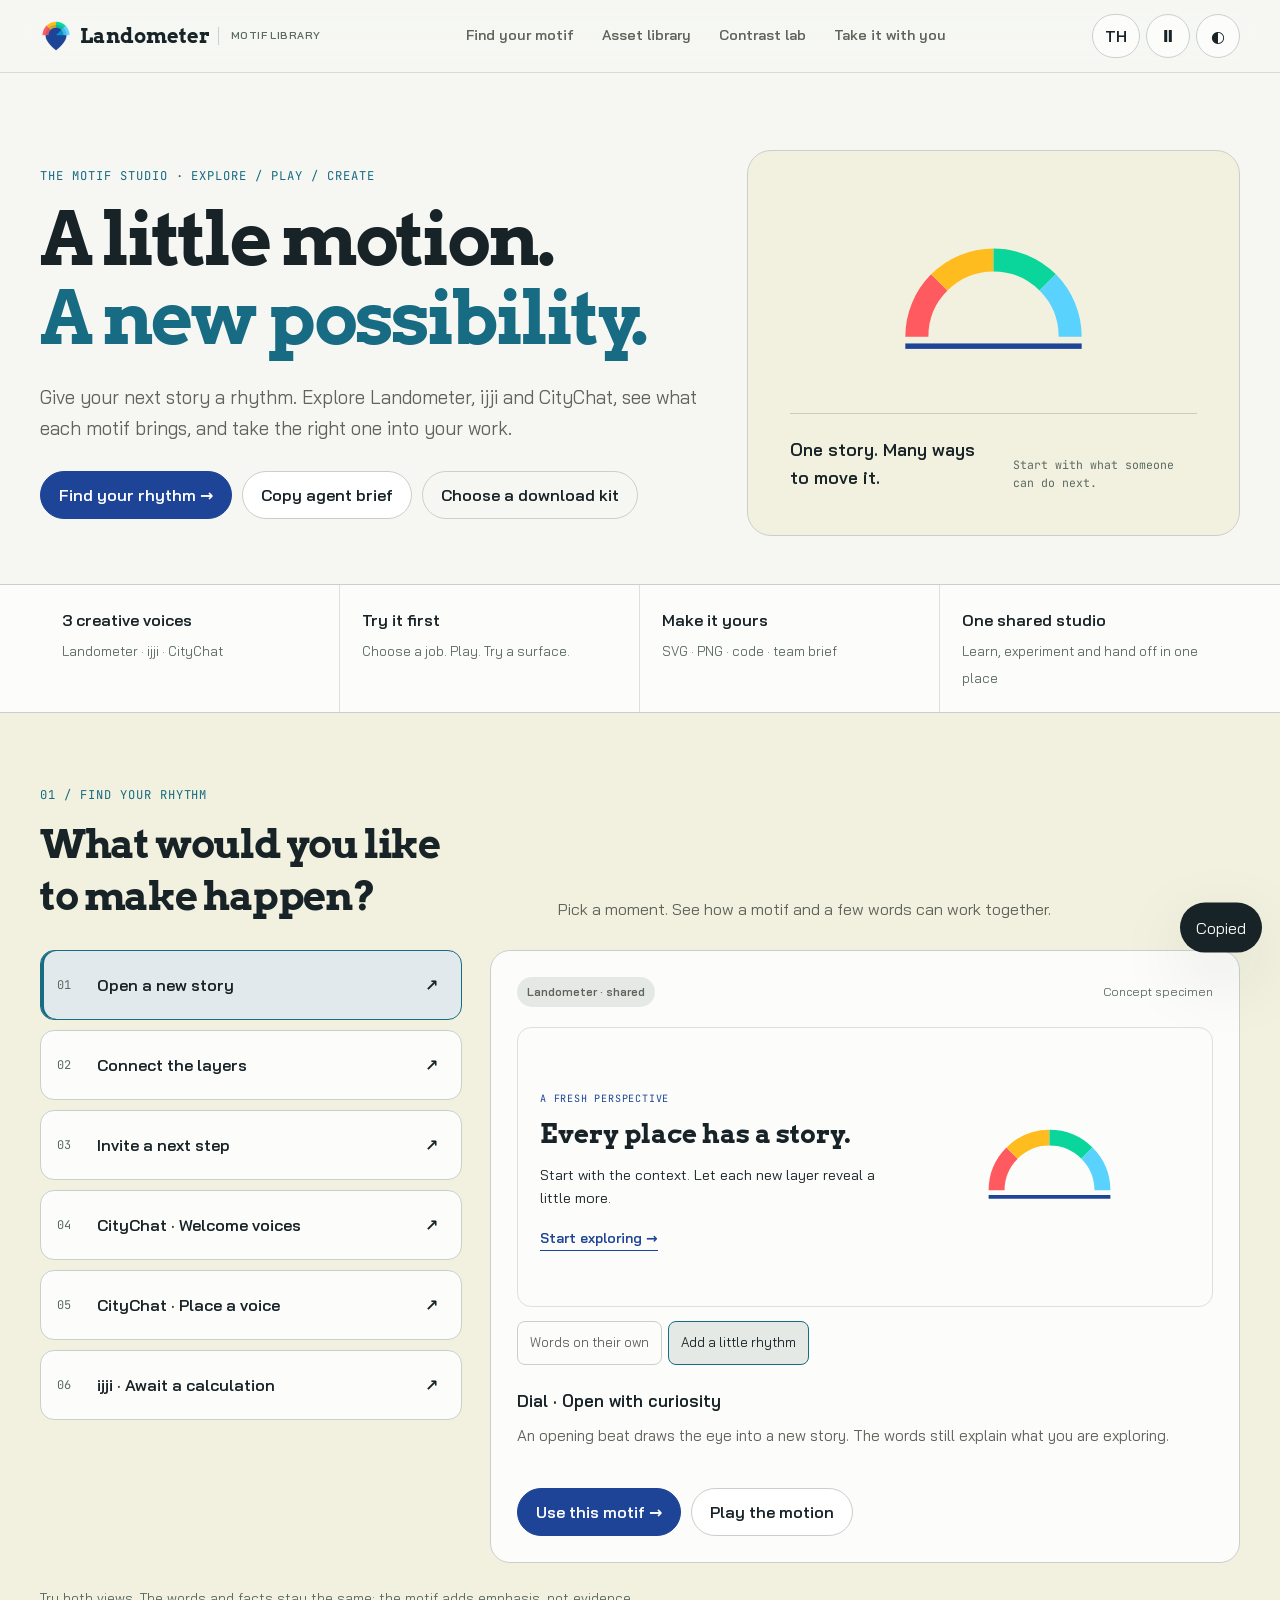
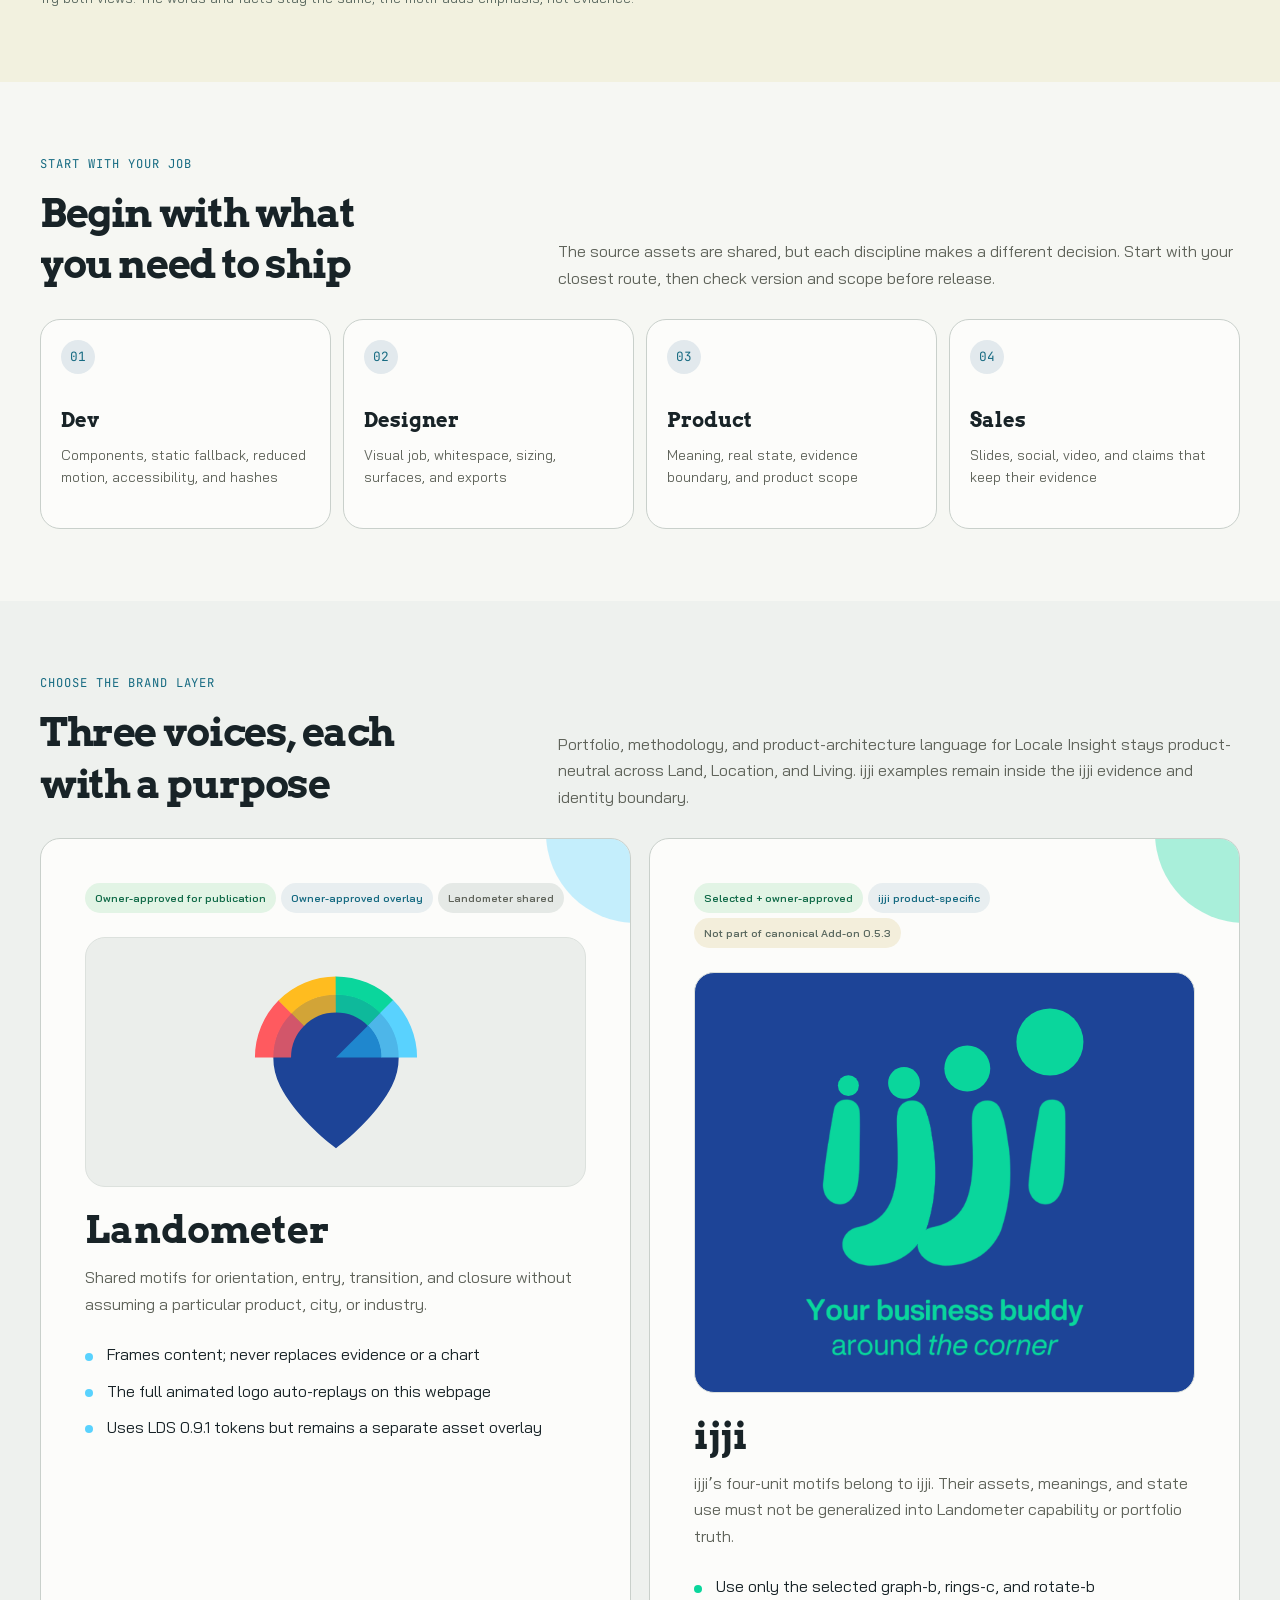
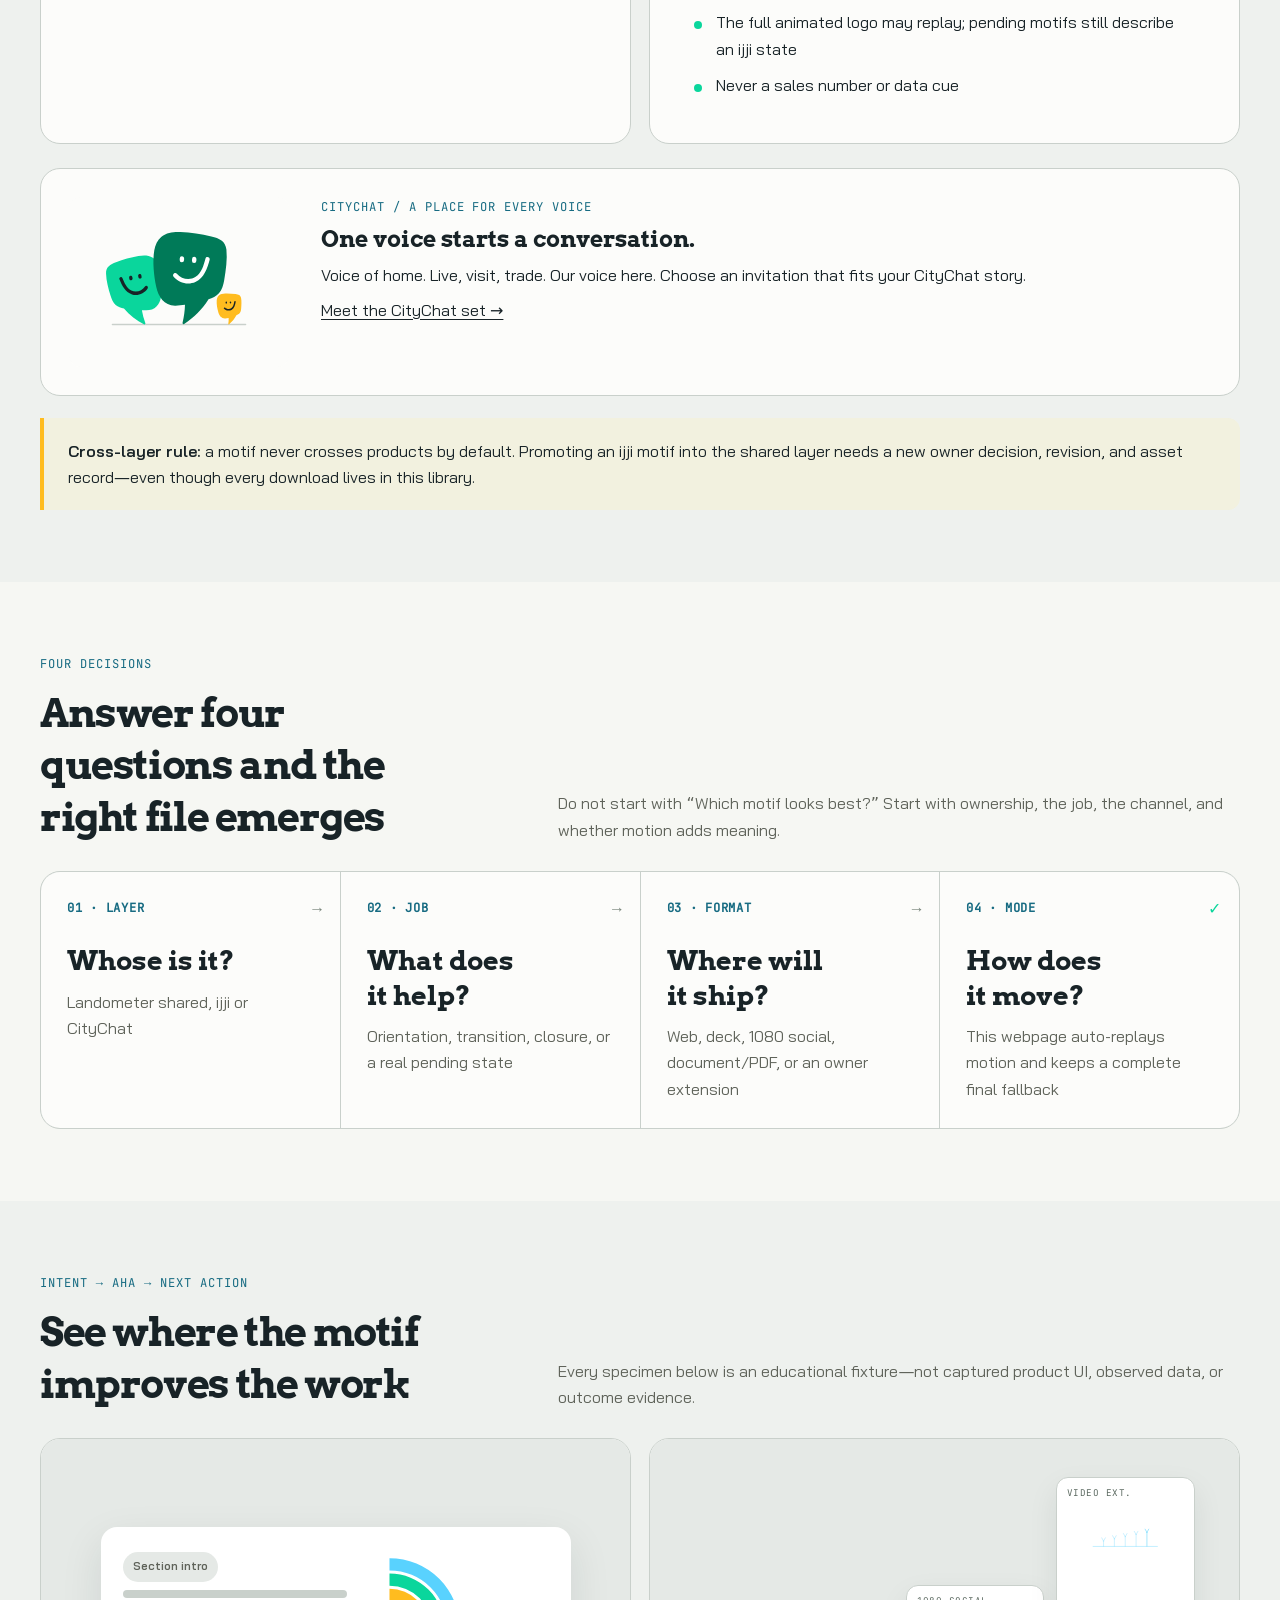
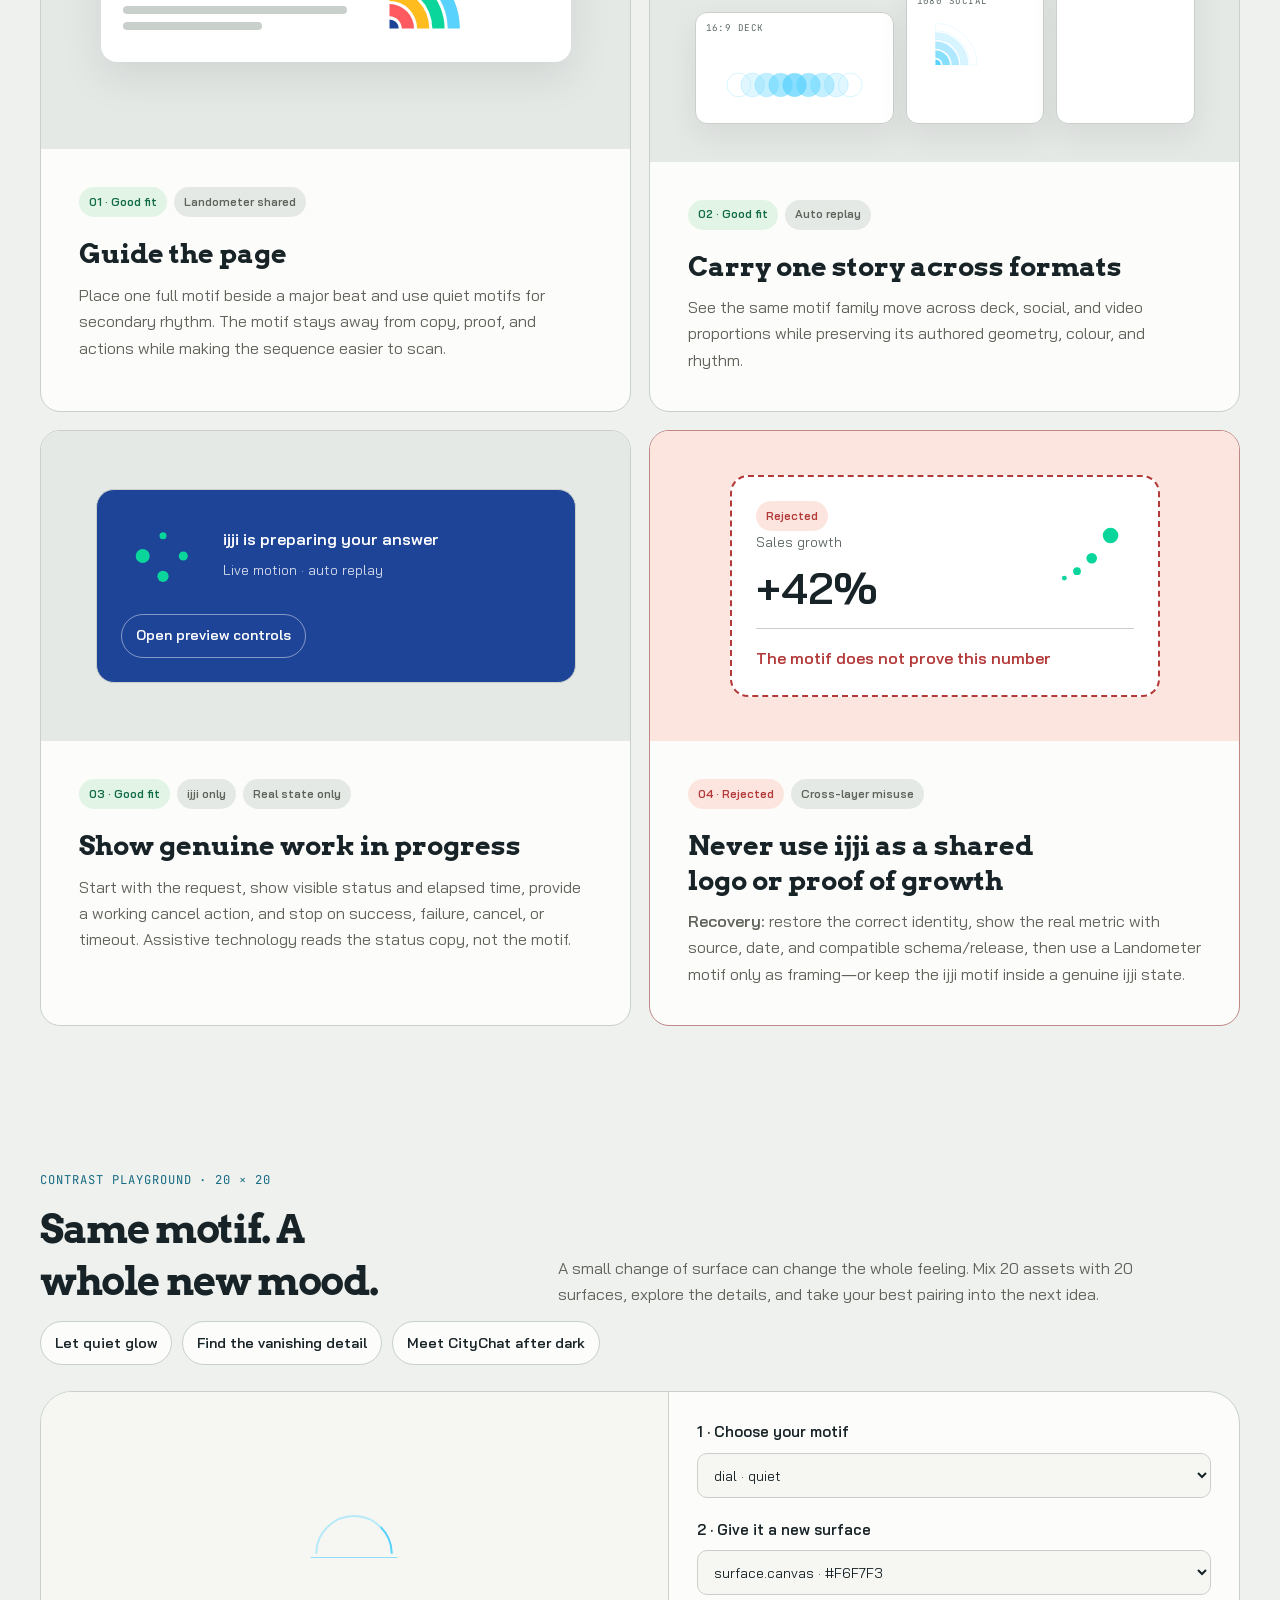
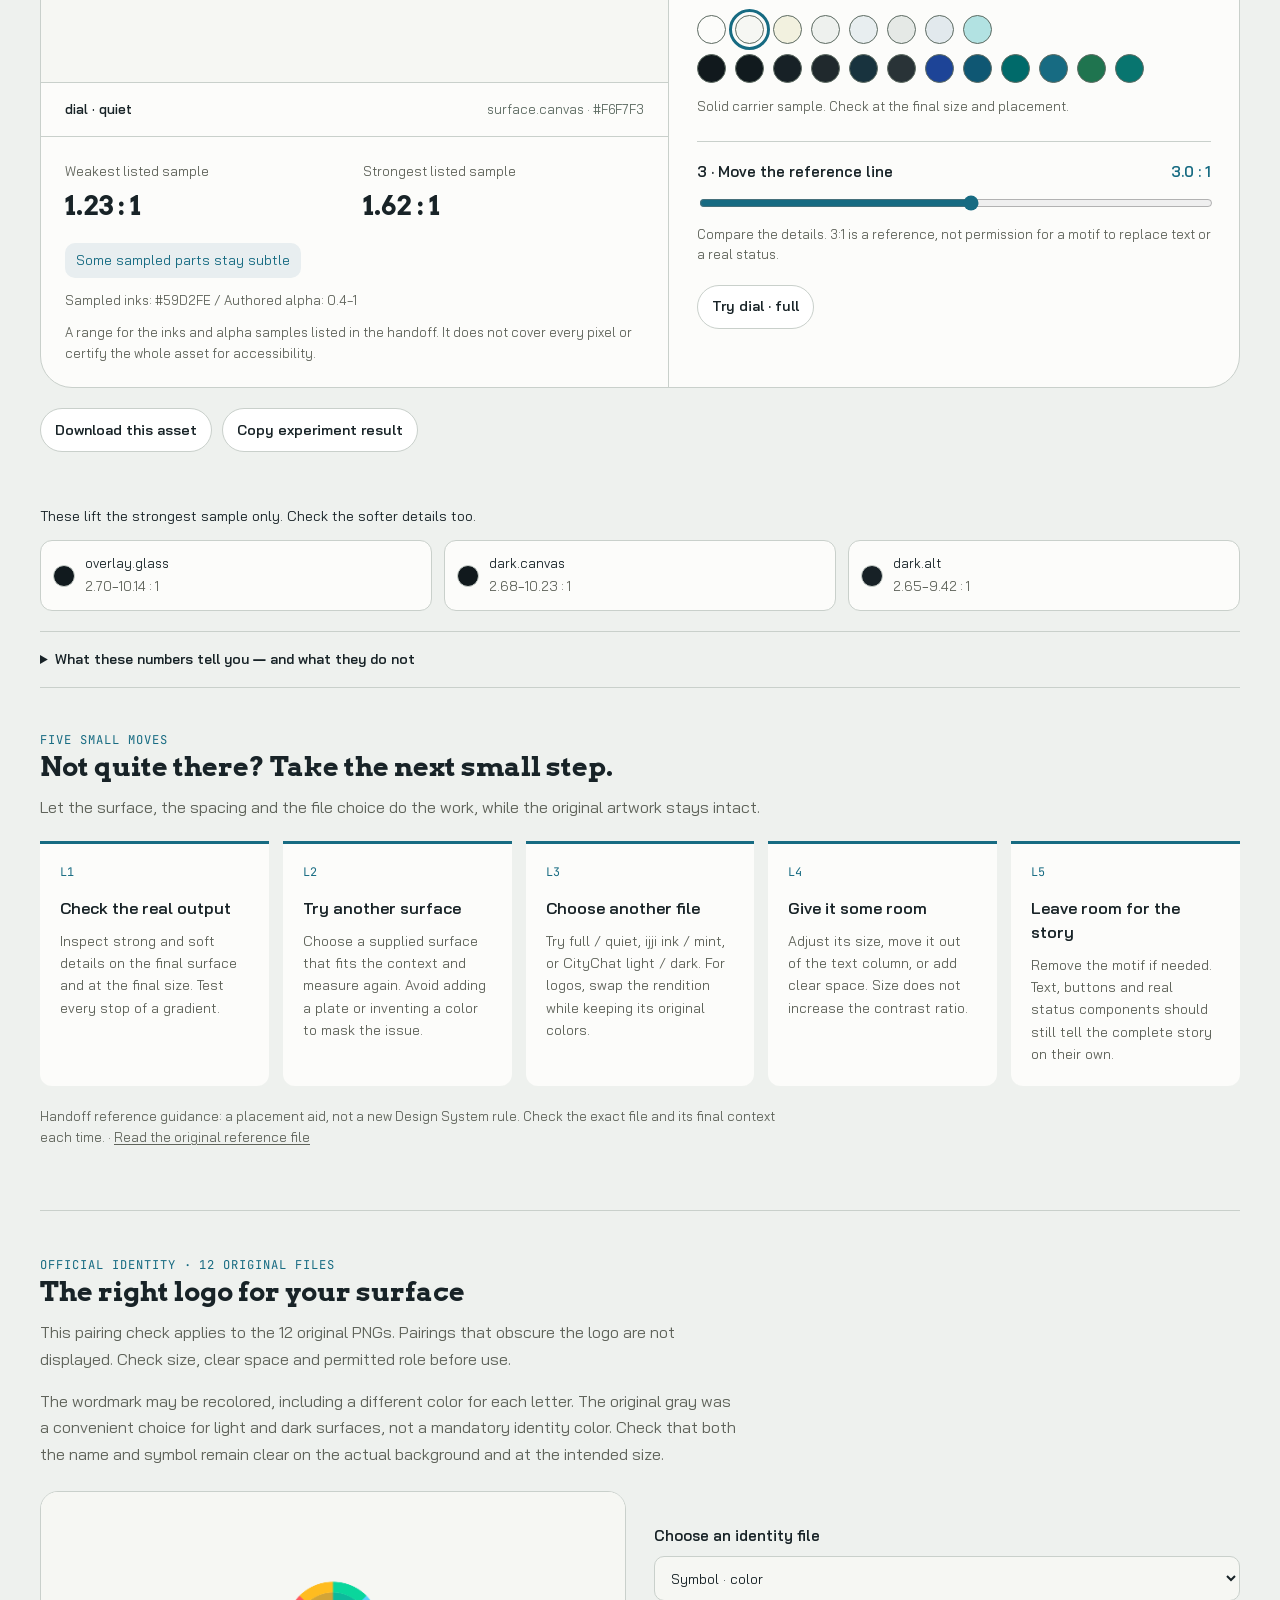
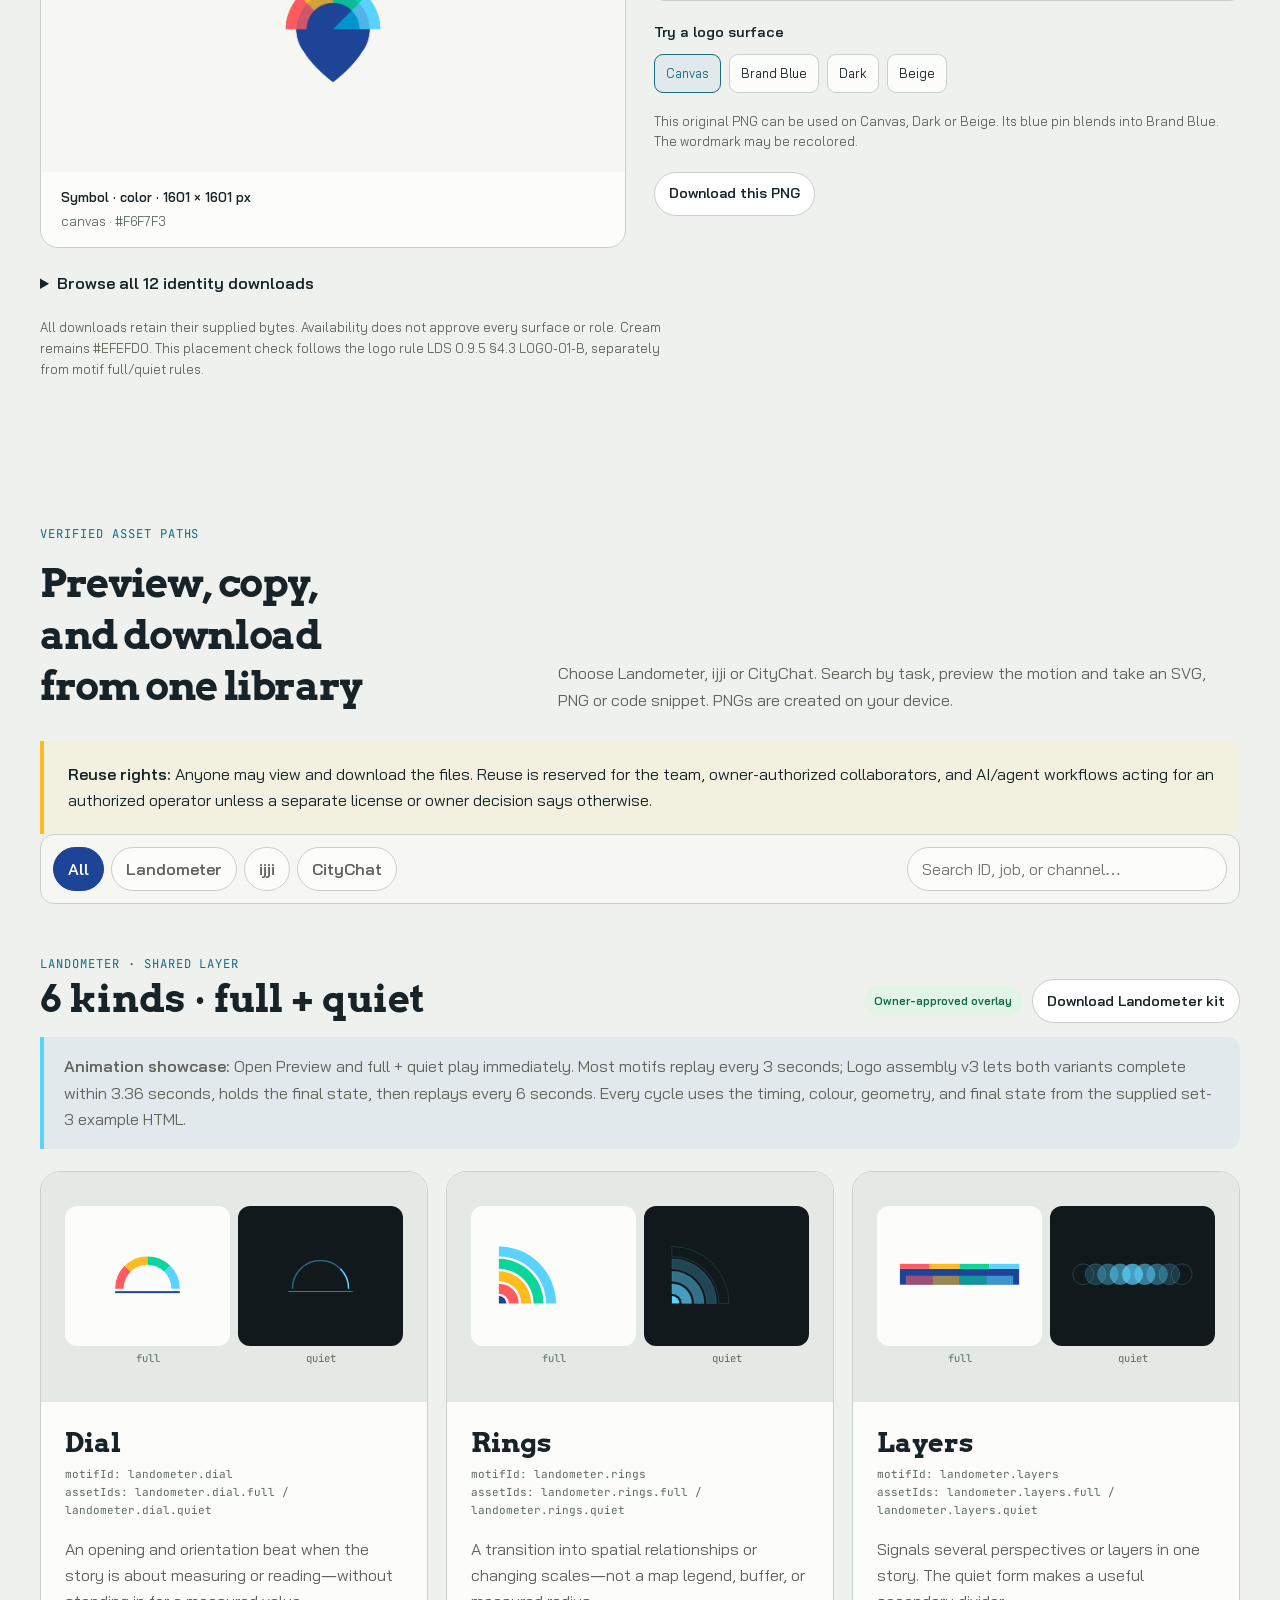
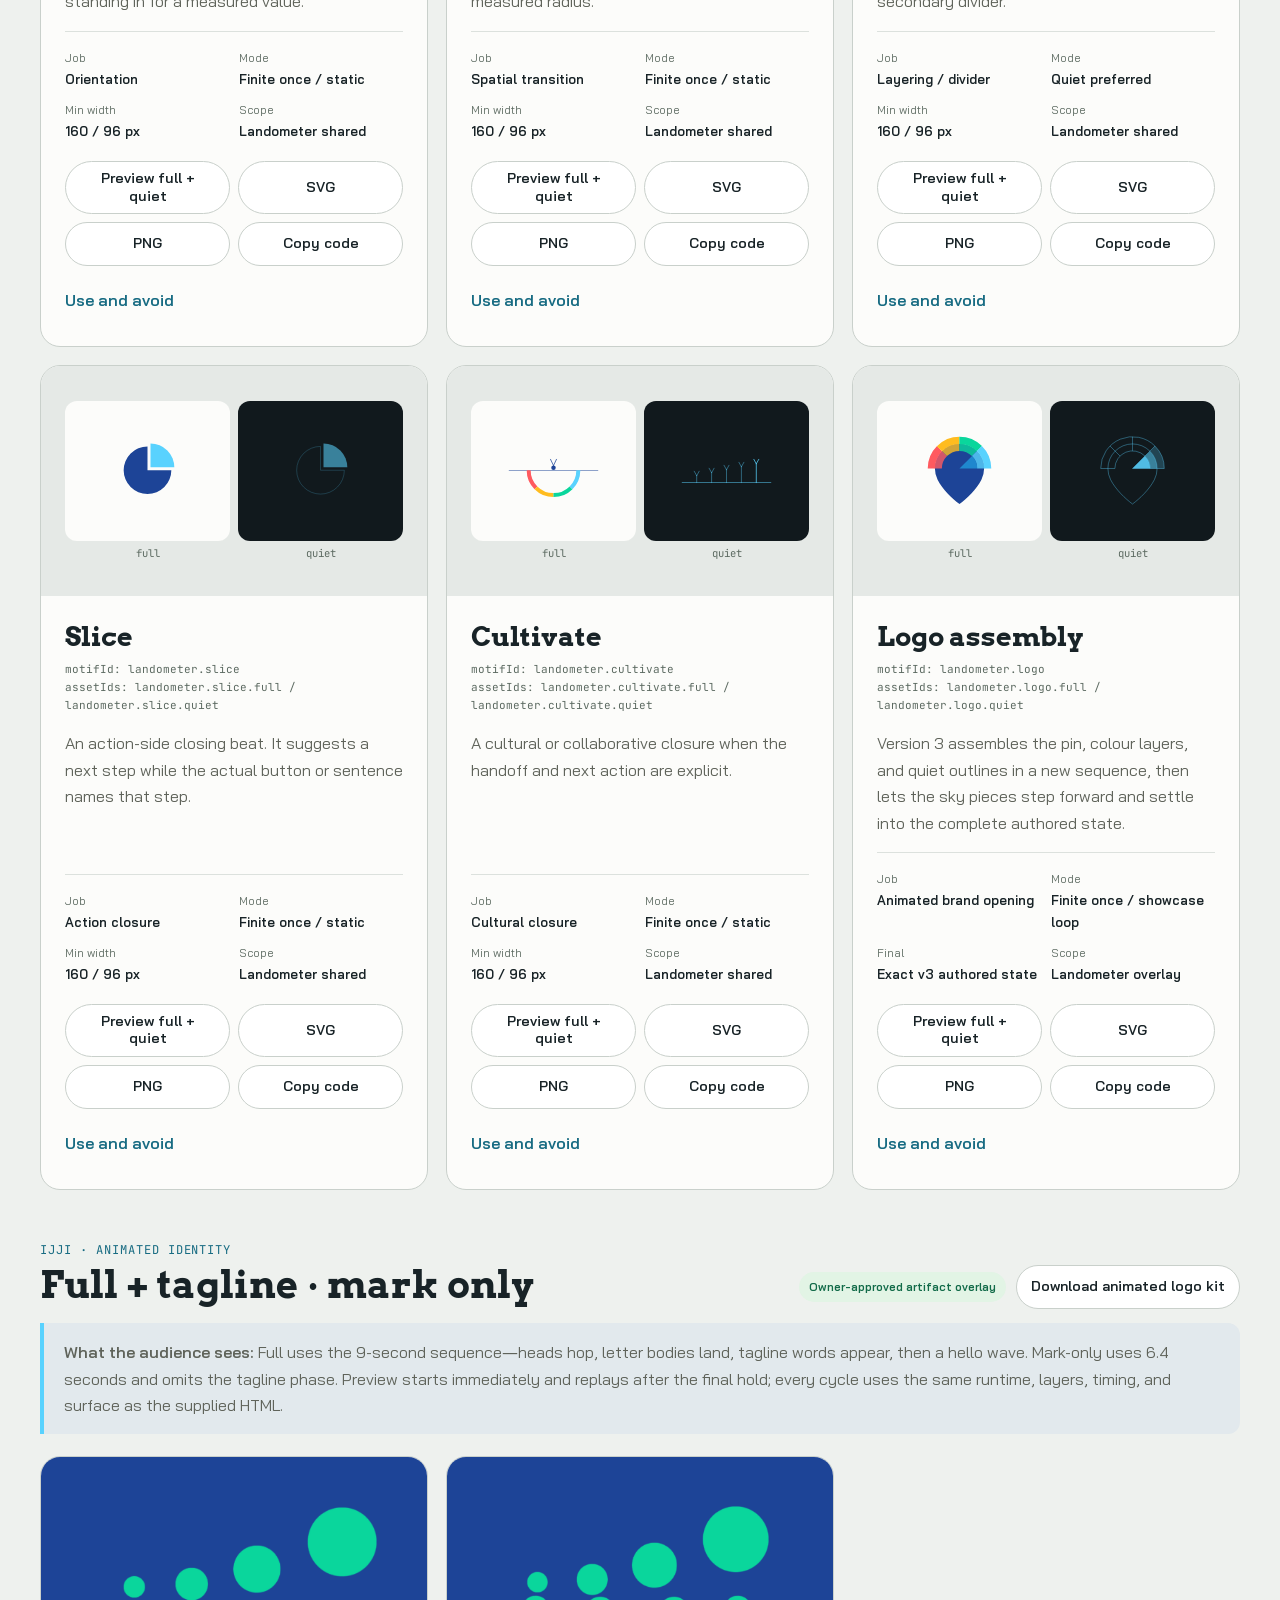
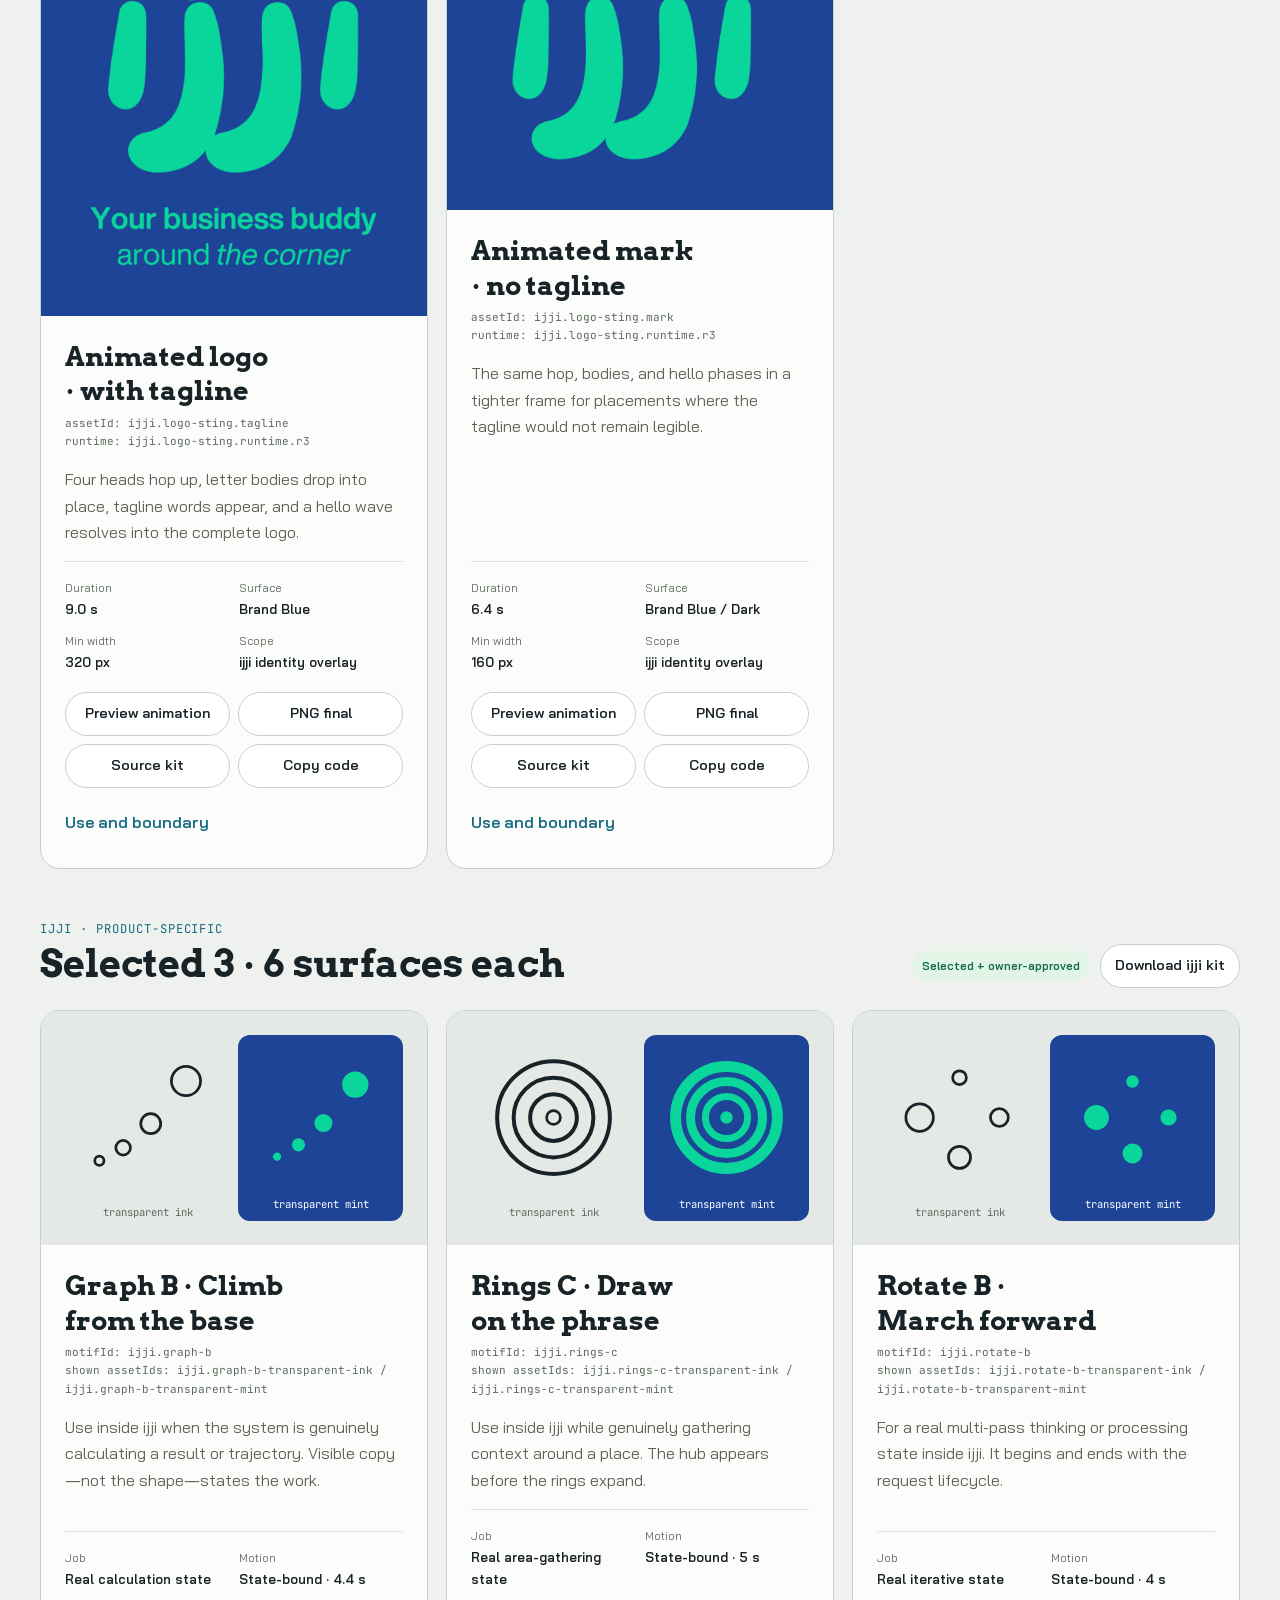
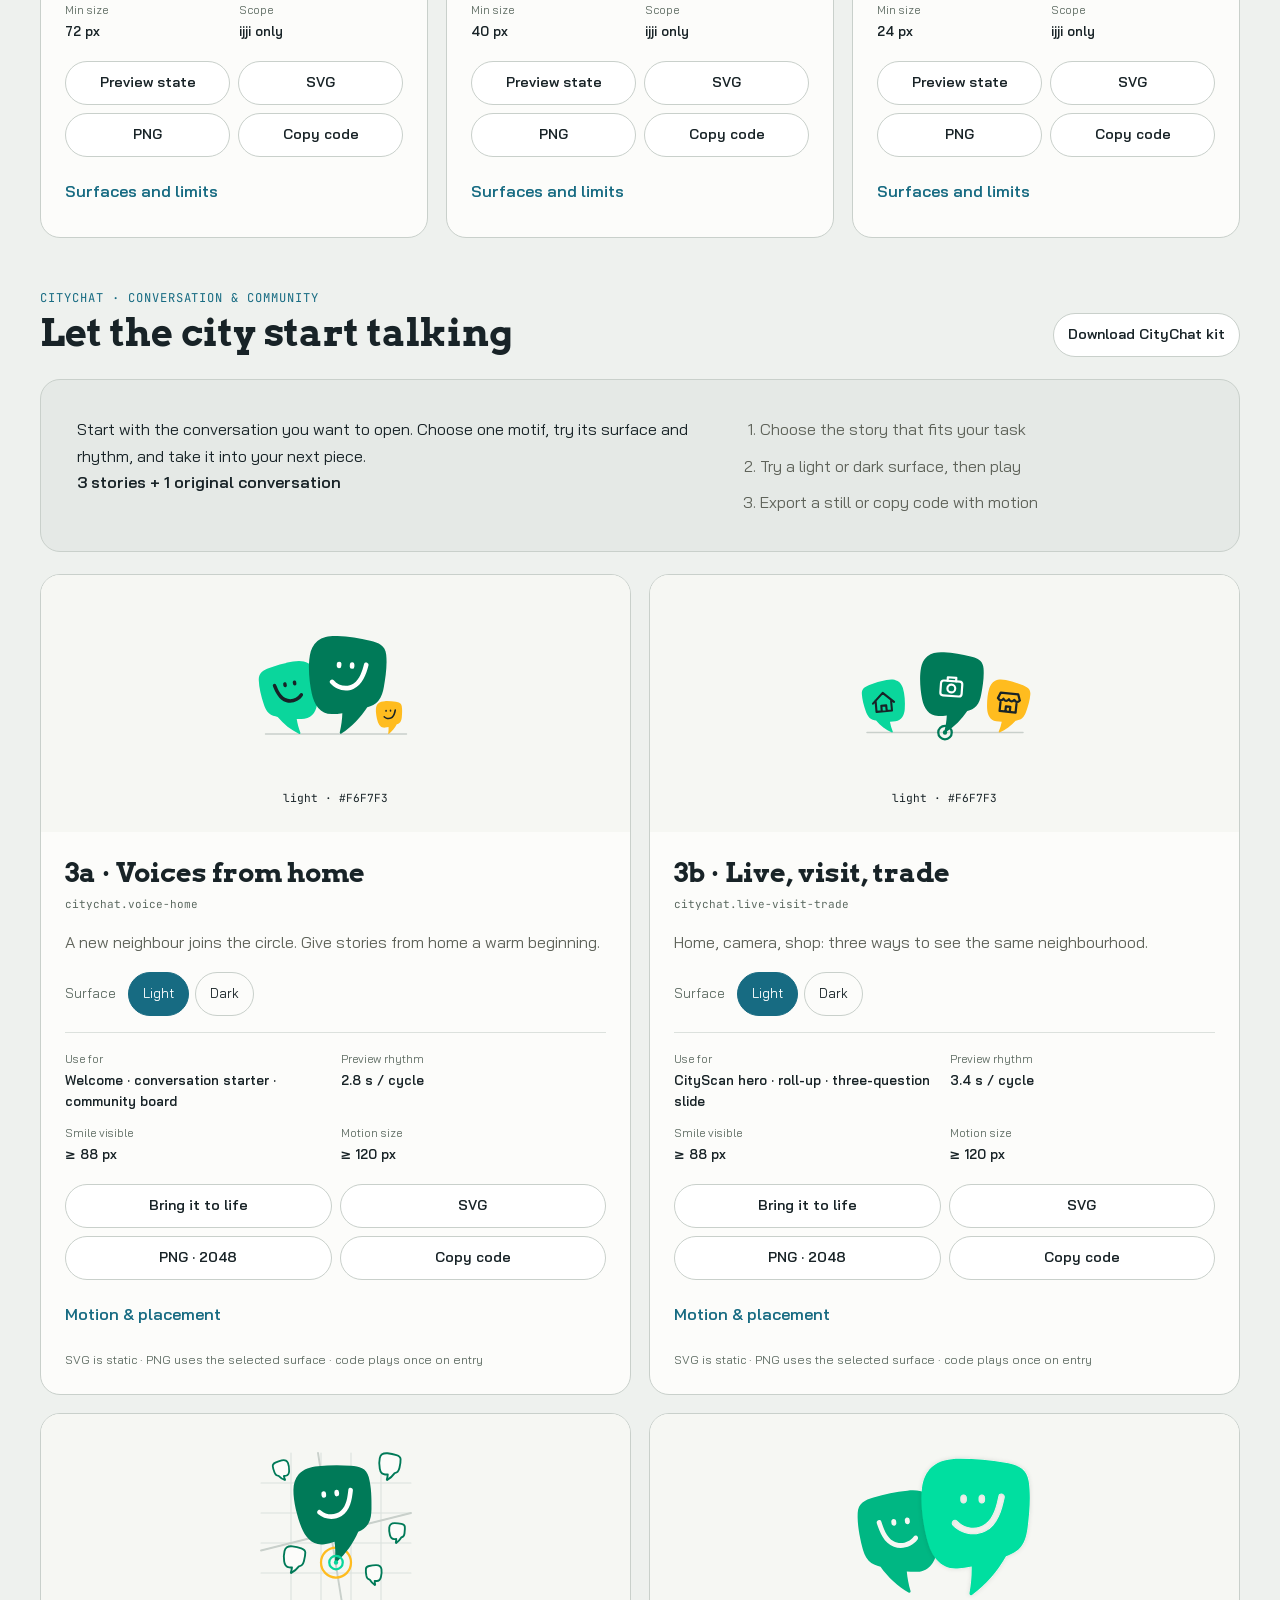
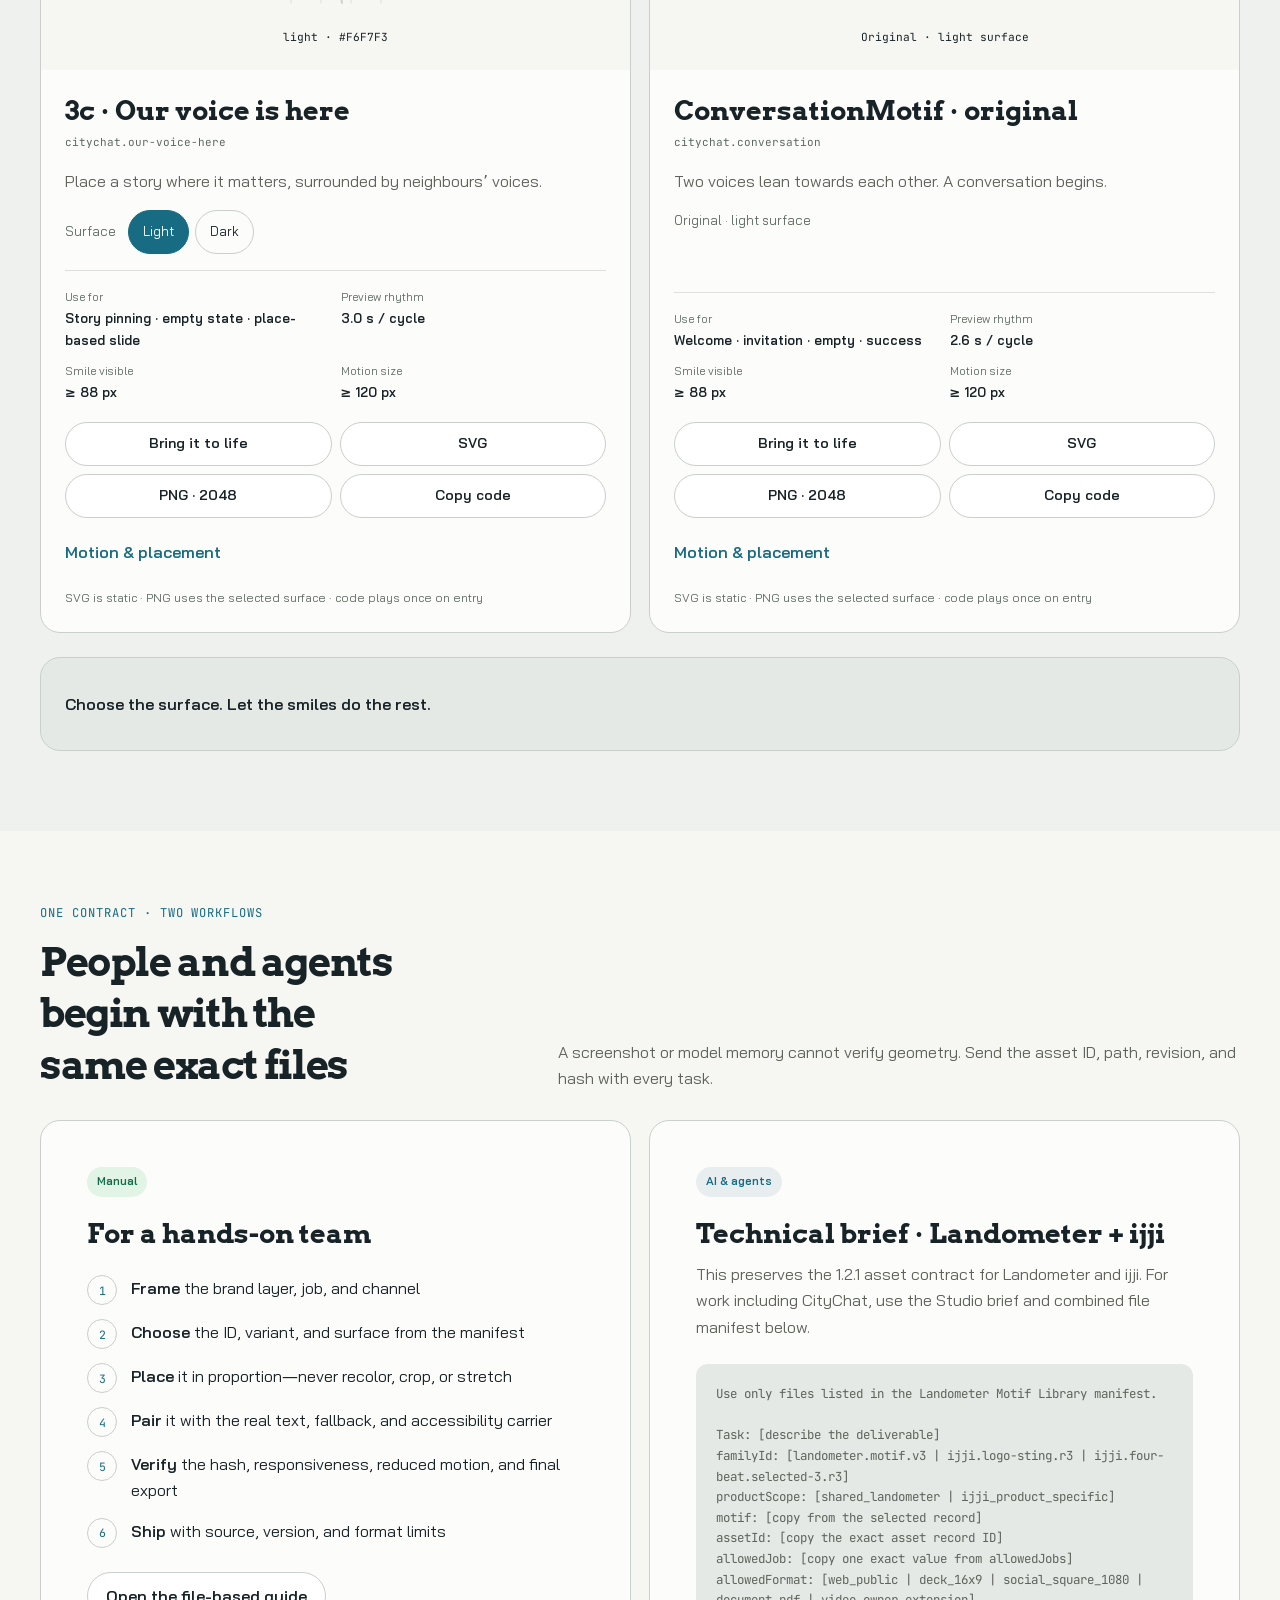
==== commit 450585d0: "Fix original identity file and surface pairing guidance" ====
--- a/en/index.html
+++ b/en/index.html
@@ -54,8 +54,8 @@
   <script src="../studio.js?v=1.3.0" defer></script>
 <link rel="stylesheet" href="../citychat.css?v=1.3.0">
 <script src="../citychat.js?v=1.3.0" defer></script>
-<link rel="stylesheet" href="../contrast-lab.css?v=1.3.0">
-<script src="../contrast-lab.js?v=1.3.0" defer></script>
+<link rel="stylesheet" href="../contrast-lab.css?v=identity-surface-20260930-dark">
+<script src="../contrast-lab.js?v=identity-surface-20260930-dark" defer></script>
 </head>
 <body data-base=".." data-locale="en">
   <a class="skip-link" href="#main">Skip to main content</a>
@@ -246,18 +246,18 @@
       <p class="cl-source-note">Handoff reference guidance: a placement aid, not a new Design System rule. Check the exact file and its final context each time. · <a href="../motif-quiet-fallback.json" download>Read the original reference file</a></p>
     </div>
     <div class="cl-identity" id="identity" aria-labelledby="identity-title" data-identity-selector>
-      <p class="eyebrow">Official identity · 12 original files</p><h3 id="identity-title">The right logo for your surface</h3><p class="subtle">Explore all 12 supplied identity files. Try a light and deep surface before using one in navigation, co-branding or a document.</p>
+      <p class="eyebrow">Official identity · 12 original files</p><h3 id="identity-title">The right logo for your surface</h3><p class="subtle">This pairing check applies to the 12 original PNGs. Pairings that obscure the logo are not displayed. Check size, clear space and permitted role before use.</p><p class="subtle" data-id-wordmark-policy>The wordmark may be recolored, including a different color for each letter. The original gray was a convenient choice for light and dark surfaces, not a mandatory identity color. Check that both the name and symbol remain clear on the actual background and at the intended size.</p>
       <div class="cl-identity-grid">
-        <figure class="cl-identity-figure"><div class="cl-identity-preview" data-id-preview><img src="../assets/identity/logo/landometer-symbol-color.png" alt="Landometer · Symbol color" width="180" height="180" data-id-image loading="lazy" decoding="async"></div><figcaption><strong data-id-caption>Symbol · color · 1601 × 1601 px</strong><span data-id-surface>canvas · #F6F7F3</span></figcaption></figure>
+        <figure class="cl-identity-figure"><div class="cl-identity-preview" data-id-preview><p class="cl-identity-rejection" data-id-rejection hidden></p><img src="../assets/identity/logo/landometer-symbol-color.png" alt="Landometer · Symbol color" width="180" height="180" data-id-image loading="lazy" decoding="async"></div><figcaption><strong data-id-caption>Symbol · color · 1601 × 1601 px</strong><span data-id-surface>canvas · #F6F7F3</span></figcaption></figure>
         <div class="cl-identity-controls">
           <div data-cl-enhanced hidden><label for="cl-identity-file">Choose an identity file</label><select id="cl-identity-file" data-id-file></select><fieldset class="cl-identity-bg"><legend>Try a logo surface</legend><div><button type="button" data-id-bg="canvas" aria-pressed="true">Canvas</button><button type="button" data-id-bg="brand.blue" aria-pressed="false">Brand Blue</button><button type="button" data-id-bg="dark.canvas" aria-pressed="false">Dark</button><button type="button" data-id-bg="brand.beige" aria-pressed="false">Beige</button></div></fieldset></div>
-          <p class="cl-note" data-id-guidance>Start on a light surface. The blue base can blend into Brand Blue. Keep all authored colors.</p>
+          <p class="cl-note" data-id-guidance>This original PNG can be used on Canvas, Dark or Beige. Its blue pin blends into Brand Blue. The wordmark may be recolored.</p>
           <div class="cl-actions"><a class="button button-small" href="../assets/identity/logo/landometer-symbol-color.png" download data-id-download>Download this PNG</a><button class="button button-small" type="button" data-id-match data-cl-enhanced hidden>Try a matching surface</button></div>
           <p class="visually-hidden" role="status" aria-live="polite" data-id-status></p>
         </div>
       </div>
       <details class="cl-download-all"><summary>Browse all 12 identity downloads</summary><ul><li><a href="../assets/identity/logo/landometer-symbol-color.png" download>Symbol · color</a></li><li><a href="../assets/identity/logo/landometer-symbol-white.png" download>Symbol · white</a></li><li><a href="../assets/identity/logo/landometer-symbol-cream.png" download>Symbol · cream</a></li><li><a href="../assets/identity/logo/landometer-symbol-gray.png" download>Symbol · gray</a></li><li><a href="../assets/identity/logo/landometer-symbol-mono.png" download>Symbol · mono</a></li><li><a href="../assets/identity/logo/landometer-symbol-outline-white.png" download>Symbol · outline white</a></li><li><a href="../assets/identity/logo/landometer-symbol-outline-cream.png" download>Symbol · outline cream</a></li><li><a href="../assets/identity/logo/landometer-symbol-white-square.png" download>Symbol · white square</a></li><li><a href="../assets/identity/logo/landometer-symbol-192.png" download>Symbol · 192 px</a></li><li><a href="../assets/identity/logo/landometer-lockup-banner.png" download>Lockup · banner</a></li><li><a href="../assets/identity/logo/landometer-lockup-color.png" download>Lockup · color master</a></li><li><a href="../assets/identity/logo/Landometer-Logo-TransparentBG.png" download>Logo · transparent master</a></li></ul></details>
-      <p class="cl-source-note">All files retain the exact attachment bytes. Cream still uses legacy #EFEFD0, and gray is not clear on every background. Choose the rendition and surrounding surface for your actual output.</p>
+      <p class="cl-source-note">All downloads retain their supplied bytes. Availability does not approve every surface or role. Cream remains #EFEFD0. This placement check follows the logo rule LDS 0.9.5 §4.3 LOGO-01-B, separately from motif full/quiet rules.</p>
     </div>
   </div>
 </section>
--- a/contrast-lab.css
+++ b/contrast-lab.css
@@ -61,6 +61,8 @@
 .cl-identity-grid { display: grid; grid-template-columns: minmax(0, 1fr) minmax(0, 1fr); gap: 28px; margin-top: 24px; align-items: stretch; }
 .cl-identity-figure { margin: 0; min-width: 0; background: var(--surface); border: 1px solid var(--line); border-radius: 18px; overflow: hidden; }
 .cl-identity-preview { min-height: 280px; display: grid; place-items: center; padding: 32px; background: #F6F7F3; }
+.cl-identity [hidden] { display: none !important; }
+.cl-identity-rejection { max-width: 28ch; margin: 0; padding: 16px 20px; text-align: center; font-weight: 600; color: var(--ink); background: var(--surface); border: 1px solid var(--line); border-radius: 10px; }
 .cl-identity-preview img { width: 180px; max-width: 100%; height: auto; max-height: 215px; object-fit: contain; }
 .cl-identity-figure figcaption { padding: 15px 20px; font-size: .8rem; }
 .cl-identity-figure figcaption span { display: block; color: var(--meta); margin-top: 3px; }
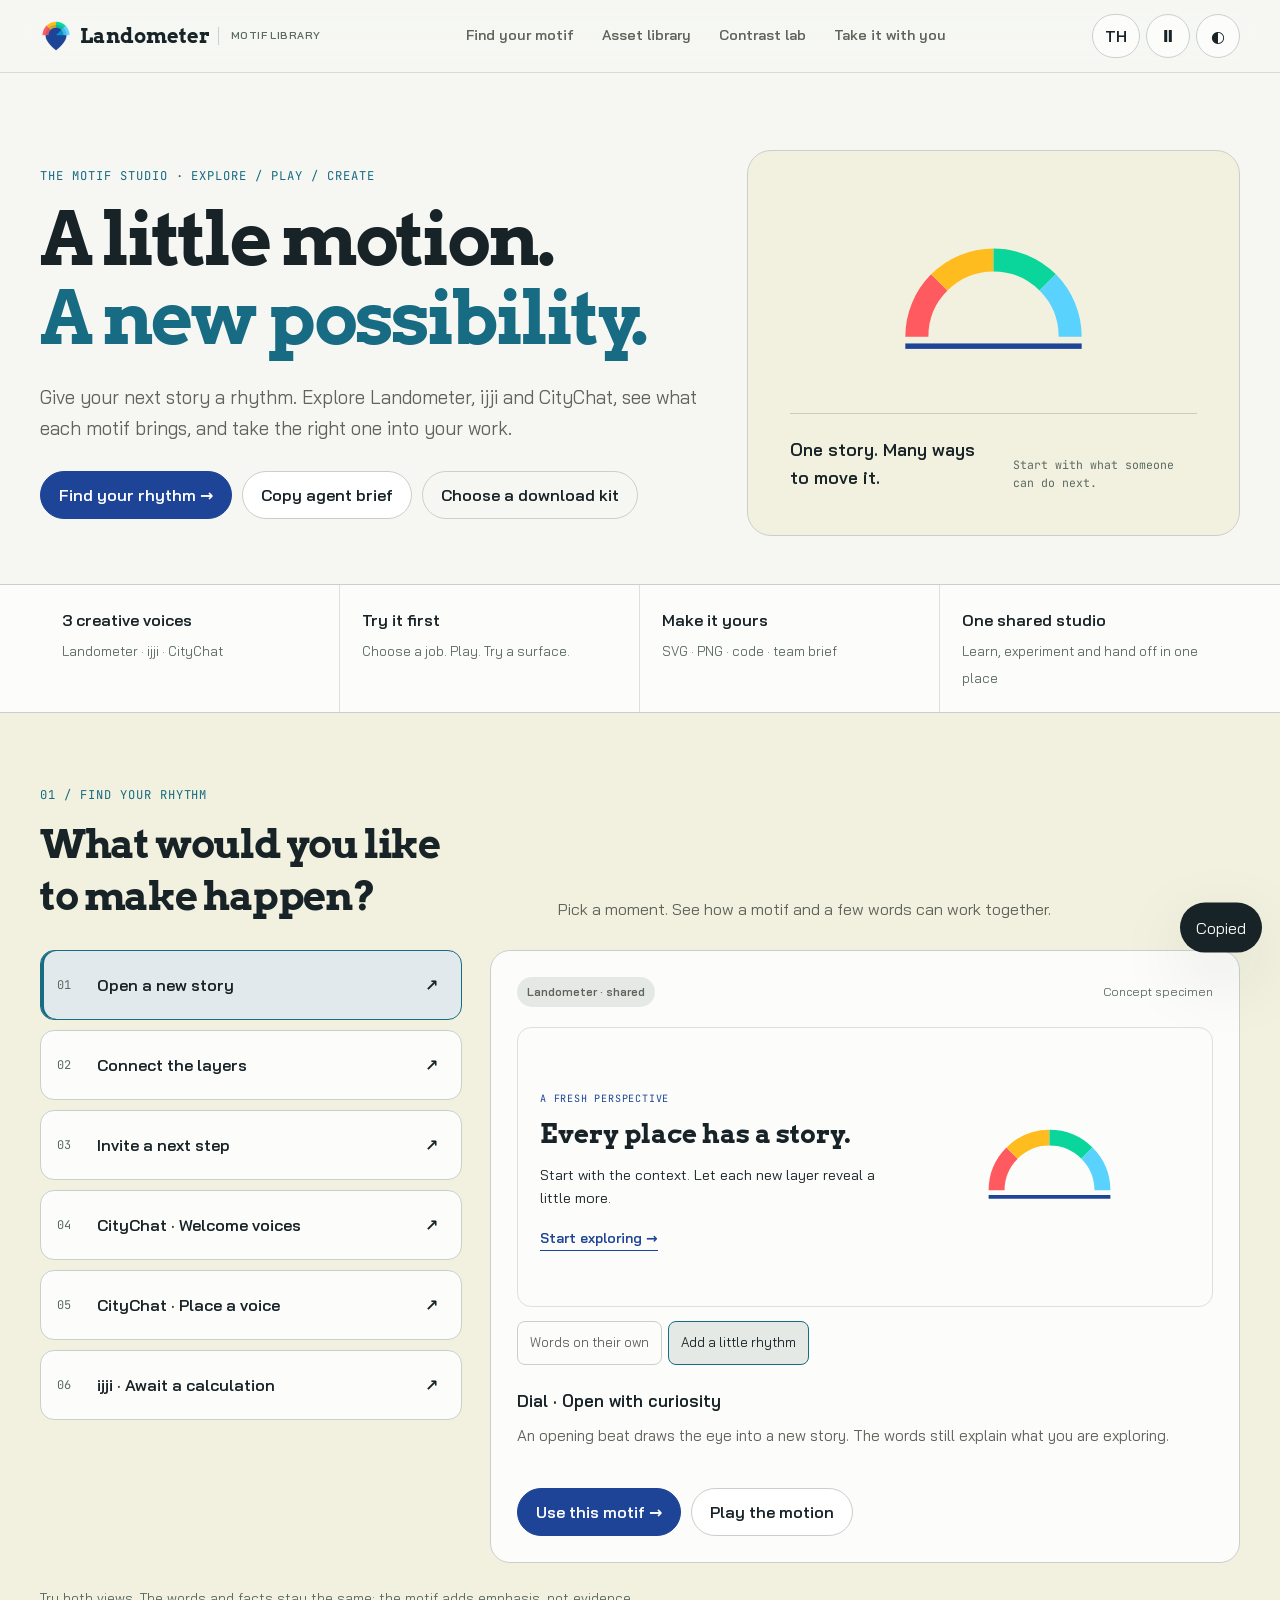
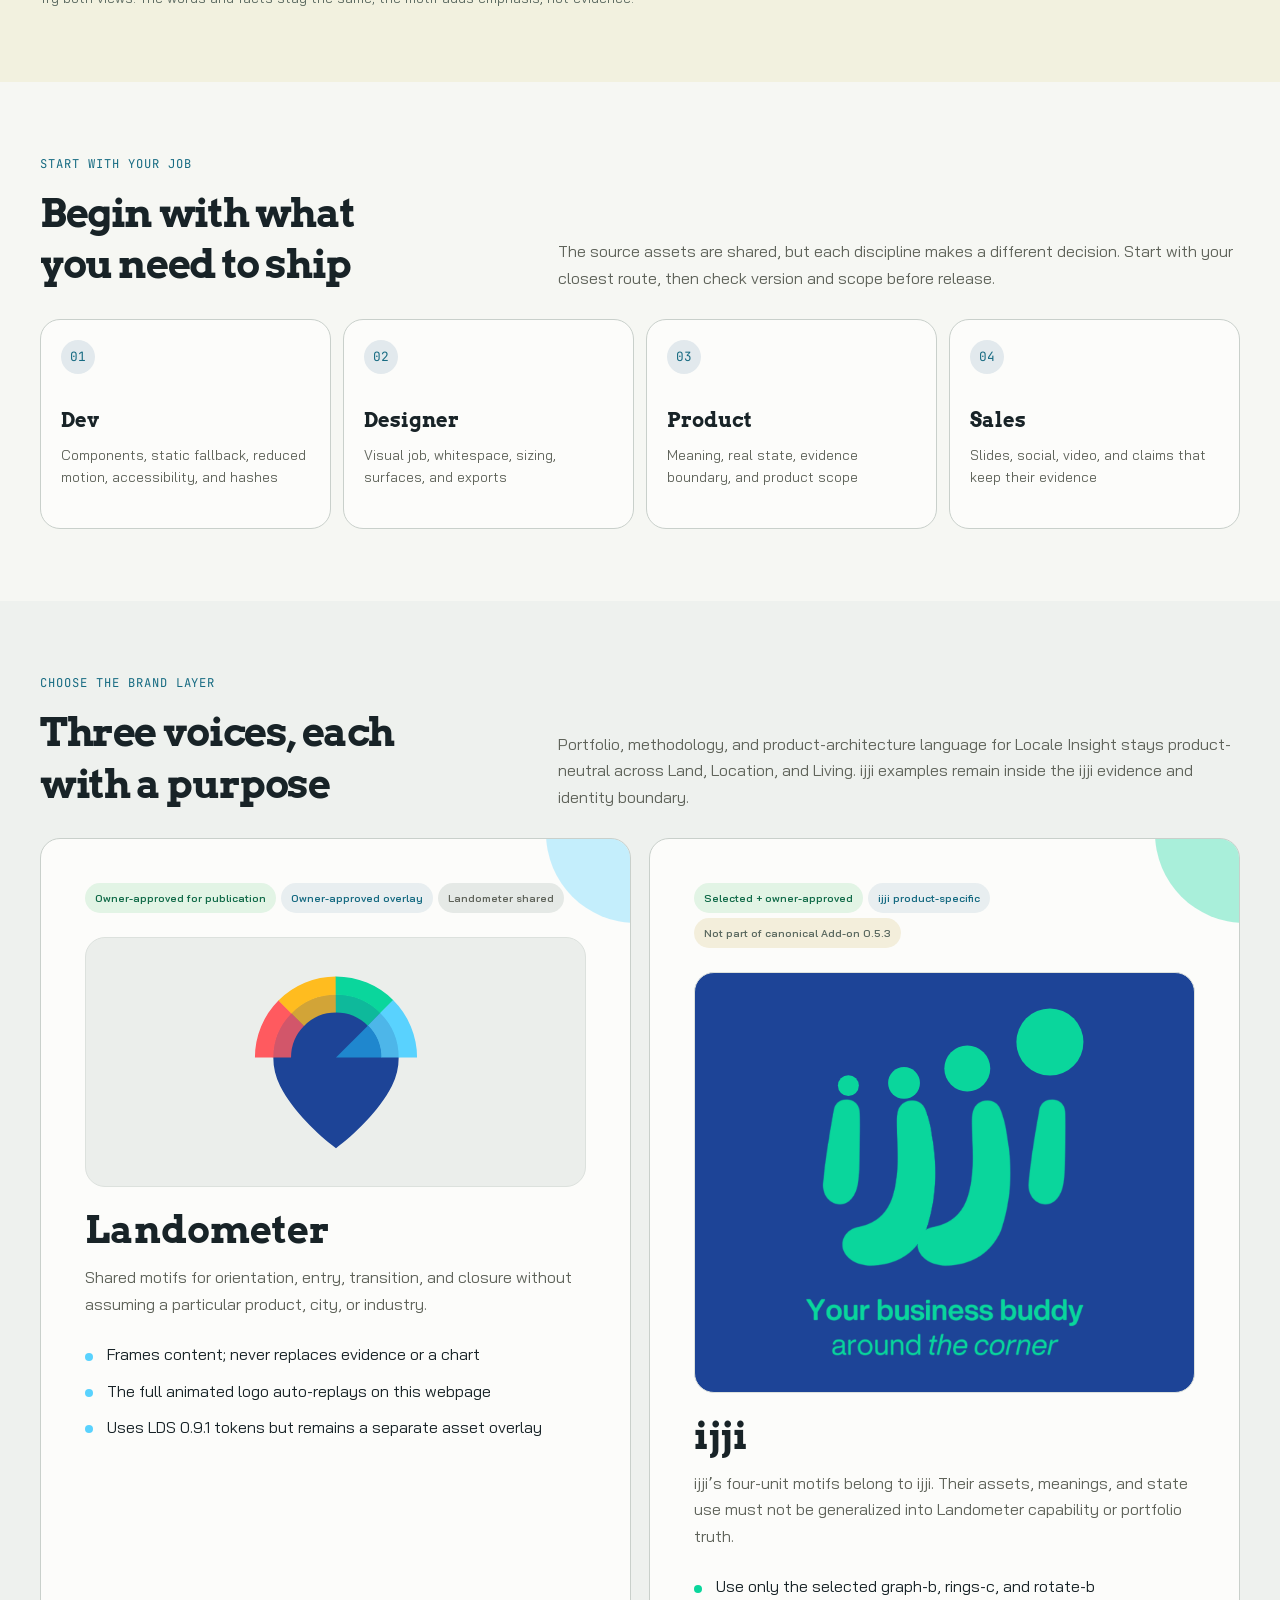
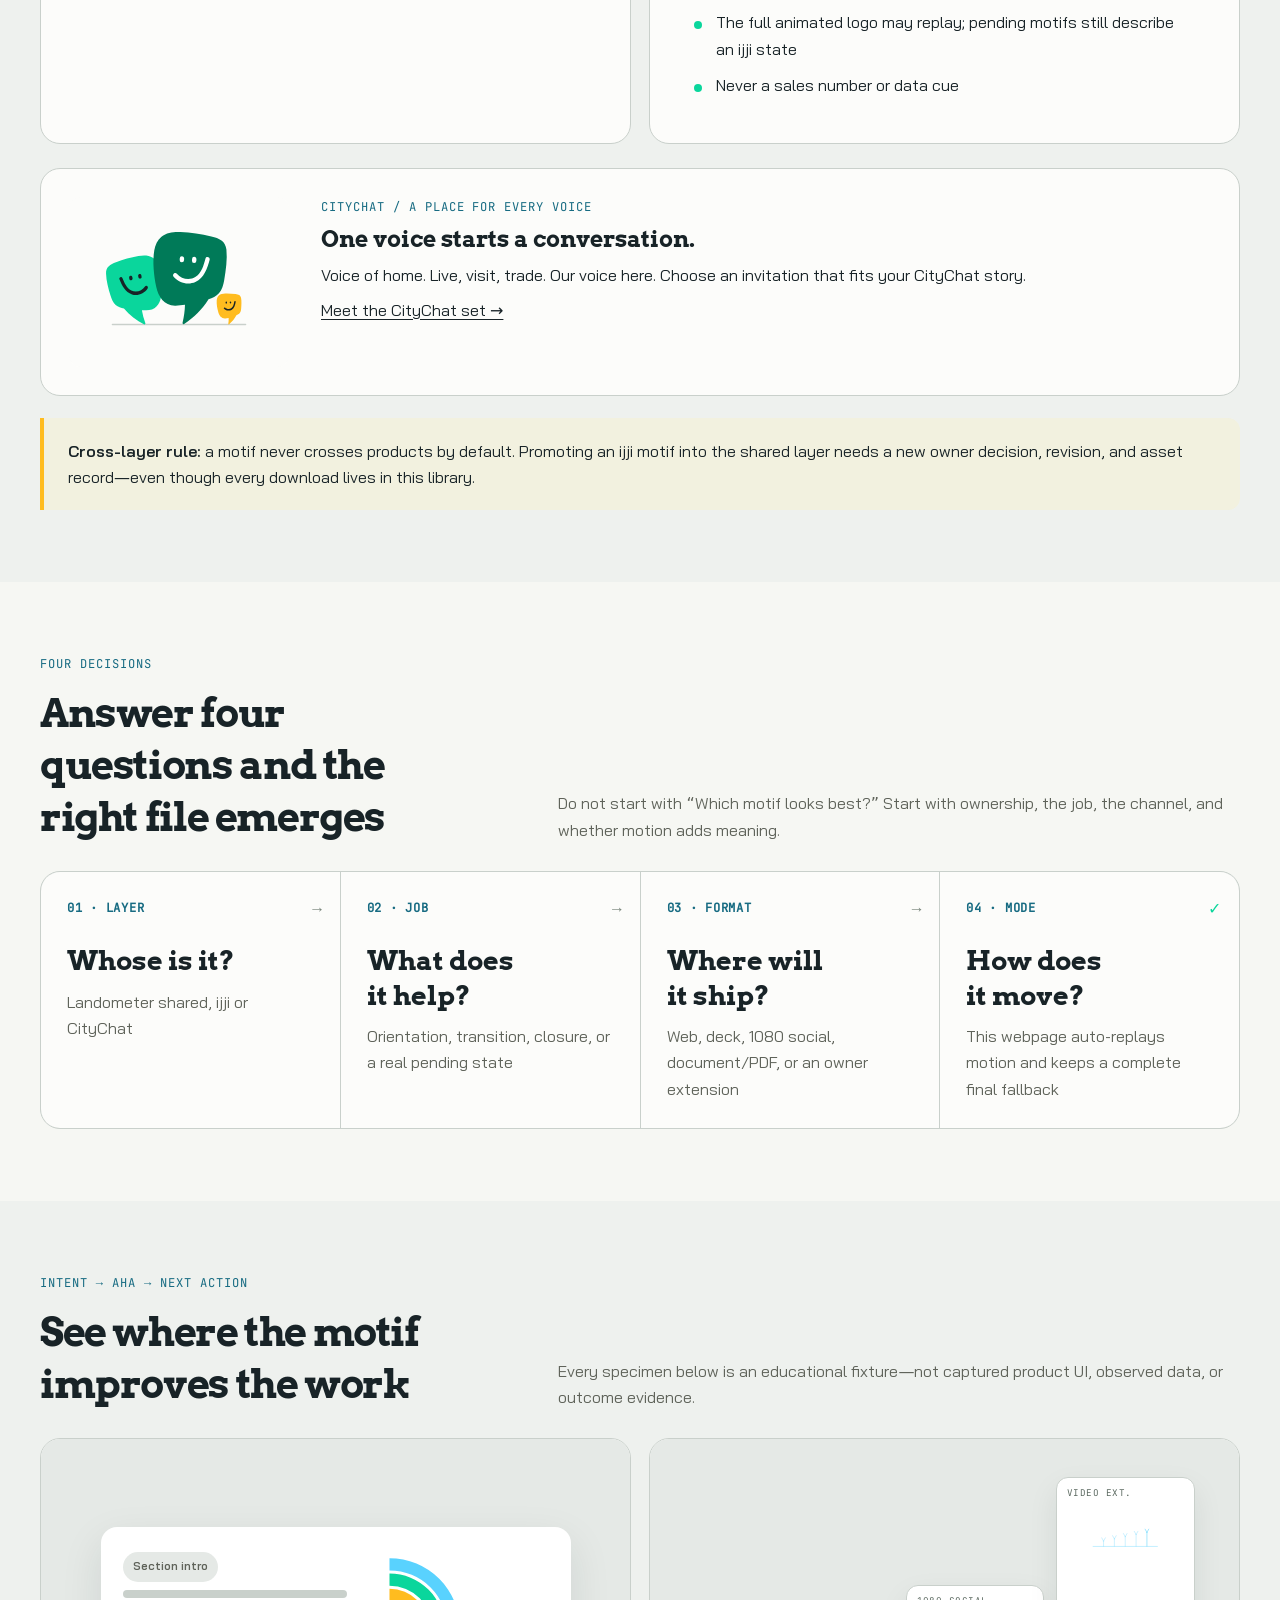
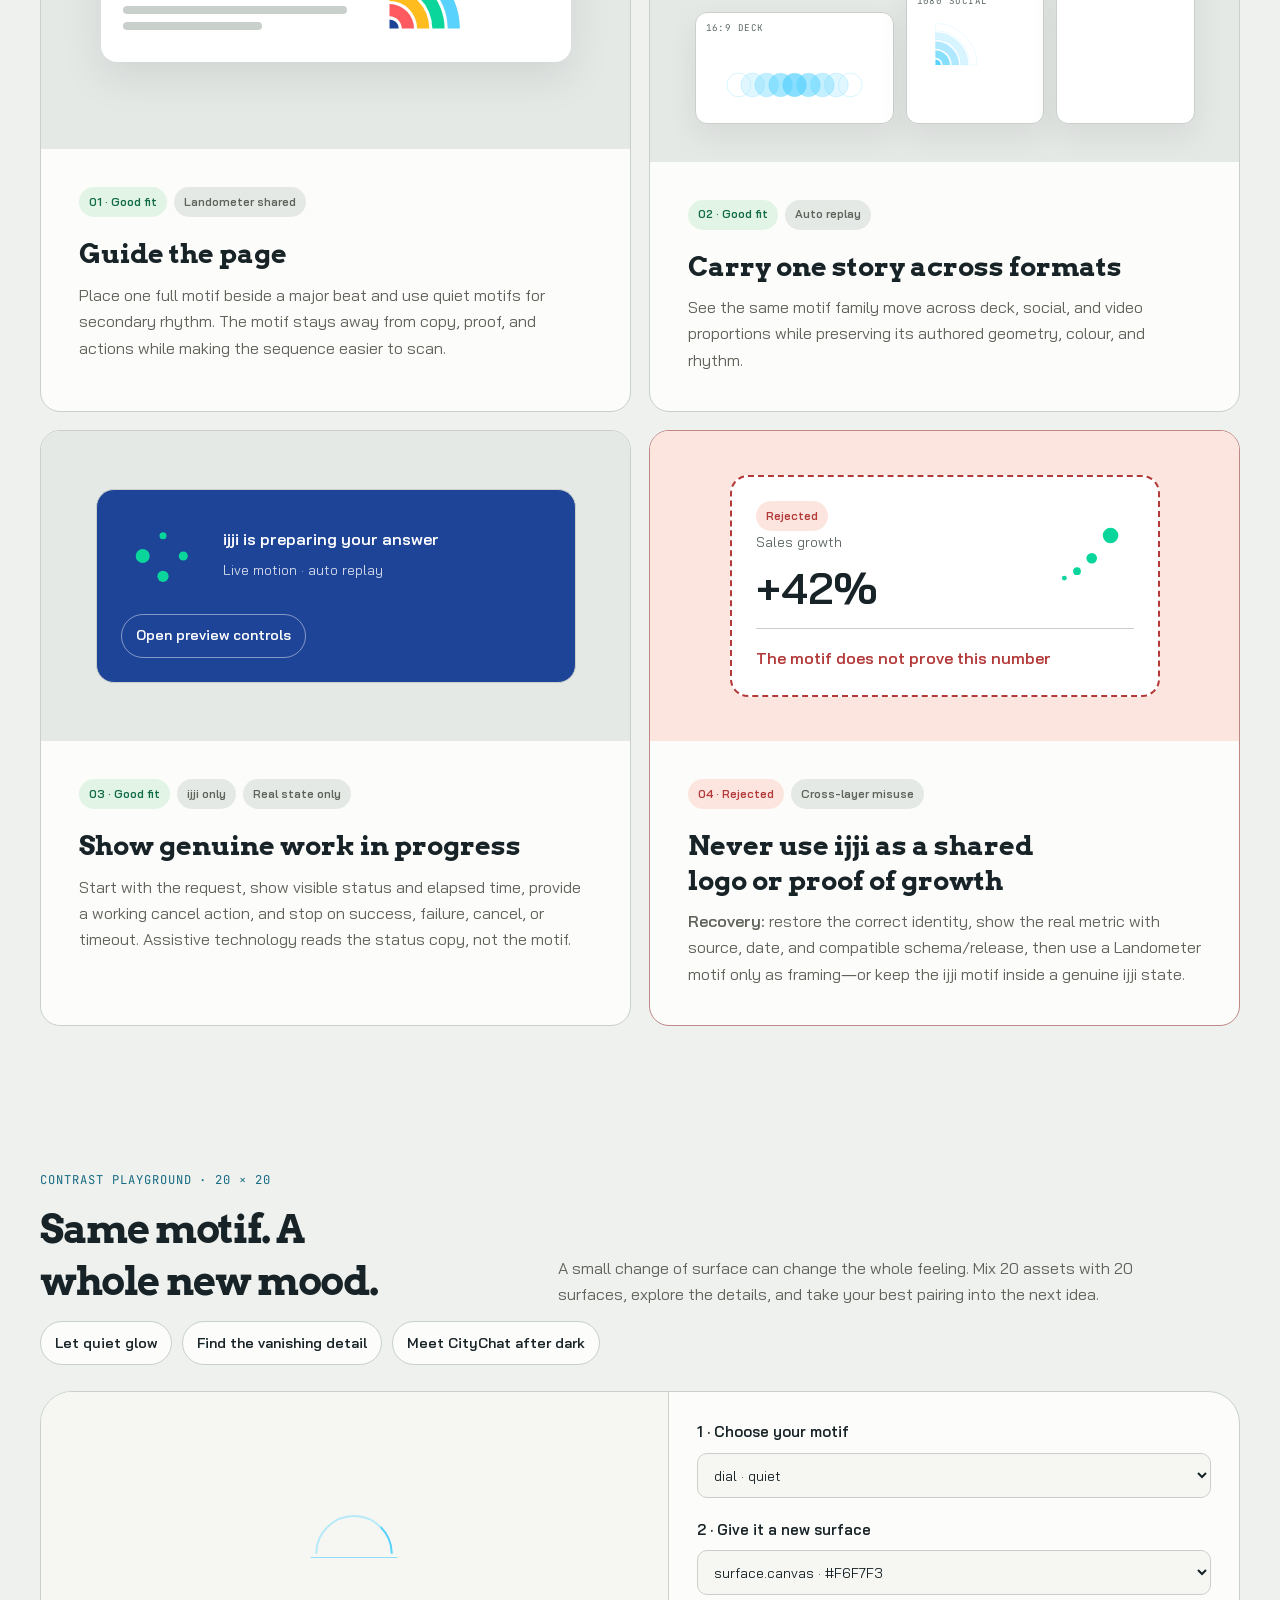
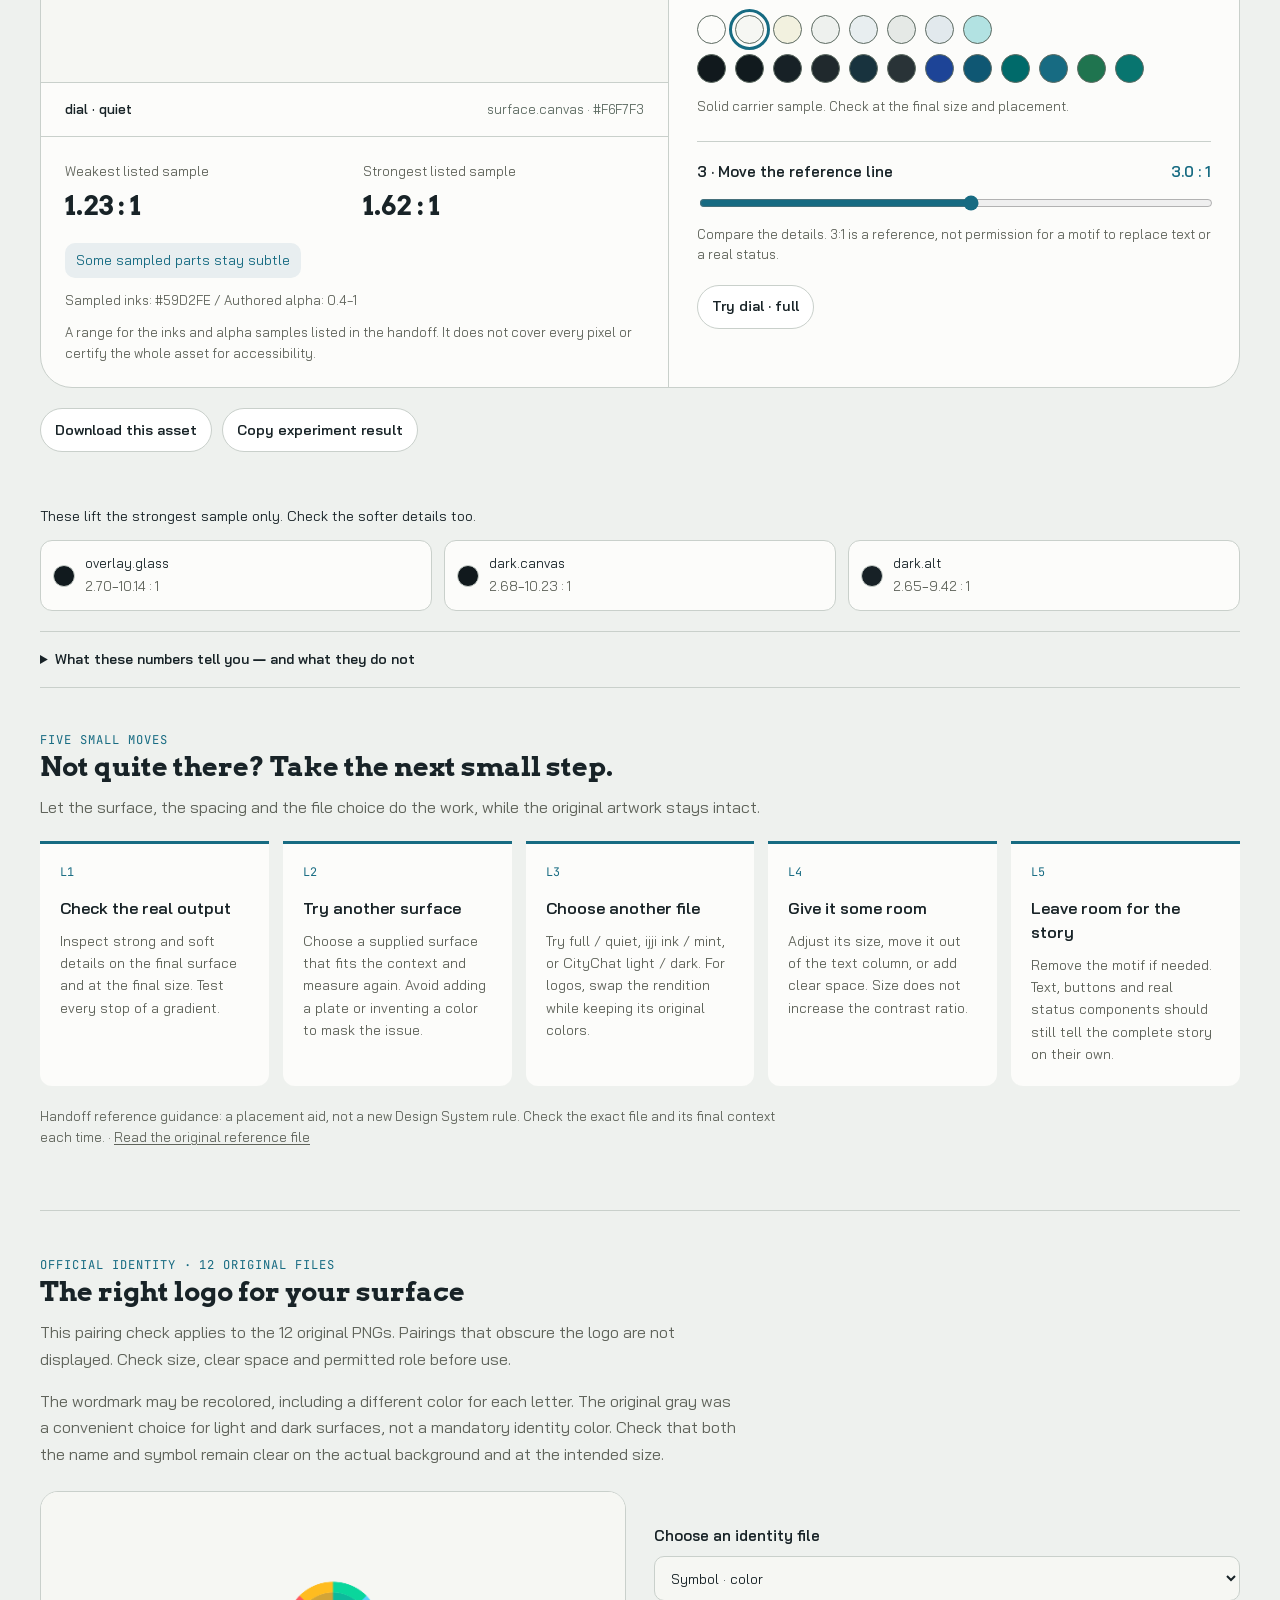
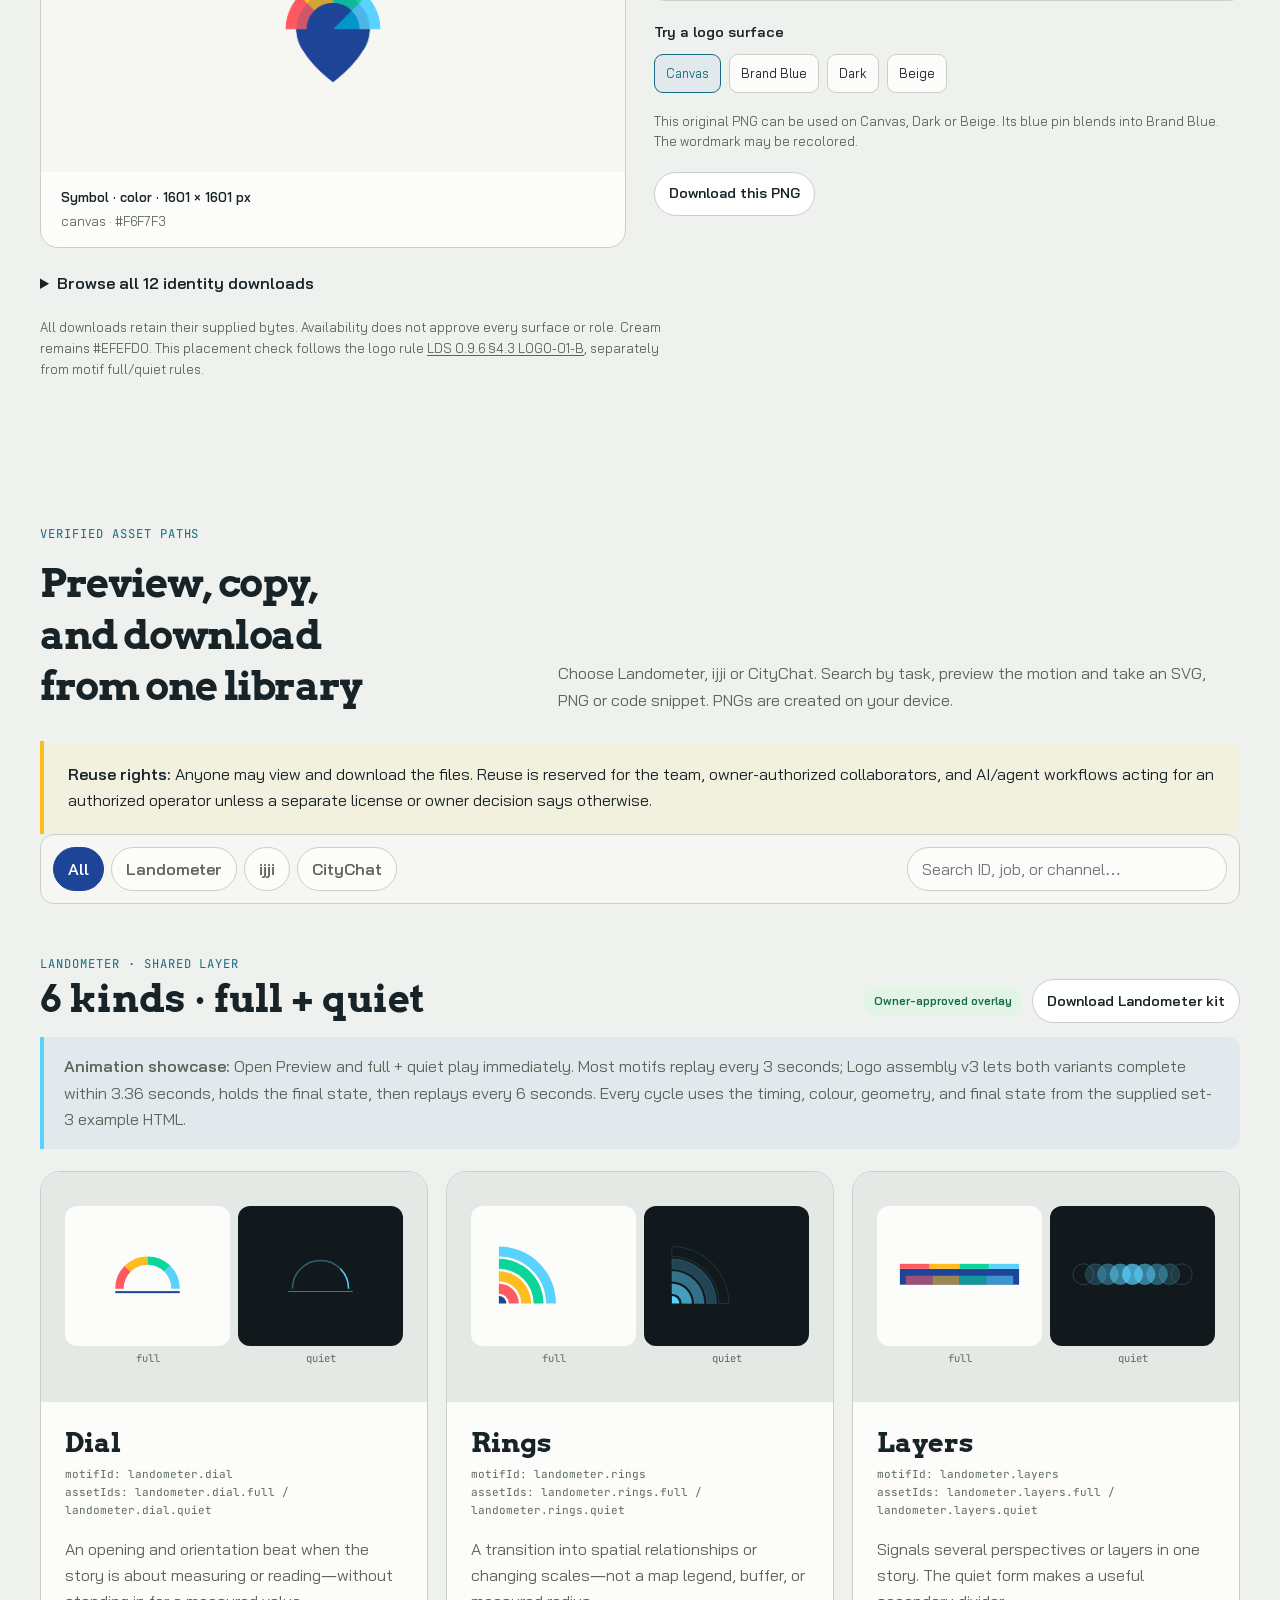
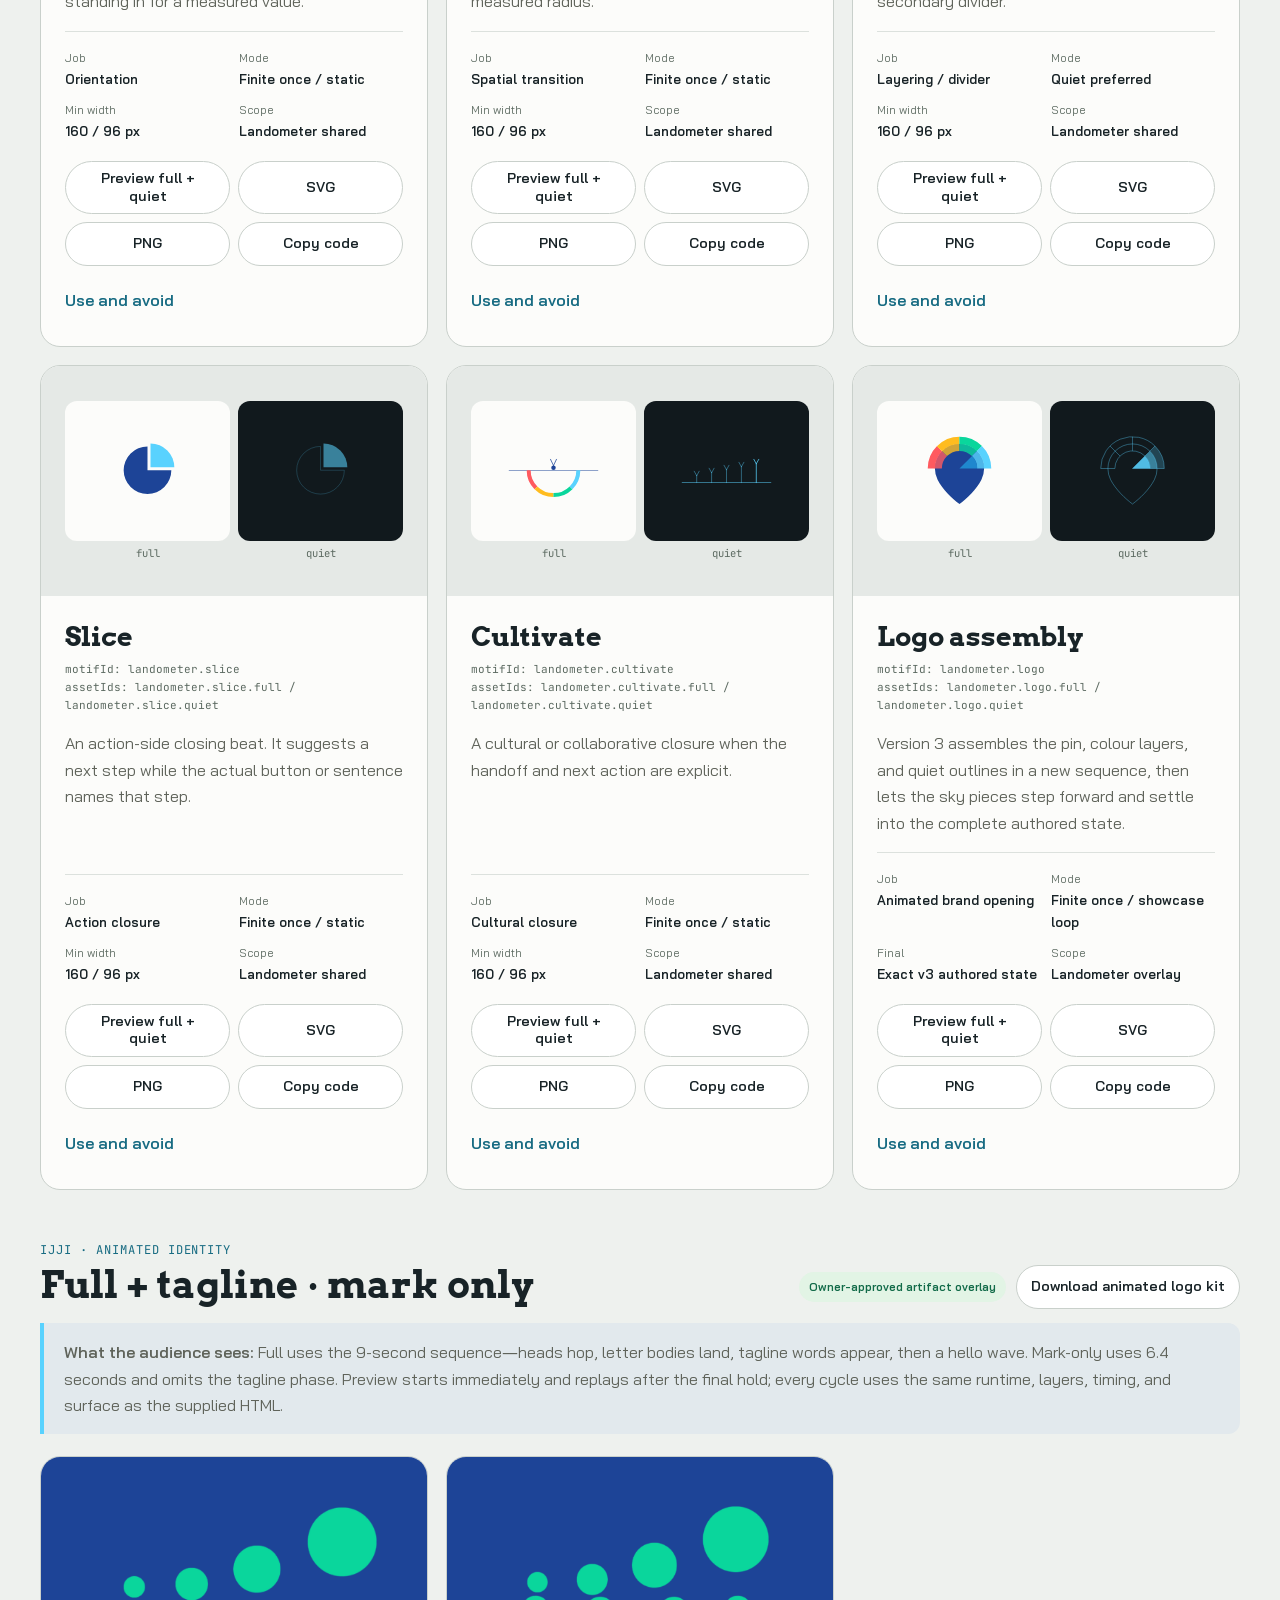
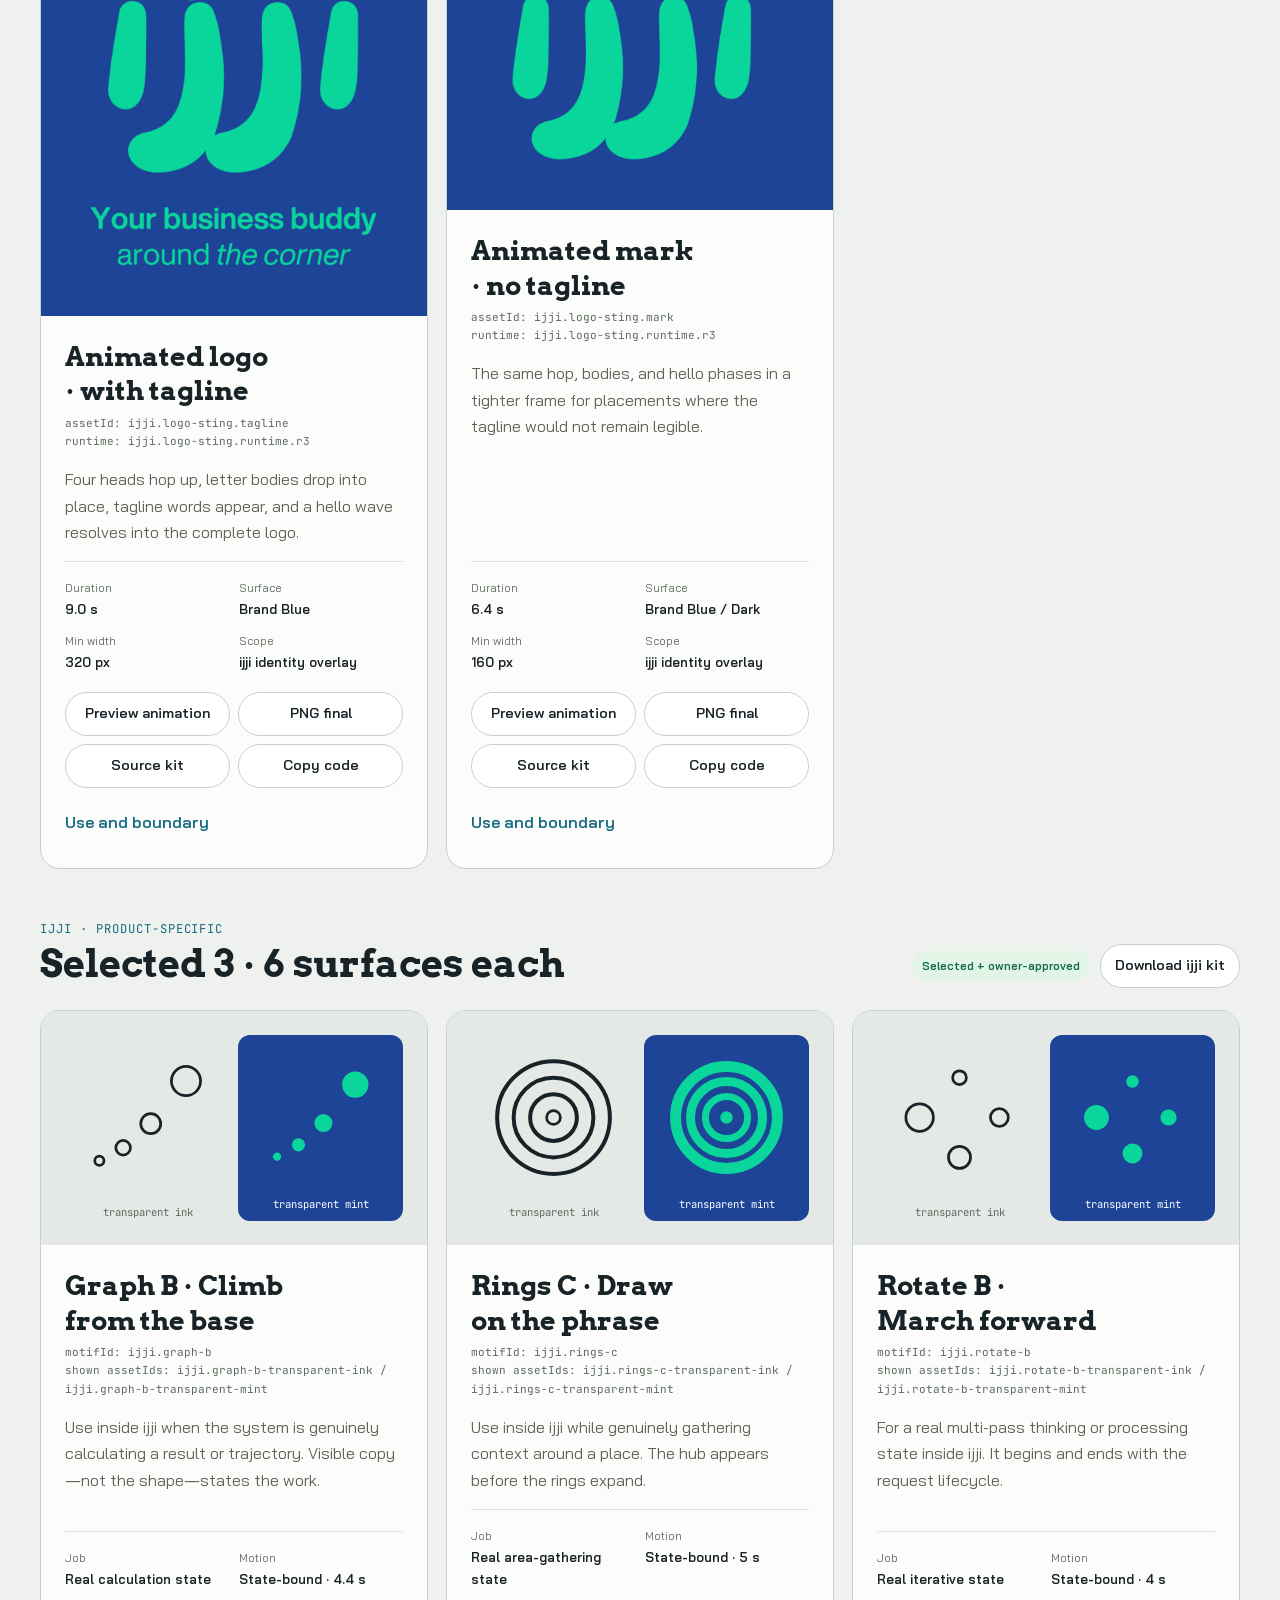
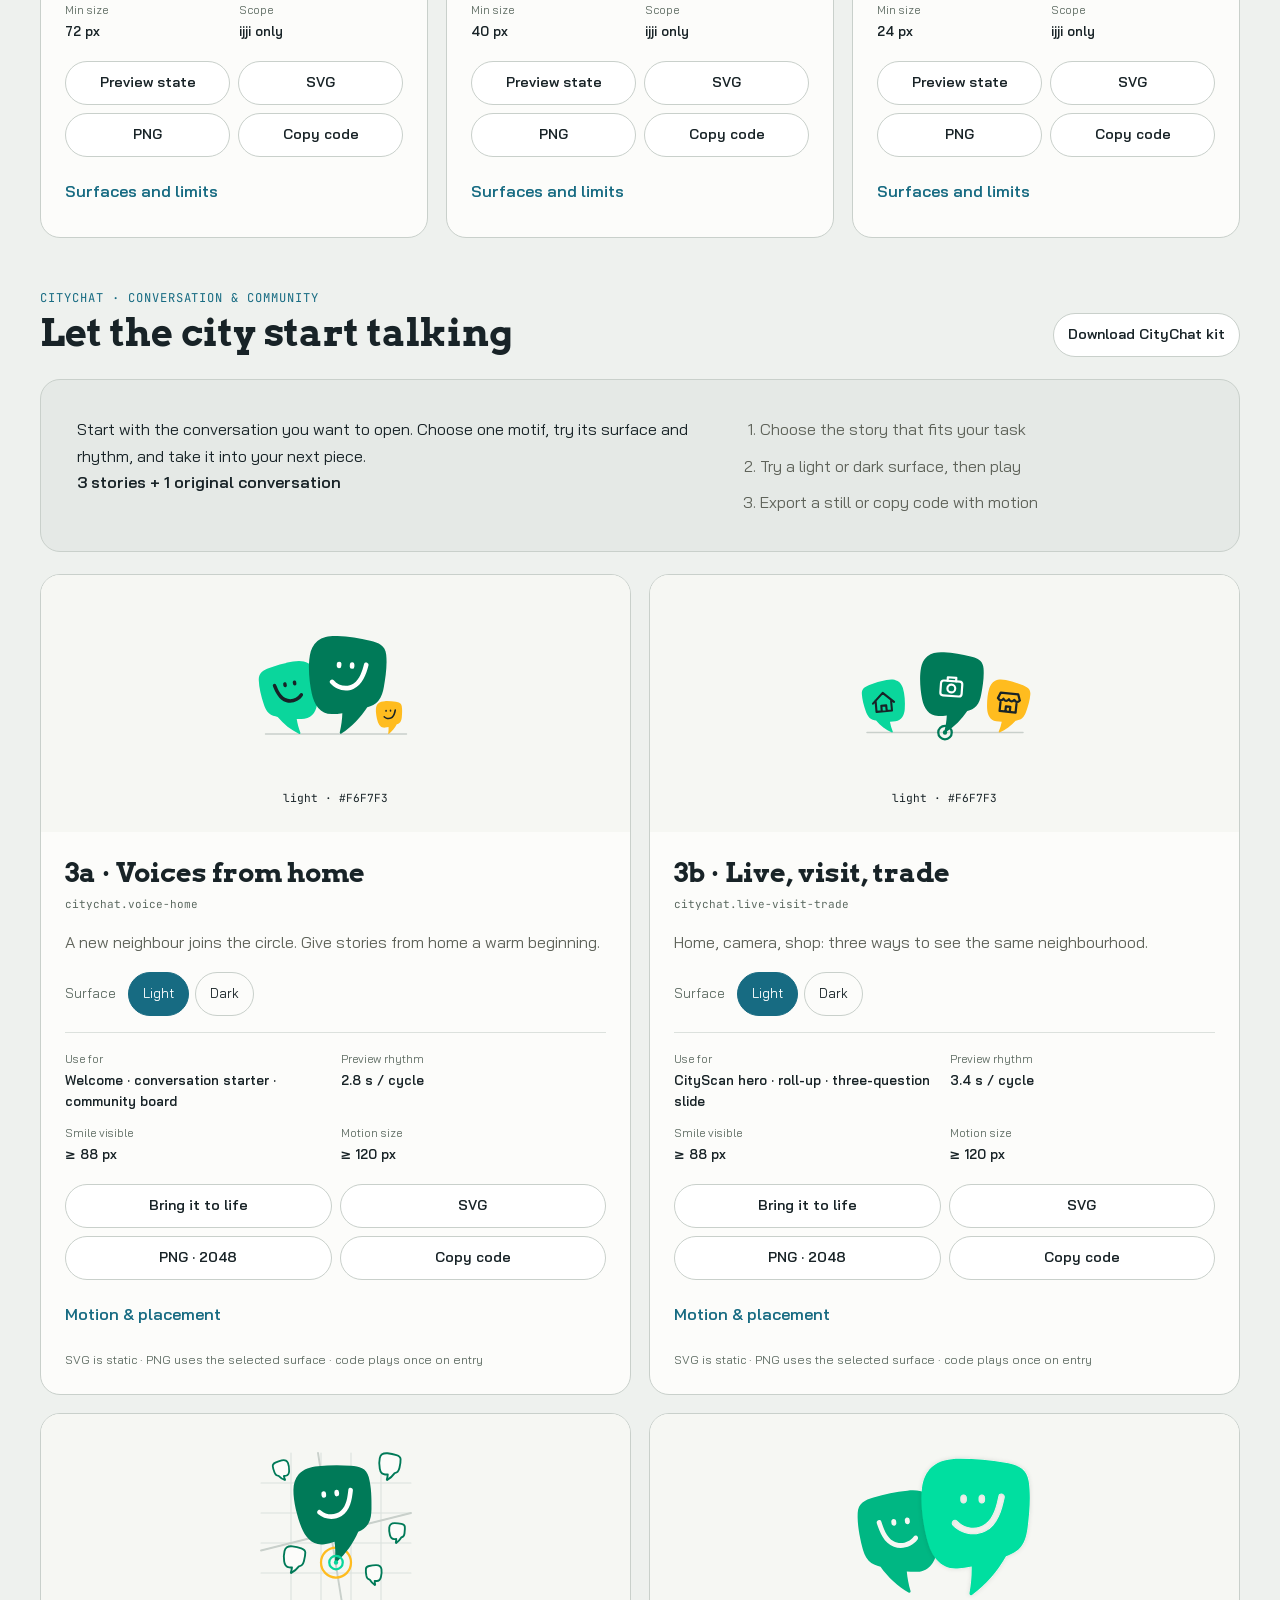
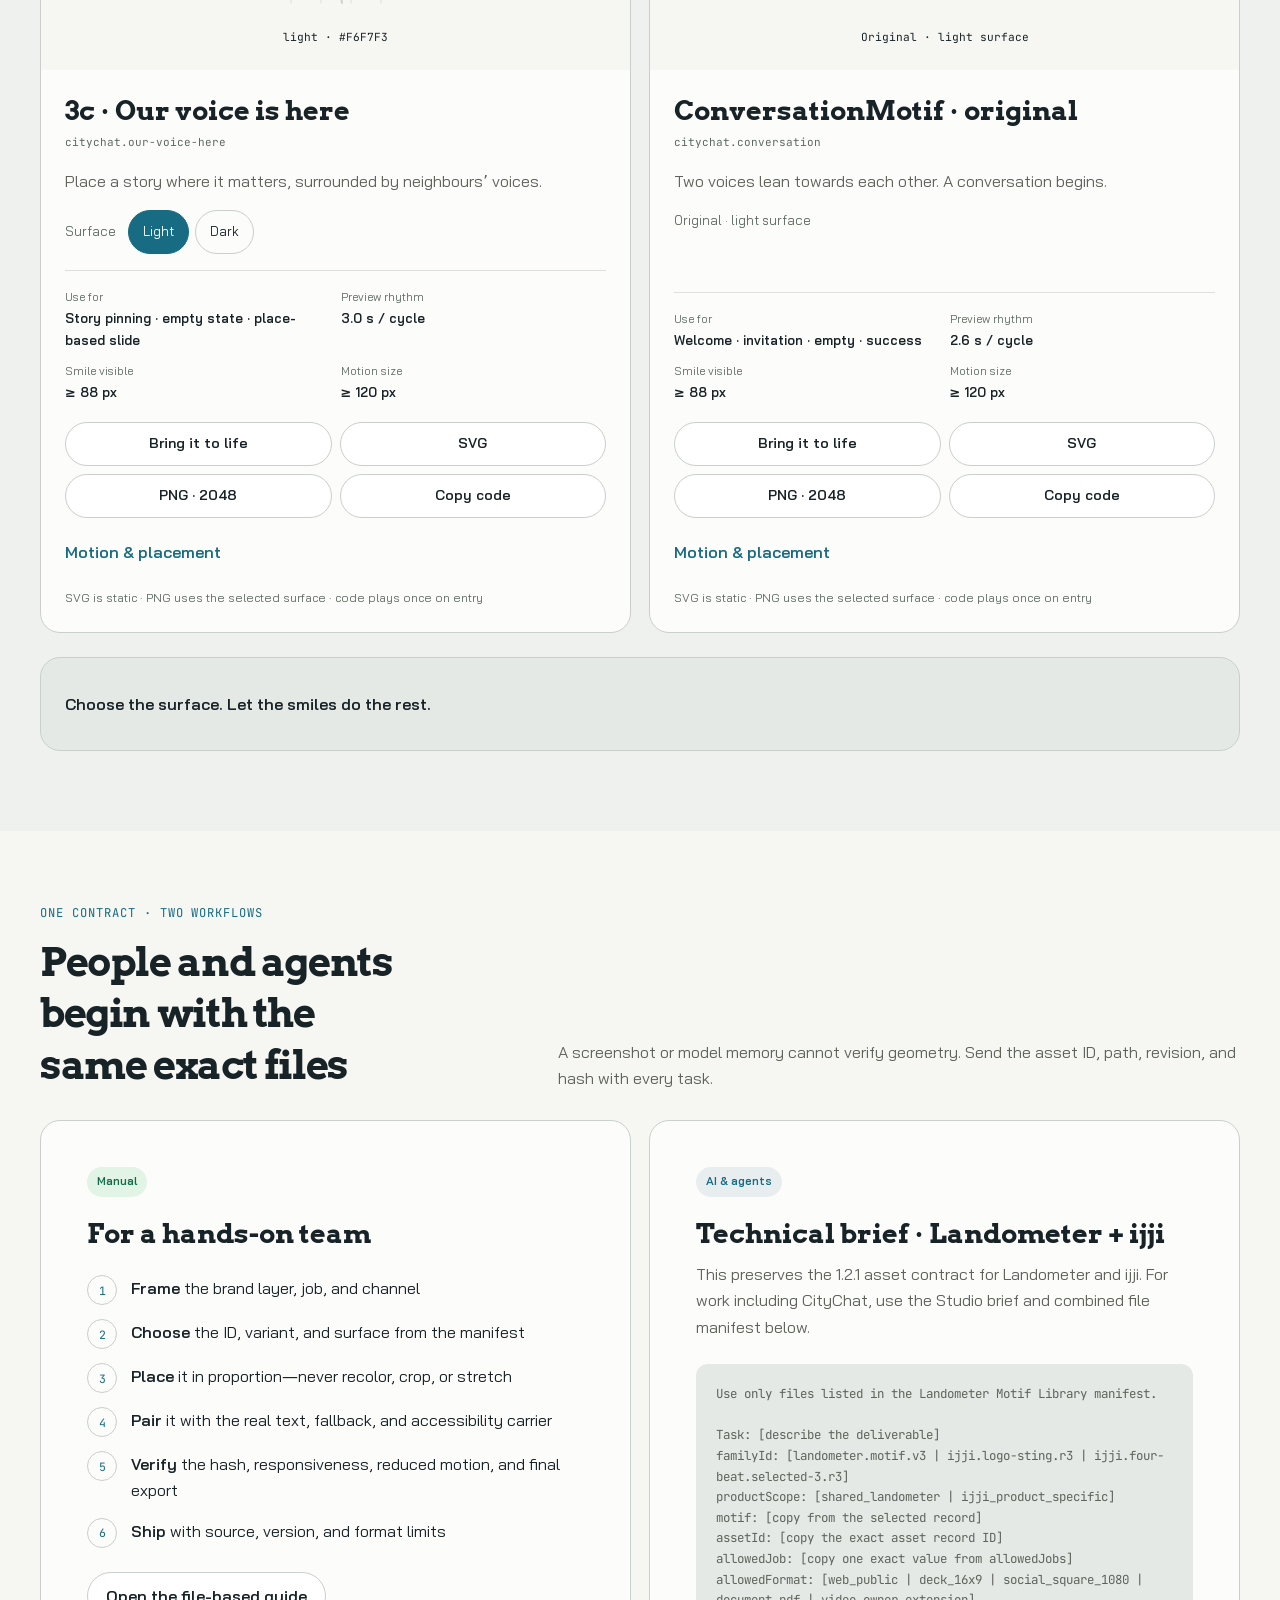
==== commit fb34dc0e: "Publish Motif Studio 1.3.1 documentation references" ====
--- a/en/index.html
+++ b/en/index.html
@@ -31,11 +31,11 @@
       document.documentElement.dataset.theme = savedTheme || (dark ? "dark" : "light");
     } catch (_) {}
   </script>
-  <link rel="stylesheet" href="../site.css?v=1.3.0">
+  <link rel="stylesheet" href="../site.css?v=1.3.1">
   <link rel="stylesheet" href="../assets/landometer/landometer-motifs.css?v=1.2.1">
   <link rel="stylesheet" href="../assets/ijji/ijji-motion.css">
   <script src="../assets/landometer/landometer-motifs.js?v=1.2.1" defer></script>
-  <script src="../site.js?v=1.3.0" defer></script>
+  <script src="../site.js?v=1.3.1" defer></script>
   <script type="application/ld+json">
   {
     "@context": "https://schema.org",
@@ -46,14 +46,14 @@
     "isAccessibleForFree": true,
     "description": "An interactive motif studio for Landometer, ijji and CityChat with previews, carrier comparisons and original asset downloads.",
     "creator": { "@type": "Organization", "name": "Landometer" },
-    "version": "1.3.0",
-    "dateModified": "2026-09-11"
+    "version": "1.3.1",
+    "dateModified": "2026-10-01"
   }
   </script>
-  <link rel="stylesheet" href="../studio.css?v=1.3.0">
-  <script src="../studio.js?v=1.3.0" defer></script>
-<link rel="stylesheet" href="../citychat.css?v=1.3.0">
-<script src="../citychat.js?v=1.3.0" defer></script>
+  <link rel="stylesheet" href="../studio.css?v=1.3.1">
+  <script src="../studio.js?v=1.3.1" defer></script>
+<link rel="stylesheet" href="../citychat.css?v=1.3.1">
+<script src="../citychat.js?v=1.3.1" defer></script>
 <link rel="stylesheet" href="../contrast-lab.css?v=identity-surface-20260930-dark">
 <script src="../contrast-lab.js?v=identity-surface-20260930-dark" defer></script>
 </head>
@@ -257,7 +257,7 @@
         </div>
       </div>
       <details class="cl-download-all"><summary>Browse all 12 identity downloads</summary><ul><li><a href="../assets/identity/logo/landometer-symbol-color.png" download>Symbol · color</a></li><li><a href="../assets/identity/logo/landometer-symbol-white.png" download>Symbol · white</a></li><li><a href="../assets/identity/logo/landometer-symbol-cream.png" download>Symbol · cream</a></li><li><a href="../assets/identity/logo/landometer-symbol-gray.png" download>Symbol · gray</a></li><li><a href="../assets/identity/logo/landometer-symbol-mono.png" download>Symbol · mono</a></li><li><a href="../assets/identity/logo/landometer-symbol-outline-white.png" download>Symbol · outline white</a></li><li><a href="../assets/identity/logo/landometer-symbol-outline-cream.png" download>Symbol · outline cream</a></li><li><a href="../assets/identity/logo/landometer-symbol-white-square.png" download>Symbol · white square</a></li><li><a href="../assets/identity/logo/landometer-symbol-192.png" download>Symbol · 192 px</a></li><li><a href="../assets/identity/logo/landometer-lockup-banner.png" download>Lockup · banner</a></li><li><a href="../assets/identity/logo/landometer-lockup-color.png" download>Lockup · color master</a></li><li><a href="../assets/identity/logo/Landometer-Logo-TransparentBG.png" download>Logo · transparent master</a></li></ul></details>
-      <p class="cl-source-note">All downloads retain their supplied bytes. Availability does not approve every surface or role. Cream remains #EFEFD0. This placement check follows the logo rule LDS 0.9.5 §4.3 LOGO-01-B, separately from motif full/quiet rules.</p>
+      <p class="cl-source-note">All downloads retain their supplied bytes. Availability does not approve every surface or role. Cream remains #EFEFD0. This placement check follows the logo rule <a href="https://montri-th.github.io/Landometer/v0.9.6/normative/Landometer-Design-System-v0.9.6.md">LDS 0.9.6 §4.3 LOGO-01-B</a>, separately from motif full/quiet rules.</p>
     </div>
   </div>
 </section>
@@ -412,9 +412,9 @@
     </section>
 
 <section class="section section-alt" id="downloads" aria-labelledby="downloads-title"><div class="wrap"><div class="section-head"><div><p class="eyebrow">04 / TAKE IT INTO YOUR WORK</p><h2 id="downloads-title">Got your idea? Give it a good handoff.</h2></div><p class="subtle">Take just the set you need, or share the complete studio with its source records.</p></div>
- <div class="download-grid"><article class="download-feature"><span class="badge">STUDIO 1.3.0</span><h3>Every voice, in one kit.</h3><p>Both languages, Landometer, ijji, CityChat, the contrast lab and identity references, with usage notes.</p><a class="button button-primary" href="../assets/downloads/motif-studio-v1.3.0.zip" download>Download the complete studio ↓</a></article>
+ <div class="download-grid"><article class="download-feature"><span class="badge">STUDIO 1.3.1</span><h3>Every voice, in one kit.</h3><p>Both languages, Landometer, ijji, CityChat, the contrast lab and identity references, with usage notes.</p><a class="button button-primary" href="../assets/downloads/motif-studio-v1.3.1.zip" download>Download the complete studio ↓</a></article>
  <div class="download-list"><a href="../downloads/landometer-motif-kit-1.2.1.zip" download><strong>Landometer</strong><span>Original supplied kit ↓</span></a><a href="../downloads/landometer-ijji-motif-kit-1.2.1.zip" download><strong>Landometer + ijji</strong><span>Original supplied kit ↓</span></a><a href="../downloads/landometer-citychat-motif-kit-1.2.1.zip" download><strong>Landometer + CityChat</strong><span>Original kit · review source status ↓</span></a></div></div>
- <details class="source-details"><summary>Versions and source status</summary><p>Studio 1.3.0 integrates the tools and experience. Landometer/ijji retain their 1.2.1 source release; CityChat retains its supplied 1.0.1-proposal name and source records. This publication does not revise the Design System.</p><a href="../docs/integration-1.3.0.md">Read the integration notes</a></details>
+ <details class="source-details"><summary>Versions and source status</summary><p>Studio 1.3.1 updates LDS 0.9.6 guide links from the integrated 1.3.0 experience. Landometer/ijji retain their 1.2.1 source release; CityChat retains its supplied 1.0.1-proposal name and source records. This publication does not revise the Design System.</p><a href="../docs/integration-1.3.0.md">Read the integration notes</a></details>
  <div class="handoff-check"><h3>Three things to carry with your idea</h3><div class="check-options"><label><input type="checkbox" data-handoff-check> Brand and purpose chosen</label><label><input type="checkbox" data-handoff-check> Surface and size checked in the actual work</label><label><input type="checkbox" data-handoff-check> Files, version and static fallback included</label></div><p data-check-progress aria-live="polite">0 / 3 · Start with the job the motif should do</p><button class="button" data-copy-template="#studio-brief" type="button">Copy a brief for your team / AI</button><details><summary>Read the brief</summary><pre id="studio-brief">Use Motif Studio 1.3.0 and its original asset files.
 Work and audience: [describe]
 Brand and role: [Landometer / ijji / CityChat]
@@ -441,7 +441,7 @@
     </section>
   </main>
 
-  <footer class="site-footer"><div class="wrap footer-inner"><p><strong style="font-family:Arvo,Georgia,serif;color:var(--ink)">Landometer</strong> · Motif Studio v1.3.0</p><p>Purposeful motion · exact assets · clear product boundaries</p></div></footer>
+  <footer class="site-footer"><div class="wrap footer-inner"><p><strong style="font-family:Arvo,Georgia,serif;color:var(--ink)">Landometer</strong> · Motif Studio v1.3.1</p><p>Purposeful motion · exact assets · clear product boundaries</p></div></footer>
 
   <dialog id="preview-dialog" aria-labelledby="preview-title">
     <div class="dialog-head"><h2 id="preview-title">Motif preview</h2><button class="dialog-close" type="button" data-dialog-close aria-label="Close preview">×</button></div>
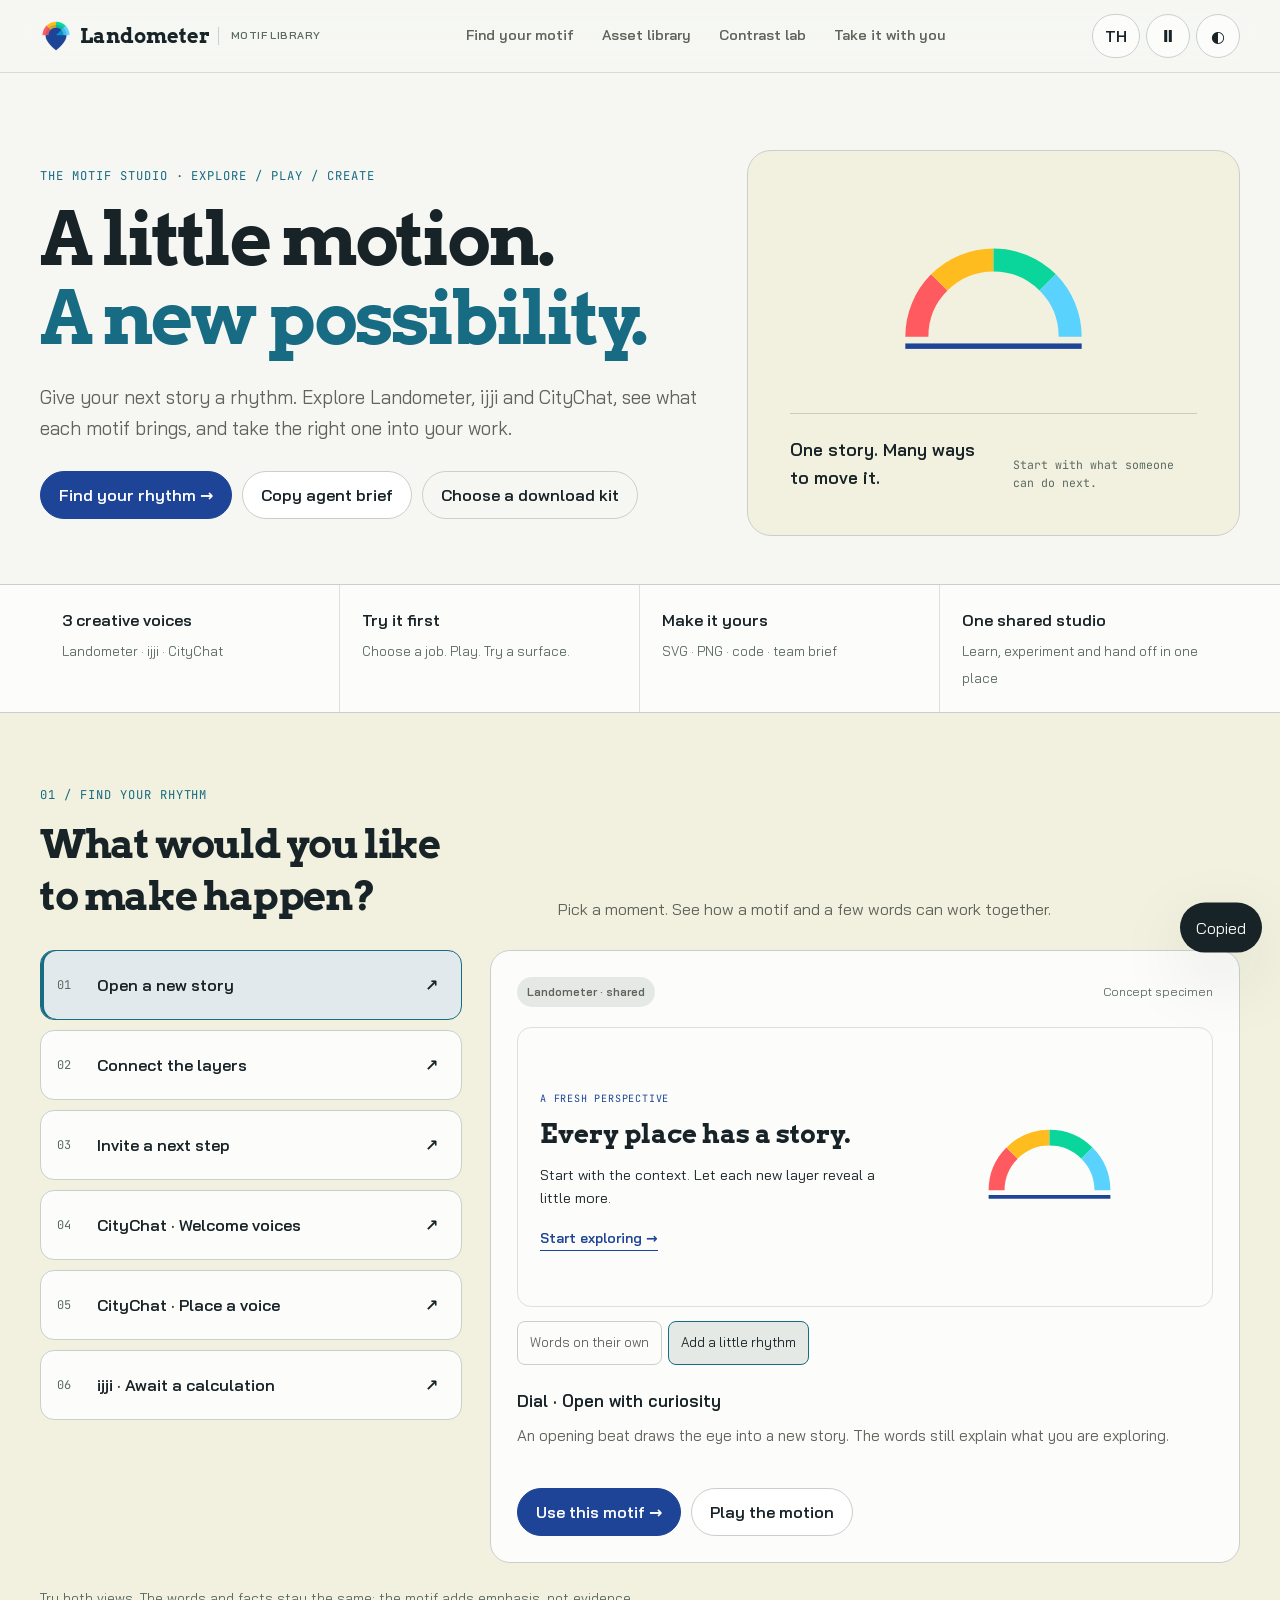
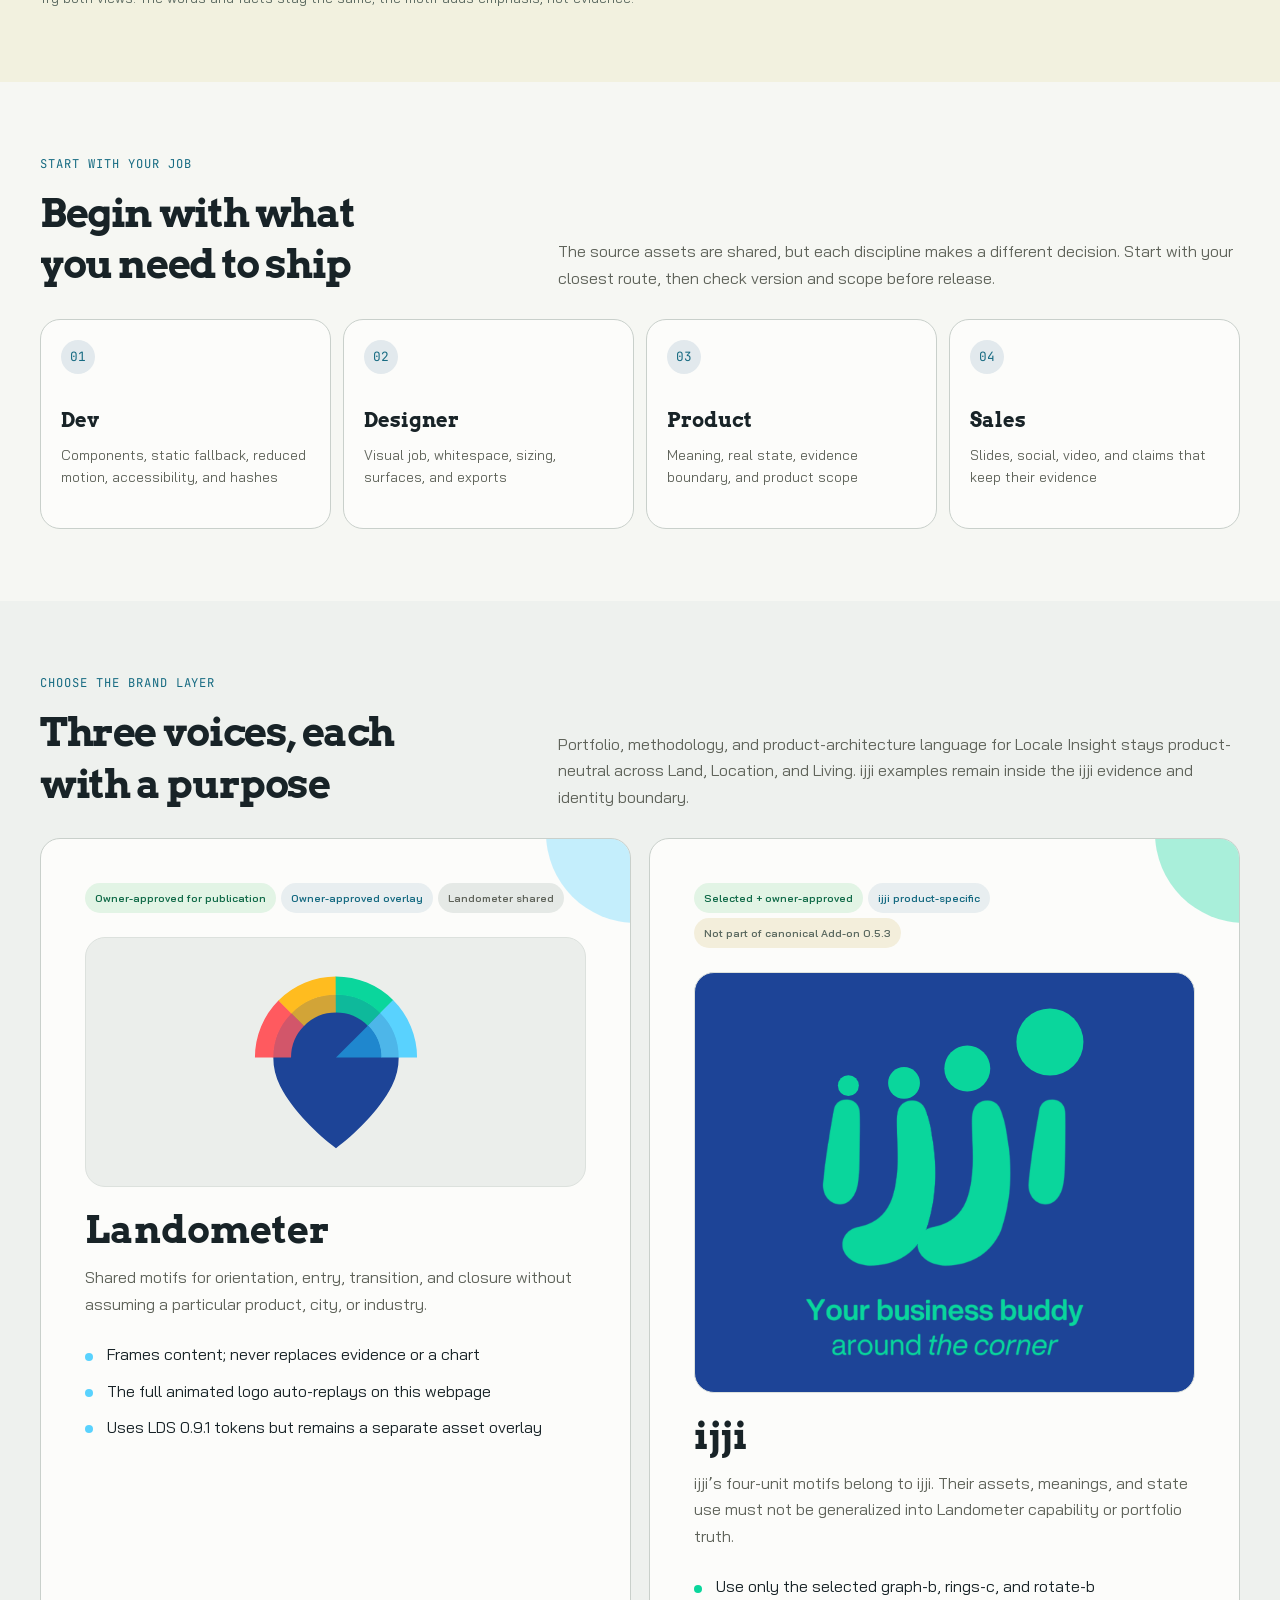
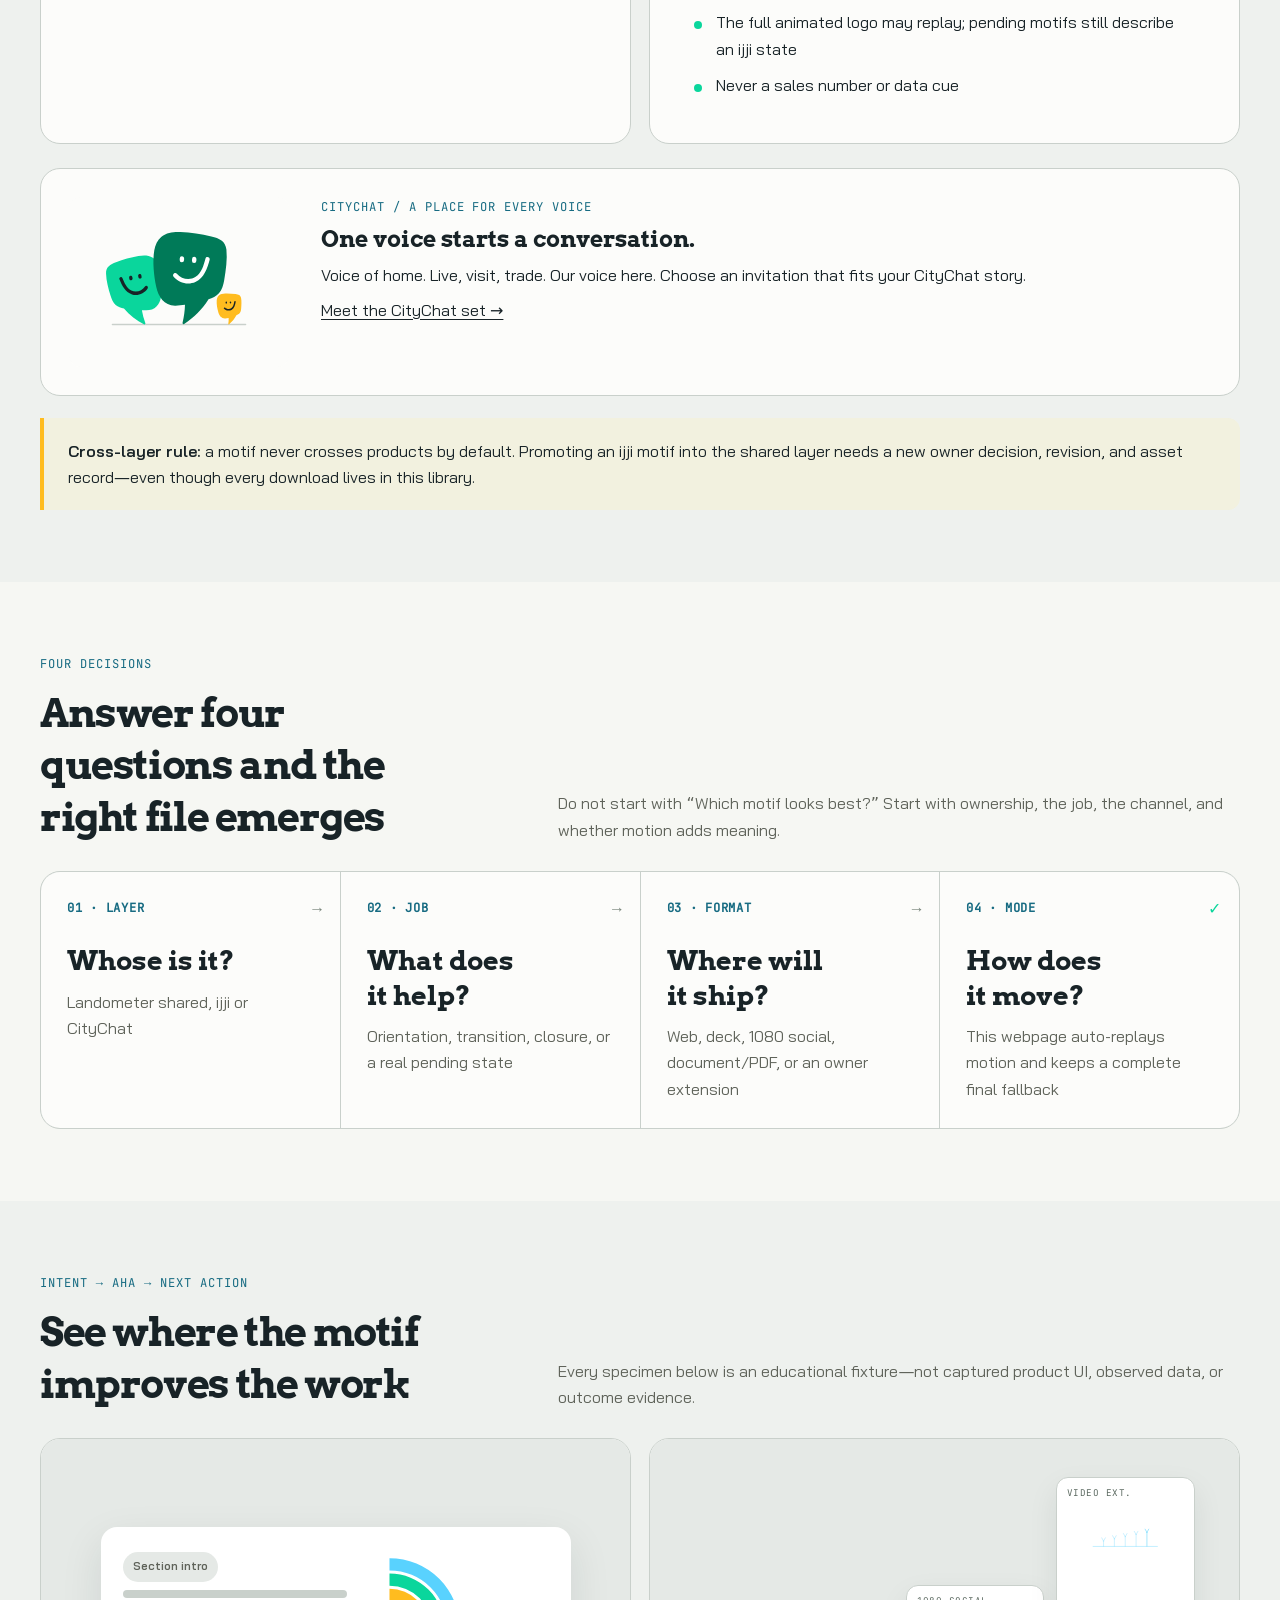
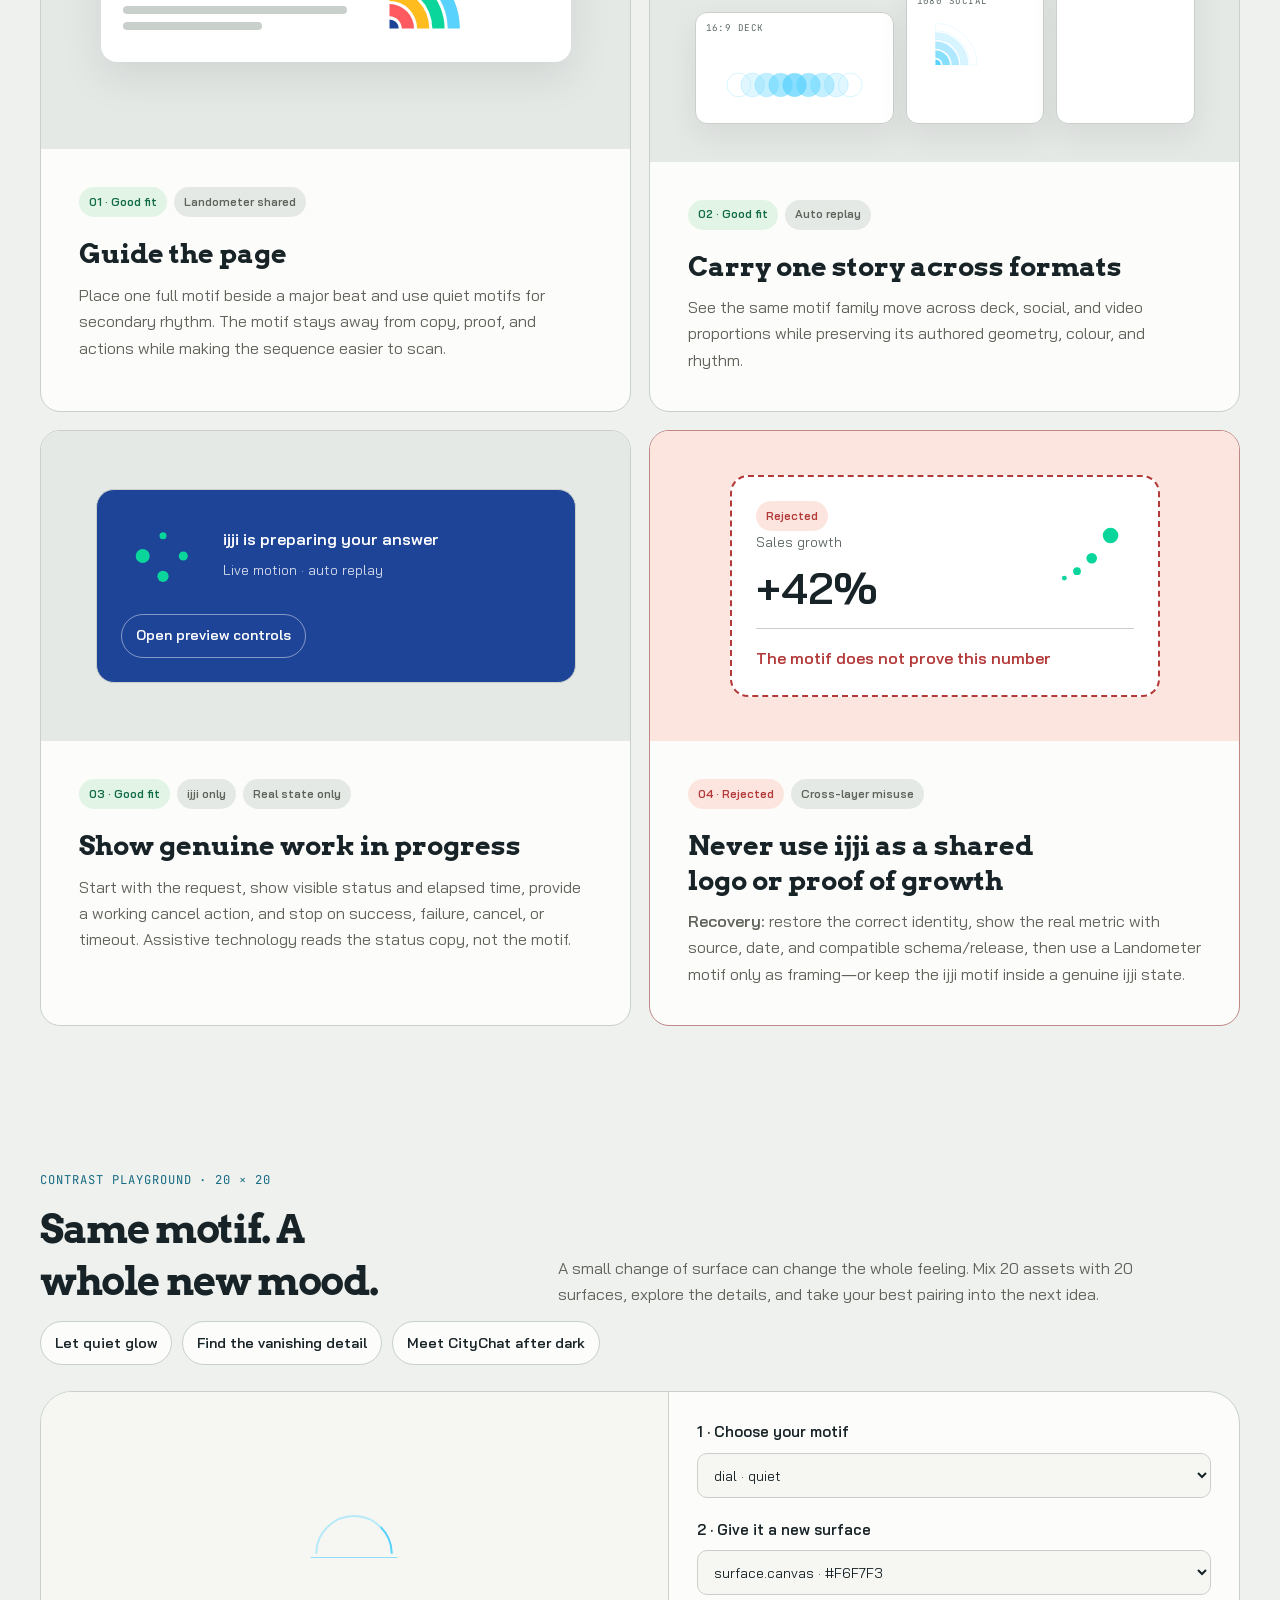
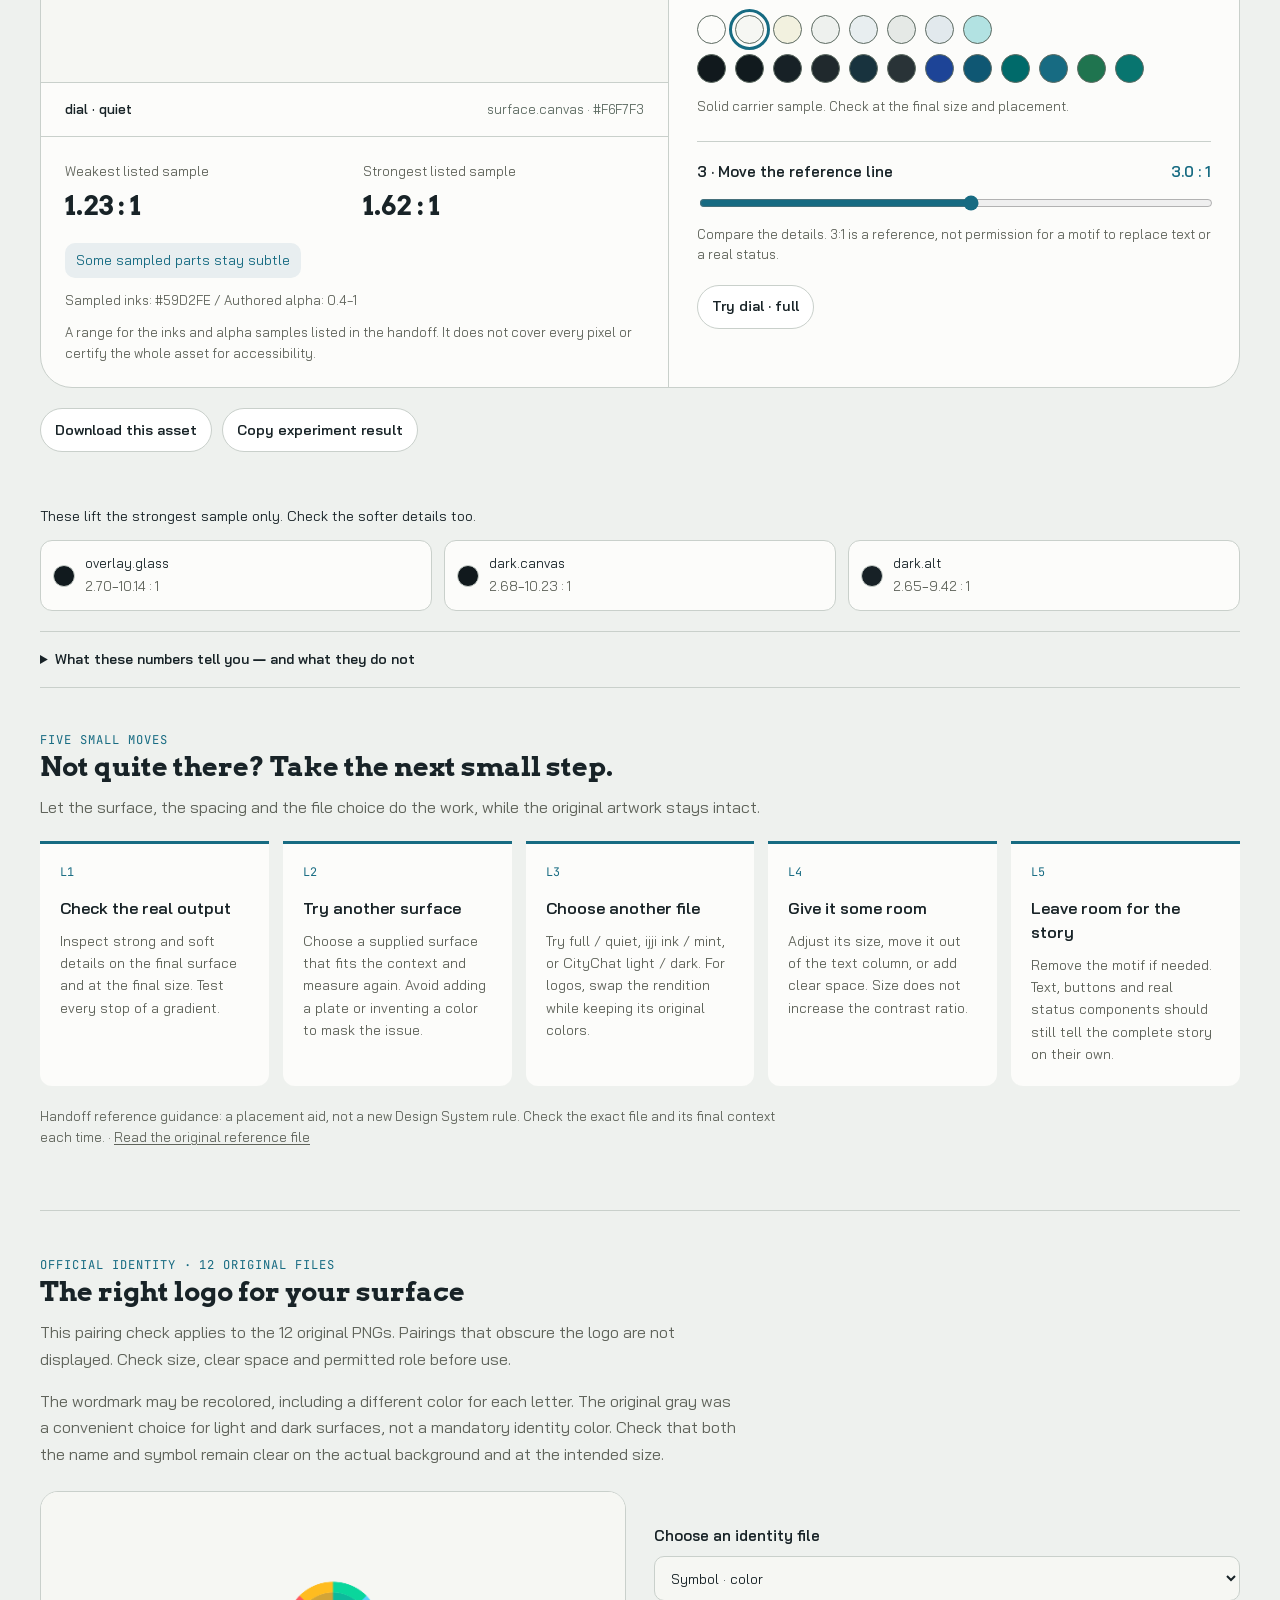
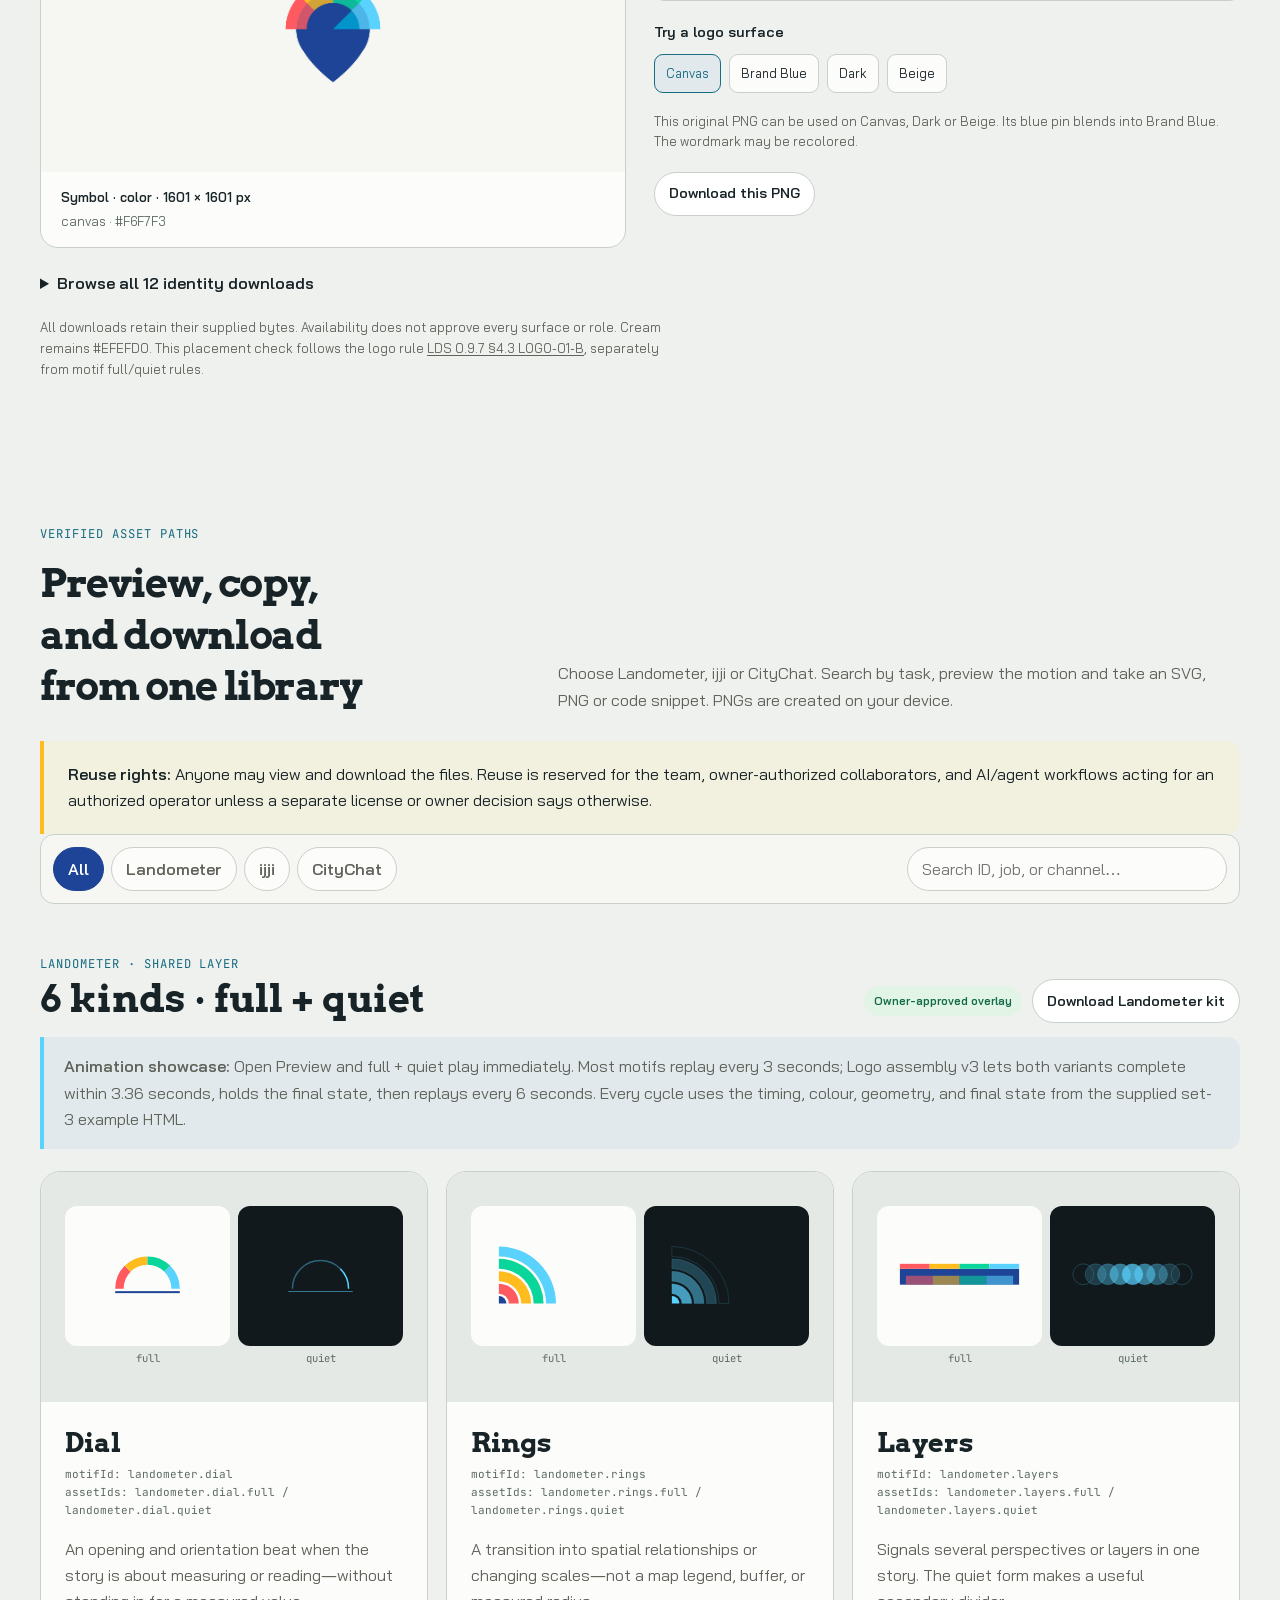
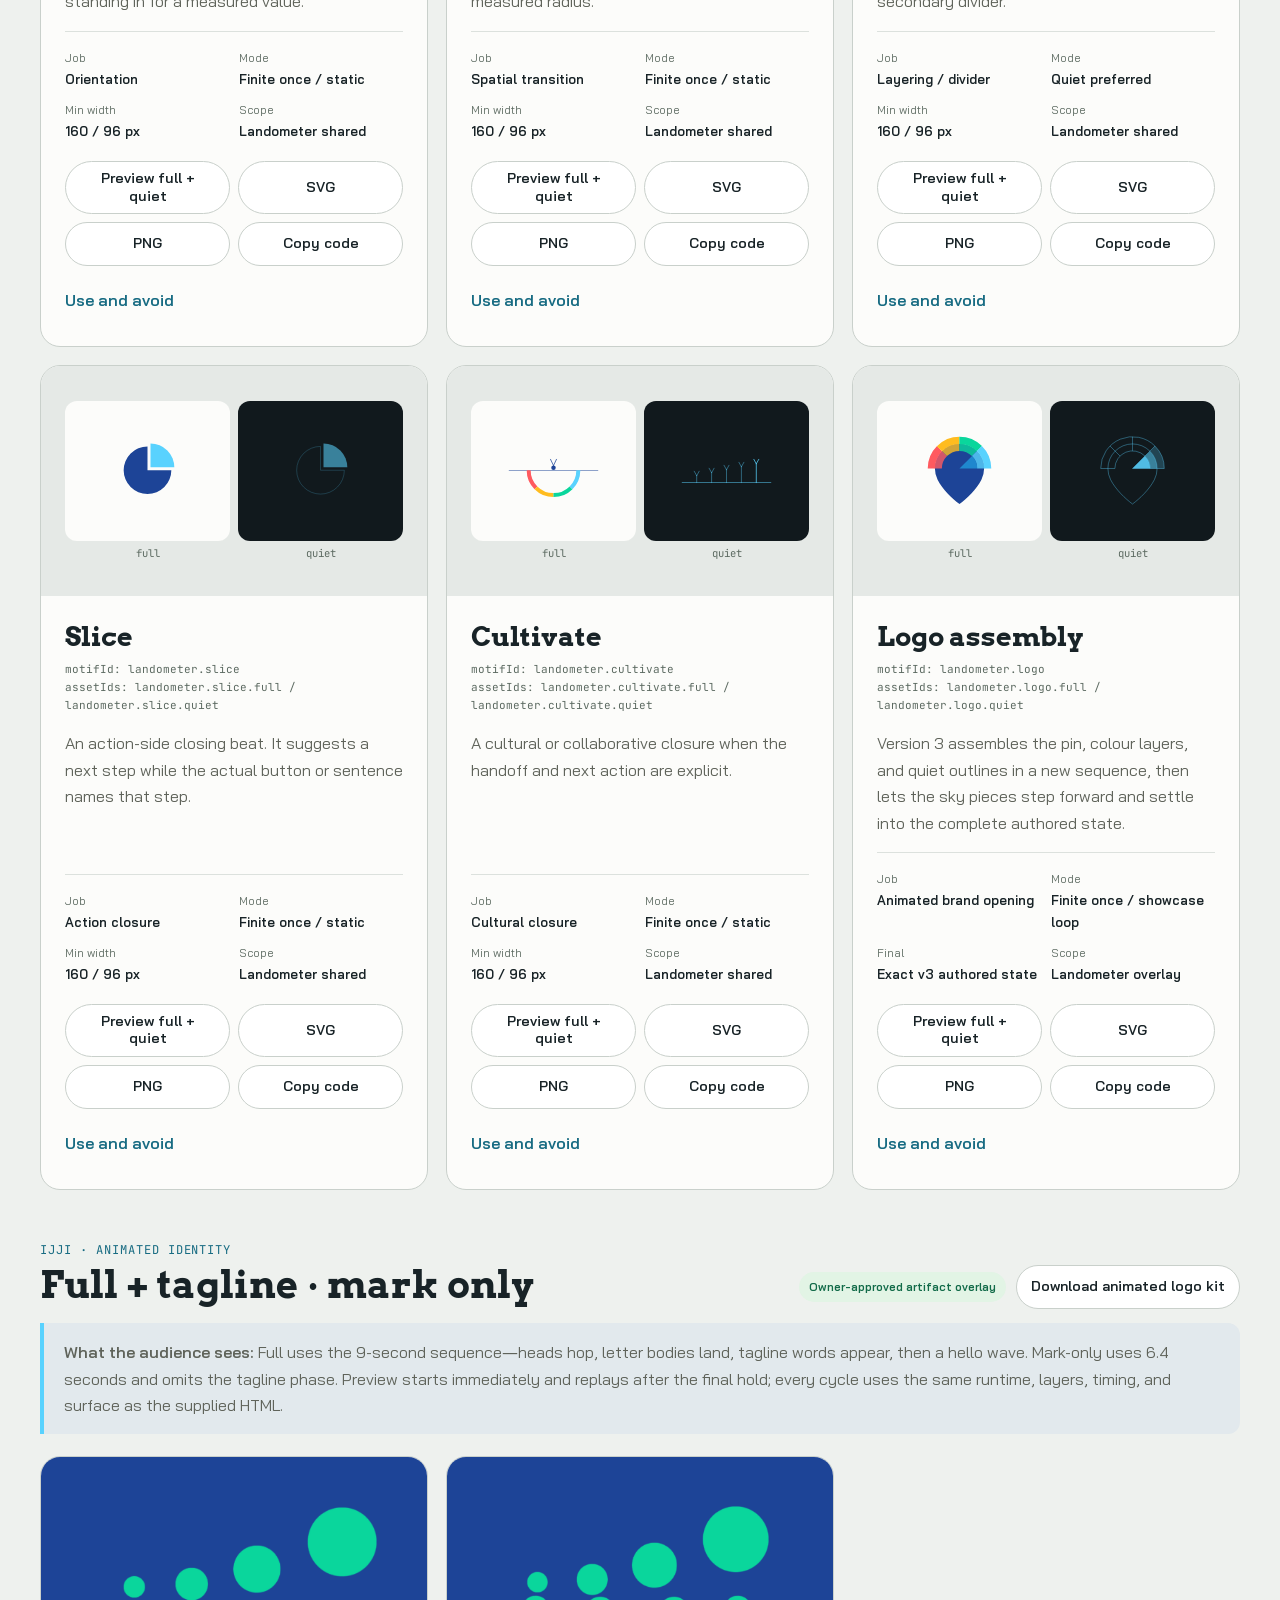
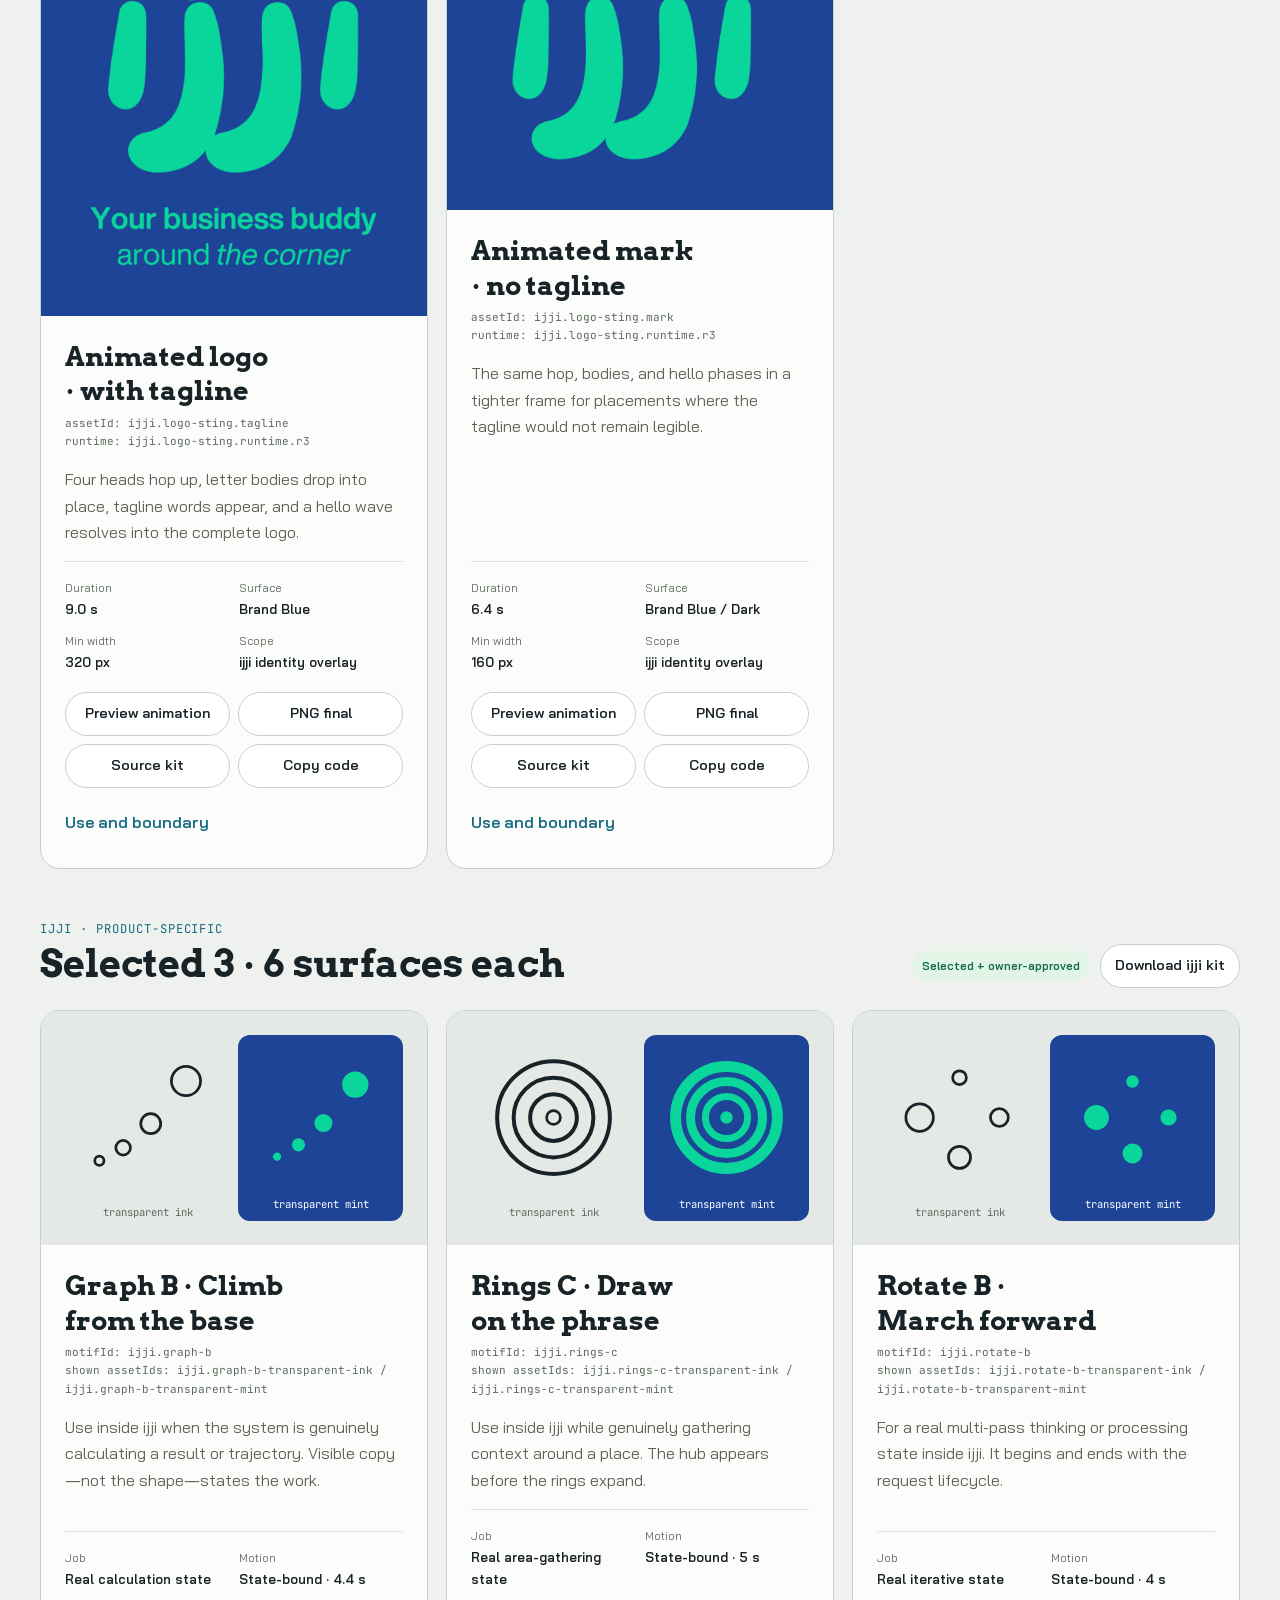
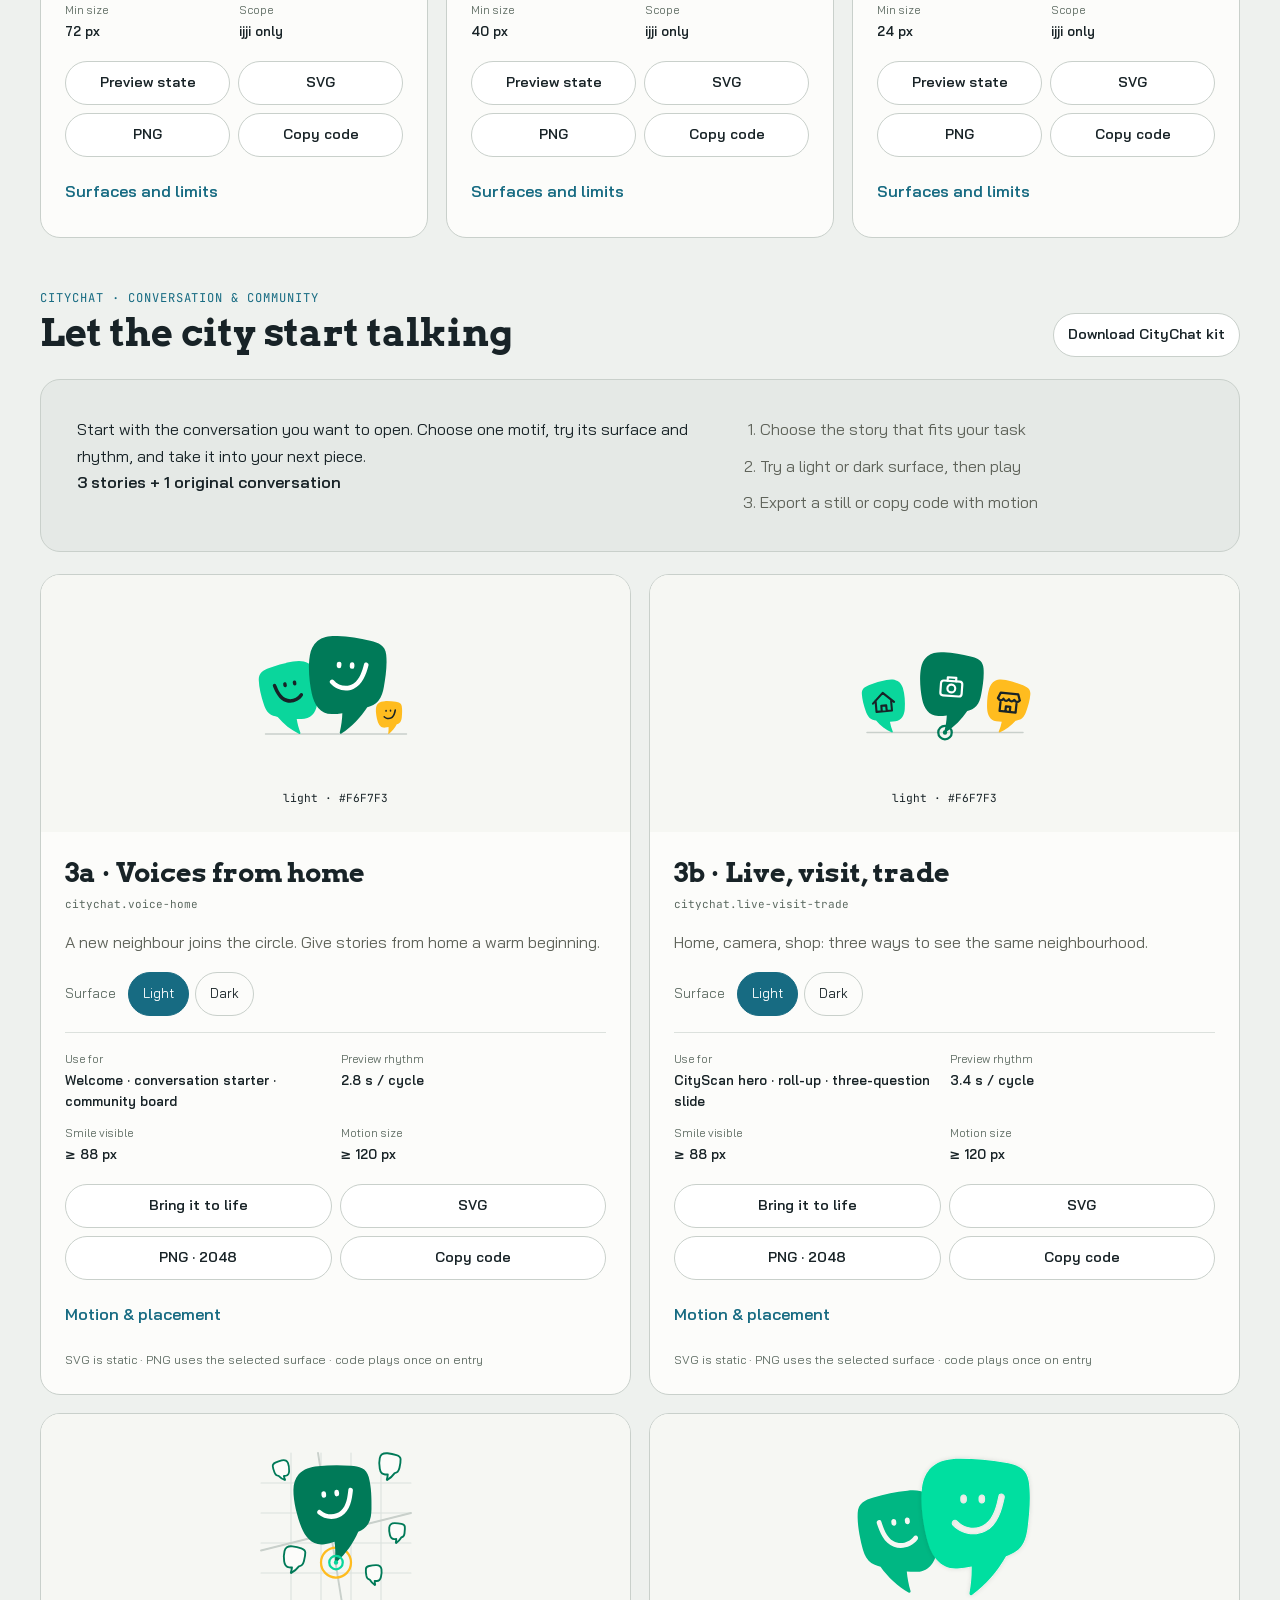
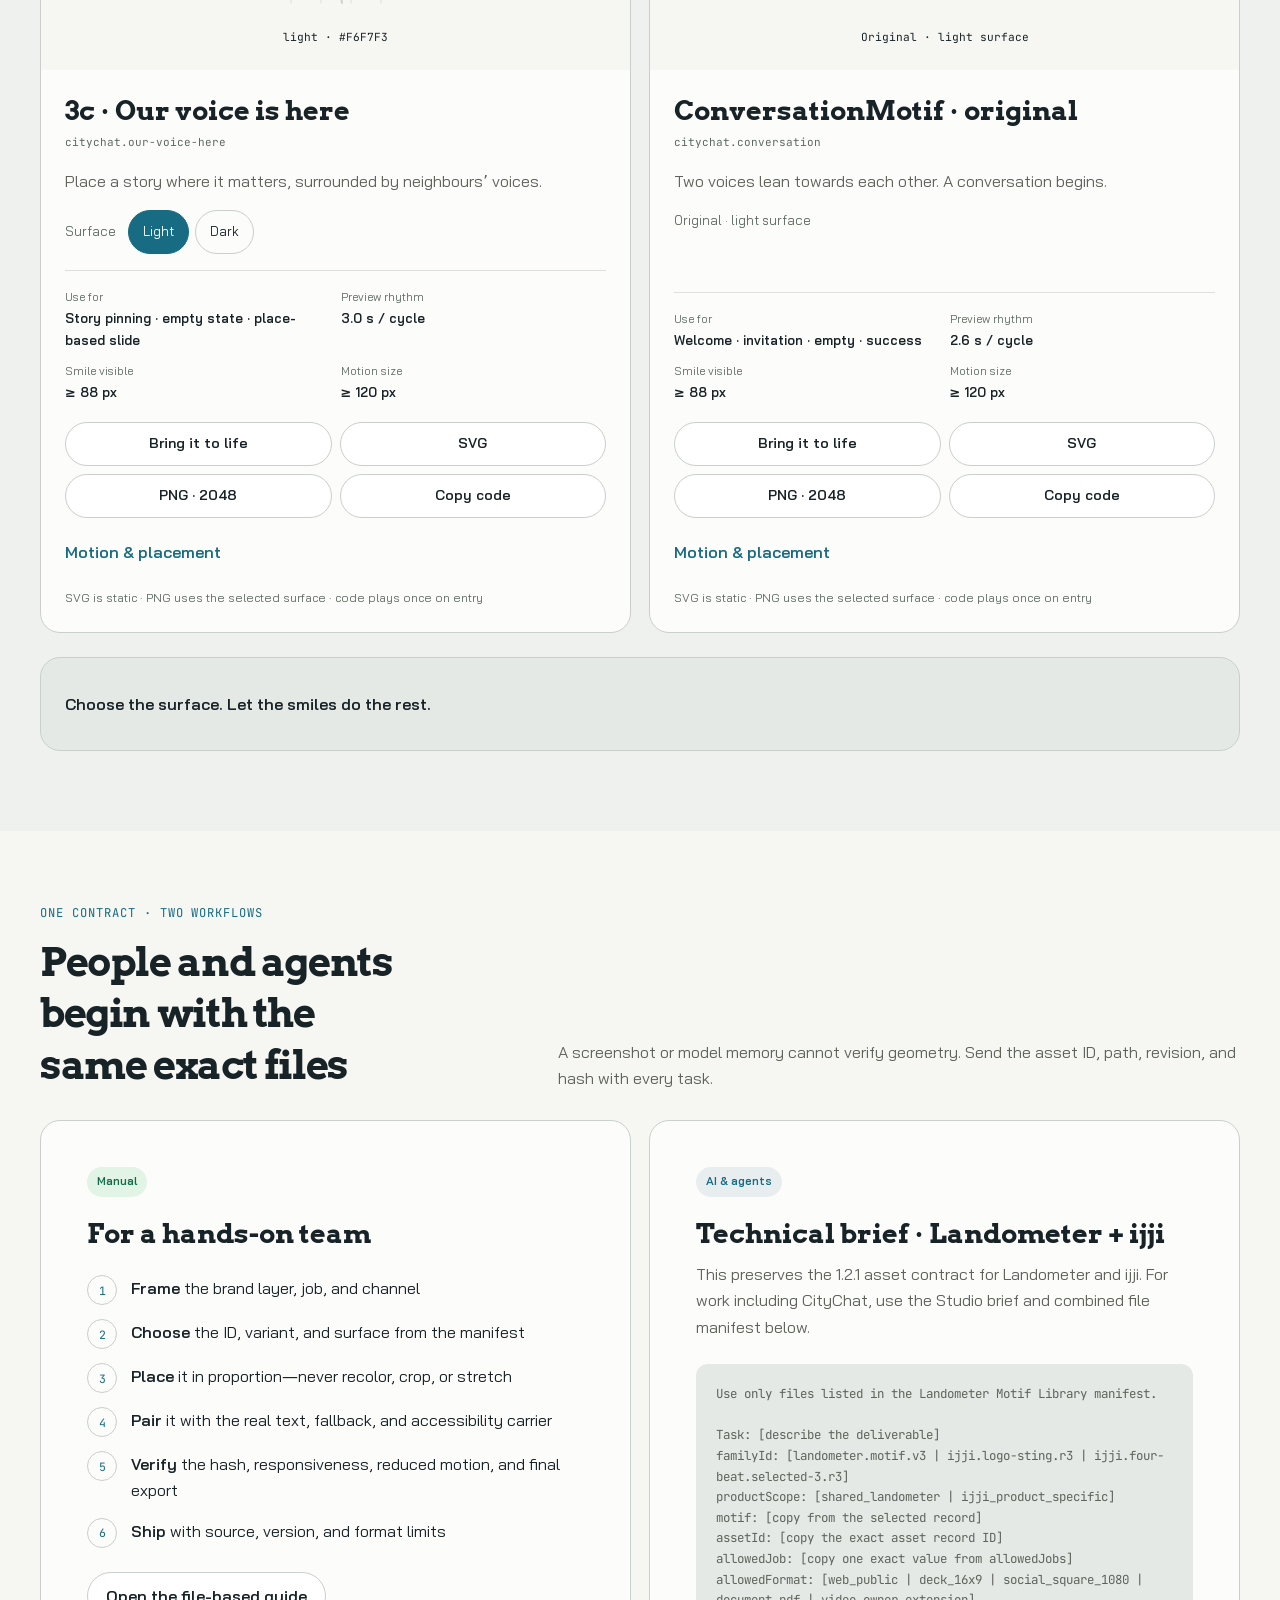
==== commit 9632172d: "Reference LDS 0.9.7 in Motif Studio 1.3.2 guidance" ====
--- a/en/index.html
+++ b/en/index.html
@@ -31,11 +31,11 @@
       document.documentElement.dataset.theme = savedTheme || (dark ? "dark" : "light");
     } catch (_) {}
   </script>
-  <link rel="stylesheet" href="../site.css?v=1.3.1">
+  <link rel="stylesheet" href="../site.css?v=1.3.2">
   <link rel="stylesheet" href="../assets/landometer/landometer-motifs.css?v=1.2.1">
   <link rel="stylesheet" href="../assets/ijji/ijji-motion.css">
   <script src="../assets/landometer/landometer-motifs.js?v=1.2.1" defer></script>
-  <script src="../site.js?v=1.3.1" defer></script>
+  <script src="../site.js?v=1.3.2" defer></script>
   <script type="application/ld+json">
   {
     "@context": "https://schema.org",
@@ -46,14 +46,14 @@
     "isAccessibleForFree": true,
     "description": "An interactive motif studio for Landometer, ijji and CityChat with previews, carrier comparisons and original asset downloads.",
     "creator": { "@type": "Organization", "name": "Landometer" },
-    "version": "1.3.1",
+    "version": "1.3.2",
     "dateModified": "2026-10-01"
   }
   </script>
-  <link rel="stylesheet" href="../studio.css?v=1.3.1">
-  <script src="../studio.js?v=1.3.1" defer></script>
-<link rel="stylesheet" href="../citychat.css?v=1.3.1">
-<script src="../citychat.js?v=1.3.1" defer></script>
+  <link rel="stylesheet" href="../studio.css?v=1.3.2">
+  <script src="../studio.js?v=1.3.2" defer></script>
+<link rel="stylesheet" href="../citychat.css?v=1.3.2">
+<script src="../citychat.js?v=1.3.2" defer></script>
 <link rel="stylesheet" href="../contrast-lab.css?v=identity-surface-20260930-dark">
 <script src="../contrast-lab.js?v=identity-surface-20260930-dark" defer></script>
 </head>
@@ -257,7 +257,7 @@
         </div>
       </div>
       <details class="cl-download-all"><summary>Browse all 12 identity downloads</summary><ul><li><a href="../assets/identity/logo/landometer-symbol-color.png" download>Symbol · color</a></li><li><a href="../assets/identity/logo/landometer-symbol-white.png" download>Symbol · white</a></li><li><a href="../assets/identity/logo/landometer-symbol-cream.png" download>Symbol · cream</a></li><li><a href="../assets/identity/logo/landometer-symbol-gray.png" download>Symbol · gray</a></li><li><a href="../assets/identity/logo/landometer-symbol-mono.png" download>Symbol · mono</a></li><li><a href="../assets/identity/logo/landometer-symbol-outline-white.png" download>Symbol · outline white</a></li><li><a href="../assets/identity/logo/landometer-symbol-outline-cream.png" download>Symbol · outline cream</a></li><li><a href="../assets/identity/logo/landometer-symbol-white-square.png" download>Symbol · white square</a></li><li><a href="../assets/identity/logo/landometer-symbol-192.png" download>Symbol · 192 px</a></li><li><a href="../assets/identity/logo/landometer-lockup-banner.png" download>Lockup · banner</a></li><li><a href="../assets/identity/logo/landometer-lockup-color.png" download>Lockup · color master</a></li><li><a href="../assets/identity/logo/Landometer-Logo-TransparentBG.png" download>Logo · transparent master</a></li></ul></details>
-      <p class="cl-source-note">All downloads retain their supplied bytes. Availability does not approve every surface or role. Cream remains #EFEFD0. This placement check follows the logo rule <a href="https://montri-th.github.io/Landometer/v0.9.6/normative/Landometer-Design-System-v0.9.6.md">LDS 0.9.6 §4.3 LOGO-01-B</a>, separately from motif full/quiet rules.</p>
+      <p class="cl-source-note">All downloads retain their supplied bytes. Availability does not approve every surface or role. Cream remains #EFEFD0. This placement check follows the logo rule <a href="https://montri-th.github.io/Landometer/v0.9.7/normative/Landometer-Design-System-v0.9.7.md">LDS 0.9.7 §4.3 LOGO-01-B</a>, separately from motif full/quiet rules.</p>
     </div>
   </div>
 </section>
@@ -412,9 +412,9 @@
     </section>
 
 <section class="section section-alt" id="downloads" aria-labelledby="downloads-title"><div class="wrap"><div class="section-head"><div><p class="eyebrow">04 / TAKE IT INTO YOUR WORK</p><h2 id="downloads-title">Got your idea? Give it a good handoff.</h2></div><p class="subtle">Take just the set you need, or share the complete studio with its source records.</p></div>
- <div class="download-grid"><article class="download-feature"><span class="badge">STUDIO 1.3.1</span><h3>Every voice, in one kit.</h3><p>Both languages, Landometer, ijji, CityChat, the contrast lab and identity references, with usage notes.</p><a class="button button-primary" href="../assets/downloads/motif-studio-v1.3.1.zip" download>Download the complete studio ↓</a></article>
+ <div class="download-grid"><article class="download-feature"><span class="badge">STUDIO 1.3.2</span><h3>Every voice, in one kit.</h3><p>Both languages, Landometer, ijji, CityChat, the contrast lab and identity references, with usage notes.</p><a class="button button-primary" href="../assets/downloads/motif-studio-v1.3.2.zip" download>Download the complete studio ↓</a></article>
  <div class="download-list"><a href="../downloads/landometer-motif-kit-1.2.1.zip" download><strong>Landometer</strong><span>Original supplied kit ↓</span></a><a href="../downloads/landometer-ijji-motif-kit-1.2.1.zip" download><strong>Landometer + ijji</strong><span>Original supplied kit ↓</span></a><a href="../downloads/landometer-citychat-motif-kit-1.2.1.zip" download><strong>Landometer + CityChat</strong><span>Original kit · review source status ↓</span></a></div></div>
- <details class="source-details"><summary>Versions and source status</summary><p>Studio 1.3.1 updates LDS 0.9.6 guide links from the integrated 1.3.0 experience. Landometer/ijji retain their 1.2.1 source release; CityChat retains its supplied 1.0.1-proposal name and source records. This publication does not revise the Design System.</p><a href="../docs/integration-1.3.0.md">Read the integration notes</a></details>
+ <details class="source-details"><summary>Versions and source status</summary><p>Studio 1.3.2 updates LDS 0.9.7 guide links from the integrated 1.3.0 experience. Landometer/ijji retain their 1.2.1 source release; CityChat retains its supplied 1.0.1-proposal name and source records. This publication does not revise the Design System.</p><a href="../docs/integration-1.3.0.md">Read the integration notes</a></details>
  <div class="handoff-check"><h3>Three things to carry with your idea</h3><div class="check-options"><label><input type="checkbox" data-handoff-check> Brand and purpose chosen</label><label><input type="checkbox" data-handoff-check> Surface and size checked in the actual work</label><label><input type="checkbox" data-handoff-check> Files, version and static fallback included</label></div><p data-check-progress aria-live="polite">0 / 3 · Start with the job the motif should do</p><button class="button" data-copy-template="#studio-brief" type="button">Copy a brief for your team / AI</button><details><summary>Read the brief</summary><pre id="studio-brief">Use Motif Studio 1.3.0 and its original asset files.
 Work and audience: [describe]
 Brand and role: [Landometer / ijji / CityChat]
@@ -441,7 +441,7 @@
     </section>
   </main>
 
-  <footer class="site-footer"><div class="wrap footer-inner"><p><strong style="font-family:Arvo,Georgia,serif;color:var(--ink)">Landometer</strong> · Motif Studio v1.3.1</p><p>Purposeful motion · exact assets · clear product boundaries</p></div></footer>
+  <footer class="site-footer"><div class="wrap footer-inner"><p><strong style="font-family:Arvo,Georgia,serif;color:var(--ink)">Landometer</strong> · Motif Studio v1.3.2</p><p>Purposeful motion · exact assets · clear product boundaries</p></div></footer>
 
   <dialog id="preview-dialog" aria-labelledby="preview-title">
     <div class="dialog-head"><h2 id="preview-title">Motif preview</h2><button class="dialog-close" type="button" data-dialog-close aria-label="Close preview">×</button></div>
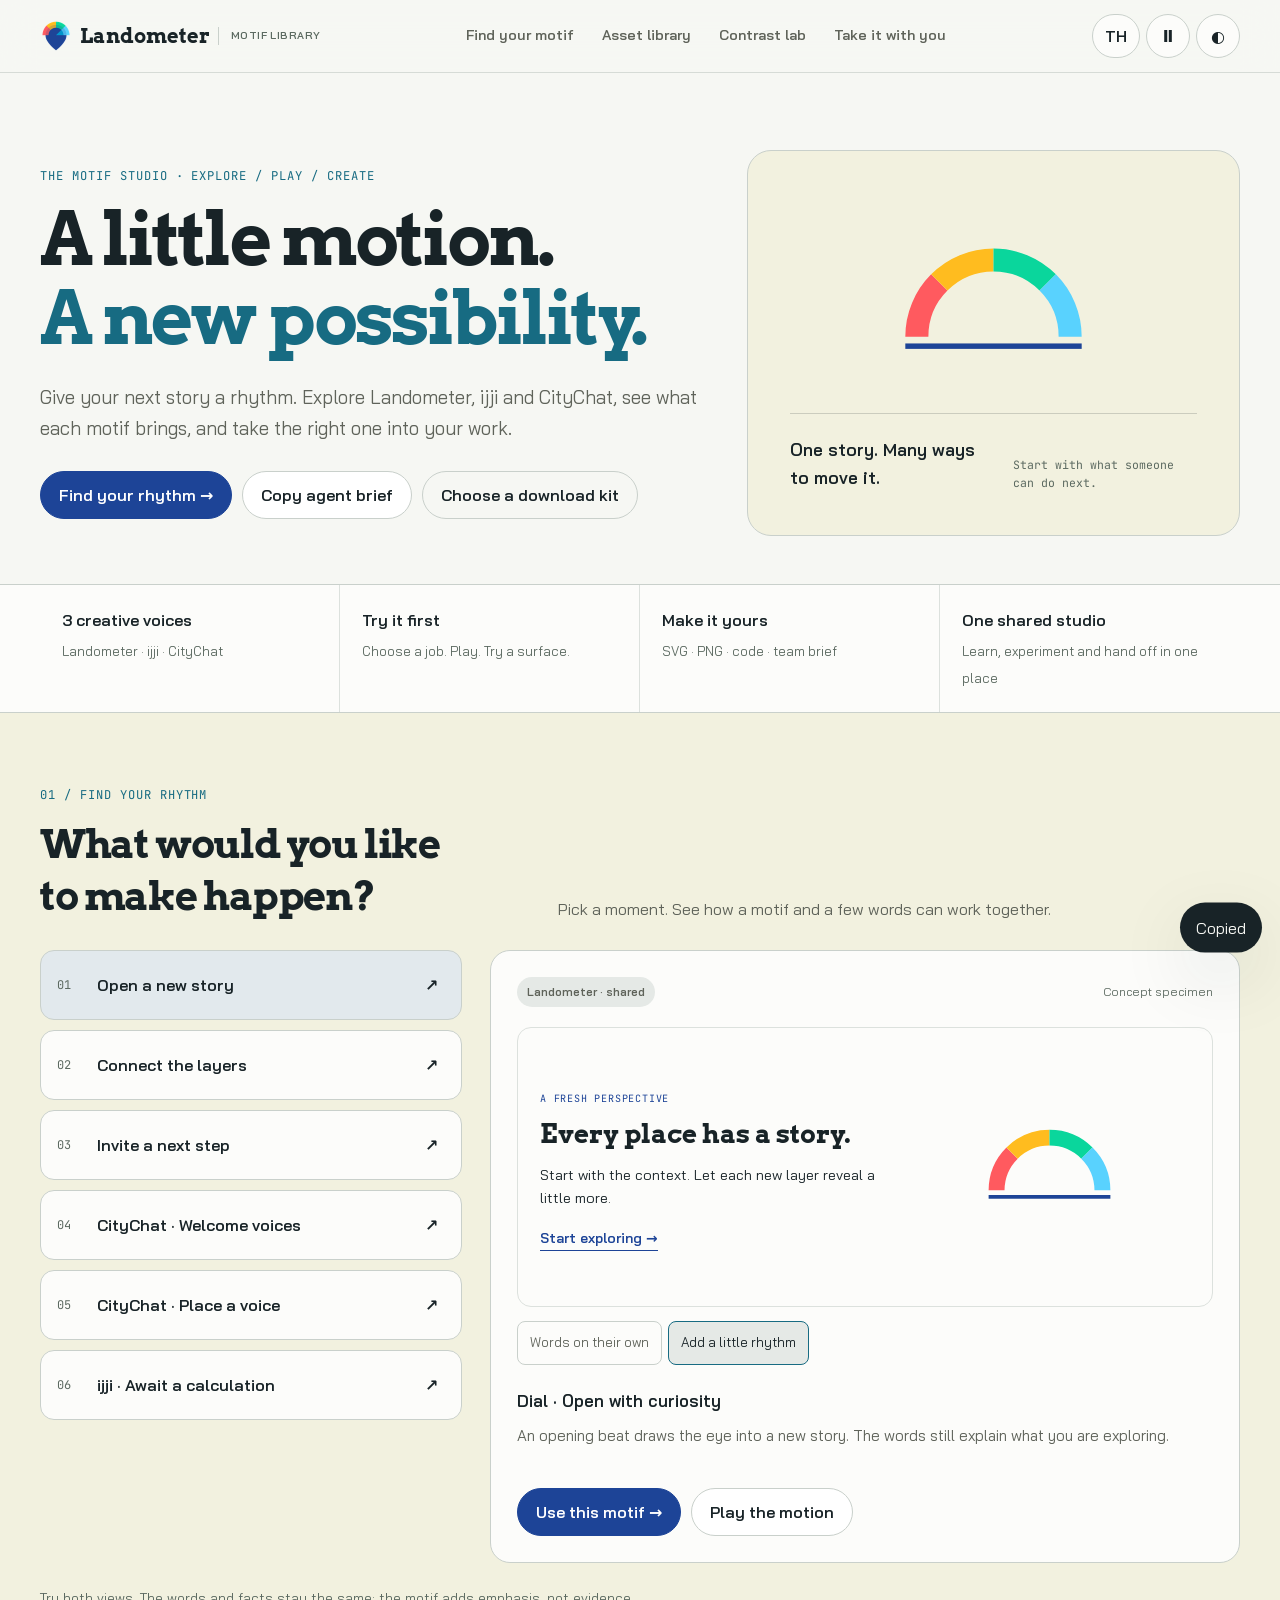
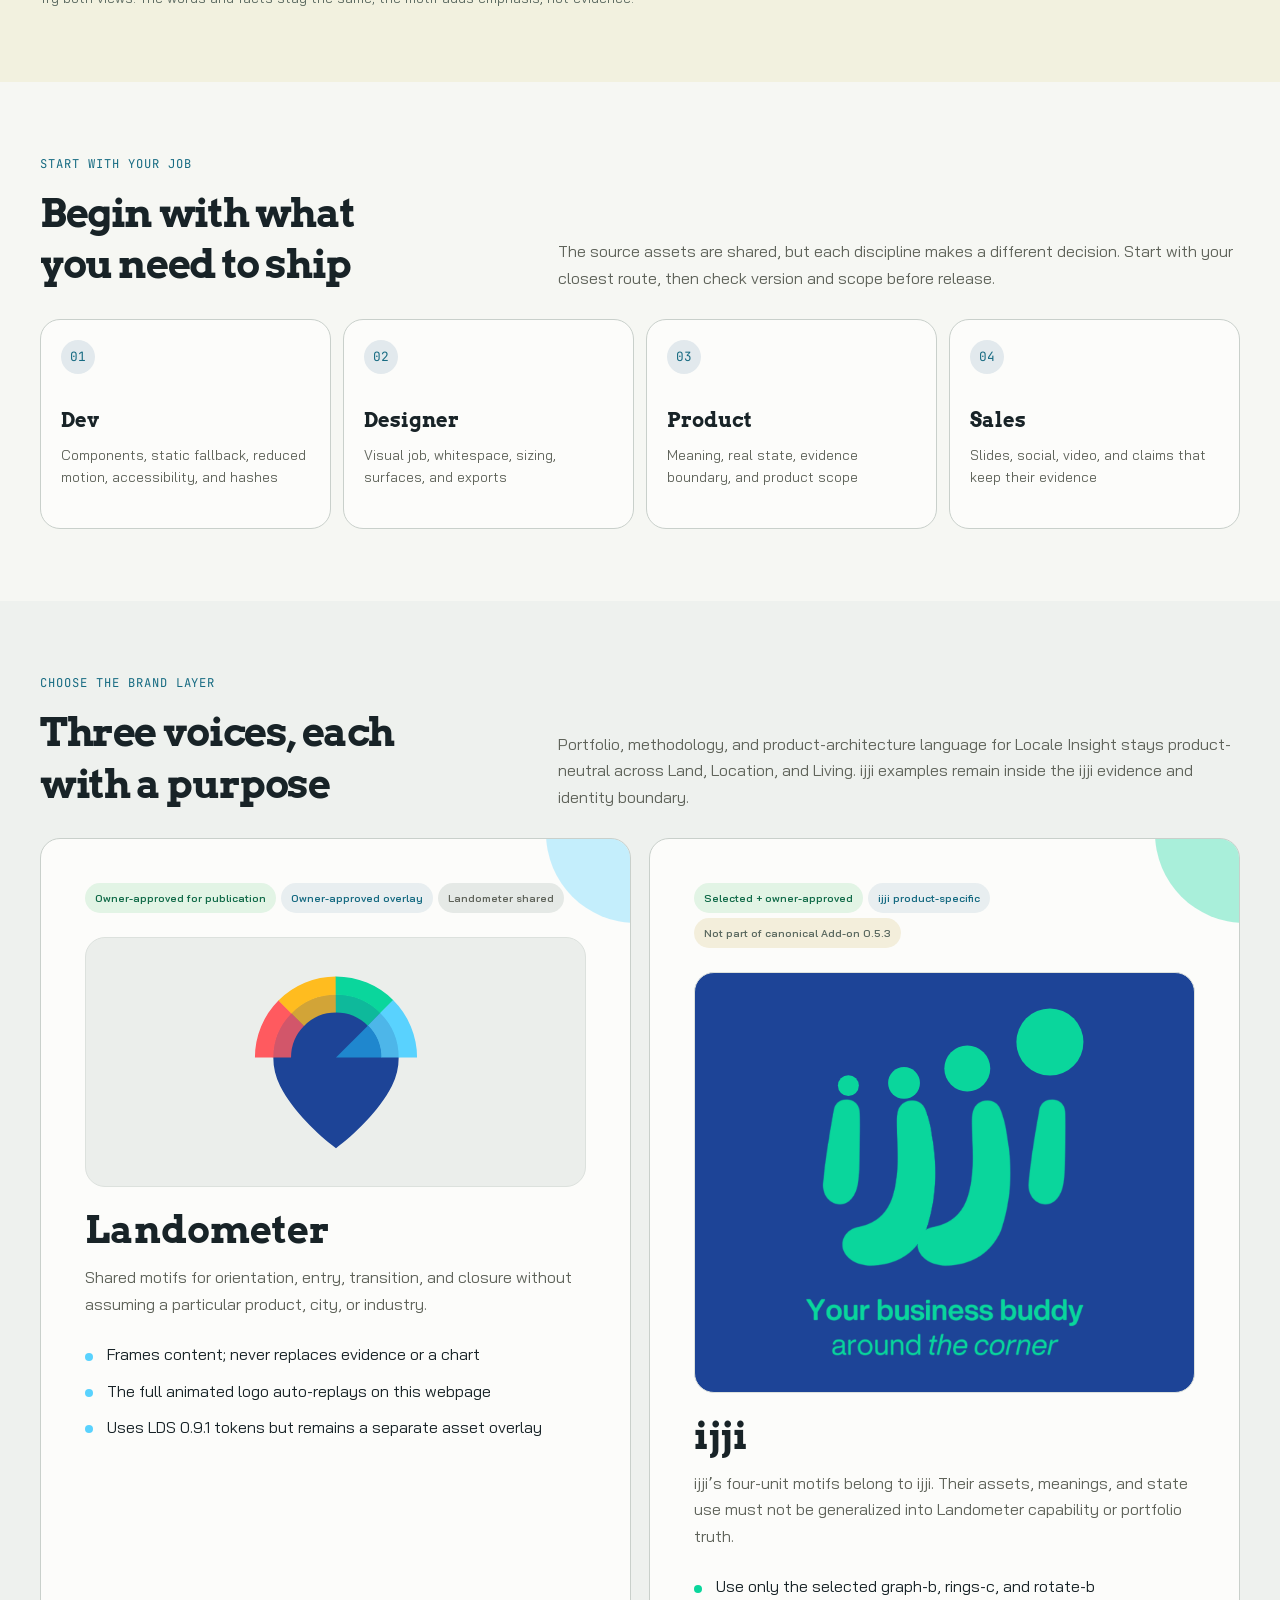
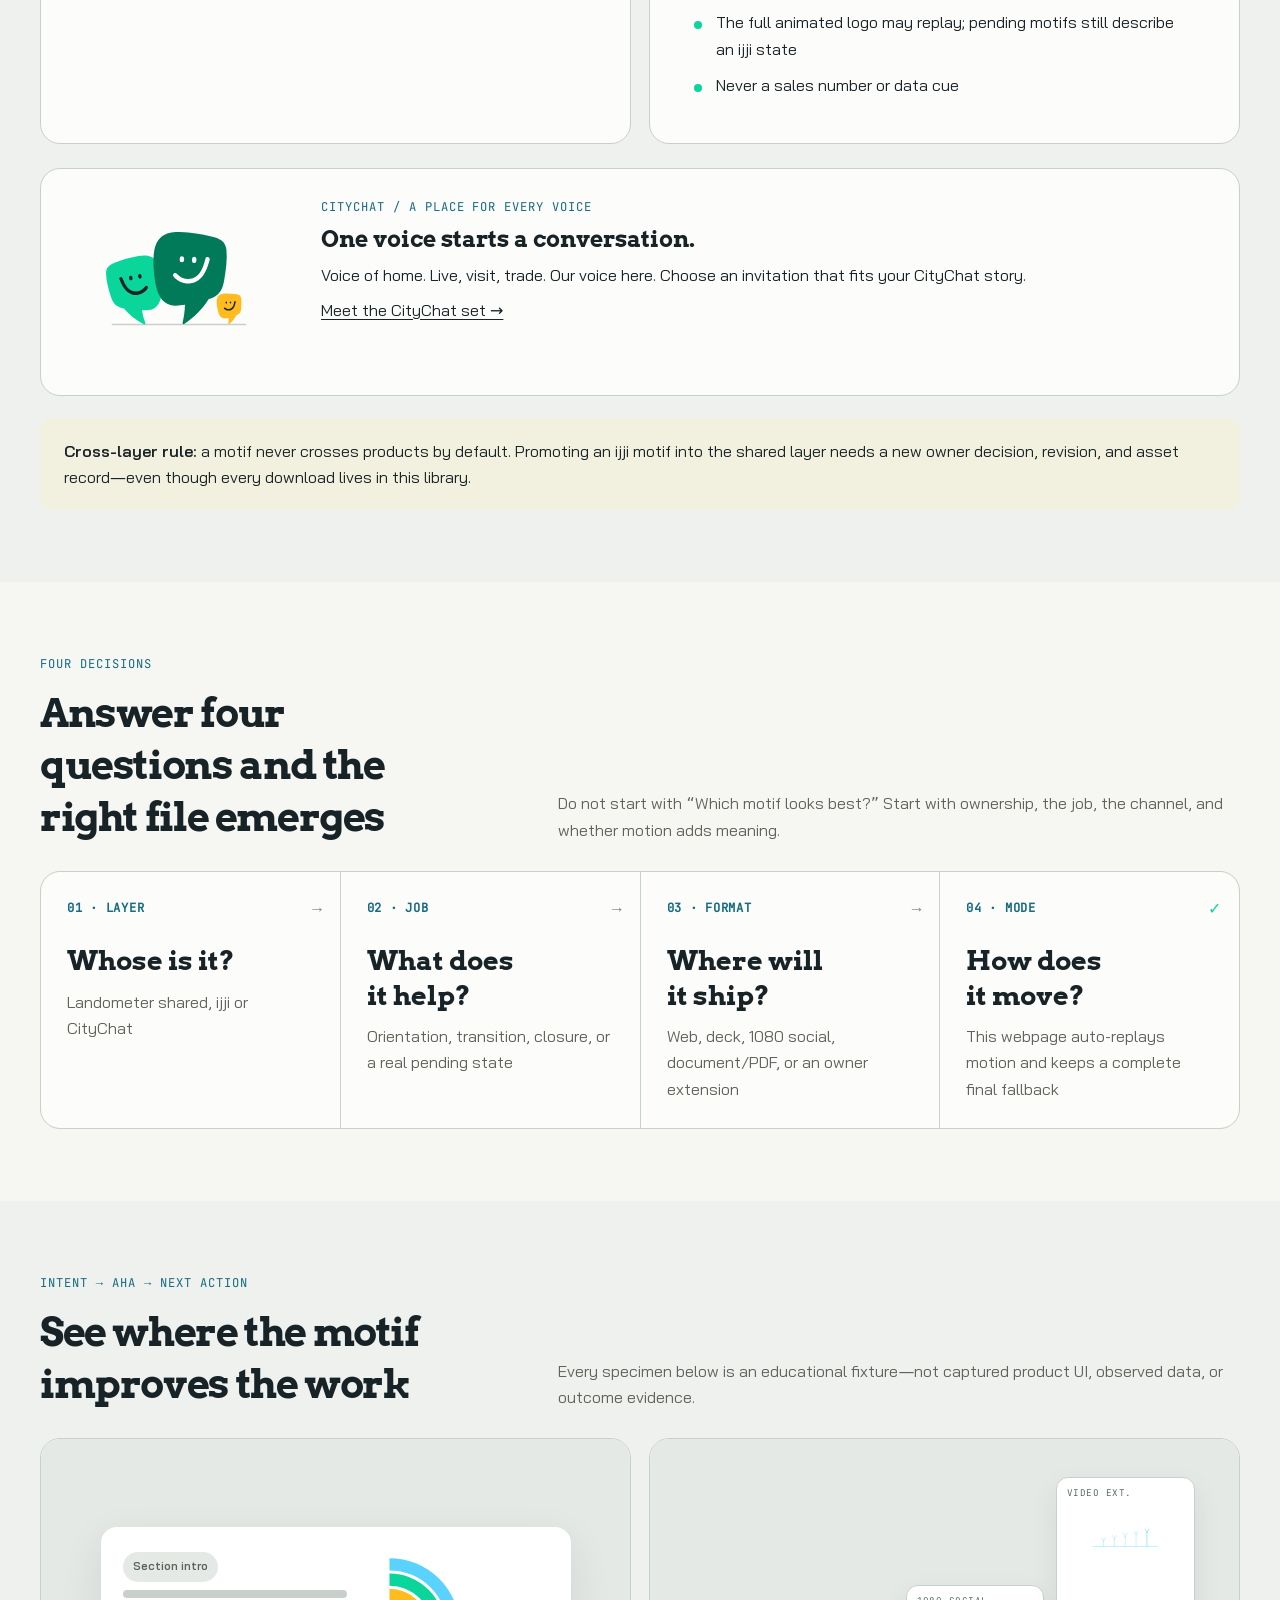
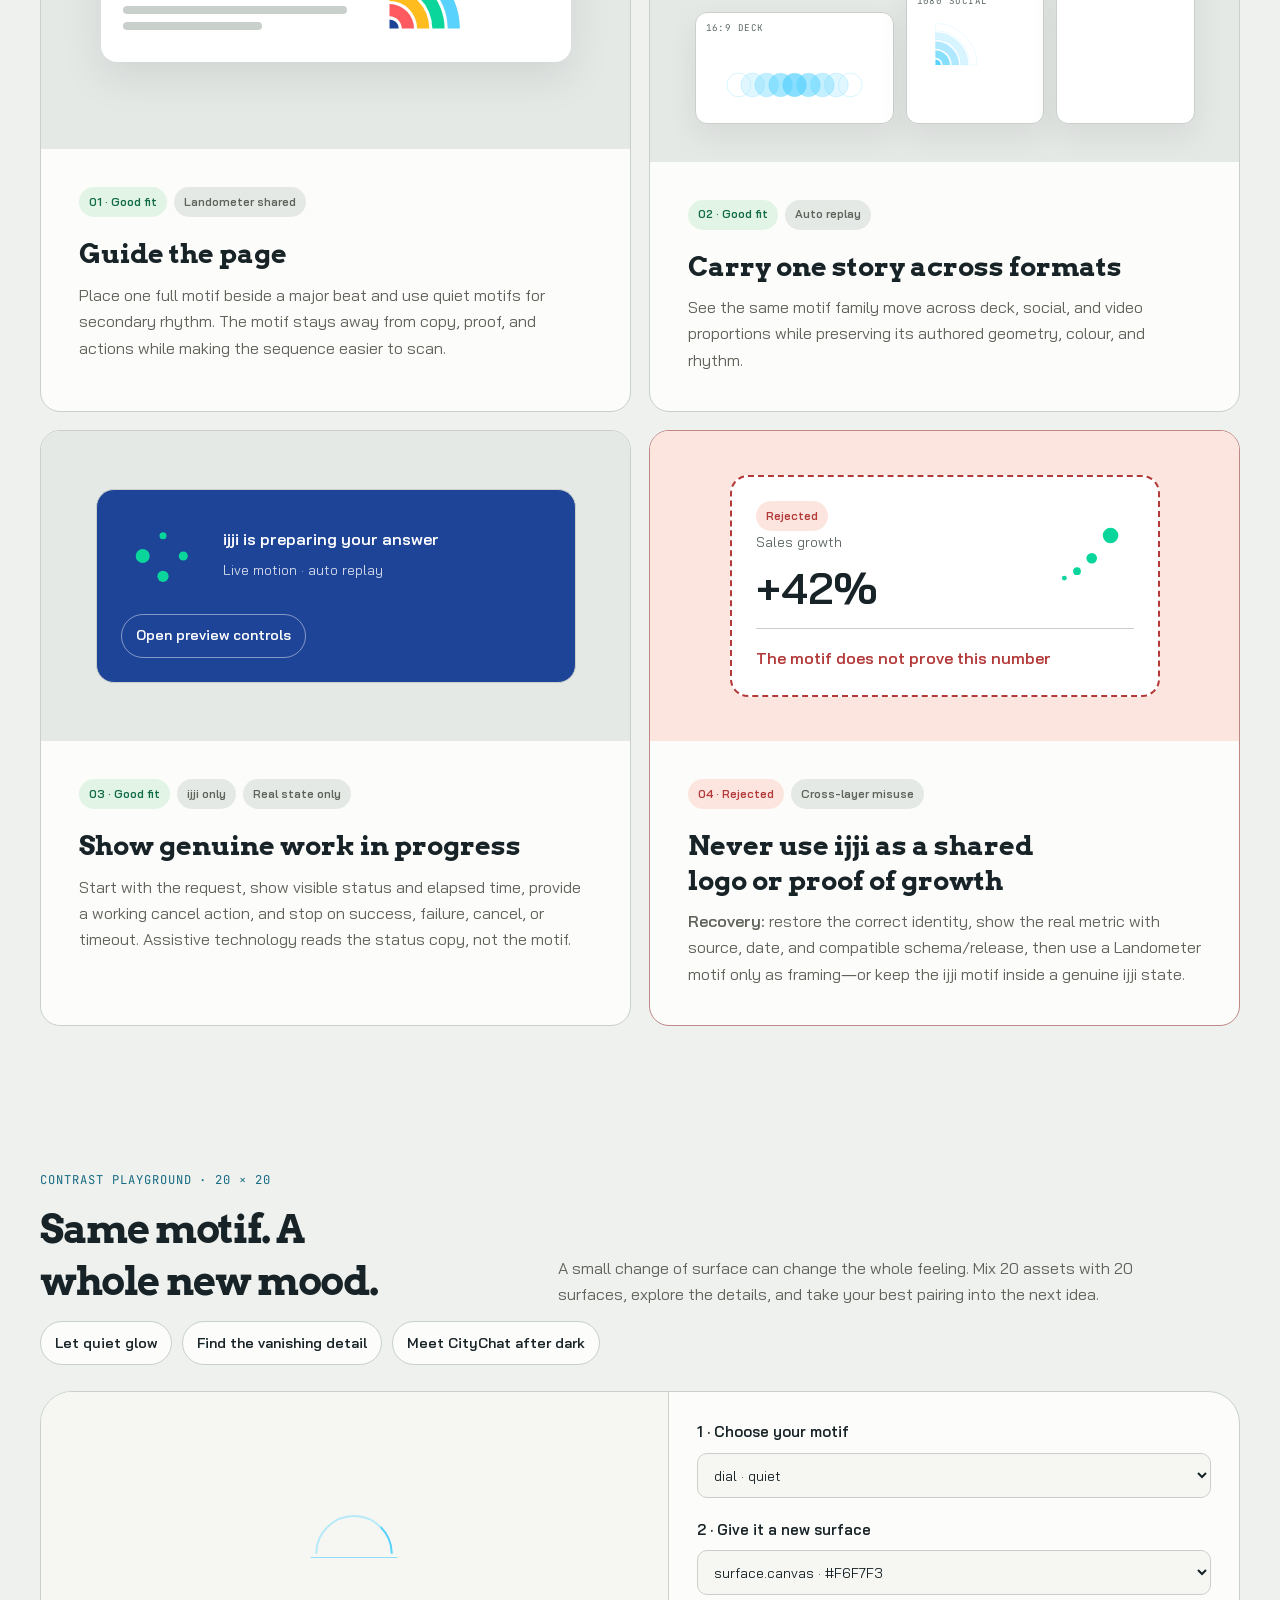
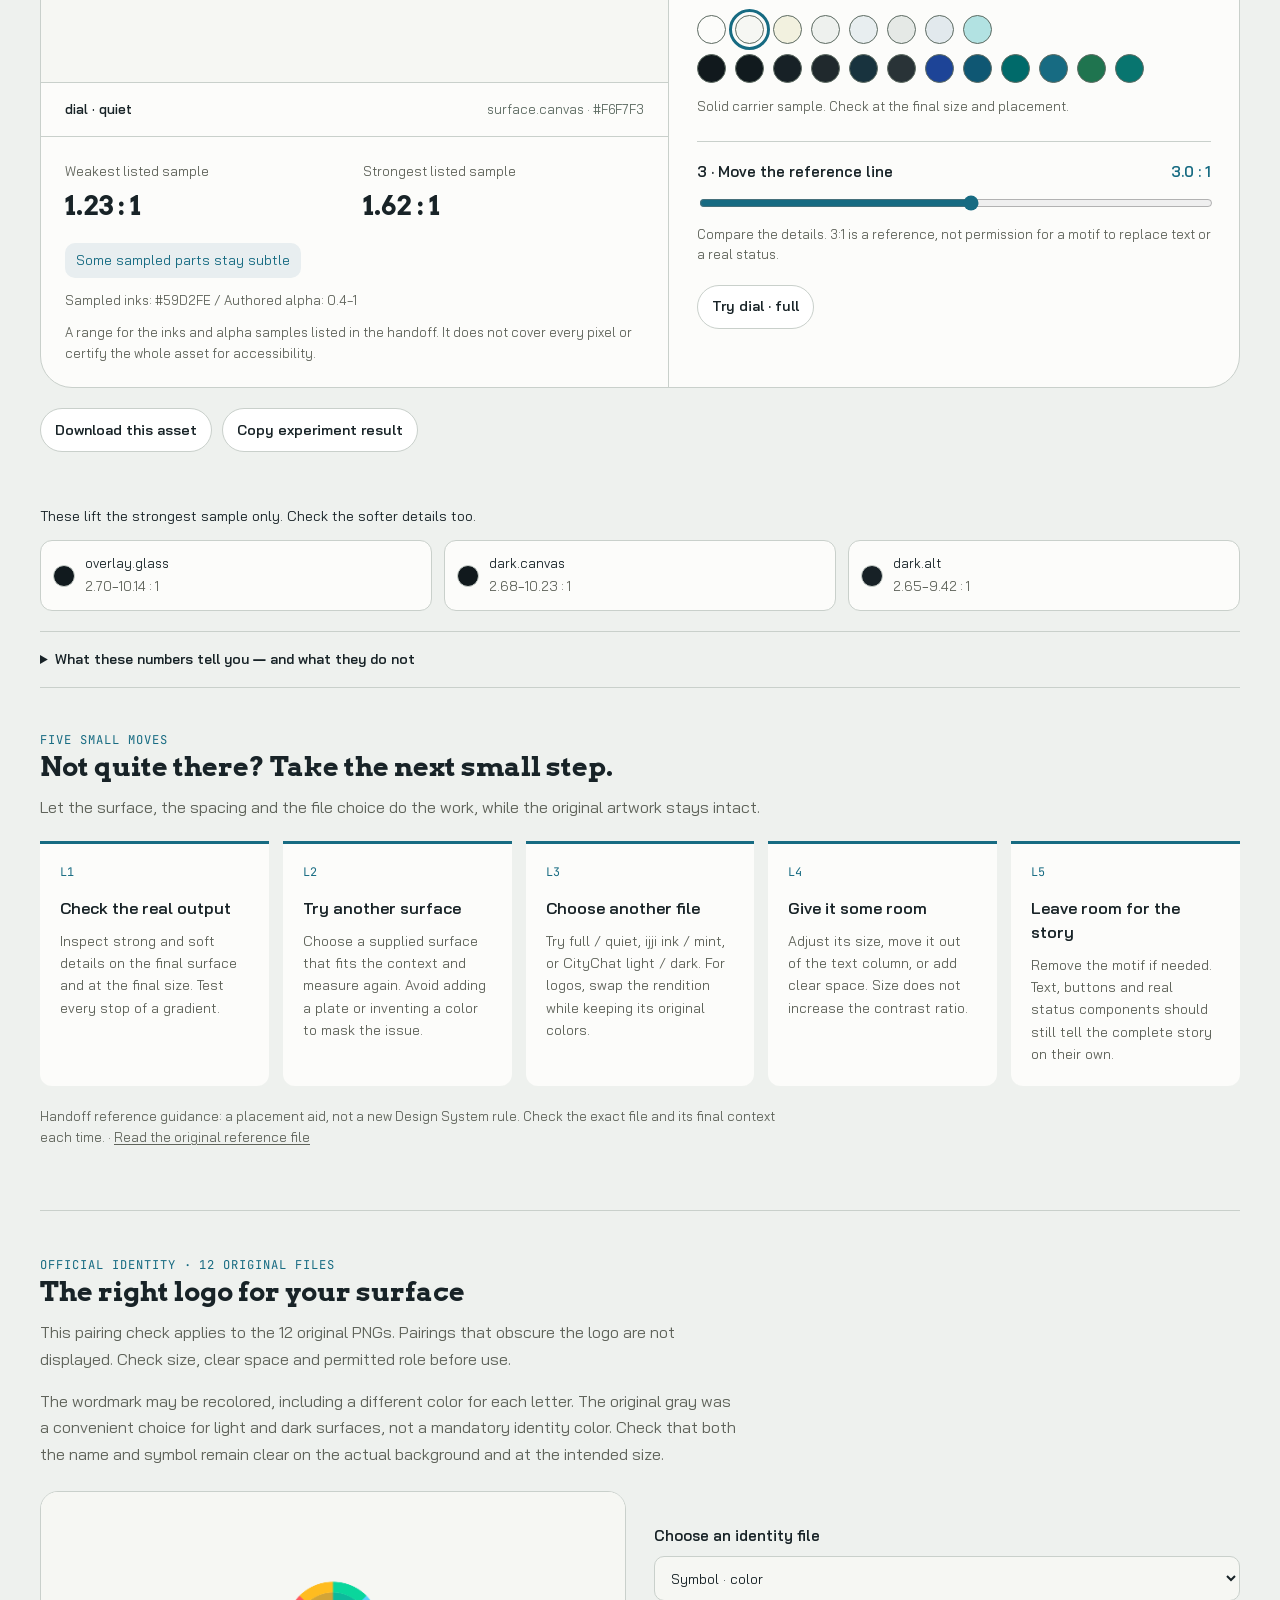
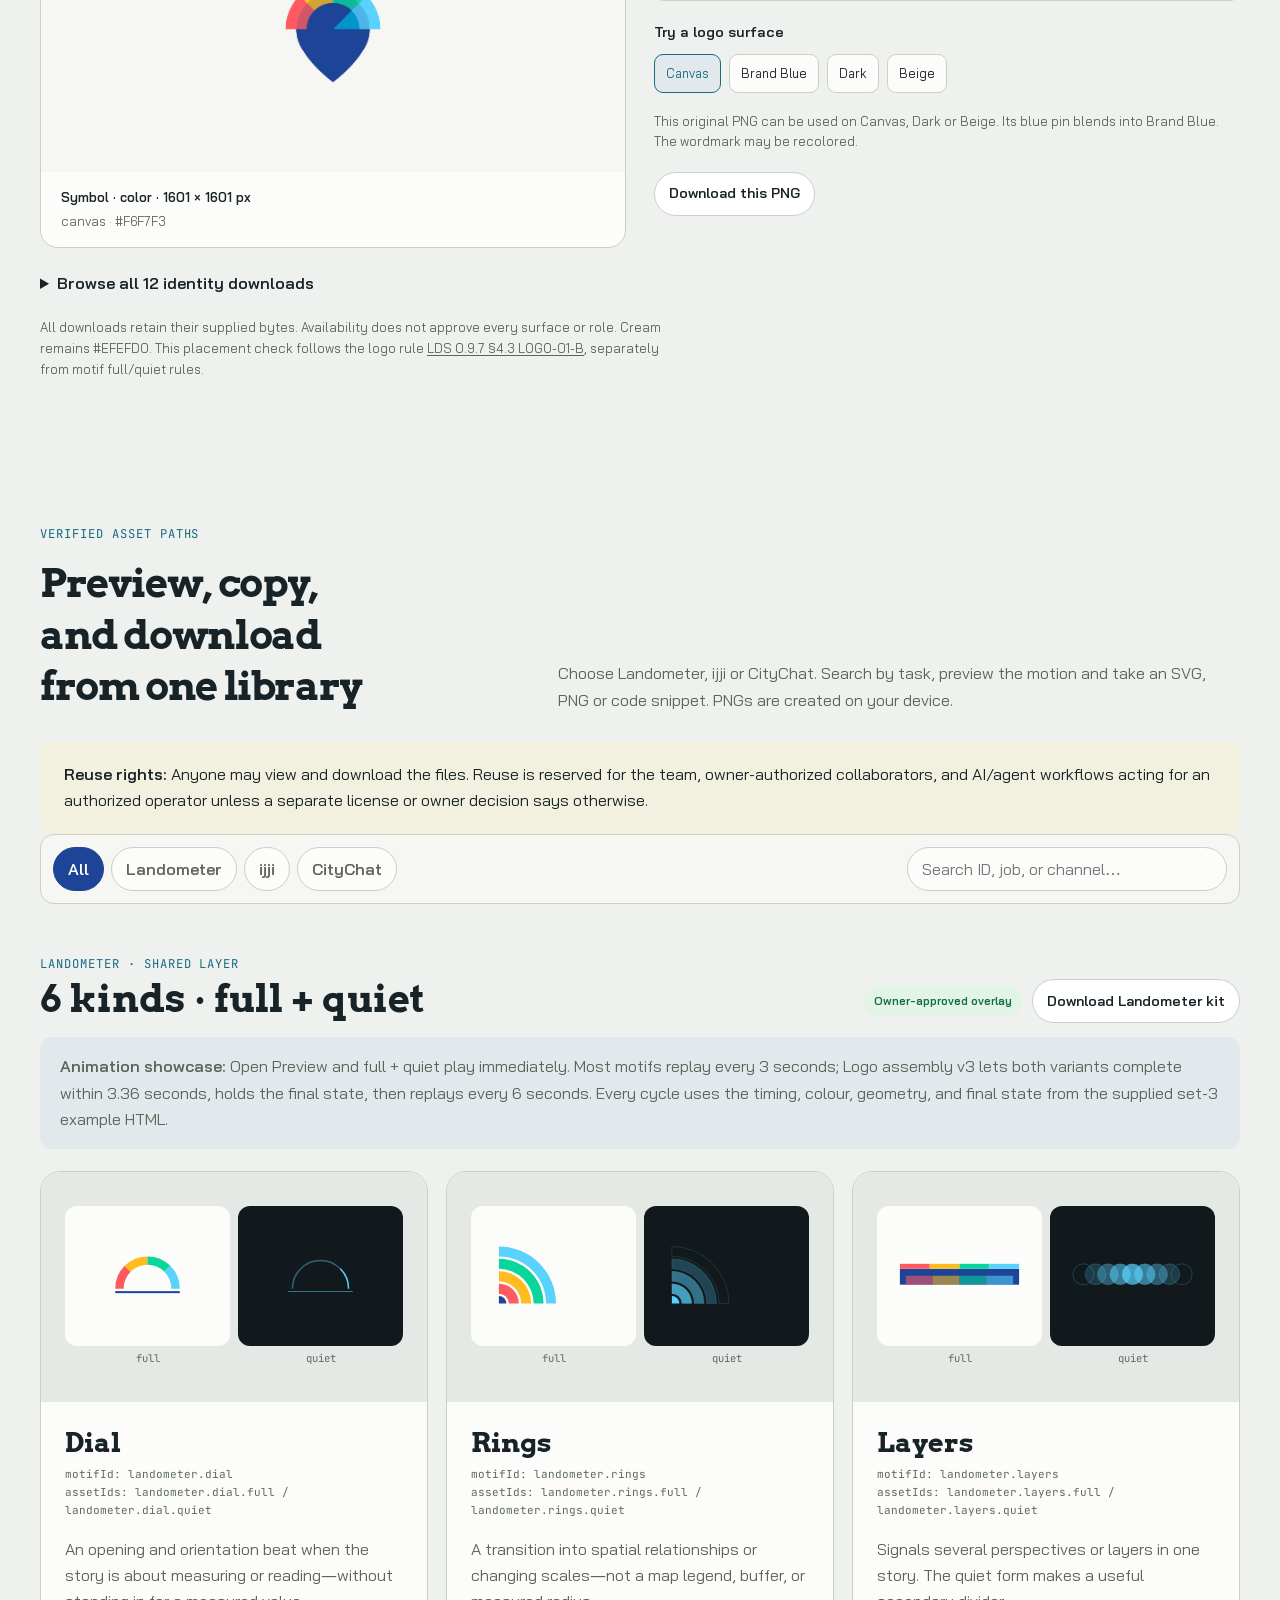
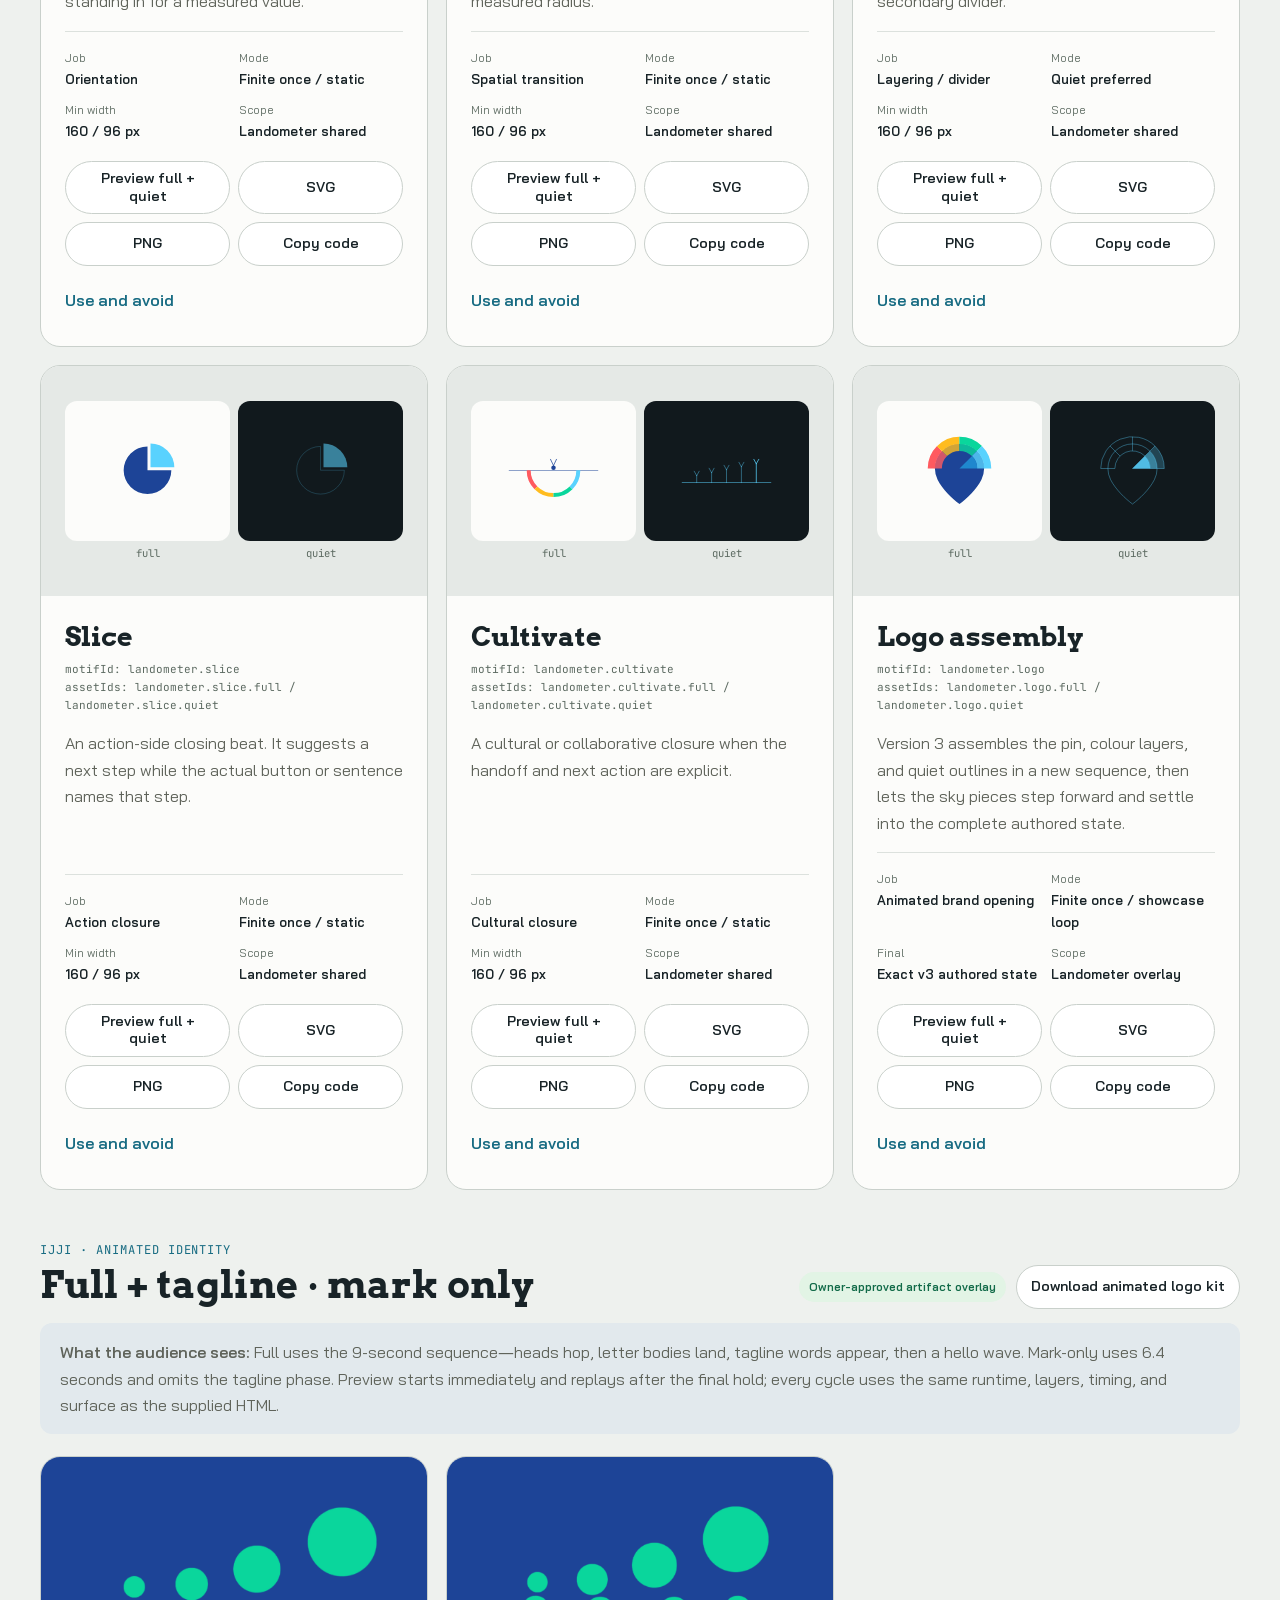
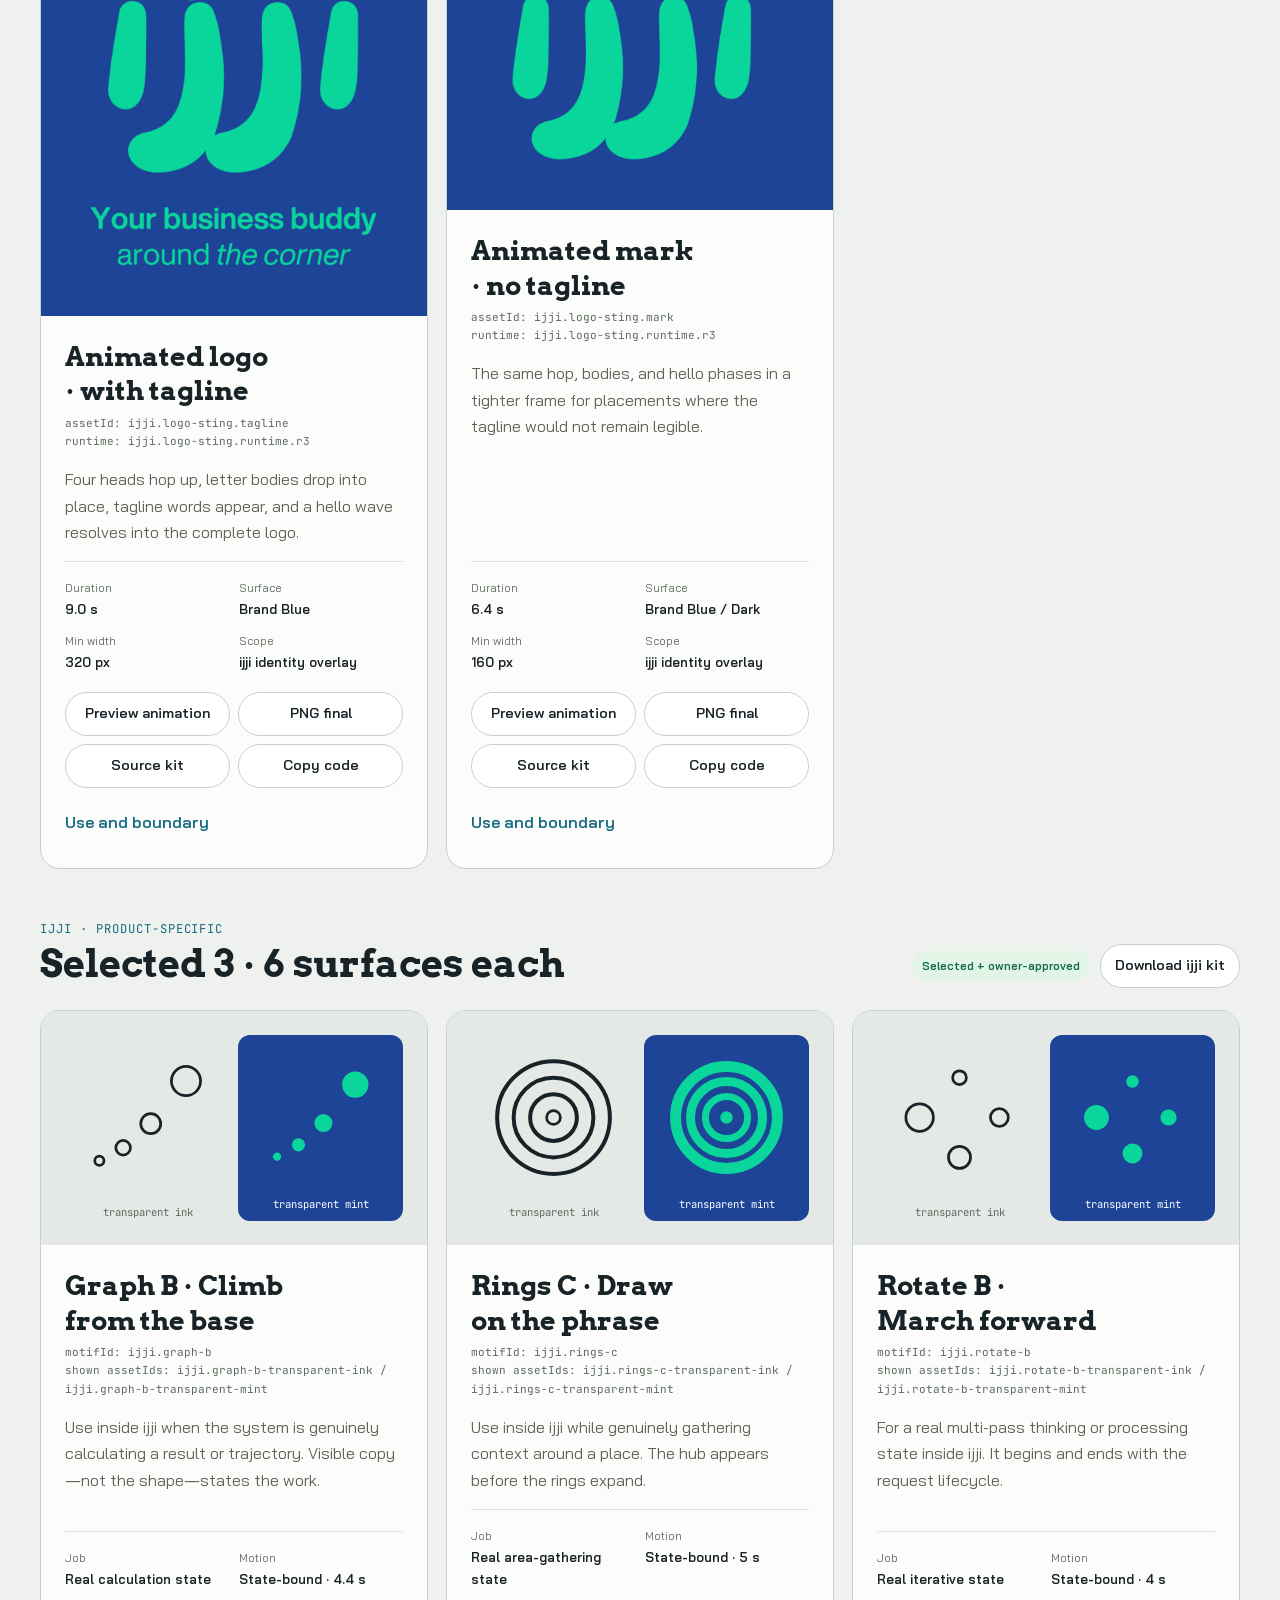
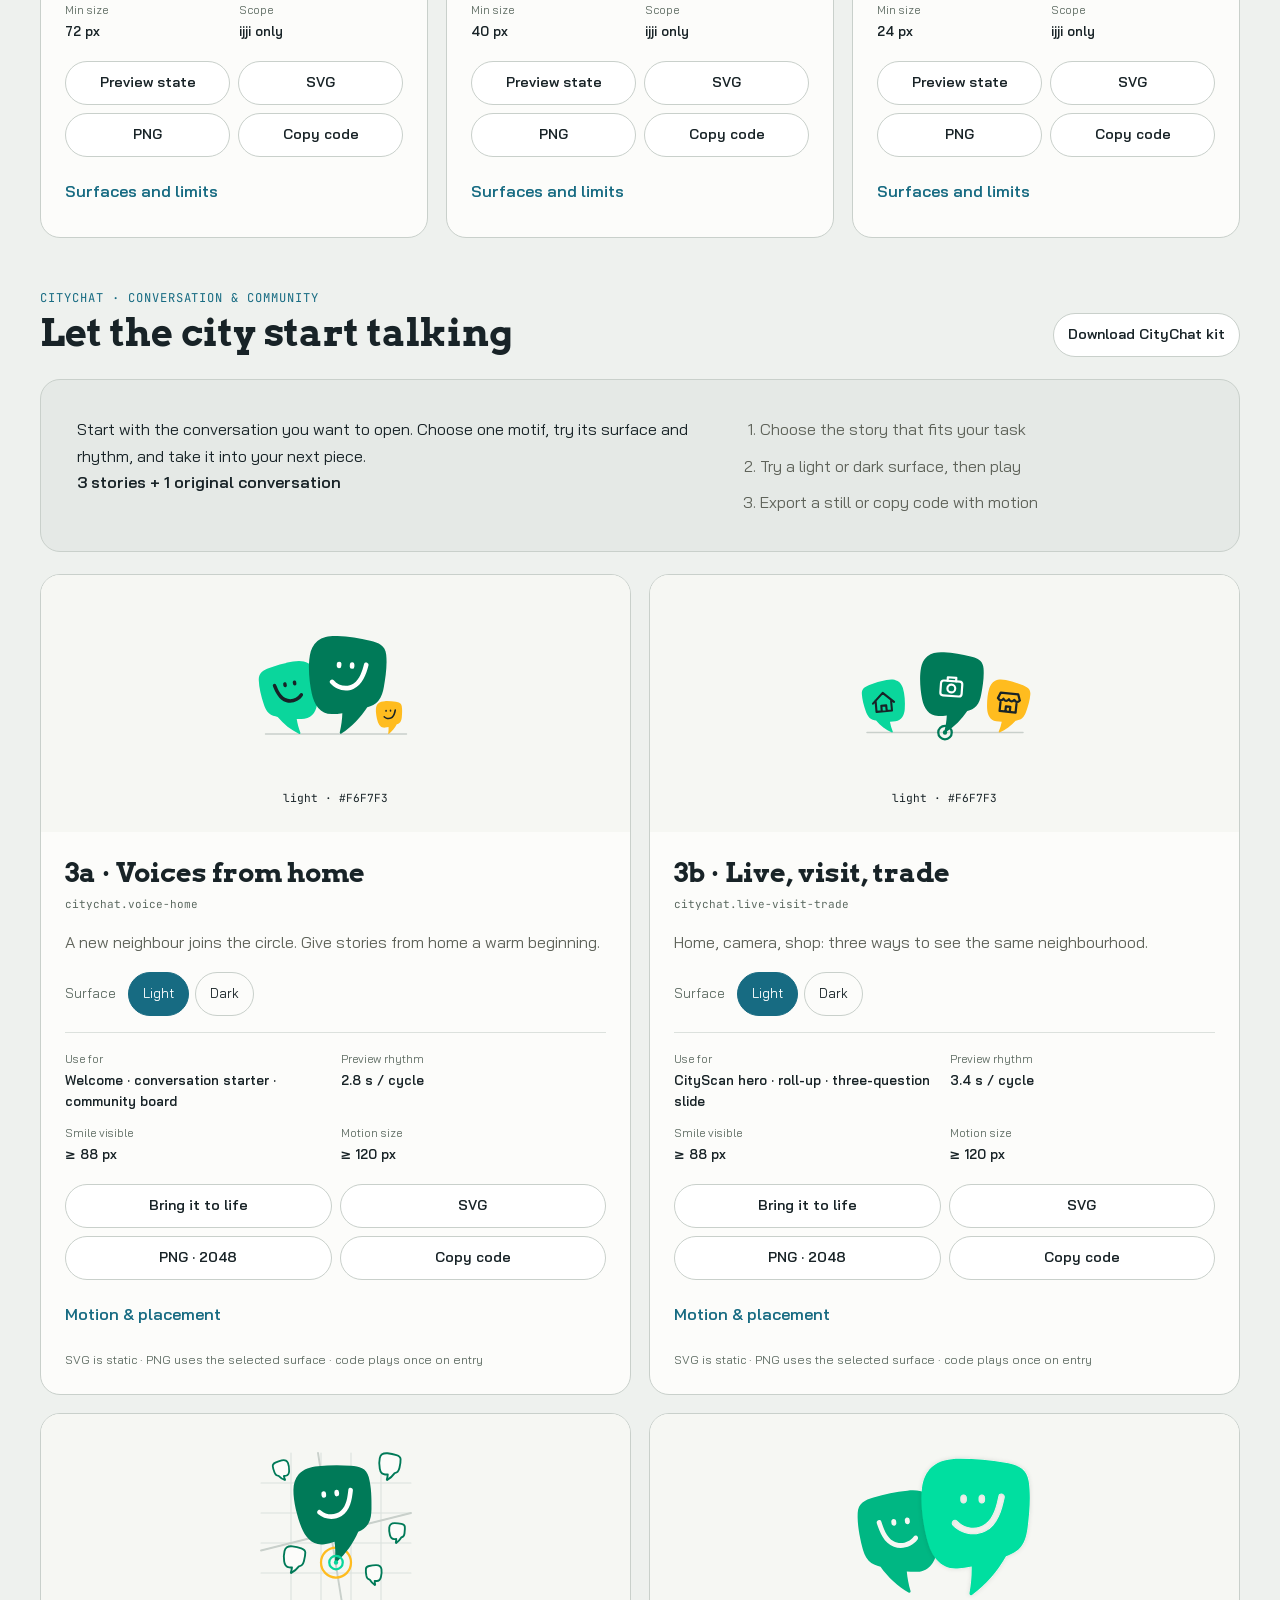
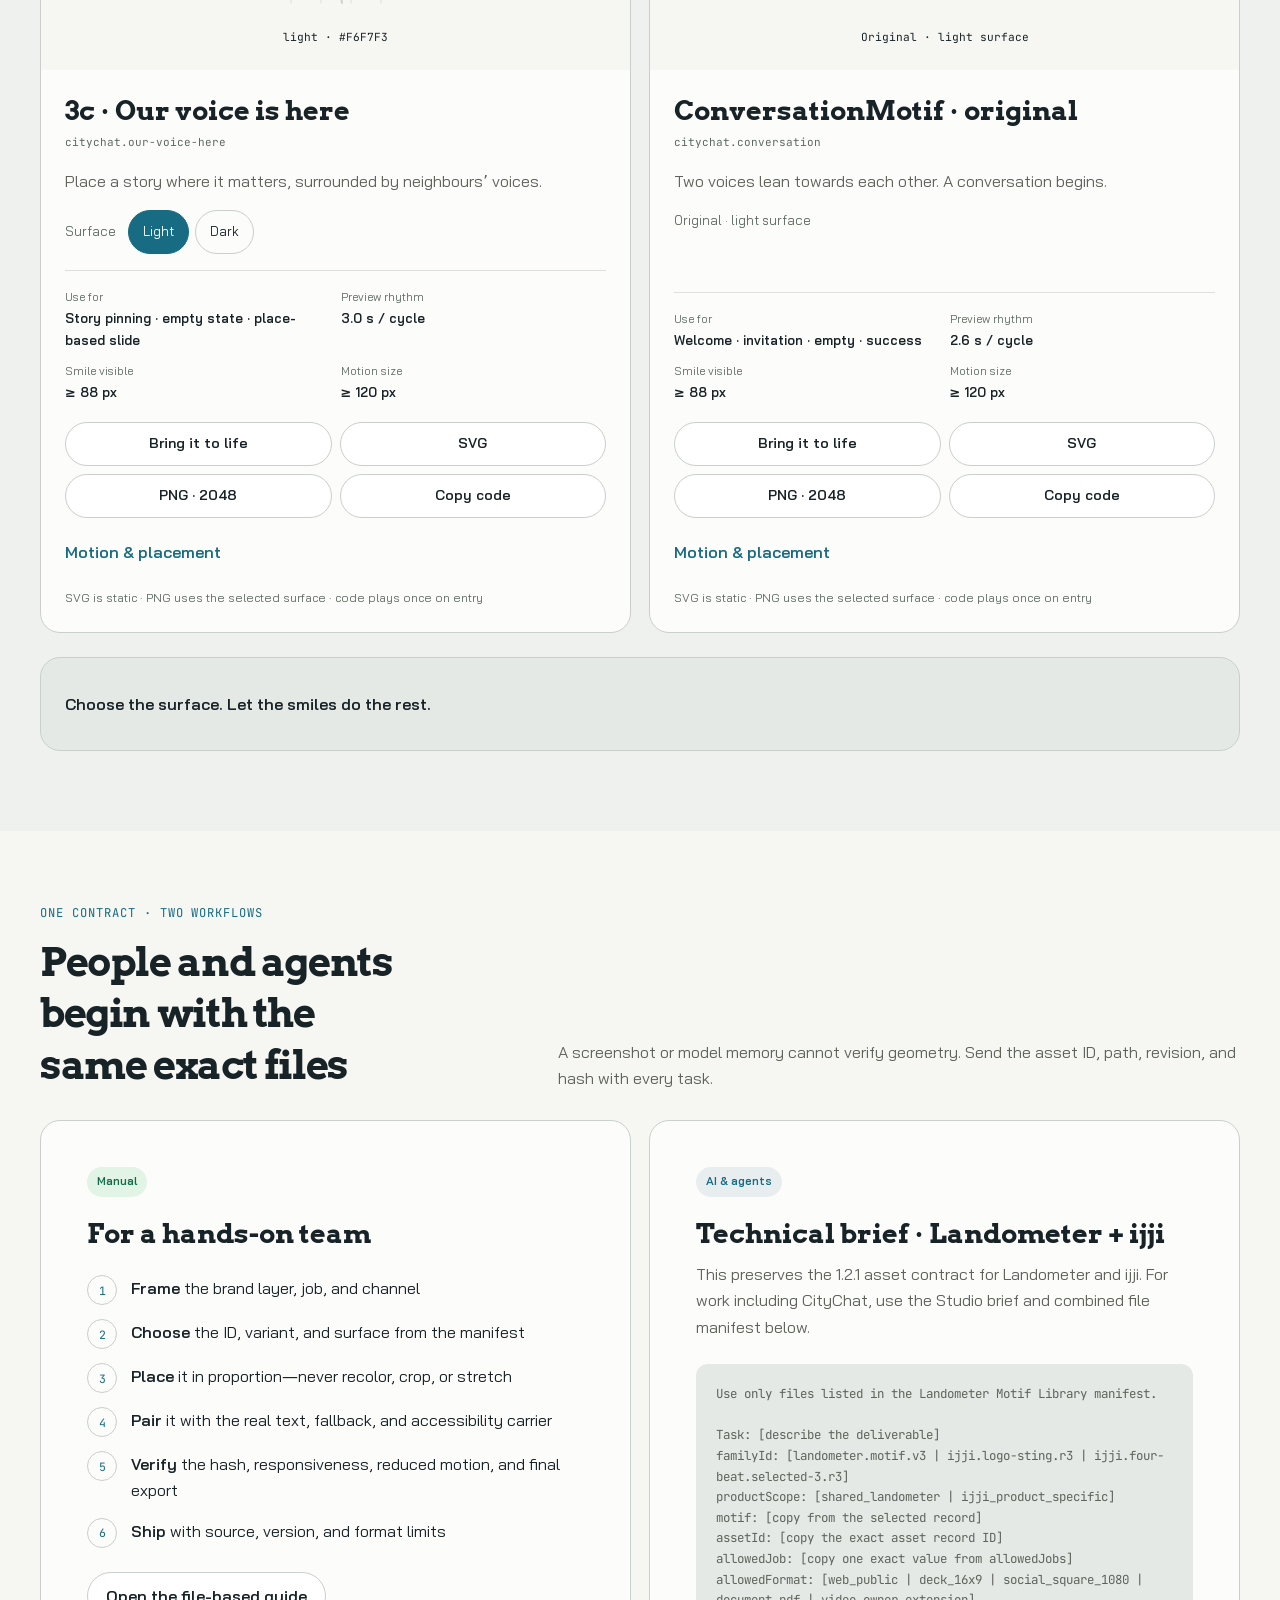
==== commit 5d31d300: "Refresh stylesheet cache keys for restrained callouts" ====
--- a/en/index.html
+++ b/en/index.html
@@ -31,7 +31,7 @@
       document.documentElement.dataset.theme = savedTheme || (dark ? "dark" : "light");
     } catch (_) {}
   </script>
-  <link rel="stylesheet" href="../site.css?v=1.3.2">
+  <link rel="stylesheet" href="../site.css?v=1.3.2-r1">
   <link rel="stylesheet" href="../assets/landometer/landometer-motifs.css?v=1.2.1">
   <link rel="stylesheet" href="../assets/ijji/ijji-motion.css">
   <script src="../assets/landometer/landometer-motifs.js?v=1.2.1" defer></script>
@@ -50,7 +50,7 @@
     "dateModified": "2026-10-01"
   }
   </script>
-  <link rel="stylesheet" href="../studio.css?v=1.3.2">
+  <link rel="stylesheet" href="../studio.css?v=1.3.2-r1">
   <script src="../studio.js?v=1.3.2" defer></script>
 <link rel="stylesheet" href="../citychat.css?v=1.3.2">
 <script src="../citychat.js?v=1.3.2" defer></script>
--- a/site.css
+++ b/site.css
@@ -495,16 +495,14 @@
 .boundary-callout {
   margin-top: 22px;
   padding: 20px 24px;
-  border-left: 4px solid var(--energy-yellow);
-  border-radius: 0 var(--radius-sm) var(--radius-sm) 0;
+  border-radius: var(--radius-sm);
   background: var(--surface-beige);
 }
 .boundary-callout p:last-child { margin-bottom: 0; }
 .showcase-callout {
   margin: -8px 0 22px;
   padding: 16px 20px;
-  border-left: 4px solid var(--energy-sky);
-  border-radius: 0 var(--radius-sm) var(--radius-sm) 0;
+  border-radius: var(--radius-sm);
   background: var(--surface-blue);
   color: var(--ink-2);
 }
--- a/studio.css
+++ b/studio.css
@@ -22,7 +22,7 @@
 .job-picker {display:grid;gap:10px}
 .job-choice {display:grid;grid-template-columns:28px 1fr 20px;gap:12px;align-items:center;text-align:left;min-height:70px;padding:16px;border:1px solid var(--line);border-radius:14px;background:var(--surface);color:var(--ink);cursor:pointer;font-weight:600}
 .job-choice>span:first-child {font:12px 'JetBrains Mono',monospace;color:var(--meta)}
-.job-choice[aria-pressed=true] {border-color:var(--accent);background:var(--surface-blue);box-shadow:inset 3px 0 var(--accent)}
+.job-choice[aria-pressed=true] {background:var(--surface-blue);font-weight:700}
 .job-choice:hover {border-color:var(--accent)}
 .idea-panel {padding:26px;background:var(--surface);border:1px solid var(--line);border-radius:20px;min-width:0}
 .idea-topline {display:flex;flex-wrap:wrap;gap:8px;justify-content:space-between;align-items:center;font-size:.75rem;color:var(--meta)}
